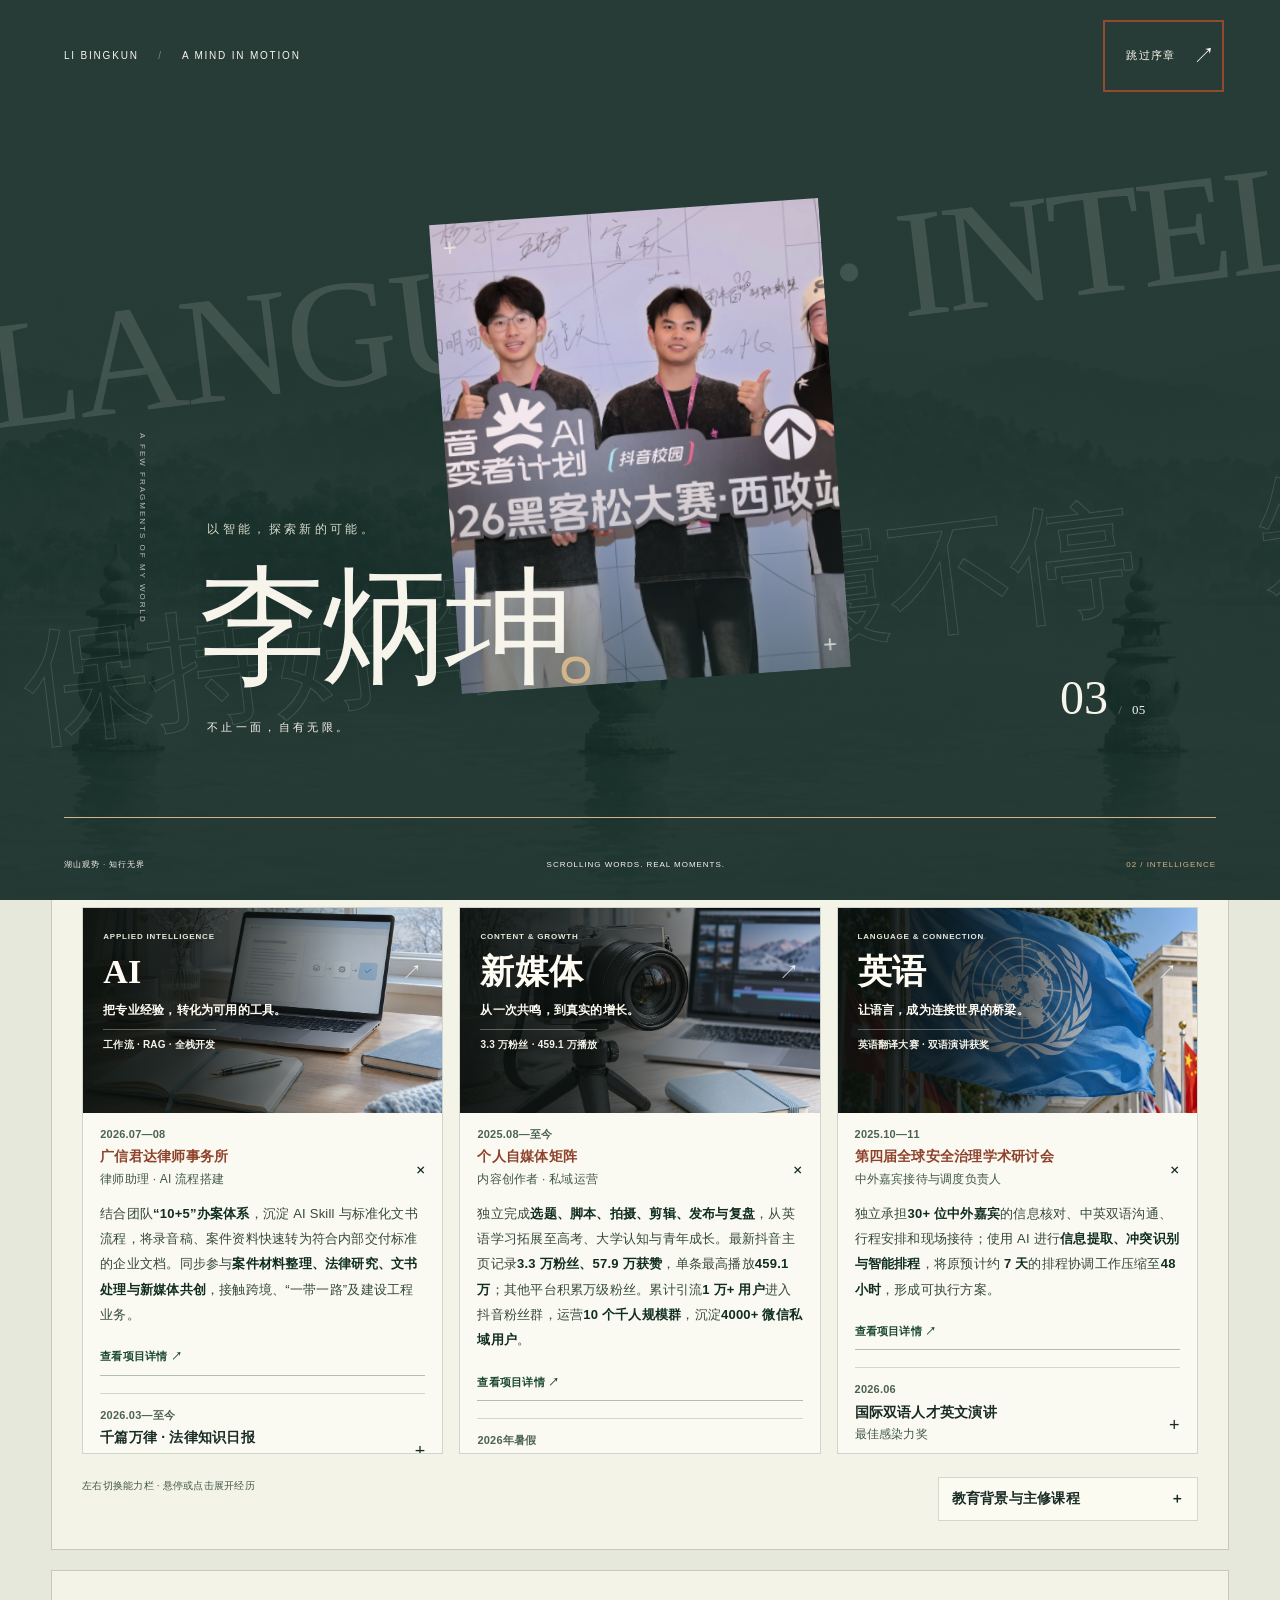
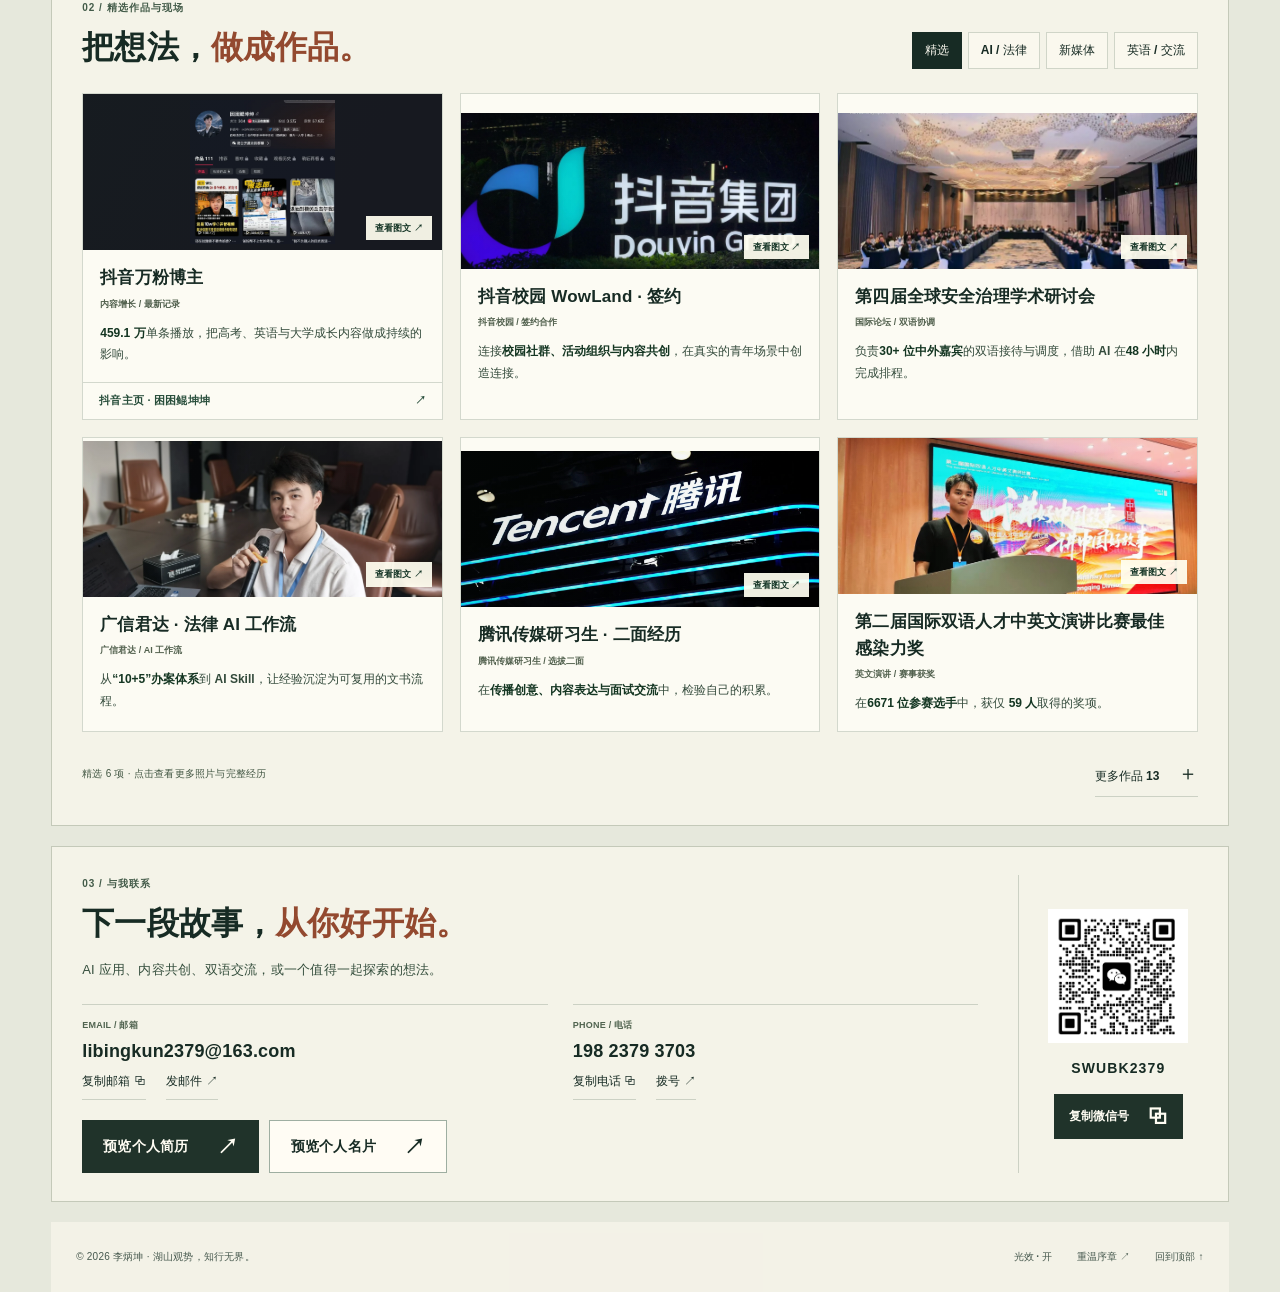
==== index.html @ 603ca11f "Publish Frost portfolio with curated work order and linked resume navigation" ====
<!DOCTYPE html><html lang="zh-CN"><head><meta charset="UTF-8"><meta name="viewport" content="width=device-width,initial-scale=1"><meta name="theme-color" content="#19221f"><meta name="description" content="李炳坤：西南政法大学海外利益安全专业，AI 应用、新媒体增长与英语国际交流。3.3万粉丝、459.1万单条播放，查看真实项目与完整履历。"><title>Frost 李炳坤 · 走自己的路</title><link rel="icon" href="assets/favicon.svg"><link rel="preload" as="image" href="assets/lake.png"><link rel="stylesheet" href="styles.css"><link rel="stylesheet" href="compact.css"><link rel="stylesheet" href="lane-covers.css"><link rel="stylesheet" href="natural-lake.css"><script src="content.js" defer></script><script src="script.js" defer></script></head><body class="compact"><div class="site-backdrop" aria-hidden="true"></div><canvas id="particle-trail" aria-hidden="true"></canvas><a class="skip-link" href="#main">跳转到正文</a><div class="intro cinematic-intro" id="intro" hidden aria-label="李炳坤的影像序章"><div class="film-lake" aria-hidden="true"></div><div class="intro-top"><span>LI BINGKUN <i>/</i> A MIND IN MOTION</span><button id="skip-intro">跳过序章 <span>↗</span></button></div><div class="film-marquees" aria-hidden="true"><div class="film-marquee"><span>LANGUAGE · INTELLIGENCE · INFLUENCE · </span><span>LANGUAGE · INTELLIGENCE · INFLUENCE · </span></div><div class="film-marquee reverse"><span>保持好奇　步履不停　知行无界　</span><span>保持好奇　步履不停　知行无界　</span></div></div><div class="film-stage"><span class="film-side">A FEW FRAGMENTS OF MY WORLD</span><div class="film-image-stack" aria-hidden="true"><img class="intro-frame is-current" src="assets/lake.png" alt=""><img class="intro-frame" src="assets/photos/bilingual-stage.webp" alt=""><img class="intro-frame" src="assets/photos/hackathon-team.webp" alt=""><img class="intro-frame" src="assets/photos/law-internship.webp" alt=""><img class="intro-frame" src="assets/portrait.jpg" alt=""><span class="film-cross film-cross-tl">+</span><span class="film-cross film-cross-br">+</span></div><div class="film-title"><span class="film-pretitle" id="film-chapter">湖山之间，保持好奇。</span><div class="film-name"><span>李</span><span>炳</span><span>坤</span><i>。</i></div><span class="film-subtitle">不止一面，自有无限。</span></div><span class="film-count"><span id="film-count">01</span><i>/</i>05</span></div><div class="film-progress" aria-hidden="true"><span></span></div><div class="intro-bottom"><span>湖山观势 · 知行无界</span><span>SCROLLING WORDS. REAL MOMENTS.</span><span id="film-category">PROLOGUE / 序章</span></div></div>
<div class="reading-progress" aria-hidden="true"></div><header class="site-header"><a class="brand" href="#home"><span class="frost-mark" aria-hidden="true">F<i>.</i><svg viewBox="0 0 44 9"><path d="M2 6Q12 0 22 5T42 3"/></svg></span><span class="brand-word">Frost<small>李炳坤 · 个人作品集</small></span></a><nav aria-label="主导航"><a href="#expertise">能力履历</a><a href="#works">精选作品</a><a href="#contact">联系我</a></nav><a data-preview="resume" class="header-download" href="assets/li-bingkun-resume.pdf" target="_blank" rel="noopener">预览简历 ↗</a></header><main id="main" class="compact-main"><section class="compact-hero page-width" id="home" aria-labelledby="hero-title"><div class="hero-panel"><span id="about" class="anchor-alias" aria-hidden="true"></span><span class="eyebrow">FROST · KEEP EXPLORING, KEEP GROWING</span><h1 id="hero-title" class="art-motto">走自己的路，<br>也能走出一条<br><span>繁花似锦的路。</span></h1><p class="identity"><strong>李炳坤</strong><span>西南政法大学 · 海外利益安全</span></p><p class="compact-bio">以<strong>法律与国家安全</strong>为专业底色，<br>连接 <strong>AI 应用、新媒体增长与英语交流</strong>。<br>把知识带进真实场景，让每一次探索都有回响。</p><div class="primary-actions"><a class="button button-dark" href="#works">浏览我的作品 <span>↗</span></a><a target="_blank" rel="noopener" data-preview="resume" class="button button-paper" href="assets/li-bingkun-resume.pdf">预览个人简历 <span>↗</span></a><a target="_blank" rel="noopener" data-preview="card" class="hero-card-download button button-paper" href="assets/business-card.png">预览个人名片 ↗</a></div><div class="quick-contact"><button data-copy="libingkun2379@163.com" data-label="邮箱">复制邮箱 ⧉</button><button data-copy="19823793703" data-label="电话">复制电话 ⧉</button><button class="replay-opening">重播序章 ↗</button></div></div><figure class="compact-portrait"><img src="assets/portrait.jpg" width="1080" height="1080" alt="李炳坤在雪山湖畔的肖像" fetchpriority="high"><figcaption><strong>保持好奇，步履不停。</strong><span>LI BINGKUN / 2026</span></figcaption></figure><div class="compact-stats"><a href="#works"><strong>3.3<em>万</em></strong><span>抖音粉丝</span></a><a href="#works"><strong>459.1<em>万</em></strong><span>单条最高播放</span></a><a href="#expertise"><strong>4000<em>+</em></strong><span>微信私域用户</span></a><a href="#expertise"><strong>100<em>万</em></strong><span>教育服务累计 GMV</span></a></div></section><section class="page-width compact-section section-shell" id="expertise" aria-labelledby="expertise-title"><div class="compact-section-head"><div><span class="section-index">01 / 能力与精选履历</span><h2 id="expertise-title">三条路径，<span>并行生长。</span></h2></div><div class="rail-controls"><button class="lane-jump active" data-lane="ai" aria-pressed="true">AI</button><button class="lane-jump" data-lane="media" aria-pressed="false">新媒体</button><button class="lane-jump" data-lane="english" aria-pressed="false">英语</button><button id="rail-prev" aria-label="向左浏览能力">←</button><button id="rail-next" aria-label="向右浏览能力">→</button></div></div><div class="resume-rail" id="resume-rail" tabindex="0" aria-label="AI、新媒体与英语履历横向轨道"><article class="resume-lane" id="lane-ai" aria-labelledby="lane-title-ai"><div class="lane-heading"><img class="lane-visual" src="assets/lane-ai-editorial.webp" alt="" aria-hidden="true" width="1100" height="1100" loading="lazy" decoding="async"><span>APPLIED INTELLIGENCE</span><h3 id="lane-title-ai">AI<i>↗</i></h3><p>把专业经验，转化为可用的工具。</p><strong>工作流 · RAG · 全栈开发</strong></div><div class="lane-entries" tabindex="0" aria-label="AI经历列表"><details class="resume-entry" open><summary><span class="entry-date">2026.07—08</span><strong>广信君达律师事务所</strong><span class="entry-role">律师助理 · AI 流程搭建</span><i>+</i></summary><div class="entry-description">结合团队<strong>“10+5”办案体系</strong>，沉淀 AI Skill 与标准化文书流程，将录音稿、案件资料快速转为符合内部交付标准的企业文档。同步参与<strong>案件材料整理、法律研究、文书处理与新媒体共创</strong>，接触跨境、“一带一路”及建设工程业务。<a class="entry-image-link" href="#work-legal" data-work="legal">查看项目详情 ↗</a></div></details><details class="resume-entry" ><summary><span class="entry-date">2026.03—至今</span><strong>千篇万律 · 法律知识日报</strong><span class="entry-role">AI 自动化 · 社群运营</span><i>+</i></summary><div class="entry-description">为广信君达“千篇万律”社群设计信息源、关键词和内容结构，完成<strong>定时检索 → 筛选 → 摘要 → 人工确认分发</strong>；使用 AI 编程与腾讯云函数，将分散资讯转化为持续更新的知识服务。<a class="entry-image-link" href="#work-qianpian" data-work="qianpian">查看项目详情 ↗</a></div></details><details class="resume-entry" ><summary><span class="entry-date">2026.02—03</span><strong>公共议题与政策研究</strong><span class="entry-role">智库研究 · 规范写作</span><i>+</i></summary><div class="entry-description">经多轮选拔参与政府部门智库写作团队，围绕社会舆情、国家安全和公共政策开展<strong>资料搜集、信息筛选、事实核验、框架设计与规范写作</strong>；结合 AI 辅助整理和概括信息。<a class="entry-image-link" href="#work-research" data-work="research">查看项目详情 ↗</a></div></details><details class="resume-entry" ><summary><span class="entry-date">2026.03—至今</span><strong>法润沃土与创新创业项目</strong><span class="entry-role">核心成员 · 网站及 AI 技术负责人</span><i>+</i></summary><div class="entry-description">参与<strong>“挑战杯”“国创赛”</strong>等创新创业项目，负责网站开发、部署与维护；整理专业资料并搭建<strong>RAG 知识库与土地权益智能体</strong>，实现资料检索、专业问答和成果展示。团队共同沉淀<strong>3 项 AI 专利成果</strong>：融合地籍数据的土地权益 AI 多模态分析方法、土地权益侵权识别 AI 专用模型构建方法、土地权益智能保障 AI 领域模型训练方法。<a class="entry-image-link" href="#work-farun" data-work="farun">查看完整项目 ↗</a></div></details><details class="resume-entry" ><summary><span class="entry-date">2026.06</span><strong>抖音 AI 创变者计划</strong><span class="entry-role">AI 创新项目参赛者</span><i>+</i></summary><div class="entry-description">围绕具体用户需求参与<strong>应用场景分析、产品方案设计、AI 工具使用、作品制作与项目展示</strong>，在快速协作中探索可落地的 AI 方案。<a class="entry-image-link" href="#work-hackathon" data-work="hackathon">查看项目详情 ↗</a></div></details><details class="resume-entry" ><summary><span class="entry-date">持续学习</span><strong>AI 工程与应用认证</strong><span class="entry-role">智能体 · Prompt · 百炼</span><i>+</i></summary><div class="entry-description">取得<strong>智能体工程师、微调工程师、Prompt 工程师</strong>认证，以及阿里云<strong>百炼智能体应用、内容生产、RAG 应用构建及优化</strong>专项认证；完成<strong>AI 时代运营新势力实训</strong>。<a class="entry-image-link" href="#work-credentials" data-work="credentials">查看项目详情 ↗</a></div></details></div></article><article class="resume-lane" id="lane-media" aria-labelledby="lane-title-media"><div class="lane-heading"><img class="lane-visual" src="assets/lane-media-editorial.webp" alt="" aria-hidden="true" width="1100" height="1100" loading="lazy" decoding="async"><span>CONTENT & GROWTH</span><h3 id="lane-title-media">新媒体<i>↗</i></h3><p>从一次共鸣，到真实的增长。</p><strong>3.3 万粉丝 · 459.1 万播放</strong></div><div class="lane-entries" tabindex="0" aria-label="新媒体经历列表"><details class="resume-entry" open><summary><span class="entry-date">2025.08—至今</span><strong>个人自媒体矩阵</strong><span class="entry-role">内容创作者 · 私域运营</span><i>+</i></summary><div class="entry-description">独立完成<strong>选题、脚本、拍摄、剪辑、发布与复盘</strong>，从英语学习拓展至高考、大学认知与青年成长。最新抖音主页记录<strong>3.3 万粉丝、57.9 万获赞</strong>，单条最高播放<strong>459.1 万</strong>；其他平台积累万级粉丝。累计引流<strong>1 万+ 用户</strong>进入抖音粉丝群，运营<strong>10 个千人规模群</strong>，沉淀<strong>4000+ 微信私域用户</strong>。<a class="entry-image-link" href="#work-creator" data-work="creator">查看项目详情 ↗</a></div></details><details class="resume-entry" ><summary><span class="entry-date">2026年暑假</span><strong>26炳坤 · 西政新生成长营</strong><span class="entry-role">发起人 · 知识产品与社群</span><i>+</i></summary><div class="entry-description">从 0 到 1 组织西政本地知识库与新生成长社群，累计整理<strong>上百万字</strong>资料，完成分类检索、网站、阅读路径、登录权限及免费与进阶双层机制。建立<strong>100+ 人</strong>本地成长社群、<strong>500+ 人</strong>抖音新生群，连接内容触达、知识交付与持续成长服务。<a class="entry-image-link" href="#work-knowledge" data-work="knowledge">查看项目详情 ↗</a></div></details><details class="resume-entry" ><summary><span class="entry-date">2026.05—至今</span><strong>杭州浪尖菁英教育</strong><span class="entry-role">签约博主 · 高考与新生服务</span><i>+</i></summary><div class="entry-description">围绕高考志愿、院校专业、大学认知及新生适应创作内容，将服务延伸至<strong>志愿咨询、新生陪跑和长期用户运营</strong>。<strong>200 名用户转化、5000 元客单价、累计 GMV 100 万元</strong>。<a class="entry-image-link" href="#work-creator" data-work="creator">查看项目详情 ↗</a></div></details><details class="resume-entry" ><summary><span class="entry-date">2026.02—至今</span><strong>新东方 · 校园市场</strong><span class="entry-role">校园内容运营支持</span><i>+</i></summary><div class="entry-description">可以协助完成<strong>校区小红书账号定位、选题策划、内容制作与校园活动推广</strong>，对雅思、托福及留学用户需求进行分类和跟进，将内容传播与用户服务连接起来。<a class="entry-image-link" href="#work-neworiental" data-work="neworiental">查看项目详情 ↗</a></div></details><details class="resume-entry" ><summary><span class="entry-date">2026年</span><strong>腾讯传媒研习生</strong><span class="entry-role">选拔二面 · 内容传播</span><i>+</i></summary><div class="entry-description">参与<strong>腾讯传媒研习生「鹅创营」项目选拔，进入二面</strong>，积累内容表达、传播创意及面试交流经验。<a class="entry-image-link" href="#work-tencent" data-work="tencent">查看项目详情 ↗</a></div></details><details class="resume-entry" ><summary><span class="entry-date">2026.02—07</span><strong>广东闻望律师事务所</strong><span class="entry-role">法律内容与 AI 流程支持</span><i>+</i></summary><div class="entry-description">参与<strong>法律内容策划、拍摄剪辑与线上运营协作</strong>，积累<strong>10 万+播放</strong>内容实践；结合资料整理与 AI 流程，支持专业内容制作及用户沟通。<a class="entry-image-link" href="#work-wenwang" data-work="wenwang">查看内容数据与现场记录 ↗</a></div></details><details class="resume-entry" ><summary><span class="entry-date">校园实践</span><strong>抖音校园 WowLand</strong><span class="entry-role">签约合作 · 校园社群</span><i>+</i></summary><div class="entry-description">参与<strong>抖音校园 WowLand 签约合作</strong>，围绕校园场景开展<strong>社群运营、活动组织与内容共创</strong>，连接真实的青年需求与校园交流。<a class="entry-image-link" href="#work-wowland" data-work="wowland">查看项目详情 ↗</a></div></details><details class="resume-entry" ><summary><span class="entry-date">2026.02—至今</span><strong>至善者联盟</strong><span class="entry-role">青年社区共建者</span><i>+</i></summary><div class="entry-description">围绕竞赛、升学就业、AI 实践与大学成长开展分享，参与答疑、资源链接与项目伙伴协同，参与<strong>300+ 人青年社群</strong>的内容运营与氛围共建，部分分享获评精华帖；相关经验分享累计<strong>触达近千名大学生</strong>。<a class="entry-image-link" href="#work-altruism" data-work="altruism">查看项目详情 ↗</a></div></details><details class="resume-entry" ><summary><span class="entry-date">2026.02</span><strong>国家安全教育宣传</strong><span class="entry-role">宣传片角色出演 · 公共传播</span><i>+</i></summary><div class="entry-description">参与国家安全教育宣传片拍摄，完成<strong>角色理解、台词表达、镜头演绎与团队协作</strong>；参与作品覆盖约<strong>30 万师生</strong>。<a class="entry-image-link" href="#work-security-film" data-work="security-film">查看宣传片出镜记录 ↗</a></div></details></div></article><article class="resume-lane" id="lane-english" aria-labelledby="lane-title-english"><div class="lane-heading"><img class="lane-visual" src="assets/lane-english-international.webp" alt="" aria-hidden="true" width="1100" height="1100" loading="lazy" decoding="async"><span>LANGUAGE & CONNECTION</span><h3 id="lane-title-english">英语<i>↗</i></h3><p>让语言，成为连接世界的桥梁。</p><strong>英语翻译大赛 · 双语演讲获奖</strong></div><div class="lane-entries" tabindex="0" aria-label="英语经历列表"><details class="resume-entry" open><summary><span class="entry-date">2025.10—11</span><strong>第四届全球安全治理学术研讨会</strong><span class="entry-role">中外嘉宾接待与调度负责人</span><i>+</i></summary><div class="entry-description">独立承担<strong>30+ 位中外嘉宾</strong>的信息核对、中英双语沟通、行程安排和现场接待；使用 AI 进行<strong>信息提取、冲突识别与智能排程</strong>，将原预计约 <strong>7 天</strong>的排程协调工作压缩至<strong>48 小时</strong>，形成可执行方案。<a class="entry-image-link" href="#work-forum" data-work="forum">查看项目详情 ↗</a></div></details><details class="resume-entry" ><summary><span class="entry-date">2026.06</span><strong>国际双语人才英文演讲</strong><span class="entry-role">最佳感染力奖</span><i>+</i></summary><div class="entry-description">独立完成英文演讲稿设计、语言打磨、语音训练与舞台表达，在<strong>6671 名选手</strong>中获仅 <strong>59 人</strong>取得的<strong>“最佳感染力奖”</strong>，训练英文公众演讲与跨文化传播。<a class="entry-image-link" href="#work-speech" data-work="speech">查看项目详情 ↗</a></div></details><details class="resume-entry" ><summary><span class="entry-date">2025年</span><strong>全国大学生英语翻译大赛</strong><span class="entry-role">国家三等奖</span><i>+</i></summary><div class="entry-description">完成英文材料理解、术语处理、语义转换与译文校对，获得<strong>国家三等奖</strong>；大一阶段通过<strong>大学英语四、六级</strong>，将语言学习用于翻译、主持与国际交流。<a class="entry-image-link" href="#work-translation" data-work="translation">查看项目详情 ↗</a></div></details><details class="resume-entry" ><summary><span class="entry-date">2026.05</span><strong>中俄青年友好交流</strong><span class="entry-role">中英双语主持</span><i>+</i></summary><div class="entry-description">仅用<strong>两天</strong>完成双语主持准备，负责青年交流活动的<strong>流程衔接、中英切换、现场协同与临场调整</strong>；持续参与跨文化交流及英语主持实践。<a class="entry-image-link" href="#work-hosting" data-work="hosting">查看双语主持现场 ↗</a></div></details><details class="resume-entry" ><summary><span class="entry-date">2026.09</span><strong>青年领导力项目</strong><span class="entry-role">青年交流 · 领导力学习</span><i>+</i></summary><div class="entry-description">参与<strong>青年领导力项目</strong>相关学习与交流，持续探索青年成长、跨文化沟通与社区共创；<a class="entry-image-link" href="#work-leadership" data-work="leadership">查看项目详情 ↗</a></div></details></div></article></div><div class="resume-footnote"><span>左右切换能力栏 · 悬停或点击展开经历</span><details class="education-detail"><summary><span>教育背景与主修课程</span><span class="education-toggle" aria-hidden="true"></span></summary><p><strong>西南政法大学 · 海外利益安全</strong><br>国际法、涉外法律实务、国家安全学、第二外语、国际商事仲裁法、海外利益安全风险评估与监测预警。</p></details></div></section><section class="page-width compact-section section-shell" id="works" aria-labelledby="works-title"><div class="compact-section-head"><div><span class="section-index">02 / 精选作品与现场</span><h2 id="works-title">把想法，<span>做成作品。</span></h2></div><div class="work-filters" aria-label="筛选作品"><button data-filter="all" class="active" aria-pressed="true">精选</button><button data-filter="ai" aria-pressed="false">AI / 法律</button><button data-filter="media" aria-pressed="false">新媒体</button><button data-filter="english" aria-pressed="false">英语 / 交流</button></div></div><span id="moments" class="anchor-alias" aria-hidden="true"></span><span id="practice" class="anchor-alias" aria-hidden="true"></span><div class="compact-work-grid"><article class="portfolio-card has-card-link" data-category="media" id="work-creator" data-order="0"><button class="portfolio-open" data-project="creator" aria-label="查看抖音万粉博主详情"><span class="portfolio-cover contain"><img src="assets/photos/creator-latest.webp" alt="抖音万粉博主" loading="lazy"><span class="cover-open">查看图文 ↗</span></span><span class="portfolio-copy"><strong>抖音万粉博主</strong><span class="portfolio-tag">内容增长 / 最新记录</span><span class="portfolio-summary"><strong>459.1 万</strong>单条播放，把高考、英语与大学成长内容做成持续的影响。</span></span></button><a class="card-external-link" href="https://www.douyin.com/user/MS4wLjABAAAA9_BrvI7P0rSsESkHjRzPnPtVAPOXw4ht7WaaNR8EHko" target="_blank" rel="noopener noreferrer">抖音主页 · 困困鲲坤坤 <span aria-hidden="true">↗</span></a></article>
<article class="portfolio-card" data-category="media" id="work-wowland" data-order="1"><button class="portfolio-open" data-project="wowland" aria-label="查看抖音校园 WowLand · 签约详情"><span class="portfolio-cover "><img src="assets/photos/douyin-group.webp" alt="抖音校园 WowLand · 签约" loading="lazy"><span class="cover-open">查看图文 ↗</span></span><span class="portfolio-copy"><strong>抖音校园 WowLand · 签约</strong><span class="portfolio-tag">抖音校园 / 签约合作</span><span class="portfolio-summary">连接<strong>校园社群、活动组织与内容共创</strong>，在真实的青年场景中创造连接。</span></span></button></article>
<article class="portfolio-card" data-category="english" id="work-forum" data-order="2"><button class="portfolio-open" data-project="forum" aria-label="查看第四届全球安全治理学术研讨会详情"><span class="portfolio-cover"><img src="assets/photos/forum-fourth-group.webp" alt="第四届全球安全治理学术研讨会相关画面" loading="lazy"><span class="cover-open">查看图文 ↗</span></span><span class="portfolio-copy"><strong>第四届全球安全治理学术研讨会</strong><span class="portfolio-tag">国际论坛 / 双语协调</span><span class="portfolio-summary">负责<strong>30+ 位中外嘉宾</strong>的双语接待与调度，借助 AI 在<strong>48 小时</strong>内完成排程。</span></span></button></article>
<article class="portfolio-card" data-category="ai" id="work-legal" data-order="3"><button class="portfolio-open" data-project="legal" aria-label="查看广信君达 · 法律 AI 工作流详情"><span class="portfolio-cover"><img src="assets/photos/law-internship.webp" alt="广信君达 · 法律 AI 工作流相关画面" loading="lazy"><span class="cover-open">查看图文 ↗</span></span><span class="portfolio-copy"><strong>广信君达 · 法律 AI 工作流</strong><span class="portfolio-tag">广信君达 / AI 工作流</span><span class="portfolio-summary">从<strong>“10+5”办案体系</strong>到 AI Skill，让经验沉淀为可复用的文书流程。</span></span></button></article>
<article class="portfolio-card" data-category="media" id="work-tencent" data-order="4"><button class="portfolio-open" data-project="tencent" aria-label="查看腾讯传媒研习生 · 二面经历详情"><span class="portfolio-cover "><img src="assets/photos/tencent-selected-sign.webp" alt="腾讯传媒研习生 · 二面经历" loading="lazy"><span class="cover-open">查看图文 ↗</span></span><span class="portfolio-copy"><strong>腾讯传媒研习生 · 二面经历</strong><span class="portfolio-tag">腾讯传媒研习生 / 选拔二面</span><span class="portfolio-summary">在<strong>传播创意、内容表达与面试交流</strong>中，检验自己的积累。</span></span></button></article>
<article class="portfolio-card" data-category="english" id="work-speech" data-order="5"><button class="portfolio-open" data-project="speech" aria-label="查看第二届国际双语人才中英文演讲比赛最佳感染力奖详情"><span class="portfolio-cover speech-frame"><img src="assets/photos/bilingual-stage.webp" alt="第二届国际双语人才中英文演讲比赛最佳感染力奖相关画面" loading="lazy"><span class="cover-open">查看图文 ↗</span></span><span class="portfolio-copy"><strong>第二届国际双语人才中英文演讲比赛最佳感染力奖</strong><span class="portfolio-tag">英文演讲 / 赛事获奖</span><span class="portfolio-summary">在<strong>6671 位参赛选手</strong>中，获仅 <strong>59 人</strong>取得的奖项。</span></span></button></article>
<article class="portfolio-card" data-category="ai" id="work-hackathon" data-order="6" hidden><button class="portfolio-open" data-project="hackathon" aria-label="查看西南政法大学黑客松大赛详情"><span class="portfolio-cover hackathon-frame"><img src="assets/photos/hackathon-team.webp" alt="西南政法大学黑客松大赛相关画面" loading="lazy"><span class="cover-open">查看图文 ↗</span></span><span class="portfolio-copy"><strong>西南政法大学黑客松大赛</strong><span class="portfolio-tag">抖音 AI 创变者计划 · 西政站</span><span class="portfolio-summary">与团队完成<strong>需求分析、产品方案与现场展示</strong>。</span></span></button></article>
<article class="portfolio-card" data-category="ai" id="work-farun" data-order="7" hidden><a class="portfolio-open" href="project-farun.html" target="_blank" rel="noopener noreferrer" aria-label="查看法润沃土完整项目"><span class="portfolio-cover "><img src="assets/evidence/farun-01.png" alt="法润沃土 · 云小律" loading="lazy"><span class="cover-open">浏览项目 ↗</span></span><span class="portfolio-copy"><strong>法润沃土 · 云小律</strong><span class="portfolio-tag">专业智能体 / 产品开发</span><span class="portfolio-summary">围绕土地权益，连接<strong>专业知识库、智能体与完整产品流程</strong>。</span></span></a></article>
<article class="portfolio-card" data-category="ai" id="work-qianpian" data-order="8" hidden><button class="portfolio-open" data-project="qianpian" aria-label="查看千篇万律 · 社群法律知识日报详情"><span class="portfolio-cover "><img src="assets/photos/qianpian-live-interface.webp" alt="千篇万律 · 社群法律知识日报" loading="lazy"><span class="cover-open">查看图文 ↗</span></span><span class="portfolio-copy"><strong>千篇万律 · 社群法律知识日报</strong><span class="portfolio-tag">法律资讯 / 自动化信息服务</span><span class="portfolio-summary">将<strong>定时检索、去重与摘要</strong>串成工作流，为法律社群持续提供知识内容。</span></span></button></article>
<article class="portfolio-card" data-category="ai" id="work-research" data-order="9" hidden><button class="portfolio-open" data-project="research" aria-label="查看国家安全观察 · 法律与知识日报详情"><span class="portfolio-cover "><img src="assets/photos/security-observation-site.webp" alt="国家安全观察 · 法律与知识日报" loading="lazy"><span class="cover-open">查看图文 ↗</span></span><span class="portfolio-copy"><strong>国家安全观察 · 法律与知识日报</strong><span class="portfolio-tag">国家安全 / 信息产品</span><span class="portfolio-summary">从<strong>公开信源到精选日报</strong>，让国家安全与法律知识形成可追溯的信息脉络。</span></span></button></article>
<article class="portfolio-card" data-category="english" id="work-translation" data-order="10" hidden><button class="portfolio-open" data-project="translation" aria-label="查看全国大学生英语翻译大赛 · 国家级三等奖详情"><span class="portfolio-cover award-frame"><img src="assets/photos/translation-award.webp" alt="全国大学生英语翻译大赛 · 国家级三等奖相关画面" loading="lazy"><span class="cover-award">国家级三等奖</span><span class="cover-open">查看图文 ↗</span></span><span class="portfolio-copy"><strong>全国大学生英语翻译大赛 · 国家级三等奖</strong><span class="portfolio-tag">英语笔译 / 大学英语组</span><span class="portfolio-summary">2025 年大学英语组获奖，涵盖<strong>术语处理、语义转换与译文校对</strong>。</span></span></button></article>
<article class="portfolio-card" data-category="english" id="work-hosting" data-order="11" hidden><button class="portfolio-open" data-project="hosting" aria-label="查看双语主持详情"><span class="portfolio-cover"><img src="assets/photos/hosting-stage.webp" alt="中俄青年交流双语主持现场" loading="lazy"><span class="cover-open">查看图文 ↗</span></span><span class="portfolio-copy"><strong>中俄青年交流 · 双语主持</strong><span class="portfolio-tag">中俄青年交流 / 双语主持</span><span class="portfolio-summary">用<strong>中英双语主持与现场互动</strong>，让语言成为连接世界的桥梁。</span></span></button></article>
<article class="portfolio-card" data-category="media" id="work-knowledge" data-order="12" hidden><button class="portfolio-open" data-project="knowledge" aria-label="查看西政新生成长营 · 100+ 人连接详情"><span class="portfolio-cover document"><img src="assets/photos/growth-camp-105.webp" alt="西政新生成长营 · 100+ 人连接" loading="lazy"><span class="cover-open">查看图文 ↗</span></span><span class="portfolio-copy"><strong>西政新生成长营 · 100+ 人连接</strong><span class="portfolio-tag">内容产品 / 校园服务</span><span class="portfolio-summary">从<strong>百万字知识库</strong>到 100+ 人成长社群，把经验整理成共同成长的路径。</span></span></button></article>
<article class="portfolio-card" data-category="ai" id="work-credentials" data-order="13" hidden><button class="portfolio-open" data-project="credentials" aria-label="查看AI 工程与应用认证详情"><span class="portfolio-cover document"><img src="assets/photos/ai-agent-certificate.webp" alt="AI 工程与应用认证" loading="lazy"><span class="cover-open">查看图文 ↗</span></span><span class="portfolio-copy"><strong>AI 工程与应用认证</strong><span class="portfolio-tag">AI 认证 / 持续学习</span><span class="portfolio-summary"><strong>智能体、微调、Prompt、RAG</strong>与内容生产，把学习带进具体实践。</span></span></button></article>
<article class="portfolio-card" data-category="english" id="work-leadership" data-order="14" hidden><button class="portfolio-open" data-project="leadership" aria-label="查看青年领导力项目详情"><span class="portfolio-cover document"><img src="assets/photos/youth-certificate.webp" alt="青年领导力项目" loading="lazy"><span class="cover-open">查看图文 ↗</span></span><span class="portfolio-copy"><strong>青年领导力项目</strong><span class="portfolio-tag">青年领导力 / 学习与交流</span><span class="portfolio-summary">从<strong>青年交流与领导力学习</strong>中，继续拓展对自己和世界的理解。</span></span></button></article>
<article class="portfolio-card" data-category="media" id="work-altruism" data-order="15" hidden><button class="portfolio-open" data-project="altruism" aria-label="查看做一个利他的人详情"><span class="portfolio-cover document"><img src="assets/photos/altruism-poster.webp" alt="做一个利他的人" loading="lazy"><span class="cover-open">查看图文 ↗</span></span><span class="portfolio-copy"><strong>做一个利他的人</strong><span class="portfolio-tag">至善者联盟 / 内容分享</span><span class="portfolio-summary">以<strong>主讲分享、内容共创与青年连接</strong>，把个人经验变成可以给予他人的价值。</span></span></button></article>
<article class="portfolio-card" data-category="media" id="work-neworiental" data-order="16" hidden><button class="portfolio-open" data-project="neworiental" aria-label="查看新东方 · 校园内容运营详情"><span class="portfolio-cover"><img src="assets/photos/neworiental-office.webp" alt="新东方 · 校园内容运营相关画面" loading="lazy"><span class="cover-open">查看图文 ↗</span></span><span class="portfolio-copy"><strong>新东方 · 校园内容运营</strong><span class="portfolio-tag">新东方 / 校园内容运营</span><span class="portfolio-summary">结合<strong>校园实习、内容策划与需求沟通</strong>，支持教育场景中的内容运营。</span></span></button></article>
<article class="portfolio-card" data-category="media" id="work-wenwang" data-order="17" hidden><button class="portfolio-open" data-project="wenwang" aria-label="查看闻望律所 · 10 万+内容实践详情"><span class="portfolio-cover document"><img src="assets/photos/wenwang-event.webp" alt="闻望律所 · 10 万+内容实践相关画面" loading="lazy"><span class="cover-open">查看图文 ↗</span></span><span class="portfolio-copy"><strong>闻望律所 · 10 万+内容实践</strong><span class="portfolio-tag">闻望律所 / 法律新媒体</span><span class="portfolio-summary">把<strong>法律主题、视频制作与运营复盘</strong>连接起来，让专业内容被更多人看见。</span></span></button></article>
<article class="portfolio-card" data-category="media" id="work-security-film" data-order="18" hidden><button class="portfolio-open" data-project="security-film" aria-label="查看国家安全宣传片 · 角色出演详情"><span class="portfolio-cover "><img src="assets/photos/security-film-role.webp" alt="国家安全宣传片 · 角色出演" loading="lazy"><span class="cover-open">查看图文 ↗</span></span><span class="portfolio-copy"><strong>国家安全宣传片 · 角色出演</strong><span class="portfolio-tag">国家安全教育 / 公共传播</span><span class="portfolio-summary">参与<strong>国家安全教育内容拍摄</strong>，以镜头表达连接专业学习与公共传播。</span></span></button></article></div><div class="works-bottom"><span id="work-status" role="status">精选 6 项 · 点击作品查看更多照片与完整经历</span><button id="more-works">更多作品 <span>＋</span></button></div></section><section class="page-width compact-section section-shell compact-contact" id="contact" aria-labelledby="contact-title"><div class="contact-main"><span class="section-index">03 / 与我联系</span><h2 id="contact-title">下一段故事，<span>从你好开始。</span></h2><p>AI 应用、内容共创、双语交流，或一个值得一起探索的想法。</p><div class="contact-copy-grid"><div><span>EMAIL / 邮箱</span><strong>libingkun2379@163.com</strong><button data-copy="libingkun2379@163.com" data-label="邮箱">复制邮箱 ⧉</button><a href="mailto:libingkun2379@163.com">发邮件 ↗</a></div><div><span>PHONE / 电话</span><strong>198 2379 3703</strong><button data-copy="19823793703" data-label="电话">复制电话 ⧉</button><a href="tel:+8619823793703">拨号 ↗</a></div></div><div class="document-actions"><a class="button button-dark" href="assets/li-bingkun-resume.pdf" data-preview="resume" target="_blank" rel="noopener">预览个人简历 <span>↗</span></a><a class="button button-paper" href="assets/business-card.png" data-preview="card" target="_blank" rel="noopener">预览个人名片 <span>↗</span></a></div></div><aside class="compact-wechat"><img src="assets/wechat-qr.png" alt="微信二维码：SWUBK2379" width="578" height="552" loading="lazy"><strong>SWUBK2379</strong><button class="button button-dark" data-copy="SWUBK2379" data-label="微信号">复制微信号 <span>⧉</span></button></aside></section></main><footer class="site-footer page-width"><span>© <span id="year">2026</span> 李炳坤 · 湖山观势，知行无界。</span><button id="trail-toggle" aria-pressed="true">光效 · 开</button><button id="replay-intro">重温序章 ↗</button><a href="#home">回到顶部 ↑</a></footer><dialog class="project-sheet" id="project-dialog" aria-labelledby="dialog-title"><button class="dialog-close" aria-label="关闭作品">×</button><span class="eyebrow" id="dialog-category"></span><h2 id="dialog-title"></h2><div id="dialog-content"></div><div class="project-gallery" id="project-gallery"></div><div class="project-links" id="project-links"></div><a class="button button-dark" href="#contact" id="dialog-contact">就这个方向聊聊 <span>↗</span></a></dialog><dialog class="zoom-dialog" id="photo-dialog" aria-labelledby="photo-title"><div class="viewer-toolbar"><span id="photo-title"></span><div class="viewer-toolbar-actions"><a id="photo-download" hidden>下载原件 ↓</a><button class="photo-close" aria-label="关闭图片">×</button></div></div><div class="zoom-stage" id="zoom-stage"><img id="photo-full" alt="" draggable="false"></div><div class="viewer-controls"><span id="photo-navigation"><button id="photo-prev" aria-label="上一张">←</button><span id="photo-position"></span><button id="photo-next" aria-label="下一张">→</button><span class="viewer-divider"></span></span><button id="zoom-out" aria-label="缩小图片">−</button><output id="zoom-value">100%</output><button id="zoom-in" aria-label="放大图片">＋</button><button id="zoom-reset">重置</button></div><p class="viewer-hint">点击 ＋ / − 缩放 · 放大后可拖动 · 双击切换大小<span class="photo-paging-hint"> · ← → 翻阅</span></p></dialog><div class="toast" id="toast" role="status" aria-live="polite"></div></body></html>
---- styles.css ----
@charset "UTF-8";
:root{--paper:#f4f1e9;--ink:#203d35;--muted:#6c746a;--line:#203d3529;--accent:#aa694a;--serif:"Noto Serif SC","Source Han Serif SC","Songti SC","SimSun",serif;--sans:"Segoe UI","Microsoft YaHei",sans-serif;--ease:cubic-bezier(.22,1,.36,1)}
*{box-sizing:border-box}html{scroll-behavior:smooth;scroll-padding-top:110px}body{margin:0;background:var(--paper);color:var(--ink);font-family:var(--sans);font-size:14px;line-height:1.8;-webkit-font-smoothing:antialiased}body::after{content:"";position:fixed;inset:0;opacity:.025;pointer-events:none;z-index:90;background-image:url("data:image/svg+xml,%3Csvg viewBox='0 0 180 180' xmlns='http://www.w3.org/2000/svg'%3E%3Cfilter id='n'%3E%3CfeTurbulence type='fractalNoise' baseFrequency='.78' numOctaves='3' stitchTiles='stitch'/%3E%3C/filter%3E%3Cpath fill='%23000' filter='url(%23n)' d='M0 0h180v180H0z'/%3E%3C/svg%3E")}::selection{background:#c9d4b7;color:var(--ink)}a{color:inherit;text-decoration:none}button{color:inherit;font:inherit;cursor:pointer;border:0;background:none}a,button,summary{-webkit-tap-highlight-color:transparent}button,a,summary{touch-action:manipulation}:focus-visible{outline:2px solid var(--accent);outline-offset:6px}img{display:block;max-width:100%}h1,h2,h3,p{margin:0}h1,h2,h3{font-weight:400}h2{font-family:var(--serif);font-size:clamp(32px,3.5vw,52px);line-height:1.55;letter-spacing:-.04em}h3{font-family:var(--serif);font-size:23px;line-height:1.5}i,em{font-weight:400}button span,a span{transition:transform .35s var(--ease)}.wrap{width:min(1280px,88%);margin-inline:auto}.section-pad{padding-block:112px}.eyebrow,.mini-label{font-size:11px;letter-spacing:.14em}.mini-label{color:var(--muted)}.serif-italic{color:var(--accent)}.skip-link{position:fixed;top:-70px;left:20px;background:var(--ink);color:var(--paper);padding:12px 20px;z-index:300}.skip-link:focus{top:15px}.reading-progress{position:fixed;left:0;top:0;height:3px;width:100%;background:var(--accent);transform:scaleX(0);transform-origin:left;z-index:150}
.site-header{height:108px;width:88%;max-width:1280px;margin:auto;border-bottom:1px solid var(--line);display:flex;align-items:center;justify-content:space-between;gap:20px}.brand{display:flex;align-items:center;gap:13px;font-family:var(--serif);font-size:22px;letter-spacing:.1em}.brand small{display:block;font:9px var(--sans);letter-spacing:.18em;margin-top:2px}.brand-seal{display:grid;place-items:center;border:1px solid var(--ink);width:38px;height:42px;font-size:27px;line-height:1}.site-header nav{display:flex;gap:42px}.site-header nav a{font-size:12px;position:relative;padding:12px 0}.site-header nav a::after{content:"";height:1px;background:var(--ink);position:absolute;bottom:6px;left:0;width:100%;transform:scaleX(0);transform-origin:left;transition:transform .3s}.site-header nav a:hover::after,.site-header nav a.active::after{transform:scaleX(1)}.site-header nav a span{font-size:8px;vertical-align:super;margin-left:7px;color:var(--muted)}.nav-contact{font-size:12px;display:flex;align-items:center;gap:9px}.nav-contact>span:last-child{font-size:22px;margin-left:16px}.status-dot{display:inline-block;width:6px;height:6px;border-radius:100%;background:#83966a;box-shadow:0 0 0 4px #83966a14}
.hero{position:relative;padding-top:60px;padding-bottom:80px;display:grid;grid-template-columns:1.3fr 1fr;gap:5.5%;align-items:center}.hero .eyebrow{display:flex;align-items:center;gap:12px;font-size:10px;letter-spacing:.1em;margin-bottom:26px}.tiny-star{font-size:24px;color:var(--accent)}h1{font-family:var(--serif);font-size:clamp(54px,6.4vw,94px);line-height:1.35;letter-spacing:-.07em;margin-left:-5px}.hero-line{display:block;overflow:hidden;padding-bottom:.07em}.hero-line>span{display:block}.outline-word{color:transparent;-webkit-text-stroke:1px var(--ink)}h1 i{color:var(--accent);font-style:normal;margin-left:-.2em}.hero-description{display:flex;gap:20px;margin-top:24px;align-items:stretch}.vertical-rule{width:1px;background:var(--accent);margin-block:5px}.hero-description p{font-family:var(--serif);font-size:17px;line-height:1.9}.hero-description p>span{display:inline-block;font-family:var(--sans);font-size:12px;color:var(--muted);margin-top:10px}.hero-actions{display:flex;align-items:center;gap:30px;margin-top:31px}.button{padding:15px 25px;display:inline-flex;justify-content:space-between;align-items:center;gap:36px;font-size:12px;min-height:50px;transition:background .3s,transform .3s}.button-dark{color:var(--paper);background:var(--ink)}.button-dark:hover{background:#35564a}.button:hover>span,.text-link:hover>span{transform:translate(3px,-3px)}.button>span{font-size:21px;line-height:1}.text-link{font-size:12px;border-bottom:1px solid var(--line);padding-bottom:7px;display:inline-flex;gap:24px;align-items:center}.hero-foot{font-size:10px;margin-top:43px;display:flex;flex-wrap:wrap;gap:14px 22px;color:var(--muted)}.coordinate{font-size:9px;letter-spacing:.04em}.portrait-composition{position:relative;align-self:center}.portrait-topline,.portrait-bottom{font-size:9px;display:flex;justify-content:space-between;letter-spacing:.08em;color:var(--muted)}.portrait-topline{margin-bottom:13px}.portrait-bottom{margin-top:14px}.portrait-frame{aspect-ratio:4/4.85;position:relative;overflow:hidden;background:#31454e}.portrait-frame>img{width:100%;height:100%;object-fit:cover;object-position:53% 50%;transition:transform 1.5s var(--ease);filter:saturate(.66)}.portrait-frame:hover>img{transform:scale(1.045)}.portrait-shade{position:absolute;inset:0;background:linear-gradient(180deg,transparent 60%,#11292390)}.portrait-caption{position:absolute;bottom:27px;left:27px;right:27px;display:flex;justify-content:space-between;align-items:end;color:#fff}.portrait-caption>span:first-child{font:20px/1.6 var(--serif);letter-spacing:.15em}.portrait-caption>span:last-child{font-size:10px;letter-spacing:.2em;line-height:1.4}.portrait-corner{position:absolute;top:15px;left:20px;color:#ffffffa0;font-size:25px;font-weight:200}.orbit-stamp{position:absolute;width:113px;height:113px;left:-56px;bottom:65px;background:var(--paper);border-radius:50%;box-shadow:0 0 0 7px #f4f1e925}.orbit-stamp svg{width:100%;height:100%;animation:orbit 35s linear infinite}.orbit-stamp text{fill:var(--ink);font:10.8px var(--sans);letter-spacing:1.4px}.orbit-stamp>span{position:absolute;inset:0;display:grid;place-items:center;font:46px Georgia,serif}.scroll-note{grid-column:1/-1;display:flex;align-items:center;gap:20px;font-size:10px;letter-spacing:.1em;margin-top:20px}.scroll-note span:last-child{color:var(--muted);font-size:8px;letter-spacing:.2em}.scroll-arrow{border:1px solid var(--line);width:29px;height:39px;display:grid;place-items:center;animation:bob 2s ease-in-out infinite}.ticker{overflow:hidden;background:var(--ink);color:var(--paper);padding:25px 0}.ticker-track{display:flex;width:max-content;align-items:center;animation:ticker 45s linear infinite}.ticker:hover .ticker-track{animation-play-state:paused}.ticker span{font:23px Georgia,serif;letter-spacing:.04em;white-space:nowrap}.ticker i{font-style:normal;color:#c9c2a5;font-size:29px;margin:0 48px}
.section-kicker{display:flex;justify-content:space-between;align-items:center;border-top:1px solid var(--line);padding-top:19px;margin-bottom:54px;font-size:10px;letter-spacing:.12em}.section-kicker>span:last-child{font-size:9px;color:var(--muted)}.about-grid{display:grid;grid-template-columns:1fr 1fr;gap:12%}.about h2{margin-top:20px}.signature{font:italic 37px "Palatino Linotype",Georgia,serif;color:var(--accent);margin-top:30px;transform:rotate(-6deg);display:inline-block}.signature span{font:10px var(--sans);display:inline-block;transform:rotate(6deg);margin-left:22px;color:var(--muted)}.about-body p{font-size:13px;line-height:2.1;color:var(--muted);margin-bottom:18px}.about-body .lead{font-family:var(--serif);font-size:22px;color:var(--ink);line-height:1.8;margin-bottom:22px}.tags{display:flex;gap:8px;flex-wrap:wrap;margin-top:24px}.tags>span{font-size:10px;border:1px solid var(--line);padding:4px 11px}.metrics{display:grid;grid-template-columns:repeat(4,1fr);margin-top:65px;padding-block:36px;border-top:1px solid var(--line);border-bottom:1px solid var(--line)}.metrics>div{padding-left:30px;border-left:1px solid var(--line)}.metrics>div:first-child{padding-left:0;border:0}.metrics strong{font:58px/1.2 Georgia,serif;display:block;letter-spacing:-.04em}.metrics em{font:17px var(--serif);margin-left:7px;letter-spacing:0}.metrics>div>span{display:block;margin-top:12px;font-size:11px;color:var(--muted)}.expertise{background:#e9eade}.section-heading{display:flex;align-items:center;justify-content:space-between;gap:40px;margin-bottom:45px}.section-heading>p{font-size:12px;color:var(--muted);line-height:2}.capability{border-top:1px solid var(--line)}.capability:last-child{border-bottom:1px solid var(--line)}.capability summary{list-style:none;cursor:pointer;display:flex;align-items:center;gap:28px;padding:31px 0;transition:color .25s}.capability summary::-webkit-details-marker{display:none}.capability summary:hover{color:var(--accent)}.cap-number{font:12px Georgia,serif;align-self:flex-start;margin-top:7px;color:var(--muted)}.cap-title{font-family:var(--serif);font-size:34px;display:flex;align-items:center;gap:26px;flex:1}.cap-title>span{font:10px var(--sans);letter-spacing:.12em;color:var(--muted)}.cap-short{font-size:11px;color:var(--muted)}.cap-toggle{border:1px solid var(--line);width:44px;height:44px;display:grid;place-items:center;font-size:22px;transition:transform .4s,background .4s}.capability[open] .cap-toggle{transform:rotate(90deg);background:var(--ink);color:var(--paper)}.cap-content{display:grid;grid-template-columns:.85fr 1.4fr;gap:7%;padding:4px 0 45px 42px;animation:cap-in .5s var(--ease)}.cap-art{min-height:315px;position:relative;padding:35px;display:flex;flex-direction:column;justify-content:center;overflow:hidden}.language-art{background:#d9dfd0}.language-art>span{font:70px/.95 Georgia,serif;position:relative;z-index:1}.language-art>div{font-size:10px;margin-top:22px;letter-spacing:.2em}.language-art svg{position:absolute;width:220px;right:-42px;bottom:-34px;fill:none;stroke:var(--ink);stroke-width:.7;opacity:.18;animation:orbit 70s linear infinite}.cap-description>p{font:17px/1.7 var(--serif);margin-bottom:18px}.cap-description ul{padding:0;list-style:none;margin:0}.cap-description li{margin-bottom:14px;display:grid;grid-template-columns:145px 1fr;gap:15px}.cap-description strong{font-size:12px;font-weight:500}.cap-description li span{font-size:12px;color:var(--muted);line-height:1.9}.cap-description .tags{margin-top:20px}.ai-art{background:var(--ink);color:var(--paper);align-items:center}.ai-art>span{font:90px Georgia,serif;z-index:1}.ai-spark{color:#b9c59d;font-size:45px;margin-left:12px;display:inline-block;animation:orbit 15s linear infinite}.ai-orbit{position:absolute;width:250px;height:130px;border:1px solid #f4f1e935;border-radius:50%;transform:rotate(40deg)}.ai-orbit.second{transform:rotate(-40deg)}.art-caption{position:absolute;bottom:24px;left:28px;font-size:9px;letter-spacing:.18em}.media-art{background:#dfc8b3}.media-art>span{font:56px/1 Georgia,serif;position:relative;z-index:1}.media-bars{position:absolute;right:20px;bottom:0;display:flex;gap:10px;align-items:end;height:80%;opacity:.18}.media-bars i{display:block;width:22px;background:var(--ink);height:35%}.media-bars i:nth-child(2n){height:50%}.media-bars i:nth-child(3n){height:65%}.media-bars i:last-child{height:90%}
.practice-grid{display:grid;grid-template-columns:repeat(3,minmax(0,1fr));gap:28px}.project{display:flex;flex-direction:column;min-width:0}.project-visual{height:330px;position:relative;overflow:hidden;transition:transform .6s var(--ease);padding:48px 25px;display:flex;flex-direction:column;justify-content:center;align-items:center}.project:hover .project-visual{transform:translateY(-6px)}.visual-index,.visual-foot{position:absolute;left:24px;font-size:8px;letter-spacing:.17em}.visual-index{top:20px}.visual-foot{bottom:20px;opacity:.7}.workflow-visual{background:#e2e5d9;background-image:linear-gradient(#203d3507 1px,transparent 1px),linear-gradient(90deg,#203d3507 1px,transparent 1px);background-size:24px 24px}.flow-node{border:1px solid #203d3538;background:#eef0e7;text-align:center;padding:9px 20px;font-size:12px;width:80%}.flow-node span{display:block;font-size:6px;letter-spacing:.15em;margin-top:3px}.flow-core{background:var(--ink);color:var(--paper);box-shadow:0 7px 18px #203d351a}.flow-connector{font-size:16px;line-height:1.5;color:#7c8c79}.growth-visual{background:#c5a285;color:#203d35;align-items:flex-start}.big-stat{font:100px/1 Georgia,serif;letter-spacing:-.06em}.big-stat span{font:24px var(--serif);letter-spacing:0;margin-left:6px}.growth-sub{font:14px var(--serif);letter-spacing:.16em;margin-top:10px}.growth-visual svg{width:100%;height:70px;margin-top:25px;overflow:visible}.growth-visual path{fill:none;stroke:var(--ink);stroke-width:1.5}.growth-visual .graph-grid{stroke-width:.5;opacity:.2}.voice-visual{background:#263f37;color:var(--paper);align-items:flex-start}.quote-mark{position:absolute;right:25px;top:30px;font:120px Georgia,serif;color:#f4f1e925}.voice-type{font:48px/1.05 Georgia,serif;position:relative}.voice-type i{color:#c8ccaf}.sound-wave{display:flex;align-items:center;gap:7px;height:46px;margin-top:24px}.sound-wave i{display:block;width:2px;background:#bbc4a5;height:18px}.sound-wave i:nth-child(3n){height:36px}.sound-wave i:nth-child(4n){height:28px}.sound-wave i:nth-child(5n){height:44px}.project:hover .sound-wave i{animation:wave .8s ease-in-out infinite alternate}.sound-wave i:nth-child(2n){animation-delay:.25s}.project-meta{display:flex;justify-content:space-between;font-size:9px;color:var(--muted);margin-top:25px;gap:10px}.project h3{font-size:21px;margin-top:12px}.project>p{font-size:12px;line-height:1.95;color:var(--muted);margin-top:14px;margin-bottom:22px}.project-link{display:flex;justify-content:space-between;padding:13px 0;border-bottom:1px solid var(--line);font-size:11px;margin-top:auto;text-align:left}.project-link span{font-size:20px;line-height:1}.project-link:hover span{transform:translate(3px,-3px)}.source-note{font-size:9px;letter-spacing:.04em;color:var(--muted);margin-top:28px}
.landscape{height:520px;position:relative;overflow:hidden;color:#f4f1e9;background:#31473b}.landscape>img{position:absolute;width:100%;height:120%;top:-10%;object-fit:cover;filter:saturate(.45);will-change:transform}.landscape-overlay{position:absolute;inset:0;background:linear-gradient(90deg,#142e2ad9,#142e2a50)}.landscape-inner{position:relative;z-index:1;padding-top:75px}.landscape-inner>.eyebrow{font-size:9px;letter-spacing:.2em;color:#d1d5bf}.landscape-inner>p{font:clamp(36px,4.5vw,64px)/1.6 var(--serif);letter-spacing:.03em;margin-top:28px}.landscape-inner>p span{color:#d9c59e}.landscape-inner>div{display:flex;justify-content:space-between;font-size:11px;letter-spacing:.12em;margin-top:45px;border-top:1px solid #f4f1e94d;padding-top:20px}.contact-grid{display:grid;grid-template-columns:1fr 300px;gap:12%;align-items:center}.availability{display:flex;align-items:center;gap:12px;font-size:11px;margin-bottom:25px}.contact h2{font-size:clamp(32px,3.8vw,54px);position:relative;display:inline-block}.contact-star{position:absolute;right:-65px;top:0;color:var(--accent);font-size:50px;animation:orbit 35s linear infinite}.contact-grid p{font-size:12px;color:var(--muted);line-height:2;margin-top:22px}.email-link{font:clamp(17px,2.1vw,30px)/1.4 Georgia,serif;display:flex;gap:25px;justify-content:space-between;border-bottom:1px solid var(--ink);padding-block:17px;margin-top:25px;max-width:520px;overflow-wrap:anywhere}.email-link span{flex-shrink:0}.email-link:hover span{transform:translate(4px,-4px)}.contact-links{display:flex;flex-wrap:wrap;gap:12px 26px;font-size:10px;margin-top:23px}.contact-links a:hover{color:var(--accent)}.wechat-card{border:1px solid var(--line);padding:24px;background:#eeeee3;display:flex;flex-direction:column;align-items:center}.wechat-card-top{display:flex;justify-content:space-between;width:100%;font-size:10px;margin-bottom:22px}.wechat-card-top>span:last-child{font-size:19px}.wechat-card>img{width:190px;height:auto;border:12px solid white;background:white}.wechat-card>strong{font-weight:500;letter-spacing:.13em;font-size:16px;margin-top:20px}.qr-hint{font-size:9px;color:var(--muted);margin-top:5px}.wechat-card>.button{margin-top:22px;width:100%;padding:10px 20px;min-height:44px;font-size:11px}.site-footer{border-top:1px solid var(--line);padding-block:30px;display:flex;justify-content:space-between;align-items:center;gap:22px;font-size:9px;color:var(--muted)}.footer-name{font:19px var(--serif);color:var(--ink)}.footer-name>span{font:9px var(--sans);display:block;margin-top:8px;color:var(--muted)}.site-footer button{font-size:10px;padding:10px 0}.site-footer>a:last-child{font-size:10px}
dialog{background:var(--paper);color:var(--ink);border:1px solid var(--line);padding:60px;width:min(680px,90vw);max-height:85vh;overscroll-behavior:contain}dialog::backdrop{background:#112922b8;backdrop-filter:blur(6px)}dialog[open]{animation:cap-in .35s var(--ease)}.dialog-close{position:absolute;right:15px;top:10px;font-size:29px;padding:5px 12px}dialog h2{font-size:32px;margin:20px 0 28px}dialog h3{font-size:17px;margin:22px 0 9px}dialog p{font-size:13px;color:var(--muted);line-height:2}dialog .eyebrow{color:var(--accent);font-size:9px}dialog .text-link{margin-top:30px}.toast{position:fixed;bottom:30px;left:50%;transform:translate(-50%,20px);background:var(--ink);color:var(--paper);padding:12px 25px;font-size:12px;box-shadow:0 6px 30px #0002;opacity:0;visibility:hidden;transition:.3s;z-index:300;max-width:90vw;text-align:center}.toast.visible{opacity:1;visibility:visible;transform:translate(-50%,0)}
.intro[hidden]{display:none}.intro{position:fixed;inset:0;background:var(--ink);color:var(--paper);z-index:200;display:flex;flex-direction:column;justify-content:space-between;padding:35px 6%;clip-path:inset(0);transition:clip-path 1s var(--ease)}.intro.leaving{clip-path:inset(0 0 100% 0);pointer-events:none}.intro-top,.intro-bottom{display:flex;justify-content:space-between;align-items:center;font-size:9px;letter-spacing:.16em}.intro-top>button{font-size:11px;letter-spacing:.1em;padding:12px 0}.intro-center{text-align:center}.intro-eyebrow{font-size:11px;letter-spacing:.3em;color:#c4ccb8;display:block;animation:cap-in 1s .1s both}.intro-name{font:clamp(65px,12vw,180px)/1.7 var(--serif);letter-spacing:.08em;overflow:hidden;white-space:nowrap}.intro-name>span{display:inline-block;animation:intro-letter 1.2s var(--ease) both}.intro-name>span:nth-child(2){animation-delay:.12s}.intro-name>span:nth-child(3){animation-delay:.24s}.intro-name>span:nth-child(4){animation-delay:.36s}.intro-name>i{font-style:normal;color:#c7a477;display:inline-block;animation:intro-letter 1.2s .48s var(--ease) both;margin-left:-.35em}.intro-line{width:min(420px,65%);height:1px;background:#c7cdb94d;margin:10px auto 25px;position:relative;overflow:hidden}.intro-line::after{content:"";position:absolute;inset:0;background:#c7a477;transform-origin:left;animation:line-draw 1.8s .1s both}.intro-caption{font-size:8px;letter-spacing:.25em;animation:cap-in 1s .5s both}.is-intro{overflow:hidden}.motion .reveal{opacity:0;transform:translateY(26px);transition:opacity .85s var(--ease),transform .85s var(--ease)}.motion .reveal.visible{opacity:1;transform:none}.motion:not(.ready) .hero-enter{opacity:0;transform:translateY(22px)}.motion .hero-enter{transition:opacity 1.2s var(--ease),transform 1.2s var(--ease)}.motion .hero-actions{transition-delay:.15s}.motion .hero-foot{transition-delay:.25s}.motion .portrait-composition{transition-delay:.2s}.motion:not(.ready) .hero-line>span{transform:translateY(115%) rotate(3deg)}.motion .hero-line>span{transition:transform 1.4s var(--ease)}.motion .hero-line:nth-child(2)>span{transition-delay:.15s}
@keyframes orbit{to{transform:rotate(360deg)}}@keyframes bob{50%{transform:translateY(5px)}}@keyframes ticker{to{transform:translateX(-50%)}}@keyframes intro-letter{from{transform:translateY(110%) rotate(8deg)}to{transform:none}}@keyframes line-draw{from{transform:scaleX(0)}to{transform:scaleX(1)}}@keyframes cap-in{from{opacity:0;transform:translateY(15px)}to{opacity:1;transform:none}}@keyframes wave{to{transform:scaleY(.4)}}
@media(min-width:1600px){.hero{padding-top:80px;padding-bottom:90px}.portrait-frame{max-height:600px}.hero h1{font-size:100px}}
@media(max-width:1100px){.wrap,.site-header{width:90%}.hero{gap:5%;grid-template-columns:1.2fr 1fr}.hero .eyebrow{font-size:8px}.hero h1{font-size:6.2vw}.hero-description p{font-size:15px}.hero-foot{margin-top:25px}.hero-actions{margin-top:25px}.portrait-topline span:first-child{font-size:8px}.cap-content{gap:5%;padding-left:0}.cap-description li{grid-template-columns:1fr;gap:4px}.cap-art{min-height:340px}.project-visual{height:290px;padding-inline:20px}.project h3{font-size:18px}.voice-type{font-size:40px}.big-stat{font-size:80px}.contact-grid{gap:7%}.contact-star{right:-45px;font-size:36px}.section-pad{padding-block:85px}.cap-title{gap:18px}.cap-title>span{font-size:9px}}
@media(max-width:760px){html{scroll-padding-top:25px}.site-header{height:85px}.brand{font-size:19px;gap:10px}.brand-seal{width:32px;height:36px;font-size:24px}.site-header nav{gap:20px}.site-header nav a{font-size:11px}.site-header nav a span{display:none}.nav-contact{font-size:10px;gap:7px}.nav-contact>span:last-child{margin-left:2px;font-size:18px}.hero{grid-template-columns:1fr;padding-top:40px;padding-bottom:35px;gap:35px}.hero .eyebrow{font-size:8px;margin-bottom:19px}.hero h1{font-size:clamp(53px,10.5vw,78px);line-height:1.3}.hero-description{margin-top:20px}.hero-description p{font-size:16px}.hero-description p>span{font-size:11px}.hero-foot{margin-top:28px;gap:10px 20px}.hero-actions{gap:26px}.portrait-composition{width:88%;margin-left:auto}.portrait-frame{aspect-ratio:1/1.06}.portrait-frame>img{object-position:center 45%}.portrait-topline{font-size:8px}.portrait-bottom{font-size:8px}.orbit-stamp{width:90px;height:90px;left:-40px;bottom:50px}.orbit-stamp>span{font-size:35px}.portrait-caption{bottom:22px;left:22px;right:22px}.portrait-caption>span:first-child{font-size:18px}.scroll-note{margin-top:0;justify-content:center;gap:15px}.ticker{padding-block:20px}.ticker span{font-size:19px}.ticker i{margin-inline:30px;font-size:22px}.section-pad{padding-block:65px}.section-kicker{margin-bottom:35px;font-size:9px;gap:15px}.section-kicker>span:last-child{font-size:7px;text-align:right;letter-spacing:.08em}.about-grid{grid-template-columns:1fr;gap:40px}.about h2{font-size:37px}.signature{margin-top:20px;font-size:31px}.about-body .lead{font-size:21px}.about-body p{font-size:12px}.metrics{grid-template-columns:repeat(2,1fr);gap:28px 0;margin-top:35px;padding-block:28px}.metrics>div{padding-left:24px}.metrics>div:nth-child(3){border:0;padding:0}.metrics strong{font-size:49px}.metrics em{font-size:15px}.metrics>div>span{font-size:10px;margin-top:8px}.section-heading{display:block;margin-bottom:30px}.section-heading h2{font-size:32px}.section-heading>p,.section-heading>.mini-label{display:block;margin-top:15px}.capability summary{gap:15px;padding-block:25px}.cap-title{font-size:29px;display:block;line-height:1.3}.cap-title>span{display:block;font-size:8px;letter-spacing:.08em;margin-top:8px}.cap-short{display:none}.cap-number{font-size:10px;margin-top:3px}.cap-toggle{width:37px;height:37px;font-size:19px}.cap-content{grid-template-columns:1fr;gap:26px;padding-bottom:32px}.cap-art{min-height:230px}.language-art>span{font-size:63px}.language-art svg{width:260px;right:-20px;bottom:-40px}.cap-description>p{font-size:16px}.cap-description li{margin-bottom:18px}.cap-description li span{font-size:12px}.practice-grid{grid-template-columns:1fr;gap:38px}.project-visual{height:320px}.project h3{font-size:24px}.project-meta{font-size:10px;margin-top:20px}.project>p{font-size:12px}.big-stat{font-size:110px}.growth-visual svg{width:100%;height:90px}.voice-type{font-size:64px}.source-note{font-size:8px}.landscape{height:430px}.landscape-inner{padding-top:55px}.landscape-inner>p{font-size:35px;line-height:1.8;margin-top:30px}.landscape-inner>div{display:block;margin-top:30px;padding-top:17px;font-size:10px;line-height:2.2}.landscape-inner>div>span{display:block}.contact-grid{grid-template-columns:1fr;gap:40px}.contact h2{font-size:34px}.contact-star{right:-35px;font-size:28px}.email-link{font-size:23px}.contact-links{font-size:10px;gap:15px 22px}.wechat-card{width:100%;max-width:340px;margin:auto;padding:25px}.wechat-card>img{width:205px}.wechat-card>.button{max-width:250px}.site-footer{display:grid;grid-template-columns:1fr auto;gap:22px 10px;padding-block:25px}.site-footer>span{font-size:8px;grid-column:1/-1;grid-row:2}.site-footer>button{grid-column:2;grid-row:1}.site-footer>a:last-child{grid-column:2;grid-row:2;text-align:right;background:var(--paper);padding-left:10px}.intro{padding:22px 5%}.intro-top,.intro-bottom{font-size:7px;letter-spacing:.08em}.intro-top>span{max-width:180px}.intro-name{font-size:17vw;letter-spacing:.02em}.intro-eyebrow{font-size:10px;letter-spacing:.14em}.intro-caption{font-size:6px;letter-spacing:.14em}dialog{padding:45px 25px}dialog h2{font-size:27px}}
@media(max-width:370px){.site-header nav{gap:12px}.nav-contact{font-size:9px}.hero h1{font-size:14vw}.hero .eyebrow{letter-spacing:0;font-size:7px}.contact h2{font-size:30px}.contact-star{display:none}.email-link{font-size:20px}.portrait-topline span:first-child{font-size:7px}.cap-title>span{font-size:7px}}
@media(prefers-reduced-motion:reduce){html{scroll-behavior:auto}*,*::before,*::after{animation:none!important;transition:none!important}.intro{display:none!important}.motion .reveal,.motion .hero-enter{opacity:1!important;transform:none!important}.motion .hero-line>span{transform:none!important}.landscape>img{transform:none!important}}
/* Proof-led portfolio additions */
.hero-proof{display:flex;gap:0;margin-top:28px;border-top:1px solid var(--line);padding-top:19px;max-width:510px}.hero-proof>a{display:flex;flex-direction:column;padding-inline:24px;border-left:1px solid var(--line)}.hero-proof>a:first-child{padding-left:0;border:0}.hero-proof>a:last-child{padding-right:0}.hero-proof strong{font:22px Georgia,var(--serif);white-space:nowrap}.hero-proof>a:last-child strong{font:12px var(--sans);line-height:26px}.hero-proof span{font-size:9px;color:var(--muted);margin-top:6px}.hero-foot{margin-top:23px}.portrait-caption>span:first-child{padding-left:40px}.works{scroll-margin-top:35px;margin-bottom:55px}.works-heading{display:flex;justify-content:space-between;align-items:end;gap:20px;margin-bottom:25px}.works-heading .eyebrow{font-size:8px;color:var(--accent)}.works-heading h3{font-size:26px;margin-top:9px}.works-heading>span{font-size:10px;color:var(--muted)}.works-grid{display:grid;grid-template-columns:repeat(3,minmax(0,1fr));gap:24px}.work-card{border:1px solid var(--line);display:flex;flex-direction:column;transition:box-shadow .4s,transform .4s}.work-card:hover{transform:translateY(-5px);box-shadow:0 15px 35px #203d3510}.work-cover{height:240px;overflow:hidden;position:relative;background:#e2e5d9}.work-cover>img{width:100%;height:100%;object-fit:cover;object-position:left top;transition:transform .7s var(--ease)}.work-card:hover .work-cover>img{transform:scale(1.04)}.work-badge{position:absolute;left:15px;bottom:15px;padding:5px 9px;background:var(--paper);color:var(--ink);font-size:8px;border:1px solid #203d351a}.work-card-body{padding:24px;display:flex;flex-direction:column;flex:1}.work-category{font-size:9px;color:var(--muted)}.work-card h3{font-size:21px;display:flex;justify-content:space-between;gap:15px;margin-top:8px}.work-card h3>span{font:22px var(--sans)}.work-card p{font-size:11px;color:var(--muted);line-height:2;margin-top:15px;margin-bottom:25px}.work-cta{display:flex;justify-content:space-between;font-size:10px;border-top:1px solid var(--line);padding-top:13px;margin-top:auto}.works-note{font-size:9px;color:var(--muted);margin-top:18px}.land-cover{background:#dfe5d6;display:flex;align-items:center;justify-content:center}.cover-label{position:absolute;left:23px;top:20px;font-size:8px;letter-spacing:.1em;z-index:1}.land-cover-title{font:38px var(--serif);position:relative;z-index:1;letter-spacing:.15em}.land-cover-title small{font:11px var(--sans);display:block;letter-spacing:.15em;margin-top:15px}.land-lines{position:absolute;inset:0;overflow:hidden}.land-lines i{position:absolute;width:500px;height:260px;left:-50px;top:85px;border:1px solid #203d351a;border-radius:50%;transform:rotate(-20deg)}.land-lines i:nth-child(2){top:105px}.land-lines i:nth-child(3){top:125px}.land-lines i:nth-child(4){top:145px}.knowledge-cover{background:#d7bd9f;padding:45px 27px}.knowledge-spines{display:flex;align-items:end;justify-content:center;height:125px;gap:10px}.knowledge-spines i{font:16px var(--serif);font-style:normal;writing-mode:vertical-rl;letter-spacing:12px;padding:16px 13px 5px;background:var(--ink);color:var(--paper);height:120px;border-right:3px solid #f4f1e930}.knowledge-spines i:nth-child(2){height:105px;background:#6f7967}.knowledge-spines i:nth-child(3){background:#9d6f52}.knowledge-spines i:last-child{height:112px;background:#b59d77}.knowledge-cover-title{display:block;text-align:center;font:16px var(--serif);letter-spacing:.1em;margin-top:8px}.knowledge-cover .work-badge{bottom:10px;padding:2px 7px;font-size:7px}.notes-heading{border-top:1px solid var(--line);padding-top:20px;margin-bottom:28px;display:flex;justify-content:space-between;font-size:11px;gap:20px}.notes-heading>span:last-child{font-size:8px;color:var(--muted);letter-spacing:.1em}.case-main{padding-top:65px}.case-main>.section-kicker{margin-bottom:45px}.case-title{font-size:clamp(40px,6vw,80px);margin-top:20px;line-height:1.5}.case-title>span{color:var(--accent)}.case-lead{font:18px/2 var(--serif);max-width:750px;margin-top:20px}.case-facts{display:grid;grid-template-columns:repeat(3,1fr);gap:35px;border-block:1px solid var(--line);padding-block:25px;margin-top:45px}.case-facts span{display:block;color:var(--muted);font-size:10px;margin-bottom:8px}.case-facts strong{font-weight:400;font-size:13px}.case-intro{display:grid;grid-template-columns:1fr 1.3fr;gap:10%;margin-block:65px}.case-intro h2{font-size:35px}.case-intro p{font-size:13px;line-height:2.1;color:var(--muted);margin-bottom:15px}.case-gallery{display:grid;grid-template-columns:1fr 1fr;gap:35px}.case-gallery figure{margin:0;min-width:0}.case-gallery figure:first-child{grid-column:1/-1}.case-gallery img{width:100%;height:auto;border:1px solid var(--line);background:#e7e9df;transition:box-shadow .4s}.case-gallery a:hover img{box-shadow:0 10px 30px #203d3520}.case-gallery figcaption{display:flex;justify-content:space-between;font-size:11px;margin-top:13px;gap:15px}.case-gallery figcaption>span:last-child{color:var(--muted);font-size:9px}.case-end{margin-block:80px;padding-top:35px;border-top:1px solid var(--line)}.case-end p{font-size:12px;margin-top:15px;color:var(--muted)}.case-end .button{margin-top:25px;margin-right:25px}
@media(max-width:1100px){.work-cover{height:210px}.work-card-body{padding:18px}.work-card h3{font-size:18px}.work-card p{font-size:11px}.land-cover-title{font-size:30px}.hero-proof>a{padding-inline:17px}.hero-proof strong{font-size:20px}.hero-proof>a:last-child strong{font-size:11px}}
@media(max-width:760px){.hero-proof{margin-top:26px;gap:0}.hero-proof>a{padding-inline:18px}.hero-proof strong{font-size:22px}.hero-proof>a:last-child strong{font-size:11px}.hero-proof span{font-size:8px}.hero-foot{margin-top:22px}.portrait-caption>span:first-child{padding-left:15px}.works-grid{grid-template-columns:1fr;gap:25px}.work-cover{height:240px}.work-card-body{padding:22px}.work-card h3{font-size:23px}.work-card p{font-size:12px}.works-heading{display:block}.works-heading h3{font-size:22px}.works-heading>span{display:block;margin-top:10px;font-size:9px}.works-note{font-size:8px}.notes-heading{font-size:10px}.notes-heading>span:last-child{font-size:7px}.case-main{padding-top:40px}.case-facts{grid-template-columns:1fr;gap:20px;margin-top:28px}.case-title{font-size:37px}.case-title>span{display:block}.case-lead{font-size:16px}.case-intro{grid-template-columns:1fr;gap:25px;margin-block:40px}.case-intro h2{font-size:30px}.case-gallery{grid-template-columns:1fr;gap:30px}.case-gallery figure:first-child{grid-column:auto}.case-gallery figcaption{font-size:10px}.case-gallery figcaption>span:last-child{font-size:8px}.case-end{margin-block:55px}.case-end h2{font-size:29px}.site-footer>span{grid-row:3}.site-footer>a:last-child{grid-row:2;padding:0}.site-footer>button{grid-row:2;grid-column:1;text-align:left}.site-footer .footer-name{grid-column:1/-1}}
@media(max-width:370px){.hero-proof>a{padding-inline:12px}.hero-proof strong{font-size:20px}.hero-proof>a:last-child strong{font-size:10px}}
/* Keep all reading content visible even when a browser delays observers. */
.motion .reveal{opacity:1;transform:none;transition:none}.motion .reveal.visible{animation:reading-reveal .75s var(--ease) both}
@keyframes reading-reveal{from{opacity:.45;transform:translateY(16px)}to{opacity:1;transform:none}}
@media(prefers-reduced-motion:reduce){.motion .reveal.visible{animation:none!important}}
/* West Lake remains the visual thread from the first screen to the landscape. */
.hero{isolation:isolate}.hero::before{content:"";position:absolute;z-index:-1;top:0;bottom:0;left:calc(50% - 50vw);width:100vw;background:linear-gradient(180deg,#f4f1e9f0 0%,#f4f1e9d9 38%,#f4f1e9b0 76%,#f4f1e9e8 100%),url('assets/lake.png') center 63%/cover no-repeat;pointer-events:none}.landscape{height:600px;color:var(--ink);background:#dce4d8}.landscape>img{filter:none;object-position:center 70%}.landscape-overlay{background:linear-gradient(180deg,#f4f1e9b8 0%,#f4f1e960 35%,#f4f1e900 65%,#f4f1e96b 100%)}.landscape-inner{padding-top:55px}.landscape-inner>.eyebrow{color:var(--ink);letter-spacing:.19em}.landscape-inner>p{font-size:clamp(32px,3.9vw,56px);margin-top:22px;line-height:1.7;text-shadow:0 2px 30px #f4f1e9}.landscape-inner>p span{color:var(--accent)}.landscape-inner>div{position:relative;border-color:#203d3535;margin-top:220px;text-shadow:0 1px 15px #fff}
.moments{padding-bottom:30px}.moments-grid{display:grid;grid-template-columns:repeat(3,minmax(0,1fr));gap:36px 26px}.moment{display:block;padding:0;text-align:left;min-width:0}.moment-image{display:block;aspect-ratio:4/3;position:relative;overflow:hidden;background:#e2e3d8}.moment-image>img{width:100%;height:100%;object-fit:cover;transition:transform .8s var(--ease),filter .8s;filter:saturate(.8)}.moment:hover .moment-image>img{transform:scale(1.045);filter:saturate(1)}.moment-bilingual-finals .moment-image>img{object-position:center 40%}.moment-creator-profile .moment-image{background:#dce1d5}.moment-creator-profile .moment-image>img{object-fit:contain;padding:12px}.moment-campus .moment-image>img{object-position:center 40%}.moment-expand{position:absolute;right:15px;bottom:15px;background:var(--paper);width:33px;height:33px;display:grid;place-items:center;font-size:20px;border-radius:50%;transition:transform .3s}.moment:hover .moment-expand{transform:rotate(45deg)}.moment-meta{display:flex;justify-content:space-between;font-size:8px;letter-spacing:.08em;color:var(--muted);margin-top:16px}.moment>strong{display:block;font:20px/1.5 var(--serif);margin-top:8px}.moment-location{display:block;font-size:10px;margin-top:7px;color:var(--muted)}.certificates{display:grid;grid-template-columns:1fr 1.15fr;gap:7%;align-items:center;border-block:1px solid var(--line);padding-block:30px;margin-top:45px}.certificates .eyebrow{font-size:8px;color:var(--accent)}.certificates h3{font-size:25px;margin-top:10px}.certificate-links button{border-bottom:1px solid var(--line);padding:12px 0;font-size:11px;width:100%;display:flex;justify-content:space-between;text-align:left;gap:20px}.certificate-links button:last-child{border:0}.certificate-links button>span{font-size:18px}.certificate-links button:hover{color:var(--accent)}
.photo-dialog{width:min(1120px,94vw);padding:0;max-height:94dvh;border:0;background:var(--paper);overflow:auto}.photo-close{position:absolute;right:15px;top:15px;width:40px;height:40px;border-radius:50%;background:var(--paper);z-index:2;font-size:28px;line-height:1}.photo-view{background:#182b26;display:grid;place-items:center;min-height:200px}.photo-view>img{max-height:70dvh;max-width:100%;width:auto;height:auto;object-fit:contain}.photo-info{padding:25px 32px;display:flex;justify-content:space-between;gap:30px;align-items:center}.photo-info .eyebrow{font-size:8px;color:var(--accent)}.photo-info h2{font-size:25px;margin:8px 0}.photo-info p{font-size:11px;max-width:740px;line-height:1.9}.photo-controls{display:flex;gap:17px;align-items:center;flex-shrink:0}.photo-controls button{font-size:21px;width:37px;height:37px;border:1px solid var(--line)}.photo-controls>span{font-size:10px;color:var(--muted)}
/* A four-second opening film: rolling type, five photo cuts, then a curtain reveal. */
.cinematic-intro{padding:28px 5%;overflow:hidden;background:#172e29;transition:clip-path 1.1s var(--ease)}.film-lake{position:absolute;inset:0;background:linear-gradient(#132a25e8,#132a25e8),url('assets/lake.png') center/cover;pointer-events:none}.cinematic-intro .intro-top,.cinematic-intro .intro-bottom{position:relative;z-index:5}.cinematic-intro .intro-top>span{font-size:10px;letter-spacing:.18em}.cinematic-intro .intro-top i{font-style:normal;opacity:.4;padding-inline:15px}.cinematic-intro #skip-intro{display:flex;align-items:center;gap:18px;padding:8px 0 8px 15px;font-size:11px}.cinematic-intro #skip-intro>span{font-size:22px}.film-marquees{position:absolute;inset:15% 0;display:flex;flex-direction:column;justify-content:space-around;transform:rotate(-7deg);opacity:.13;pointer-events:none}.film-marquee{display:flex;width:max-content;animation:film-scroll 18s linear infinite;font:clamp(80px,12vw,180px)/1 Georgia,serif;letter-spacing:-.03em;white-space:nowrap}.film-marquee>span{padding-right:40px}.film-marquee.reverse{animation-direction:reverse;color:transparent;-webkit-text-stroke:1px var(--paper);font-family:var(--serif);font-size:clamp(75px,10vw,150px)}.film-stage{position:absolute;inset:15% 8% 16%;display:flex;align-items:center;justify-content:center}.film-image-stack{position:absolute;width:min(32vw,390px);height:100%;max-height:470px;left:50%;top:50%;transform:translate(-50%,-50%) rotate(-4deg);background:#10231f;box-shadow:0 20px 100px #0004;overflow:hidden;animation:film-image-arrive 1s var(--ease) both}.intro-frame{position:absolute;width:100%;height:100%;object-fit:cover;opacity:0;transform:scale(1.12);transition:opacity .18s linear,transform .9s var(--ease);filter:saturate(.85)}.intro-frame.is-current{opacity:1;transform:scale(1)}.intro-frame:nth-child(2){object-position:48% center}.intro-frame:nth-child(3){object-position:60% center}.intro-frame:nth-child(4){object-position:60% center}.film-image-stack::after{content:"";position:absolute;inset:0;background:linear-gradient(180deg,transparent 50%,#122e2570);pointer-events:none}.film-cross{position:absolute;color:#f4f1e9c7;z-index:2;font-size:24px;font-weight:200;line-height:1}.film-cross-tl{left:12px;top:12px}.film-cross-br{right:12px;bottom:12px}.film-side{position:absolute;left:3%;top:48%;writing-mode:vertical-rl;font-size:8px;letter-spacing:.25em;opacity:.7}.film-title{position:absolute;bottom:3%;left:9%;z-index:2;text-shadow:0 2px 30px #10251f70}.film-pretitle{font:12px var(--serif);letter-spacing:.28em;display:block;margin-left:8px;color:#d7dbca}.film-name{font:clamp(80px,10vw,150px)/1.4 var(--serif);letter-spacing:-.04em;white-space:nowrap;overflow:hidden}.film-name>span{display:inline-block;animation:intro-letter 1.1s var(--ease) both}.film-name>span:nth-child(2){animation-delay:.12s}.film-name>span:nth-child(3){animation-delay:.24s}.film-name>i{font-style:normal;color:#d2b58b;display:inline-block;margin-left:-.15em;animation:intro-letter 1.1s .36s var(--ease) both}.film-subtitle{font-size:11px;letter-spacing:.3em;display:block;margin-top:0;margin-left:8px}.film-count{position:absolute;right:3%;bottom:5%;font:13px Georgia,serif;display:flex;gap:10px;align-items:baseline}.film-count>span{font-size:48px}.film-count>i{font-style:normal;opacity:.4}.film-progress{position:absolute;bottom:82px;left:5%;right:5%;height:1px;background:#f4f1e933}.film-progress>span{display:block;width:100%;height:100%;background:#d2b58b;transform-origin:left;animation:film-progress 4.4s linear both}.cinematic-intro .intro-bottom{font-size:8px;letter-spacing:.12em;gap:20px}.cinematic-intro .intro-bottom>span:last-child{color:#d2b58b}.cinematic-intro.leaving .film-image-stack{transition:transform 1s var(--ease);transform:translate(-50%,-50%) rotate(0) scale(1.12)}
@keyframes film-scroll{to{transform:translateX(-50%)}}@keyframes film-image-arrive{from{clip-path:inset(50% 0 50% 0);transform:translate(-50%,-50%) rotate(4deg) scale(.85)}to{clip-path:inset(0);transform:translate(-50%,-50%) rotate(-4deg) scale(1)}}@keyframes film-progress{from{transform:scaleX(0)}to{transform:scaleX(1)}}
@media(max-width:1100px){.moment>strong{font-size:17px}.film-title{left:6%}.film-image-stack{width:38vw}.landscape-inner>div{margin-top:230px}}
@media(max-width:760px){.hero::before{background-position:center bottom;background-image:linear-gradient(#f4f1e9f0,#f4f1e9bd 55%,#f4f1e9e0),url('assets/lake.png')}.landscape{height:520px}.landscape>img{width:145%;max-width:none;left:-22.5%;object-position:center bottom}.landscape-inner{padding-top:40px}.landscape-inner>p{font-size:27px;line-height:1.8;margin-top:22px}.landscape-inner>div{margin-top:230px;font-size:10px;padding-top:15px}.moments{padding-bottom:15px}.moments-grid{grid-template-columns:1fr 1fr;gap:28px 16px}.moment-image{aspect-ratio:3/4}.moment-law-internship{grid-column:1/-1}.moment-law-internship .moment-image{aspect-ratio:4/3}.moment-hackathon-team{grid-column:1/-1}.moment-hackathon-team .moment-image{aspect-ratio:3/2}.moment>strong{font-size:16px;line-height:1.7}.moment-meta{font-size:7px;margin-top:13px;letter-spacing:0}.moment-location{font-size:9px}.moment-expand{width:29px;height:29px;font-size:17px;right:10px;bottom:10px}.certificates{grid-template-columns:1fr;gap:20px;margin-top:30px;padding-block:25px}.certificates h3{font-size:23px}.photo-info{padding:22px;display:block}.photo-info h2{font-size:22px}.photo-controls{justify-content:flex-end;margin-top:18px}.photo-view>img{max-height:62dvh}.photo-view{min-height:180px}.cinematic-intro{padding:20px 6%}.cinematic-intro .intro-top>span{font-size:7px;letter-spacing:.1em;max-width:170px}.cinematic-intro .intro-top i{padding-inline:5px}.cinematic-intro #skip-intro{gap:12px;font-size:10px}.film-stage{inset:20% 4% 20%}.film-image-stack{width:65vw;height:90%;max-height:410px;left:54%}.film-title{left:5%;bottom:-3%}.film-name{font-size:24vw;line-height:1.4}.film-pretitle{font-size:10px;letter-spacing:.12em;margin-left:5px}.film-subtitle{font-size:10px;letter-spacing:.2em;margin-left:5px}.film-side{font-size:6px;left:3%;top:24%}.film-count{right:5%;bottom:-18%;font-size:11px}.film-count>span{font-size:34px}.film-marquees{inset:14% 0 28%;opacity:.12}.film-progress{bottom:72px;left:6%;right:6%}.cinematic-intro .intro-bottom{font-size:7px;gap:10px;letter-spacing:.03em}.cinematic-intro .intro-bottom>span:nth-child(2){display:none}}
@media(prefers-reduced-motion:reduce){.intro-frame,.moment-image>img{transition:none}.film-marquee{animation:none}}

/* Clip decorative full-bleed layers without introducing a horizontal scrollbar. */
html{overflow-x:clip}
.hero::before{left:-6.8%;right:-6.8%;width:auto}
@media(max-width:1100px){.hero::before{left:-5.55%;right:-5.55%}}
---- compact.css ----
/* Compact portfolio: persistent West Lake, readable text and parallel resume lanes. */
.compact{--ink:#152e25;--muted:#42564b;--accent:#8e422b;--paper:#f7f6ed;--line:#21433430;background:#d8e1d2;color:var(--ink);font-size:15px;line-height:1.8;letter-spacing:.015em;position:relative;isolation:isolate}.compact::after{opacity:.015}.site-backdrop{position:fixed;inset:0;z-index:-2;background:url('assets/lake.png') center 62%/cover no-repeat;pointer-events:none}.site-backdrop::after{content:"";position:absolute;inset:0;background:#d3dece20}.compact strong{font-weight:750}.compact h2,.compact h3{font-weight:650;letter-spacing:.005em}.compact h2{font-size:32px;line-height:1.4}.compact h2>span{color:var(--accent)}.compact button{font-weight:550}.compact .button{font-size:14px;min-height:52px;padding:13px 21px;gap:28px;font-weight:650}.compact .button-paper{border:1px solid #244c3a70;background:#fffdf4e8;color:var(--ink)}.compact .button-paper:hover{background:#dce7d6}.page-width{width:min(1320px,92%);margin-inline:auto}.compact .site-header{position:sticky;top:0;z-index:100;background:#f7f6edf5;backdrop-filter:blur(12px);height:76px;width:100%;max-width:none;padding-inline:max(4%,calc((100% - 1320px)/2));border-bottom:1px solid var(--line)}.compact .brand{font-size:21px;font-weight:650;gap:12px}.compact .brand small{font-size:9px}.compact .site-header nav{gap:34px}.compact .site-header nav a{font-size:14px;font-weight:650}.header-download{border:1px solid #244c3a70;padding:8px 15px;font-size:12px;font-weight:650}.compact-main{padding-top:22px}.compact-hero{display:grid;grid-template-columns:1.5fr .85fr;gap:0;background:#f7f6edeb;border:1px solid #4e674640;box-shadow:0 15px 50px #243b2410}.hero-panel{padding:36px 44px 27px}.hero-panel>.eyebrow{font-size:10px;font-weight:650;letter-spacing:.13em;color:#394f43}.hero-panel h1{font-size:clamp(38px,4.2vw,60px);font-weight:700;line-height:1.42;letter-spacing:.02em;margin:18px 0 14px;font-family:var(--serif)}.hero-panel h1>span{color:var(--accent)}.identity{display:flex;align-items:center;gap:18px;margin-block:12px}.identity>strong{font-size:20px}.identity>span{font-size:12px;font-weight:600;border-left:1px solid var(--line);padding-left:18px}.compact-bio{font-size:15px;line-height:1.9;color:#2b4436;margin-top:13px}.compact-bio strong{color:#102b20}.primary-actions{display:flex;gap:12px;flex-wrap:wrap;margin-top:23px}.quick-contact{display:flex;gap:24px;flex-wrap:wrap;margin-top:18px}.quick-contact>button{font-size:11px;padding:5px 0;border-bottom:1px solid var(--line)}.compact-portrait{margin:0;position:relative;overflow:hidden;min-height:430px;background:#243d42}.compact-portrait>img{position:absolute;width:100%;height:100%;object-fit:cover;object-position:center 40%}.compact-portrait::after{content:"";position:absolute;inset:0;background:linear-gradient(transparent 60%,#102c2499)}.compact-portrait>figcaption{position:absolute;z-index:1;bottom:24px;left:25px;right:25px;color:#fff;display:flex;justify-content:space-between;align-items:end;gap:20px}.compact-portrait strong{font:650 20px var(--serif);letter-spacing:.05em}.compact-portrait figcaption>span{font-size:8px;letter-spacing:.1em}.compact-stats{grid-column:1/-1;display:grid;grid-template-columns:repeat(4,1fr);padding-block:18px;background:#16382df5;color:#f8f7ee}.compact-stats>a{display:flex;align-items:center;justify-content:center;gap:15px;border-left:1px solid #fff3}.compact-stats>a:first-child{border:0}.compact-stats strong{font:38px/1.1 Georgia,serif;letter-spacing:-.04em}.compact-stats em{font:14px var(--sans);font-style:normal;margin-left:3px}.compact-stats a>span{font-size:11px;color:#e2e9d9}.compact-section{margin-top:20px}.section-shell{background:#f7f6edf0;border:1px solid #4e674640;padding:28px 30px;scroll-margin-top:94px}.compact-section-head{display:flex;justify-content:space-between;align-items:end;gap:20px;margin-bottom:24px}.section-index{font-size:10px;letter-spacing:.1em;font-weight:700;color:#435b49;display:block;margin-bottom:8px}.rail-controls,.work-filters{display:flex;gap:6px;align-items:center;flex-wrap:wrap}.rail-controls>button,.work-filters>button{font-size:12px;padding:7px 12px;border:1px solid var(--line);background:#fffdf480;min-height:37px}.rail-controls>button.active,.work-filters>button.active{background:var(--ink);color:var(--paper);border-color:var(--ink)}.rail-controls>button:hover,.work-filters>button:hover{border-color:var(--ink)}.rail-controls #rail-prev,.rail-controls #rail-next{font-size:17px;padding:3px 11px}.resume-rail{display:flex;gap:16px;overflow-x:auto;scroll-snap-type:x mandatory;scroll-behavior:smooth;scrollbar-color:#54745b #dfe5d5;scrollbar-width:thin;padding-bottom:10px;overscroll-behavior-x:contain}.resume-lane{flex:0 0 calc((100% - 32px)/3);min-width:0;scroll-snap-align:start;border:1px solid #21433433;background:#fffdf2f2;overflow:hidden}.lane-heading{padding:18px 20px 15px;position:relative;min-height:156px;background:#e6ecde}.lane-heading>span{font-size:8px;letter-spacing:.13em;font-weight:700;color:#405843}.lane-heading h3{font-family:var(--serif);font-size:33px;line-height:1.2;margin-block:7px;display:flex;align-items:center;justify-content:space-between}.lane-heading h3>i{font:22px var(--sans)}.lane-heading p{font-size:12px;font-weight:550}.lane-heading>strong{display:inline-block;font-size:10px;color:var(--ink);margin-top:10px;padding-top:8px;border-top:1px solid #244c3a30}.lane-entries{height:340px;overflow-y:auto;scrollbar-width:thin;scrollbar-color:#8a9d7f #eff1e7;overscroll-behavior-y:contain;padding:0 17px}.resume-entry{border-bottom:1px solid var(--line)}.resume-entry:last-child{border:0}.resume-entry>summary{padding:13px 20px 13px 0;list-style:none;cursor:pointer;position:relative;line-height:1.5}.resume-entry>summary::-webkit-details-marker{display:none}.entry-date{display:block;font-size:10px;color:#4c6252;font-weight:600}.resume-entry summary>strong{font-size:14px;display:block;line-height:1.6;margin-top:3px}.entry-role{display:block;font-size:11px;color:#405747;margin-top:2px}.resume-entry summary>i{position:absolute;right:0;top:50%;font-size:18px;font-style:normal;font-weight:400;transition:transform .25s}.resume-entry[open] summary>i{transform:rotate(45deg)}.entry-description{font-size:12px;line-height:1.95;padding:0 0 17px;color:#35483a}.entry-description strong{color:#102e20;font-weight:800}.resume-entry[open] summary>strong{color:#8e422b}.resume-footnote{display:flex;justify-content:space-between;gap:20px;align-items:start;padding-top:13px;font-size:10px;color:#405747}.education-detail{max-width:60%;text-align:right}.education-detail summary{cursor:pointer;font-weight:650}.education-detail p{text-align:left;font-size:12px;line-height:1.9;max-width:600px;margin-top:10px}.compact-work-grid{display:grid;grid-template-columns:repeat(3,minmax(0,1fr));gap:17px}.portfolio-card[hidden]{display:none}.portfolio-card{border:1px solid var(--line);background:#fffdf4f2;min-width:0;transition:transform .3s,box-shadow .3s}.portfolio-card:hover{transform:translateY(-3px);box-shadow:0 8px 26px #203d3518}.portfolio-open{display:block;width:100%;padding:0;text-align:left;height:100%}.portfolio-cover{display:block;height:156px;background:#d8e2d0;position:relative;overflow:hidden}.portfolio-cover>img{width:100%;height:100%;object-fit:cover;object-position:center 38%;transition:transform .65s var(--ease)}.portfolio-card:hover .portfolio-cover>img{transform:scale(1.035)}.portfolio-cover.contain{background:#171920}.portfolio-cover.contain>img{object-fit:contain;padding:6px}.portfolio-cover.document>img{object-position:center top}.cover-open{position:absolute;right:10px;bottom:10px;background:#fffef1ee;padding:4px 9px;font-size:9px;font-weight:700;color:#153526}.portfolio-copy{display:block;padding:14px 17px 16px}.portfolio-tag{display:block;font-size:9px;font-weight:600;color:#52614e}.portfolio-copy>strong{display:block;font-size:17px;line-height:1.6;margin-top:5px;letter-spacing:.01em}.portfolio-summary{display:block;font-size:12px;line-height:1.8;color:#334a3b;margin-top:7px}.portfolio-summary strong{color:#143622;font-weight:800}.works-bottom{display:flex;align-items:center;justify-content:space-between;margin-top:18px;gap:20px}.works-bottom>span{font-size:10px;color:#415542}.works-bottom>button{font-size:12px;border-bottom:1px solid var(--line);padding:5px 0;white-space:nowrap}.works-bottom>button>span{font-size:20px;margin-left:15px}.compact-contact{display:grid;grid-template-columns:1fr 180px;gap:40px;padding-block:28px}.compact-contact h2{font-size:32px}.compact-contact h2>span{display:inline}.contact-main>p{font-size:13px;color:#354e3d;margin-top:12px}.contact-copy-grid{display:grid;grid-template-columns:1.15fr 1fr;gap:25px;margin-top:23px}.contact-copy-grid>div{border-top:1px solid var(--line);padding-top:12px}.contact-copy-grid>div>span{display:block;font-size:9px;font-weight:650;color:#50634f}.contact-copy-grid strong{display:block;font-size:18px;letter-spacing:.01em;line-height:1.5;margin-top:5px;overflow-wrap:anywhere}.contact-copy-grid button,.contact-copy-grid a{font-size:12px;padding:6px 0;display:inline-block;border-bottom:1px solid var(--line);margin-right:20px}.document-actions{display:flex;gap:10px;flex-wrap:wrap;margin-top:20px}.compact-wechat{display:flex;flex-direction:column;justify-content:center;align-items:center;border-left:1px solid var(--line);padding-left:20px;gap:13px}.compact-wechat>img{width:140px;height:auto;border:8px solid white;background:white}.compact-wechat>strong{font-size:14px;letter-spacing:.08em}.compact .compact-wechat>.button{font-size:12px;gap:18px;min-height:45px;padding:10px 15px;white-space:nowrap}.compact .site-footer{border:0;background:#f7f6eddd;margin-top:20px;padding:16px 25px;font-size:10px;display:flex;gap:25px}.compact .site-footer button,.compact .site-footer>a{font-size:10px}.compact .site-footer>span{margin-right:auto}.project-sheet{padding:32px;width:min(880px,93vw);max-height:90dvh;overflow:auto;scrollbar-width:thin}.compact .project-sheet>h2{font-size:30px;font-weight:750;margin:15px 0 20px}.project-sheet .eyebrow{font-size:10px;font-weight:700;color:var(--accent)}.project-sheet h3{font-size:16px;font-weight:750;margin:17px 0 5px}.project-sheet p{font-size:13px;line-height:1.95;color:#344c3d}.project-sheet p strong{color:#0d3020;font-weight:800}.project-gallery{display:grid;grid-template-columns:repeat(3,minmax(0,1fr));gap:10px;margin-top:25px}.project-gallery>button{padding:0;text-align:left;background:#e8ecdf;position:relative;border:1px solid var(--line)}.project-gallery img{width:100%;height:145px;object-fit:cover;object-position:center 35%}.project-gallery button>span{font-size:10px;line-height:1.5;padding:9px;display:block;background:#faf9ef;font-weight:600}.project-gallery button::after{content:"↗";position:absolute;right:7px;top:7px;background:#fffdece6;width:25px;height:25px;display:grid;place-items:center;font-size:15px}.project-links{display:flex;gap:15px;flex-wrap:wrap;margin-block:20px}.project-links>a{font-size:12px;text-decoration:underline;text-underline-offset:5px}.project-sheet>#dialog-contact{margin-top:5px}.zoom-dialog{width:min(1160px,95vw);max-height:95dvh;padding:0;border:0;overflow:hidden;background:#f8f8ee}.viewer-toolbar{display:flex;justify-content:space-between;align-items:center;padding:10px 20px;border-bottom:1px solid var(--line);min-height:55px;gap:20px}.viewer-toolbar>span{font-size:13px;font-weight:700}.photo-close{font-size:26px;min-width:36px;min-height:36px;line-height:1}.zoom-stage{height:65dvh;background:#152a23;display:flex;align-items:center;justify-content:center;overflow:hidden;touch-action:none;user-select:none;position:relative}.zoom-stage>img{max-width:100%;max-height:100%;width:auto;height:auto;object-fit:contain;display:block;transform-origin:center center;cursor:zoom-in;user-select:none;-webkit-user-drag:none;will-change:transform}.zoom-stage.is-zoomed>img{cursor:grab}.zoom-stage.is-panning>img{cursor:grabbing}.viewer-controls{display:flex;align-items:center;justify-content:center;gap:12px;padding:12px 18px;flex-wrap:wrap}.viewer-controls>button{font-size:19px;min-width:36px;min-height:36px;border:1px solid var(--line);line-height:1}.viewer-controls #zoom-reset{font-size:11px;padding-inline:10px}.viewer-controls>span,.viewer-controls>output{font-size:11px;min-width:36px;text-align:center}.viewer-divider{width:1px;min-width:1px!important;height:20px;background:var(--line);margin-inline:10px}.viewer-hint{text-align:center;font-size:10px;padding:0 10px 13px;color:#425d49;line-height:1.8}#particle-trail{position:fixed;inset:0;z-index:105;pointer-events:none;width:100%;height:100%;opacity:.8}.compact .toast{background:#173c2c;font-weight:600;font-size:13px}.compact .intro{letter-spacing:.01em}.compact .film-name{font-weight:500}.compact .intro-top>button{font-weight:500}.compact .reading-progress{background:#8e422b}.rail-controls>button:disabled{opacity:.35;cursor:default}
@media(min-width:1500px){.hero-panel{padding-block:40px}.compact-portrait{min-height:470px}.portfolio-cover{height:170px}}
@media(max-width:1100px){.hero-panel{padding:28px}.hero-panel h1{font-size:45px}.identity{display:block}.identity>span{display:block;border:0;padding:0;margin-top:4px}.compact-portrait{min-height:430px}.compact-portrait strong{font-size:17px}.compact-portrait figcaption>span{display:none}.compact-stats>a{display:block;text-align:center}.compact-stats a>span{display:block;margin-top:7px}.compact-stats strong{font-size:31px}.resume-lane{flex-basis:calc((100% - 16px)/2);min-width:320px}.portfolio-copy>strong{font-size:16px}.compact-contact{gap:25px}.document-actions .button{font-size:12px;gap:18px}.contact-copy-grid strong{font-size:16px}.compact-section-head{align-items:start;flex-wrap:wrap}}
@media(max-width:760px){.compact{font-size:14px}.compact .site-header{height:67px;padding-inline:4%;gap:10px}.compact .brand{font-size:17px;gap:8px}.compact .brand small{font-size:7px}.compact .brand-seal{width:29px;height:32px;font-size:22px}.compact .site-header nav{gap:14px}.compact .site-header nav a{font-size:11px;padding:12px 0}.header-download{display:none}.compact-main{padding-top:13px}.page-width{width:94%}.compact-hero{grid-template-columns:1fr .55fr}.hero-panel{padding:22px 20px;grid-column:1/-1;position:relative}.hero-panel>.eyebrow{font-size:8px;letter-spacing:.08em}.hero-panel h1{font-size:37px;line-height:1.45;margin-top:17px}.identity{margin-top:10px}.identity>strong{font-size:20px}.identity>span{font-size:11px}.compact-bio{font-size:13px;line-height:1.9;margin-top:16px;max-width:78%}.compact-portrait{grid-column:1/-1;min-height:0;height:0;overflow:visible;position:relative;border:0;margin:0}.compact-portrait>img{position:absolute;width:92px;height:113px;right:18px;bottom:95px;object-fit:cover;border:4px solid #fffdf3;box-shadow:0 3px 15px #1235261f;object-position:center 38%}.compact-portrait::after,.compact-portrait figcaption{display:none}.primary-actions{gap:9px;margin-top:20px}.compact .primary-actions>.button{font-size:12px;padding:12px 15px;gap:18px;min-height:46px}.quick-contact{gap:18px;margin-top:12px}.quick-contact>button{font-size:10px}.compact-stats{grid-template-columns:repeat(4,1fr);padding-block:15px}.compact-stats>a{padding:0 4px}.compact-stats strong{font-size:25px}.compact-stats em{font-size:10px}.compact-stats a>span{font-size:8px;line-height:1.5;margin-top:6px}.section-shell{padding:23px 18px;scroll-margin-top:80px}.compact-section{margin-top:14px}.compact h2{font-size:27px}.compact-section-head{display:block;margin-bottom:18px}.section-index{font-size:9px;margin-bottom:7px}.rail-controls,.work-filters{margin-top:16px;gap:5px}.rail-controls>button,.work-filters>button{font-size:11px;min-height:34px;padding:6px 11px}.rail-controls #rail-prev,.rail-controls #rail-next{margin-left:auto}.rail-controls #rail-next{margin-left:0}.resume-rail{gap:12px}.resume-lane{flex-basis:100%;min-width:0}.lane-heading{min-height:135px;padding:15px 18px}.lane-heading h3{font-size:30px}.lane-heading p{font-size:12px}.lane-entries{height:310px;padding-inline:15px}.entry-description{font-size:12px}.resume-entry summary>strong{font-size:14px}.resume-footnote{display:block;font-size:9px;padding-top:12px}.education-detail{max-width:none;text-align:left;margin-top:8px}.education-detail p{font-size:11px}.compact-work-grid{grid-template-columns:repeat(2,minmax(0,1fr));gap:12px}.portfolio-cover{height:125px}.portfolio-copy{padding:11px}.portfolio-tag{font-size:8px;line-height:1.5}.portfolio-copy>strong{font-size:15px;line-height:1.5;margin-top:6px}.portfolio-summary{font-size:11px;line-height:1.75;margin-top:7px}.cover-open{font-size:8px;padding:3px 6px;right:6px;bottom:6px}.works-bottom{gap:12px;align-items:start;margin-top:15px}.works-bottom>span{font-size:9px;line-height:1.8}.works-bottom>button{font-size:10px}.works-bottom>button>span{margin-left:6px}.compact-contact{grid-template-columns:1fr;gap:24px}.compact-contact h2{font-size:26px}.compact-contact h2>span{display:block;margin-top:4px}.contact-main>p{font-size:12px;line-height:1.9}.contact-copy-grid{grid-template-columns:1fr;gap:15px;margin-top:20px}.contact-copy-grid strong{font-size:20px}.contact-copy-grid button,.contact-copy-grid a{font-size:12px;padding-block:8px}.document-actions{gap:8px}.compact .document-actions>.button{font-size:12px;min-height:50px;padding:12px 15px;gap:13px}.document-actions>.button:first-child{width:100%;justify-content:space-between}.document-actions>.button:not(:first-child){flex:1;justify-content:space-between}.compact-wechat{border-left:0;border-top:1px solid var(--line);padding:20px 0 0;display:grid;grid-template-columns:110px 1fr;grid-template-rows:auto auto;column-gap:24px;justify-items:start;align-items:end;gap:10px 24px}.compact-wechat>img{grid-row:1/3;width:110px}.compact-wechat>strong{align-self:end;font-size:16px}.compact .compact-wechat>.button{align-self:start;min-height:44px;font-size:12px;gap:20px}.compact .site-footer{padding:17px;display:flex;gap:15px;flex-wrap:wrap;margin-top:14px;font-size:9px}.compact .site-footer>span{width:100%;font-size:9px}.compact .site-footer>button,.compact .site-footer>a{font-size:10px}.compact .site-footer>a{margin-left:auto}.project-sheet{padding:30px 20px}.compact .project-sheet>h2{font-size:25px;padding-right:10px}.project-sheet .eyebrow{font-size:9px}.project-sheet p{font-size:12px}.project-gallery{grid-template-columns:1fr 1fr;gap:9px}.project-gallery img{height:125px}.project-gallery button>span{font-size:9px;padding:7px}.zoom-dialog{width:96vw}.zoom-stage{height:58dvh}.viewer-toolbar{padding:9px 14px;gap:10px}.viewer-toolbar>span{font-size:12px}.viewer-controls{gap:7px;padding:12px 8px}.viewer-controls>button{min-width:31px;min-height:34px;font-size:18px}.viewer-controls>span,.viewer-controls>output{font-size:10px;min-width:27px}.viewer-divider{margin-inline:2px}.viewer-hint{font-size:8px;padding-bottom:12px}.compact .intro-bottom{font-weight:400}}
@media(max-width:370px){.compact .site-header nav{gap:10px}.compact .site-header nav a{font-size:10px}.hero-panel{padding:20px 16px}.hero-panel h1{font-size:32px}.hero-panel>.eyebrow{font-size:7px;letter-spacing:.04em}.compact-bio{max-width:100%;font-size:12px}.compact-portrait>img{display:none}.compact .primary-actions>.button{font-size:11px;padding-inline:12px;gap:10px}.section-shell{padding-inline:13px}.portfolio-copy{padding:9px}.portfolio-copy>strong{font-size:14px}.portfolio-summary{font-size:10px}.compact h2{font-size:25px}.compact-stats strong{font-size:22px}.work-filters>button{font-size:10px;padding-inline:8px}.viewer-controls{gap:5px}.viewer-controls>button{min-width:29px}.viewer-divider{display:none}}
@media(prefers-reduced-motion:reduce){.resume-rail{scroll-behavior:auto}#particle-trail{display:none}}
/* Decorative editorial imagery: factual project photographs remain in the portfolio. */
#lane-ai .lane-heading{background:linear-gradient(90deg,#132c25e8,#132c2590),url('assets/creative-workspace.webp') 68% 55%/cover;color:#fffdf0}
#lane-media .lane-heading{background:linear-gradient(90deg,#253825e8,#25382580),url('assets/creative-workspace.webp') 82% 80%/cover;color:#fffdf0}
#lane-english .lane-heading{background:linear-gradient(90deg,#193b32e8,#193b3299),url('assets/photos/bilingual-hosting.webp') 45% 35%/cover;color:#fffdf0}
#lane-ai .lane-heading>span,#lane-media .lane-heading>span,#lane-english .lane-heading>span{color:#e0e8d8}
#lane-ai .lane-heading>strong,#lane-media .lane-heading>strong,#lane-english .lane-heading>strong{color:#fff8dc;border-color:#f9f6dd60}
@media(max-width:760px){.compact-hero{position:relative}.compact-portrait{position:absolute;right:20px;top:172px;width:66px;height:80px;min-height:0;overflow:hidden;grid-column:auto}.compact-portrait>img{position:static;width:100%;height:100%;border:3px solid #fffdf3;box-shadow:none;object-position:center 38%}.compact-bio{max-width:none}.identity{padding-right:70px}}
@media(max-width:370px){.compact-portrait{display:none}.identity{padding-right:0}}
/* Frost: an initial and a lake ripple instead of a single-character seal. */
.compact .frost-mark{width:43px;height:47px;position:relative;display:block;font:italic 39px/1 Georgia,serif;letter-spacing:-.17em;border-left:1px solid #24463570;padding-left:5px;flex-shrink:0}.frost-mark>i{font-style:normal;color:#9b6840}.frost-mark>svg{position:absolute;bottom:0;left:2px;width:38px;height:9px;fill:none;stroke:#9b6840;stroke-width:1}.compact .brand-word{font:italic 26px/1.1 Georgia,serif;letter-spacing:.02em}.compact .brand-word>small{font:600 9px/1.5 var(--sans);letter-spacing:.08em;margin-top:5px}.compact .hero-panel>.eyebrow{font-size:10px;letter-spacing:.13em}.compact .hero-panel .art-motto{font-family:'STXingkai','华文行楷','KaiTi','楷体',var(--serif);font-size:clamp(43px,4.2vw,62px);font-weight:400;line-height:1.25;letter-spacing:.035em;margin-block:17px 15px}.hero-card-download{font-size:13px;display:inline-flex;align-items:center;padding:10px 0;border-bottom:1px solid var(--line);min-height:48px;font-weight:650}.entry-image-link{display:block;font-size:11px;margin-top:12px;padding:7px 0;border-bottom:1px solid #21433455;font-weight:750;color:#1b492f}.entry-image-link:hover{color:#8e422b}.compact .entry-description{font-size:13px}.compact .entry-date{font-size:11px}.compact .entry-role{font-size:12px}.anchor-alias{display:block;scroll-margin-top:95px}
@media(max-width:760px){.compact .frost-mark{width:32px;height:36px;font-size:30px;padding-left:3px}.frost-mark>svg{width:28px;bottom:0}.compact .brand-word{font-size:22px}.compact .brand-word>small{font-size:7px;letter-spacing:.02em;margin-top:3px}.compact .hero-panel .art-motto{font-size:38px;line-height:1.27;letter-spacing:.01em}.compact .hero-panel>.eyebrow{font-size:8px;letter-spacing:.05em}.hero-card-download{font-size:11px;min-height:38px;padding-block:5px}.compact-portrait{top:203px}.compact .entry-description{font-size:12px}.compact .entry-date{font-size:10px}.compact .entry-role{font-size:11px}}
@media(max-width:370px){.compact .hero-panel .art-motto{font-size:34px}.compact .site-header nav{gap:9px}.compact .brand-word{font-size:20px}}
@font-face{font-family:'FrostWenKai';src:url('assets/fonts/frost-motto-wenkai.woff2') format('woff2');font-display:swap;font-weight:400}
.compact .hero-panel .art-motto{font-family:'STXingkai','华文行楷','FrostWenKai','KaiTi',var(--serif)}
.compact .primary-actions>.hero-card-download{font-size:14px;padding:13px 20px;min-height:52px;border:1px solid #244c3a70}
@media(max-width:760px){.compact .primary-actions>.hero-card-download{font-size:12px;padding:11px 15px;min-height:46px}}
---- lane-covers.css ----
/* Black-to-clear photographic headers; the West Lake page palette stays natural. */
#lane-ai .lane-heading,#lane-media .lane-heading,#lane-english .lane-heading{min-height:205px;padding:22px 20px 19px;position:relative;overflow:hidden;isolation:isolate;background:#111713;color:#fffaf0}
.lane-heading>.lane-visual{position:absolute;inset:0;width:100%;height:100%;object-fit:cover;object-position:center 52%;opacity:1;filter:none;pointer-events:none;z-index:0;transition:transform .6s ease}
.lane-heading::after{content:"";position:absolute;inset:0;z-index:1;pointer-events:none;background:linear-gradient(90deg,#0a100ef2 0%,#0a100ed9 30%,#0a100e91 53%,#0a100e30 73%,#0a100e00 100%)}
.lane-heading:hover>.lane-visual{transform:scale(1.035)}
.lane-heading>:not(.lane-visual){position:relative;z-index:2;max-width:100%}
#lane-ai .lane-heading>span,#lane-media .lane-heading>span,#lane-english .lane-heading>span{display:block;color:#e4e9dc;font-size:8px;line-height:1.65;letter-spacing:.1em}
.lane-heading h3{color:#fffdf3;font-size:34px;margin-block:9px 7px;text-shadow:0 1px 12px #0003}
.lane-heading h3>i{font-size:20px;color:#f0f1e8}
.lane-heading p{max-width:94%;color:#fffdf3;font-weight:650;line-height:1.7;text-shadow:0 1px 6px #0006}
#lane-ai .lane-heading>strong,#lane-media .lane-heading>strong,#lane-english .lane-heading>strong{color:#f4f3e9;border-color:#e9eee855;line-height:1.6;margin-top:9px;padding-top:7px;text-shadow:0 1px 6px #0006}
#lane-media .lane-visual{object-position:center 46%}
#lane-english .lane-visual{object-position:center 44%}
@media(max-width:760px){#lane-ai .lane-heading,#lane-media .lane-heading,#lane-english .lane-heading{min-height:209px;padding:20px 18px 17px}.lane-heading h3{font-size:32px}}
@media(prefers-reduced-motion:reduce){.lane-heading>.lane-visual{transition:none}.lane-heading:hover>.lane-visual{transform:none}}
---- natural-lake.css ----
/* Natural West Lake: warm paper, ink, restrained terracotta and visible scenery. */
.compact{--ink:#172b24;--muted:#46594e;--accent:#93492f;--paper:#f7f5eb;--line:#314d3933;background:#e6e8dc;color:var(--ink)}
.site-backdrop{filter:none;background-position:center 62%}
.site-backdrop::after{background:#fbf8ec08}
.compact .site-header{background:#f7f6edf2}
.compact-hero{background:#f8f6eab3;border-color:#62715b55}
.section-shell{background:#f8f6ebc9;border-color:#64735c55}
.compact .compact-stats{background:#19221f;border-block:1px solid #101814;color:#faf8ef}
.compact-stats>a{border-color:#e8eee432}
.compact-stats strong,.compact-stats a>span{color:#faf8ef}
.compact .button-dark{background:#20332a;color:#fffdf3}
.compact .button-dark:hover{background:#15271f}
.resume-lane{background:#fbfaf3f2}
.portfolio-card{background:#fcfbf4ed}
.project-sheet::backdrop,.zoom-dialog::backdrop{background:#14241dcc;backdrop-filter:blur(6px)}
.project-links>a[href*="wikimedia"],.project-links>a[href*="creativecommons"],.project-links>a[href*="tencent.com"]{font-size:10px;color:#657264}
.compact .site-footer{background:#f7f5ebc4}
.compact .reading-progress{background:#718570}
.portfolio-cover>img[src$="tencent-brand-building.webp"],.project-gallery img[src$="tencent-brand-building.webp"]{object-position:center 87%}
.portfolio-cover>img[src$="qianpian-live-interface.webp"],.project-gallery img[src$="qianpian-live-interface.webp"]{object-position:center 12%}
.portfolio-cover>img[src$="tencent-selected-sign.webp"],.project-gallery img[src$="tencent-selected-sign.webp"]{object-position:center 30%}
.case-page .case-main{background:#f8f6ebd4;border:1px solid #64735c55;padding:32px;margin-block:30px 20px}
.case-actions{display:flex;gap:12px;flex-wrap:wrap;margin-bottom:32px}
@media(max-width:760px){.case-page .case-main{padding:23px 18px}.case-actions .button{min-height:48px}}
@media(max-width:760px){.compact-hero{background:#f8f6eac7}.section-shell{background:#f8f6ebd4}.compact .site-header{background:#f7f6edf5}}

.lane-entries {
  overflow-anchor: none;
}

.resume-entry[open] .entry-description {
  animation: resume-arrive .45s var(--ease) both;
}

@keyframes resume-arrive {
  from { opacity: .35; transform: translateY(7px); }
  to { opacity: 1; transform: translateY(0); }
}

.education-detail {
  min-width: min(100%, 260px);
}

.education-detail summary {
  display: flex;
  align-items: center;
  justify-content: space-between;
  gap: 18px;
  min-height: 44px;
  padding: 8px 13px;
  border: 1px solid var(--line);
  background: #fcfbf2;
  color: var(--ink);
  font-size: 14px;
  text-align: left;
}

.education-detail summary::-webkit-details-marker { display: none; }
.education-detail summary:hover { background: #eeeee1; }
.education-detail p { font-size: 13px; }
.education-toggle::before { content: "＋"; }
.education-detail[open] .education-toggle::before { content: "−"; }

.portfolio-copy {
  display: flex;
  flex-direction: column;
  gap: 4px;
}

.portfolio-copy > strong { margin-top: 0; }

.portfolio-cover.award-frame > img { object-position: center 53%; }
.portfolio-cover.hackathon-frame > img { object-position: center 27%; }
.portfolio-cover.speech-frame > img { object-position: center 35%; }
.portfolio-cover > img[src$="wenwang-event.webp"] { object-position: center 55%; }

.portfolio-card.has-card-link:not([hidden]) {
  display: flex;
  flex-direction: column;
}

.has-card-link > .portfolio-open {
  height: auto;
  flex: 1;
}

.card-external-link {
  display: flex;
  justify-content: space-between;
  gap: 8px;
  padding: 8px 16px;
  border-top: 1px solid var(--line);
  color: #284e3b;
  font-size: 11px;
  font-weight: 700;
}

.card-external-link:hover { background: #eeeee1; }

.cover-award {
  position: absolute;
  top: 9px;
  left: 9px;
  z-index: 2;
  padding: 3px 8px;
  background: #fff7de;
  color: #62451e;
  font-size: 11px;
  font-weight: 750;
}

.cover-open { z-index: 2; }

.portfolio-cover::before,
.portfolio-cover::after {
  content: "";
  position: absolute;
  inset: 0;
  z-index: 1;
  pointer-events: none;
}

.portfolio-cover::before {
  background: linear-gradient(115deg, #132b2122, #132b2100 74%);
  clip-path: polygon(0 0, 100% 0, 100% 100%, 0 100%);
  transition: clip-path .58s var(--ease);
}

.portfolio-cover::after {
  background: linear-gradient(112deg, transparent 39%, #fff9dc66 48%, #fffcefad 50%, #fff9dc44 52%, transparent 62%);
  transform: translateX(-115%);
  transition: transform .66s var(--ease);
}

@media (hover: hover) and (prefers-reduced-motion: no-preference) {
  .portfolio-card:hover .portfolio-cover::before,
  .portfolio-open:focus-visible .portfolio-cover::before {
    clip-path: polygon(100% 0, 100% 0, 100% 100%, 79% 100%);
  }

  .portfolio-card:hover .portfolio-cover::after,
  .portfolio-open:focus-visible .portfolio-cover::after {
    transform: translateX(115%);
  }
}

.viewer-toolbar-actions,
#photo-navigation {
  display: flex;
  align-items: center;
  gap: 8px;
}

.viewer-toolbar-actions .photo-close {
  position: static;
  flex: 0 0 40px;
}

#photo-navigation > button {
  min-width: 36px;
  min-height: 36px;
  border: 1px solid var(--line);
  font-size: 19px;
  line-height: 1;
}

#photo-download {
  display: inline-flex;
  align-items: center;
  min-height: 40px;
  padding-inline: 12px;
  border: 1px solid var(--line);
  color: var(--ink);
  font-size: 12px;
  font-weight: 700;
  white-space: nowrap;
}

#photo-download:hover { background: #eeeee1; }
#photo-download[hidden], #photo-navigation[hidden], .single-photo .photo-paging-hint { display: none; }

@media (prefers-reduced-motion: reduce) {
  .resume-entry[open] .entry-description { animation: none; }
  .portfolio-card, .portfolio-cover > img { transition: none; }
  .portfolio-card:hover, .portfolio-card:hover .portfolio-cover > img { transform: none; }
  .portfolio-cover::after { display: none; }
}

/* Resume links lead to the existing portfolio card. */
.portfolio-card { scroll-margin-top: 105px; }
.portfolio-card.is-linked { outline: 2px solid var(--accent); outline-offset: 5px; }
.portfolio-card.is-linked .portfolio-cover::after { transform: translateX(115%); }
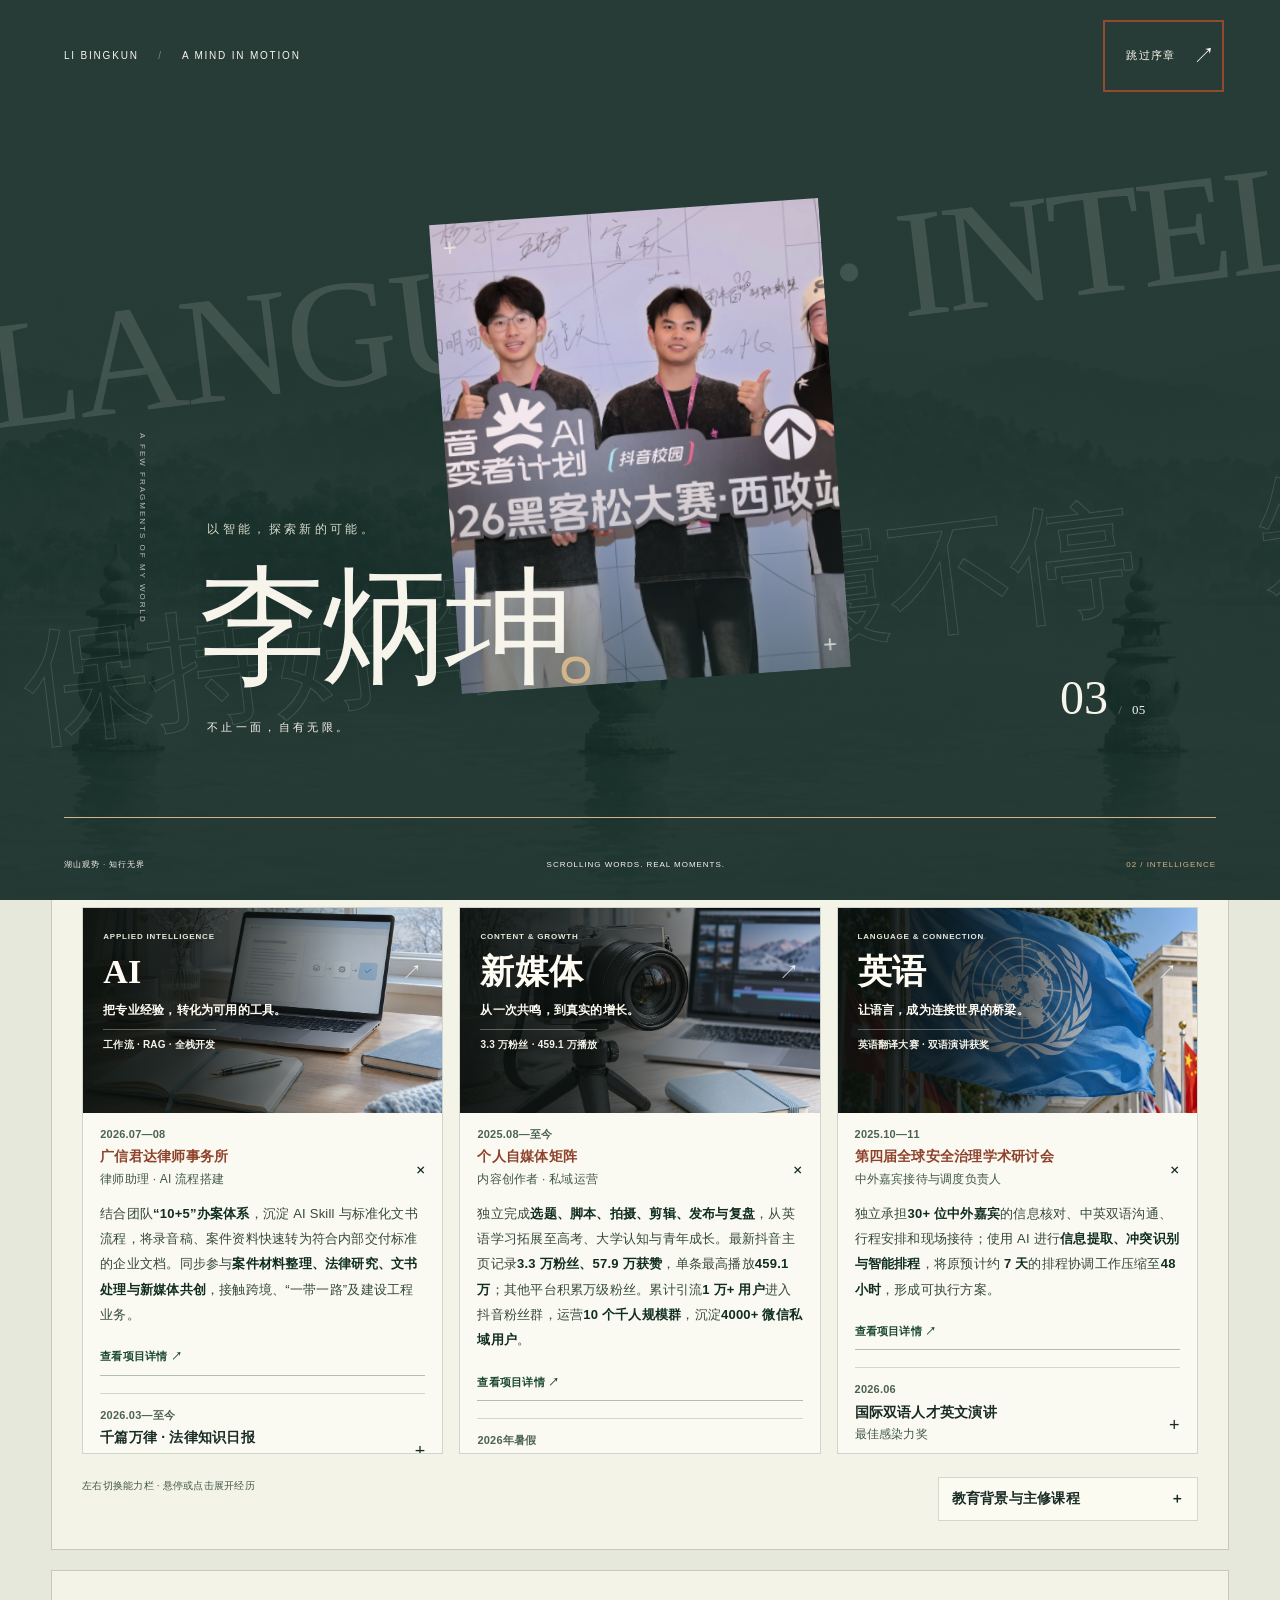
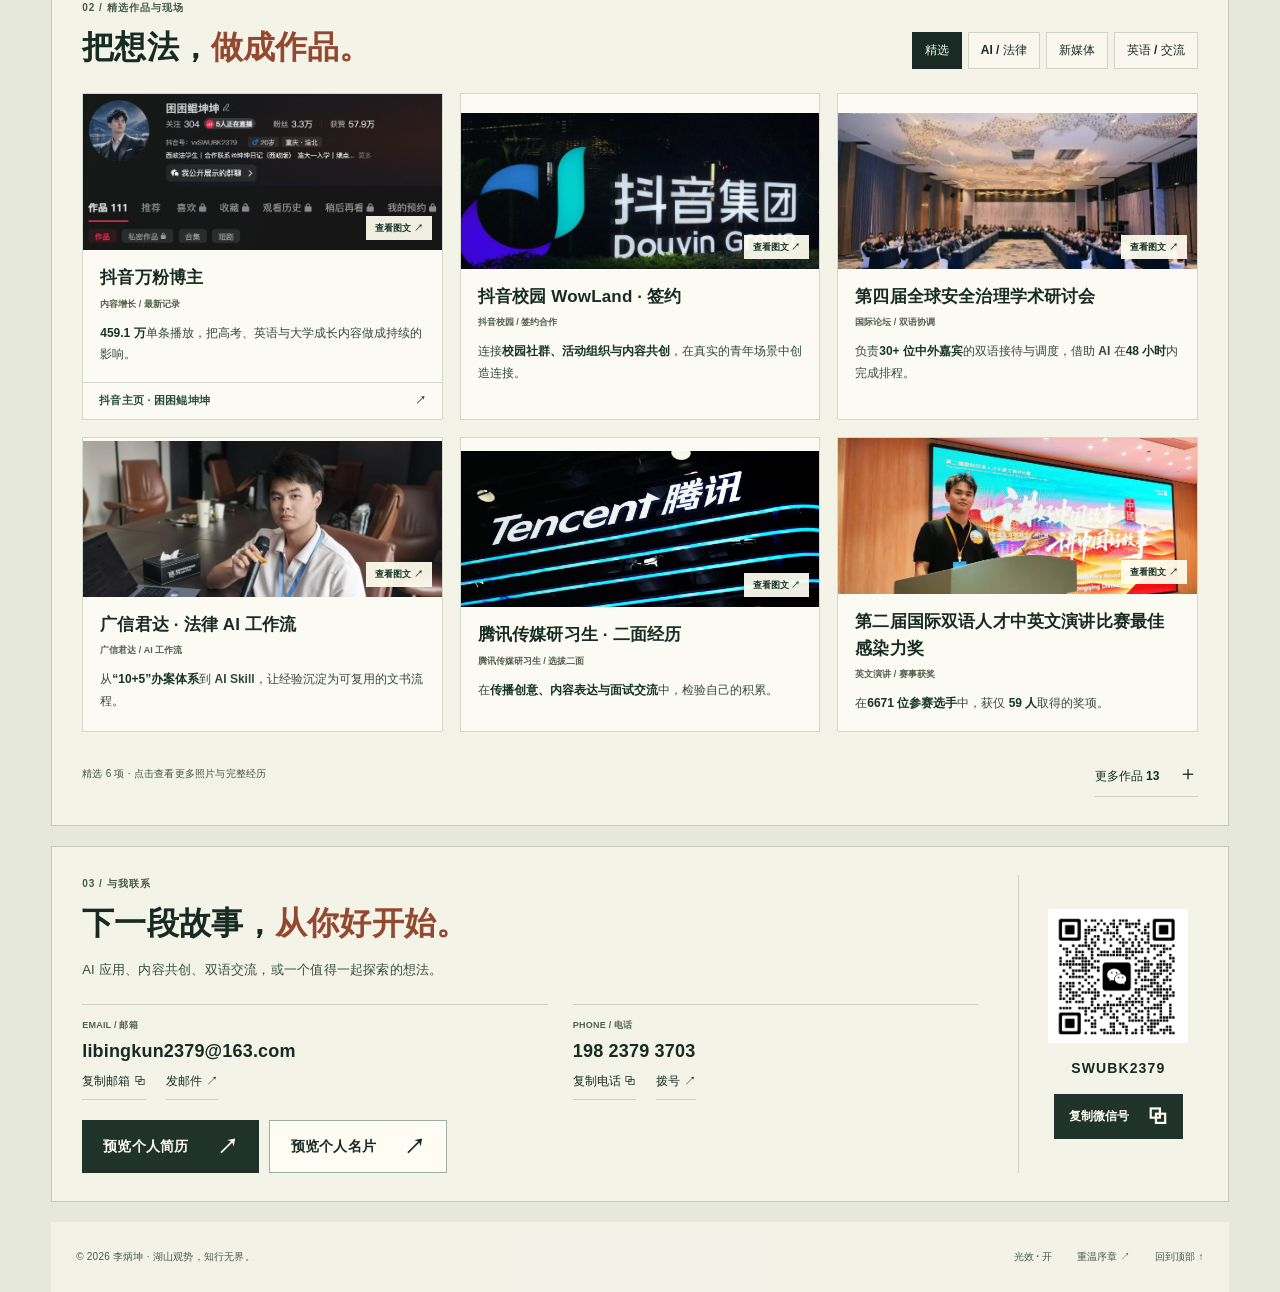
==== commit f23d3d91: "Restore animated work previews and refresh Douyin profile cover" ====
--- a/index.html
+++ b/index.html
@@ -1,5 +1,5 @@
 <!DOCTYPE html><html lang="zh-CN"><head><meta charset="UTF-8"><meta name="viewport" content="width=device-width,initial-scale=1"><meta name="theme-color" content="#19221f"><meta name="description" content="李炳坤：西南政法大学海外利益安全专业，AI 应用、新媒体增长与英语国际交流。3.3万粉丝、459.1万单条播放，查看真实项目与完整履历。"><title>Frost 李炳坤 · 走自己的路</title><link rel="icon" href="assets/favicon.svg"><link rel="preload" as="image" href="assets/lake.png"><link rel="stylesheet" href="styles.css"><link rel="stylesheet" href="compact.css"><link rel="stylesheet" href="lane-covers.css"><link rel="stylesheet" href="natural-lake.css"><script src="content.js" defer></script><script src="script.js" defer></script></head><body class="compact"><div class="site-backdrop" aria-hidden="true"></div><canvas id="particle-trail" aria-hidden="true"></canvas><a class="skip-link" href="#main">跳转到正文</a><div class="intro cinematic-intro" id="intro" hidden aria-label="李炳坤的影像序章"><div class="film-lake" aria-hidden="true"></div><div class="intro-top"><span>LI BINGKUN <i>/</i> A MIND IN MOTION</span><button id="skip-intro">跳过序章 <span>↗</span></button></div><div class="film-marquees" aria-hidden="true"><div class="film-marquee"><span>LANGUAGE · INTELLIGENCE · INFLUENCE · </span><span>LANGUAGE · INTELLIGENCE · INFLUENCE · </span></div><div class="film-marquee reverse"><span>保持好奇　步履不停　知行无界　</span><span>保持好奇　步履不停　知行无界　</span></div></div><div class="film-stage"><span class="film-side">A FEW FRAGMENTS OF MY WORLD</span><div class="film-image-stack" aria-hidden="true"><img class="intro-frame is-current" src="assets/lake.png" alt=""><img class="intro-frame" src="assets/photos/bilingual-stage.webp" alt=""><img class="intro-frame" src="assets/photos/hackathon-team.webp" alt=""><img class="intro-frame" src="assets/photos/law-internship.webp" alt=""><img class="intro-frame" src="assets/portrait.jpg" alt=""><span class="film-cross film-cross-tl">+</span><span class="film-cross film-cross-br">+</span></div><div class="film-title"><span class="film-pretitle" id="film-chapter">湖山之间，保持好奇。</span><div class="film-name"><span>李</span><span>炳</span><span>坤</span><i>。</i></div><span class="film-subtitle">不止一面，自有无限。</span></div><span class="film-count"><span id="film-count">01</span><i>/</i>05</span></div><div class="film-progress" aria-hidden="true"><span></span></div><div class="intro-bottom"><span>湖山观势 · 知行无界</span><span>SCROLLING WORDS. REAL MOMENTS.</span><span id="film-category">PROLOGUE / 序章</span></div></div>
-<div class="reading-progress" aria-hidden="true"></div><header class="site-header"><a class="brand" href="#home"><span class="frost-mark" aria-hidden="true">F<i>.</i><svg viewBox="0 0 44 9"><path d="M2 6Q12 0 22 5T42 3"/></svg></span><span class="brand-word">Frost<small>李炳坤 · 个人作品集</small></span></a><nav aria-label="主导航"><a href="#expertise">能力履历</a><a href="#works">精选作品</a><a href="#contact">联系我</a></nav><a data-preview="resume" class="header-download" href="assets/li-bingkun-resume.pdf" target="_blank" rel="noopener">预览简历 ↗</a></header><main id="main" class="compact-main"><section class="compact-hero page-width" id="home" aria-labelledby="hero-title"><div class="hero-panel"><span id="about" class="anchor-alias" aria-hidden="true"></span><span class="eyebrow">FROST · KEEP EXPLORING, KEEP GROWING</span><h1 id="hero-title" class="art-motto">走自己的路，<br>也能走出一条<br><span>繁花似锦的路。</span></h1><p class="identity"><strong>李炳坤</strong><span>西南政法大学 · 海外利益安全</span></p><p class="compact-bio">以<strong>法律与国家安全</strong>为专业底色，<br>连接 <strong>AI 应用、新媒体增长与英语交流</strong>。<br>把知识带进真实场景，让每一次探索都有回响。</p><div class="primary-actions"><a class="button button-dark" href="#works">浏览我的作品 <span>↗</span></a><a target="_blank" rel="noopener" data-preview="resume" class="button button-paper" href="assets/li-bingkun-resume.pdf">预览个人简历 <span>↗</span></a><a target="_blank" rel="noopener" data-preview="card" class="hero-card-download button button-paper" href="assets/business-card.png">预览个人名片 ↗</a></div><div class="quick-contact"><button data-copy="libingkun2379@163.com" data-label="邮箱">复制邮箱 ⧉</button><button data-copy="19823793703" data-label="电话">复制电话 ⧉</button><button class="replay-opening">重播序章 ↗</button></div></div><figure class="compact-portrait"><img src="assets/portrait.jpg" width="1080" height="1080" alt="李炳坤在雪山湖畔的肖像" fetchpriority="high"><figcaption><strong>保持好奇，步履不停。</strong><span>LI BINGKUN / 2026</span></figcaption></figure><div class="compact-stats"><a href="#works"><strong>3.3<em>万</em></strong><span>抖音粉丝</span></a><a href="#works"><strong>459.1<em>万</em></strong><span>单条最高播放</span></a><a href="#expertise"><strong>4000<em>+</em></strong><span>微信私域用户</span></a><a href="#expertise"><strong>100<em>万</em></strong><span>教育服务累计 GMV</span></a></div></section><section class="page-width compact-section section-shell" id="expertise" aria-labelledby="expertise-title"><div class="compact-section-head"><div><span class="section-index">01 / 能力与精选履历</span><h2 id="expertise-title">三条路径，<span>并行生长。</span></h2></div><div class="rail-controls"><button class="lane-jump active" data-lane="ai" aria-pressed="true">AI</button><button class="lane-jump" data-lane="media" aria-pressed="false">新媒体</button><button class="lane-jump" data-lane="english" aria-pressed="false">英语</button><button id="rail-prev" aria-label="向左浏览能力">←</button><button id="rail-next" aria-label="向右浏览能力">→</button></div></div><div class="resume-rail" id="resume-rail" tabindex="0" aria-label="AI、新媒体与英语履历横向轨道"><article class="resume-lane" id="lane-ai" aria-labelledby="lane-title-ai"><div class="lane-heading"><img class="lane-visual" src="assets/lane-ai-editorial.webp" alt="" aria-hidden="true" width="1100" height="1100" loading="lazy" decoding="async"><span>APPLIED INTELLIGENCE</span><h3 id="lane-title-ai">AI<i>↗</i></h3><p>把专业经验，转化为可用的工具。</p><strong>工作流 · RAG · 全栈开发</strong></div><div class="lane-entries" tabindex="0" aria-label="AI经历列表"><details class="resume-entry" open><summary><span class="entry-date">2026.07—08</span><strong>广信君达律师事务所</strong><span class="entry-role">律师助理 · AI 流程搭建</span><i>+</i></summary><div class="entry-description">结合团队<strong>“10+5”办案体系</strong>，沉淀 AI Skill 与标准化文书流程，将录音稿、案件资料快速转为符合内部交付标准的企业文档。同步参与<strong>案件材料整理、法律研究、文书处理与新媒体共创</strong>，接触跨境、“一带一路”及建设工程业务。<a class="entry-image-link" href="#work-legal" data-work="legal">查看项目详情 ↗</a></div></details><details class="resume-entry" ><summary><span class="entry-date">2026.03—至今</span><strong>千篇万律 · 法律知识日报</strong><span class="entry-role">AI 自动化 · 社群运营</span><i>+</i></summary><div class="entry-description">为广信君达“千篇万律”社群设计信息源、关键词和内容结构，完成<strong>定时检索 → 筛选 → 摘要 → 人工确认分发</strong>；使用 AI 编程与腾讯云函数，将分散资讯转化为持续更新的知识服务。<a class="entry-image-link" href="#work-qianpian" data-work="qianpian">查看项目详情 ↗</a></div></details><details class="resume-entry" ><summary><span class="entry-date">2026.02—03</span><strong>公共议题与政策研究</strong><span class="entry-role">智库研究 · 规范写作</span><i>+</i></summary><div class="entry-description">经多轮选拔参与政府部门智库写作团队，围绕社会舆情、国家安全和公共政策开展<strong>资料搜集、信息筛选、事实核验、框架设计与规范写作</strong>；结合 AI 辅助整理和概括信息。<a class="entry-image-link" href="#work-research" data-work="research">查看项目详情 ↗</a></div></details><details class="resume-entry" ><summary><span class="entry-date">2026.03—至今</span><strong>法润沃土与创新创业项目</strong><span class="entry-role">核心成员 · 网站及 AI 技术负责人</span><i>+</i></summary><div class="entry-description">参与<strong>“挑战杯”“国创赛”</strong>等创新创业项目，负责网站开发、部署与维护；整理专业资料并搭建<strong>RAG 知识库与土地权益智能体</strong>，实现资料检索、专业问答和成果展示。团队共同沉淀<strong>3 项 AI 专利成果</strong>：融合地籍数据的土地权益 AI 多模态分析方法、土地权益侵权识别 AI 专用模型构建方法、土地权益智能保障 AI 领域模型训练方法。<a class="entry-image-link" href="#work-farun" data-work="farun">查看完整项目 ↗</a></div></details><details class="resume-entry" ><summary><span class="entry-date">2026.06</span><strong>抖音 AI 创变者计划</strong><span class="entry-role">AI 创新项目参赛者</span><i>+</i></summary><div class="entry-description">围绕具体用户需求参与<strong>应用场景分析、产品方案设计、AI 工具使用、作品制作与项目展示</strong>，在快速协作中探索可落地的 AI 方案。<a class="entry-image-link" href="#work-hackathon" data-work="hackathon">查看项目详情 ↗</a></div></details><details class="resume-entry" ><summary><span class="entry-date">持续学习</span><strong>AI 工程与应用认证</strong><span class="entry-role">智能体 · Prompt · 百炼</span><i>+</i></summary><div class="entry-description">取得<strong>智能体工程师、微调工程师、Prompt 工程师</strong>认证，以及阿里云<strong>百炼智能体应用、内容生产、RAG 应用构建及优化</strong>专项认证；完成<strong>AI 时代运营新势力实训</strong>。<a class="entry-image-link" href="#work-credentials" data-work="credentials">查看项目详情 ↗</a></div></details></div></article><article class="resume-lane" id="lane-media" aria-labelledby="lane-title-media"><div class="lane-heading"><img class="lane-visual" src="assets/lane-media-editorial.webp" alt="" aria-hidden="true" width="1100" height="1100" loading="lazy" decoding="async"><span>CONTENT & GROWTH</span><h3 id="lane-title-media">新媒体<i>↗</i></h3><p>从一次共鸣，到真实的增长。</p><strong>3.3 万粉丝 · 459.1 万播放</strong></div><div class="lane-entries" tabindex="0" aria-label="新媒体经历列表"><details class="resume-entry" open><summary><span class="entry-date">2025.08—至今</span><strong>个人自媒体矩阵</strong><span class="entry-role">内容创作者 · 私域运营</span><i>+</i></summary><div class="entry-description">独立完成<strong>选题、脚本、拍摄、剪辑、发布与复盘</strong>，从英语学习拓展至高考、大学认知与青年成长。最新抖音主页记录<strong>3.3 万粉丝、57.9 万获赞</strong>，单条最高播放<strong>459.1 万</strong>；其他平台积累万级粉丝。累计引流<strong>1 万+ 用户</strong>进入抖音粉丝群，运营<strong>10 个千人规模群</strong>，沉淀<strong>4000+ 微信私域用户</strong>。<a class="entry-image-link" href="#work-creator" data-work="creator">查看项目详情 ↗</a></div></details><details class="resume-entry" ><summary><span class="entry-date">2026年暑假</span><strong>26炳坤 · 西政新生成长营</strong><span class="entry-role">发起人 · 知识产品与社群</span><i>+</i></summary><div class="entry-description">从 0 到 1 组织西政本地知识库与新生成长社群，累计整理<strong>上百万字</strong>资料，完成分类检索、网站、阅读路径、登录权限及免费与进阶双层机制。建立<strong>100+ 人</strong>本地成长社群、<strong>500+ 人</strong>抖音新生群，连接内容触达、知识交付与持续成长服务。<a class="entry-image-link" href="#work-knowledge" data-work="knowledge">查看项目详情 ↗</a></div></details><details class="resume-entry" ><summary><span class="entry-date">2026.05—至今</span><strong>杭州浪尖菁英教育</strong><span class="entry-role">签约博主 · 高考与新生服务</span><i>+</i></summary><div class="entry-description">围绕高考志愿、院校专业、大学认知及新生适应创作内容，将服务延伸至<strong>志愿咨询、新生陪跑和长期用户运营</strong>。<strong>200 名用户转化、5000 元客单价、累计 GMV 100 万元</strong>。<a class="entry-image-link" href="#work-creator" data-work="creator">查看项目详情 ↗</a></div></details><details class="resume-entry" ><summary><span class="entry-date">2026.02—至今</span><strong>新东方 · 校园市场</strong><span class="entry-role">校园内容运营支持</span><i>+</i></summary><div class="entry-description">可以协助完成<strong>校区小红书账号定位、选题策划、内容制作与校园活动推广</strong>，对雅思、托福及留学用户需求进行分类和跟进，将内容传播与用户服务连接起来。<a class="entry-image-link" href="#work-neworiental" data-work="neworiental">查看项目详情 ↗</a></div></details><details class="resume-entry" ><summary><span class="entry-date">2026年</span><strong>腾讯传媒研习生</strong><span class="entry-role">选拔二面 · 内容传播</span><i>+</i></summary><div class="entry-description">参与<strong>腾讯传媒研习生「鹅创营」项目选拔，进入二面</strong>，积累内容表达、传播创意及面试交流经验。<a class="entry-image-link" href="#work-tencent" data-work="tencent">查看项目详情 ↗</a></div></details><details class="resume-entry" ><summary><span class="entry-date">2026.02—07</span><strong>广东闻望律师事务所</strong><span class="entry-role">法律内容与 AI 流程支持</span><i>+</i></summary><div class="entry-description">参与<strong>法律内容策划、拍摄剪辑与线上运营协作</strong>，积累<strong>10 万+播放</strong>内容实践；结合资料整理与 AI 流程，支持专业内容制作及用户沟通。<a class="entry-image-link" href="#work-wenwang" data-work="wenwang">查看内容数据与现场记录 ↗</a></div></details><details class="resume-entry" ><summary><span class="entry-date">校园实践</span><strong>抖音校园 WowLand</strong><span class="entry-role">签约合作 · 校园社群</span><i>+</i></summary><div class="entry-description">参与<strong>抖音校园 WowLand 签约合作</strong>，围绕校园场景开展<strong>社群运营、活动组织与内容共创</strong>，连接真实的青年需求与校园交流。<a class="entry-image-link" href="#work-wowland" data-work="wowland">查看项目详情 ↗</a></div></details><details class="resume-entry" ><summary><span class="entry-date">2026.02—至今</span><strong>至善者联盟</strong><span class="entry-role">青年社区共建者</span><i>+</i></summary><div class="entry-description">围绕竞赛、升学就业、AI 实践与大学成长开展分享，参与答疑、资源链接与项目伙伴协同，参与<strong>300+ 人青年社群</strong>的内容运营与氛围共建，部分分享获评精华帖；相关经验分享累计<strong>触达近千名大学生</strong>。<a class="entry-image-link" href="#work-altruism" data-work="altruism">查看项目详情 ↗</a></div></details><details class="resume-entry" ><summary><span class="entry-date">2026.02</span><strong>国家安全教育宣传</strong><span class="entry-role">宣传片角色出演 · 公共传播</span><i>+</i></summary><div class="entry-description">参与国家安全教育宣传片拍摄，完成<strong>角色理解、台词表达、镜头演绎与团队协作</strong>；参与作品覆盖约<strong>30 万师生</strong>。<a class="entry-image-link" href="#work-security-film" data-work="security-film">查看宣传片出镜记录 ↗</a></div></details></div></article><article class="resume-lane" id="lane-english" aria-labelledby="lane-title-english"><div class="lane-heading"><img class="lane-visual" src="assets/lane-english-international.webp" alt="" aria-hidden="true" width="1100" height="1100" loading="lazy" decoding="async"><span>LANGUAGE & CONNECTION</span><h3 id="lane-title-english">英语<i>↗</i></h3><p>让语言，成为连接世界的桥梁。</p><strong>英语翻译大赛 · 双语演讲获奖</strong></div><div class="lane-entries" tabindex="0" aria-label="英语经历列表"><details class="resume-entry" open><summary><span class="entry-date">2025.10—11</span><strong>第四届全球安全治理学术研讨会</strong><span class="entry-role">中外嘉宾接待与调度负责人</span><i>+</i></summary><div class="entry-description">独立承担<strong>30+ 位中外嘉宾</strong>的信息核对、中英双语沟通、行程安排和现场接待；使用 AI 进行<strong>信息提取、冲突识别与智能排程</strong>，将原预计约 <strong>7 天</strong>的排程协调工作压缩至<strong>48 小时</strong>，形成可执行方案。<a class="entry-image-link" href="#work-forum" data-work="forum">查看项目详情 ↗</a></div></details><details class="resume-entry" ><summary><span class="entry-date">2026.06</span><strong>国际双语人才英文演讲</strong><span class="entry-role">最佳感染力奖</span><i>+</i></summary><div class="entry-description">独立完成英文演讲稿设计、语言打磨、语音训练与舞台表达，在<strong>6671 名选手</strong>中获仅 <strong>59 人</strong>取得的<strong>“最佳感染力奖”</strong>，训练英文公众演讲与跨文化传播。<a class="entry-image-link" href="#work-speech" data-work="speech">查看项目详情 ↗</a></div></details><details class="resume-entry" ><summary><span class="entry-date">2025年</span><strong>全国大学生英语翻译大赛</strong><span class="entry-role">国家三等奖</span><i>+</i></summary><div class="entry-description">完成英文材料理解、术语处理、语义转换与译文校对，获得<strong>国家三等奖</strong>；大一阶段通过<strong>大学英语四、六级</strong>，将语言学习用于翻译、主持与国际交流。<a class="entry-image-link" href="#work-translation" data-work="translation">查看项目详情 ↗</a></div></details><details class="resume-entry" ><summary><span class="entry-date">2026.05</span><strong>中俄青年友好交流</strong><span class="entry-role">中英双语主持</span><i>+</i></summary><div class="entry-description">仅用<strong>两天</strong>完成双语主持准备，负责青年交流活动的<strong>流程衔接、中英切换、现场协同与临场调整</strong>；持续参与跨文化交流及英语主持实践。<a class="entry-image-link" href="#work-hosting" data-work="hosting">查看双语主持现场 ↗</a></div></details><details class="resume-entry" ><summary><span class="entry-date">2026.09</span><strong>青年领导力项目</strong><span class="entry-role">青年交流 · 领导力学习</span><i>+</i></summary><div class="entry-description">参与<strong>青年领导力项目</strong>相关学习与交流，持续探索青年成长、跨文化沟通与社区共创；<a class="entry-image-link" href="#work-leadership" data-work="leadership">查看项目详情 ↗</a></div></details></div></article></div><div class="resume-footnote"><span>左右切换能力栏 · 悬停或点击展开经历</span><details class="education-detail"><summary><span>教育背景与主修课程</span><span class="education-toggle" aria-hidden="true"></span></summary><p><strong>西南政法大学 · 海外利益安全</strong><br>国际法、涉外法律实务、国家安全学、第二外语、国际商事仲裁法、海外利益安全风险评估与监测预警。</p></details></div></section><section class="page-width compact-section section-shell" id="works" aria-labelledby="works-title"><div class="compact-section-head"><div><span class="section-index">02 / 精选作品与现场</span><h2 id="works-title">把想法，<span>做成作品。</span></h2></div><div class="work-filters" aria-label="筛选作品"><button data-filter="all" class="active" aria-pressed="true">精选</button><button data-filter="ai" aria-pressed="false">AI / 法律</button><button data-filter="media" aria-pressed="false">新媒体</button><button data-filter="english" aria-pressed="false">英语 / 交流</button></div></div><span id="moments" class="anchor-alias" aria-hidden="true"></span><span id="practice" class="anchor-alias" aria-hidden="true"></span><div class="compact-work-grid"><article class="portfolio-card has-card-link" data-category="media" id="work-creator" data-order="0"><button class="portfolio-open" data-project="creator" aria-label="查看抖音万粉博主详情"><span class="portfolio-cover contain"><img src="assets/photos/creator-latest.webp" alt="抖音万粉博主" loading="lazy"><span class="cover-open">查看图文 ↗</span></span><span class="portfolio-copy"><strong>抖音万粉博主</strong><span class="portfolio-tag">内容增长 / 最新记录</span><span class="portfolio-summary"><strong>459.1 万</strong>单条播放，把高考、英语与大学成长内容做成持续的影响。</span></span></button><a class="card-external-link" href="https://www.douyin.com/user/MS4wLjABAAAA9_BrvI7P0rSsESkHjRzPnPtVAPOXw4ht7WaaNR8EHko" target="_blank" rel="noopener noreferrer">抖音主页 · 困困鲲坤坤 <span aria-hidden="true">↗</span></a></article>
+<div class="reading-progress" aria-hidden="true"></div><header class="site-header"><a class="brand" href="#home"><span class="frost-mark" aria-hidden="true">F<i>.</i><svg viewBox="0 0 44 9"><path d="M2 6Q12 0 22 5T42 3"/></svg></span><span class="brand-word">Frost<small>李炳坤 · 个人作品集</small></span></a><nav aria-label="主导航"><a href="#expertise">能力履历</a><a href="#works">精选作品</a><a href="#contact">联系我</a></nav><a data-preview="resume" class="header-download" href="assets/li-bingkun-resume.pdf" target="_blank" rel="noopener">预览简历 ↗</a></header><main id="main" class="compact-main"><section class="compact-hero page-width" id="home" aria-labelledby="hero-title"><div class="hero-panel"><span id="about" class="anchor-alias" aria-hidden="true"></span><span class="eyebrow">FROST · KEEP EXPLORING, KEEP GROWING</span><h1 id="hero-title" class="art-motto">走自己的路，<br>也能一路<br><span>繁花似锦</span></h1><p class="identity"><strong>李炳坤</strong><span>西南政法大学 · 海外利益安全</span></p><p class="compact-bio">以<strong>法律与国家安全</strong>为专业底色，<br>连接 <strong>AI 应用、新媒体增长与英语交流</strong>。<br>把知识带进真实场景，让每一次探索都有回响。</p><div class="primary-actions"><a class="button button-dark" href="#works">浏览我的作品 <span>↗</span></a><a target="_blank" rel="noopener" data-preview="resume" class="button button-paper" href="assets/li-bingkun-resume.pdf">预览个人简历 <span>↗</span></a><a target="_blank" rel="noopener" data-preview="card" class="hero-card-download button button-paper" href="assets/business-card.png">预览个人名片 ↗</a></div><div class="quick-contact"><button data-copy="libingkun2379@163.com" data-label="邮箱">复制邮箱 ⧉</button><button data-copy="19823793703" data-label="电话">复制电话 ⧉</button><button class="replay-opening">重播序章 ↗</button></div></div><figure class="compact-portrait"><img src="assets/portrait.jpg" width="1080" height="1080" alt="李炳坤在雪山湖畔的肖像" fetchpriority="high"><figcaption><strong>保持好奇，步履不停。</strong><span>LI BINGKUN / 2026</span></figcaption></figure><div class="compact-stats"><a href="#works"><strong>3.3<em>万</em></strong><span>抖音粉丝</span></a><a href="#works"><strong>459.1<em>万</em></strong><span>单条最高播放</span></a><a href="#expertise"><strong>4000<em>+</em></strong><span>微信私域用户</span></a><a href="#expertise"><strong>100<em>万</em></strong><span>教育服务累计 GMV</span></a></div></section><section class="page-width compact-section section-shell" id="expertise" aria-labelledby="expertise-title"><div class="compact-section-head"><div><span class="section-index">01 / 能力与精选履历</span><h2 id="expertise-title">三条路径，<span>并行生长。</span></h2></div><div class="rail-controls"><button class="lane-jump active" data-lane="ai" aria-pressed="true">AI</button><button class="lane-jump" data-lane="media" aria-pressed="false">新媒体</button><button class="lane-jump" data-lane="english" aria-pressed="false">英语</button><button id="rail-prev" aria-label="向左浏览能力">←</button><button id="rail-next" aria-label="向右浏览能力">→</button></div></div><div class="resume-rail" id="resume-rail" tabindex="0" aria-label="AI、新媒体与英语履历横向轨道"><article class="resume-lane" id="lane-ai" aria-labelledby="lane-title-ai"><div class="lane-heading"><img class="lane-visual" src="assets/lane-ai-editorial.webp" alt="" aria-hidden="true" width="1100" height="1100" loading="lazy" decoding="async"><span>APPLIED INTELLIGENCE</span><h3 id="lane-title-ai">AI<i>↗</i></h3><p>把专业经验，转化为可用的工具。</p><strong>工作流 · RAG · 全栈开发</strong></div><div class="lane-entries" tabindex="0" aria-label="AI经历列表"><details class="resume-entry" open><summary><span class="entry-date">2026.07—08</span><strong>广信君达律师事务所</strong><span class="entry-role">律师助理 · AI 流程搭建</span><i>+</i></summary><div class="entry-description">结合团队<strong>“10+5”办案体系</strong>，沉淀 AI Skill 与标准化文书流程，将录音稿、案件资料快速转为符合内部交付标准的企业文档。同步参与<strong>案件材料整理、法律研究、文书处理与新媒体共创</strong>，接触跨境、“一带一路”及建设工程业务。<a class="entry-image-link" href="#work-legal" data-work="legal">查看项目详情 ↗</a></div></details><details class="resume-entry" ><summary><span class="entry-date">2026.03—至今</span><strong>千篇万律 · 法律知识日报</strong><span class="entry-role">AI 自动化 · 社群运营</span><i>+</i></summary><div class="entry-description">为广信君达“千篇万律”社群设计信息源、关键词和内容结构，完成<strong>定时检索 → 筛选 → 摘要 → 人工确认分发</strong>；使用 AI 编程与腾讯云函数，将分散资讯转化为持续更新的知识服务。<a class="entry-image-link" href="#work-qianpian" data-work="qianpian">查看项目详情 ↗</a></div></details><details class="resume-entry" ><summary><span class="entry-date">2026.02—03</span><strong>公共议题与政策研究</strong><span class="entry-role">智库研究 · 规范写作</span><i>+</i></summary><div class="entry-description">经多轮选拔参与政府部门智库写作团队，围绕社会舆情、国家安全和公共政策开展<strong>资料搜集、信息筛选、事实核验、框架设计与规范写作</strong>；结合 AI 辅助整理和概括信息。<a class="entry-image-link" href="#work-research" data-work="research">查看项目详情 ↗</a></div></details><details class="resume-entry" ><summary><span class="entry-date">2026.03—至今</span><strong>法润沃土与创新创业项目</strong><span class="entry-role">核心成员 · 网站及 AI 技术负责人</span><i>+</i></summary><div class="entry-description">参与<strong>“挑战杯”“国创赛”</strong>等创新创业项目，负责网站开发、部署与维护；整理专业资料并搭建<strong>RAG 知识库与土地权益智能体</strong>，实现资料检索、专业问答和成果展示。团队共同沉淀<strong>3 项 AI 专利成果</strong>：融合地籍数据的土地权益 AI 多模态分析方法、土地权益侵权识别 AI 专用模型构建方法、土地权益智能保障 AI 领域模型训练方法。<a class="entry-image-link" href="#work-farun" data-work="farun">查看完整项目 ↗</a></div></details><details class="resume-entry" ><summary><span class="entry-date">2026.06</span><strong>抖音 AI 创变者计划</strong><span class="entry-role">AI 创新项目参赛者</span><i>+</i></summary><div class="entry-description">围绕具体用户需求参与<strong>应用场景分析、产品方案设计、AI 工具使用、作品制作与项目展示</strong>，在快速协作中探索可落地的 AI 方案。<a class="entry-image-link" href="#work-hackathon" data-work="hackathon">查看项目详情 ↗</a></div></details><details class="resume-entry" ><summary><span class="entry-date">持续学习</span><strong>AI 工程与应用认证</strong><span class="entry-role">智能体 · Prompt · 百炼</span><i>+</i></summary><div class="entry-description">取得<strong>智能体工程师、微调工程师、Prompt 工程师</strong>认证，以及阿里云<strong>百炼智能体应用、内容生产、RAG 应用构建及优化</strong>专项认证；完成<strong>AI 时代运营新势力实训</strong>。<a class="entry-image-link" href="#work-credentials" data-work="credentials">查看项目详情 ↗</a></div></details></div></article><article class="resume-lane" id="lane-media" aria-labelledby="lane-title-media"><div class="lane-heading"><img class="lane-visual" src="assets/lane-media-editorial.webp" alt="" aria-hidden="true" width="1100" height="1100" loading="lazy" decoding="async"><span>CONTENT & GROWTH</span><h3 id="lane-title-media">新媒体<i>↗</i></h3><p>从一次共鸣，到真实的增长。</p><strong>3.3 万粉丝 · 459.1 万播放</strong></div><div class="lane-entries" tabindex="0" aria-label="新媒体经历列表"><details class="resume-entry" open><summary><span class="entry-date">2025.08—至今</span><strong>个人自媒体矩阵</strong><span class="entry-role">内容创作者 · 私域运营</span><i>+</i></summary><div class="entry-description">独立完成<strong>选题、脚本、拍摄、剪辑、发布与复盘</strong>，从英语学习拓展至高考、大学认知与青年成长。最新抖音主页记录<strong>3.3 万粉丝、57.9 万获赞</strong>，单条最高播放<strong>459.1 万</strong>；其他平台积累万级粉丝。累计引流<strong>1 万+ 用户</strong>进入抖音粉丝群，运营<strong>10 个千人规模群</strong>，沉淀<strong>4000+ 微信私域用户</strong>。<a class="entry-image-link" href="#work-creator" data-work="creator">查看项目详情 ↗</a></div></details><details class="resume-entry" ><summary><span class="entry-date">2026年暑假</span><strong>26炳坤 · 西政新生成长营</strong><span class="entry-role">发起人 · 知识产品与社群</span><i>+</i></summary><div class="entry-description">从 0 到 1 组织西政本地知识库与新生成长社群，累计整理<strong>上百万字</strong>资料，完成分类检索、网站、阅读路径、登录权限及免费与进阶双层机制。建立<strong>100+ 人</strong>本地成长社群、<strong>500+ 人</strong>抖音新生群，连接内容触达、知识交付与持续成长服务。<a class="entry-image-link" href="#work-knowledge" data-work="knowledge">查看项目详情 ↗</a></div></details><details class="resume-entry" ><summary><span class="entry-date">2026.05—至今</span><strong>杭州浪尖菁英教育</strong><span class="entry-role">签约博主 · 高考与新生服务</span><i>+</i></summary><div class="entry-description">围绕高考志愿、院校专业、大学认知及新生适应创作内容，将服务延伸至<strong>志愿咨询、新生陪跑和长期用户运营</strong>。<strong>200 名用户转化、5000 元客单价、累计 GMV 100 万元</strong>。<a class="entry-image-link" href="#work-creator" data-work="creator">查看项目详情 ↗</a></div></details><details class="resume-entry" ><summary><span class="entry-date">2026.02—至今</span><strong>新东方 · 校园市场</strong><span class="entry-role">校园内容运营支持</span><i>+</i></summary><div class="entry-description">可以协助完成<strong>校区小红书账号定位、选题策划、内容制作与校园活动推广</strong>，对雅思、托福及留学用户需求进行分类和跟进，将内容传播与用户服务连接起来。<a class="entry-image-link" href="#work-neworiental" data-work="neworiental">查看项目详情 ↗</a></div></details><details class="resume-entry" ><summary><span class="entry-date">2026年</span><strong>腾讯传媒研习生</strong><span class="entry-role">选拔二面 · 内容传播</span><i>+</i></summary><div class="entry-description">参与<strong>腾讯传媒研习生「鹅创营」项目选拔，进入二面</strong>，积累内容表达、传播创意及面试交流经验。<a class="entry-image-link" href="#work-tencent" data-work="tencent">查看项目详情 ↗</a></div></details><details class="resume-entry" ><summary><span class="entry-date">2026.02—07</span><strong>广东闻望律师事务所</strong><span class="entry-role">法律内容与 AI 流程支持</span><i>+</i></summary><div class="entry-description">参与<strong>法律内容策划、拍摄剪辑与线上运营协作</strong>，积累<strong>10 万+播放</strong>内容实践；结合资料整理与 AI 流程，支持专业内容制作及用户沟通。<a class="entry-image-link" href="#work-wenwang" data-work="wenwang">查看内容数据与现场记录 ↗</a></div></details><details class="resume-entry" ><summary><span class="entry-date">校园实践</span><strong>抖音校园 WowLand</strong><span class="entry-role">签约合作 · 校园社群</span><i>+</i></summary><div class="entry-description">参与<strong>抖音校园 WowLand 签约合作</strong>，围绕校园场景开展<strong>社群运营、活动组织与内容共创</strong>，连接真实的青年需求与校园交流。<a class="entry-image-link" href="#work-wowland" data-work="wowland">查看项目详情 ↗</a></div></details><details class="resume-entry" ><summary><span class="entry-date">2026.02—至今</span><strong>至善者联盟</strong><span class="entry-role">青年社区共建者</span><i>+</i></summary><div class="entry-description">围绕竞赛、升学就业、AI 实践与大学成长开展分享，参与答疑、资源链接与项目伙伴协同，参与<strong>300+ 人青年社群</strong>的内容运营与氛围共建，部分分享获评精华帖；相关经验分享累计<strong>触达近千名大学生</strong>。<a class="entry-image-link" href="#work-altruism" data-work="altruism">查看项目详情 ↗</a></div></details><details class="resume-entry" ><summary><span class="entry-date">2026.02</span><strong>国家安全教育宣传</strong><span class="entry-role">宣传片角色出演 · 公共传播</span><i>+</i></summary><div class="entry-description">参与国家安全教育宣传片拍摄，完成<strong>角色理解、台词表达、镜头演绎与团队协作</strong>；参与作品覆盖约<strong>30 万师生</strong>。<a class="entry-image-link" href="#work-security-film" data-work="security-film">查看宣传片出镜记录 ↗</a></div></details></div></article><article class="resume-lane" id="lane-english" aria-labelledby="lane-title-english"><div class="lane-heading"><img class="lane-visual" src="assets/lane-english-international.webp" alt="" aria-hidden="true" width="1100" height="1100" loading="lazy" decoding="async"><span>LANGUAGE & CONNECTION</span><h3 id="lane-title-english">英语<i>↗</i></h3><p>让语言，成为连接世界的桥梁。</p><strong>英语翻译大赛 · 双语演讲获奖</strong></div><div class="lane-entries" tabindex="0" aria-label="英语经历列表"><details class="resume-entry" open><summary><span class="entry-date">2025.10—11</span><strong>第四届全球安全治理学术研讨会</strong><span class="entry-role">中外嘉宾接待与调度负责人</span><i>+</i></summary><div class="entry-description">独立承担<strong>30+ 位中外嘉宾</strong>的信息核对、中英双语沟通、行程安排和现场接待；使用 AI 进行<strong>信息提取、冲突识别与智能排程</strong>，将原预计约 <strong>7 天</strong>的排程协调工作压缩至<strong>48 小时</strong>，形成可执行方案。<a class="entry-image-link" href="#work-forum" data-work="forum">查看项目详情 ↗</a></div></details><details class="resume-entry" ><summary><span class="entry-date">2026.06</span><strong>国际双语人才英文演讲</strong><span class="entry-role">最佳感染力奖</span><i>+</i></summary><div class="entry-description">独立完成英文演讲稿设计、语言打磨、语音训练与舞台表达，在<strong>6671 名选手</strong>中获仅 <strong>59 人</strong>取得的<strong>“最佳感染力奖”</strong>，训练英文公众演讲与跨文化传播。<a class="entry-image-link" href="#work-speech" data-work="speech">查看项目详情 ↗</a></div></details><details class="resume-entry" ><summary><span class="entry-date">2025年</span><strong>全国大学生英语翻译大赛</strong><span class="entry-role">国家三等奖</span><i>+</i></summary><div class="entry-description">完成英文材料理解、术语处理、语义转换与译文校对，获得<strong>国家三等奖</strong>；大一阶段通过<strong>大学英语四、六级</strong>，将语言学习用于翻译、主持与国际交流。<a class="entry-image-link" href="#work-translation" data-work="translation">查看项目详情 ↗</a></div></details><details class="resume-entry" ><summary><span class="entry-date">2026.05</span><strong>中俄青年友好交流</strong><span class="entry-role">中英双语主持</span><i>+</i></summary><div class="entry-description">仅用<strong>两天</strong>完成双语主持准备，负责青年交流活动的<strong>流程衔接、中英切换、现场协同与临场调整</strong>；持续参与跨文化交流及英语主持实践。<a class="entry-image-link" href="#work-hosting" data-work="hosting">查看双语主持现场 ↗</a></div></details><details class="resume-entry" ><summary><span class="entry-date">2026.09</span><strong>青年领导力项目</strong><span class="entry-role">青年交流 · 领导力学习</span><i>+</i></summary><div class="entry-description">参与<strong>青年领导力项目</strong>相关学习与交流，持续探索青年成长、跨文化沟通与社区共创；<a class="entry-image-link" href="#work-leadership" data-work="leadership">查看项目详情 ↗</a></div></details></div></article></div><div class="resume-footnote"><span>左右切换能力栏 · 悬停或点击展开经历</span><details class="education-detail"><summary><span>教育背景与主修课程</span><span class="education-toggle" aria-hidden="true"></span></summary><p><strong>西南政法大学 · 海外利益安全</strong><br>国际法、涉外法律实务、国家安全学、第二外语、国际商事仲裁法、海外利益安全风险评估与监测预警。</p></details></div></section><section class="page-width compact-section section-shell" id="works" aria-labelledby="works-title"><div class="compact-section-head"><div><span class="section-index">02 / 精选作品与现场</span><h2 id="works-title">把想法，<span>做成作品。</span></h2></div><div class="work-filters" aria-label="筛选作品"><button data-filter="all" class="active" aria-pressed="true">精选</button><button data-filter="ai" aria-pressed="false">AI / 法律</button><button data-filter="media" aria-pressed="false">新媒体</button><button data-filter="english" aria-pressed="false">英语 / 交流</button></div></div><span id="moments" class="anchor-alias" aria-hidden="true"></span><span id="practice" class="anchor-alias" aria-hidden="true"></span><div class="compact-work-grid"><article class="portfolio-card has-card-link" data-category="media" id="work-creator" data-order="0"><button class="portfolio-open" data-project="creator" aria-label="查看抖音万粉博主详情"><span class="portfolio-cover creator-frame"><img src="assets/photos/creator-douyin-profile.jpg" alt="困困鲲坤坤的抖音主页与置顶作品" loading="lazy"><span class="cover-open">查看图文 ↗</span></span><span class="portfolio-copy"><strong>抖音万粉博主</strong><span class="portfolio-tag">内容增长 / 最新记录</span><span class="portfolio-summary"><strong>459.1 万</strong>单条播放，把高考、英语与大学成长内容做成持续的影响。</span></span></button><a class="card-external-link" href="https://www.douyin.com/user/MS4wLjABAAAA9_BrvI7P0rSsESkHjRzPnPtVAPOXw4ht7WaaNR8EHko" target="_blank" rel="noopener noreferrer">抖音主页 · 困困鲲坤坤 <span aria-hidden="true">↗</span></a></article>
 <article class="portfolio-card" data-category="media" id="work-wowland" data-order="1"><button class="portfolio-open" data-project="wowland" aria-label="查看抖音校园 WowLand · 签约详情"><span class="portfolio-cover "><img src="assets/photos/douyin-group.webp" alt="抖音校园 WowLand · 签约" loading="lazy"><span class="cover-open">查看图文 ↗</span></span><span class="portfolio-copy"><strong>抖音校园 WowLand · 签约</strong><span class="portfolio-tag">抖音校园 / 签约合作</span><span class="portfolio-summary">连接<strong>校园社群、活动组织与内容共创</strong>，在真实的青年场景中创造连接。</span></span></button></article>
 <article class="portfolio-card" data-category="english" id="work-forum" data-order="2"><button class="portfolio-open" data-project="forum" aria-label="查看第四届全球安全治理学术研讨会详情"><span class="portfolio-cover"><img src="assets/photos/forum-fourth-group.webp" alt="第四届全球安全治理学术研讨会相关画面" loading="lazy"><span class="cover-open">查看图文 ↗</span></span><span class="portfolio-copy"><strong>第四届全球安全治理学术研讨会</strong><span class="portfolio-tag">国际论坛 / 双语协调</span><span class="portfolio-summary">负责<strong>30+ 位中外嘉宾</strong>的双语接待与调度，借助 AI 在<strong>48 小时</strong>内完成排程。</span></span></button></article>
 <article class="portfolio-card" data-category="ai" id="work-legal" data-order="3"><button class="portfolio-open" data-project="legal" aria-label="查看广信君达 · 法律 AI 工作流详情"><span class="portfolio-cover"><img src="assets/photos/law-internship.webp" alt="广信君达 · 法律 AI 工作流相关画面" loading="lazy"><span class="cover-open">查看图文 ↗</span></span><span class="portfolio-copy"><strong>广信君达 · 法律 AI 工作流</strong><span class="portfolio-tag">广信君达 / AI 工作流</span><span class="portfolio-summary">从<strong>“10+5”办案体系</strong>到 AI Skill，让经验沉淀为可复用的文书流程。</span></span></button></article>
@@ -17,4 +17,4 @@
 <article class="portfolio-card" data-category="media" id="work-altruism" data-order="15" hidden><button class="portfolio-open" data-project="altruism" aria-label="查看做一个利他的人详情"><span class="portfolio-cover document"><img src="assets/photos/altruism-poster.webp" alt="做一个利他的人" loading="lazy"><span class="cover-open">查看图文 ↗</span></span><span class="portfolio-copy"><strong>做一个利他的人</strong><span class="portfolio-tag">至善者联盟 / 内容分享</span><span class="portfolio-summary">以<strong>主讲分享、内容共创与青年连接</strong>，把个人经验变成可以给予他人的价值。</span></span></button></article>
 <article class="portfolio-card" data-category="media" id="work-neworiental" data-order="16" hidden><button class="portfolio-open" data-project="neworiental" aria-label="查看新东方 · 校园内容运营详情"><span class="portfolio-cover"><img src="assets/photos/neworiental-office.webp" alt="新东方 · 校园内容运营相关画面" loading="lazy"><span class="cover-open">查看图文 ↗</span></span><span class="portfolio-copy"><strong>新东方 · 校园内容运营</strong><span class="portfolio-tag">新东方 / 校园内容运营</span><span class="portfolio-summary">结合<strong>校园实习、内容策划与需求沟通</strong>，支持教育场景中的内容运营。</span></span></button></article>
 <article class="portfolio-card" data-category="media" id="work-wenwang" data-order="17" hidden><button class="portfolio-open" data-project="wenwang" aria-label="查看闻望律所 · 10 万+内容实践详情"><span class="portfolio-cover document"><img src="assets/photos/wenwang-event.webp" alt="闻望律所 · 10 万+内容实践相关画面" loading="lazy"><span class="cover-open">查看图文 ↗</span></span><span class="portfolio-copy"><strong>闻望律所 · 10 万+内容实践</strong><span class="portfolio-tag">闻望律所 / 法律新媒体</span><span class="portfolio-summary">把<strong>法律主题、视频制作与运营复盘</strong>连接起来，让专业内容被更多人看见。</span></span></button></article>
-<article class="portfolio-card" data-category="media" id="work-security-film" data-order="18" hidden><button class="portfolio-open" data-project="security-film" aria-label="查看国家安全宣传片 · 角色出演详情"><span class="portfolio-cover "><img src="assets/photos/security-film-role.webp" alt="国家安全宣传片 · 角色出演" loading="lazy"><span class="cover-open">查看图文 ↗</span></span><span class="portfolio-copy"><strong>国家安全宣传片 · 角色出演</strong><span class="portfolio-tag">国家安全教育 / 公共传播</span><span class="portfolio-summary">参与<strong>国家安全教育内容拍摄</strong>，以镜头表达连接专业学习与公共传播。</span></span></button></article></div><div class="works-bottom"><span id="work-status" role="status">精选 6 项 · 点击作品查看更多照片与完整经历</span><button id="more-works">更多作品 <span>＋</span></button></div></section><section class="page-width compact-section section-shell compact-contact" id="contact" aria-labelledby="contact-title"><div class="contact-main"><span class="section-index">03 / 与我联系</span><h2 id="contact-title">下一段故事，<span>从你好开始。</span></h2><p>AI 应用、内容共创、双语交流，或一个值得一起探索的想法。</p><div class="contact-copy-grid"><div><span>EMAIL / 邮箱</span><strong>libingkun2379@163.com</strong><button data-copy="libingkun2379@163.com" data-label="邮箱">复制邮箱 ⧉</button><a href="mailto:libingkun2379@163.com">发邮件 ↗</a></div><div><span>PHONE / 电话</span><strong>198 2379 3703</strong><button data-copy="19823793703" data-label="电话">复制电话 ⧉</button><a href="tel:+8619823793703">拨号 ↗</a></div></div><div class="document-actions"><a class="button button-dark" href="assets/li-bingkun-resume.pdf" data-preview="resume" target="_blank" rel="noopener">预览个人简历 <span>↗</span></a><a class="button button-paper" href="assets/business-card.png" data-preview="card" target="_blank" rel="noopener">预览个人名片 <span>↗</span></a></div></div><aside class="compact-wechat"><img src="assets/wechat-qr.png" alt="微信二维码：SWUBK2379" width="578" height="552" loading="lazy"><strong>SWUBK2379</strong><button class="button button-dark" data-copy="SWUBK2379" data-label="微信号">复制微信号 <span>⧉</span></button></aside></section></main><footer class="site-footer page-width"><span>© <span id="year">2026</span> 李炳坤 · 湖山观势，知行无界。</span><button id="trail-toggle" aria-pressed="true">光效 · 开</button><button id="replay-intro">重温序章 ↗</button><a href="#home">回到顶部 ↑</a></footer><dialog class="project-sheet" id="project-dialog" aria-labelledby="dialog-title"><button class="dialog-close" aria-label="关闭作品">×</button><span class="eyebrow" id="dialog-category"></span><h2 id="dialog-title"></h2><div id="dialog-content"></div><div class="project-gallery" id="project-gallery"></div><div class="project-links" id="project-links"></div><a class="button button-dark" href="#contact" id="dialog-contact">就这个方向聊聊 <span>↗</span></a></dialog><dialog class="zoom-dialog" id="photo-dialog" aria-labelledby="photo-title"><div class="viewer-toolbar"><span id="photo-title"></span><div class="viewer-toolbar-actions"><a id="photo-download" hidden>下载原件 ↓</a><button class="photo-close" aria-label="关闭图片">×</button></div></div><div class="zoom-stage" id="zoom-stage"><img id="photo-full" alt="" draggable="false"></div><div class="viewer-controls"><span id="photo-navigation"><button id="photo-prev" aria-label="上一张">←</button><span id="photo-position"></span><button id="photo-next" aria-label="下一张">→</button><span class="viewer-divider"></span></span><button id="zoom-out" aria-label="缩小图片">−</button><output id="zoom-value">100%</output><button id="zoom-in" aria-label="放大图片">＋</button><button id="zoom-reset">重置</button></div><p class="viewer-hint">点击 ＋ / − 缩放 · 放大后可拖动 · 双击切换大小<span class="photo-paging-hint"> · ← → 翻阅</span></p></dialog><div class="toast" id="toast" role="status" aria-live="polite"></div></body></html>+<article class="portfolio-card" data-category="media" id="work-security-film" data-order="18" hidden><button class="portfolio-open" data-project="security-film" aria-label="查看国家安全宣传片 · 角色出演详情"><span class="portfolio-cover "><img src="assets/photos/security-film-role.webp" alt="国家安全宣传片 · 角色出演" loading="lazy"><span class="cover-open">查看图文 ↗</span></span><span class="portfolio-copy"><strong>国家安全宣传片 · 角色出演</strong><span class="portfolio-tag">国家安全教育 / 公共传播</span><span class="portfolio-summary">参与<strong>国家安全教育内容拍摄</strong>，以镜头表达连接专业学习与公共传播。</span></span></button></article></div><div class="works-bottom"><span id="work-status" role="status">精选 6 项 · 点击作品查看更多照片与完整经历</span><button id="more-works">更多作品 <span>＋</span></button></div></section><section class="page-width compact-section section-shell compact-contact" id="contact" aria-labelledby="contact-title"><div class="contact-main"><span class="section-index">03 / 与我联系</span><h2 id="contact-title">下一段故事，<span>从你好开始。</span></h2><p>AI 应用、内容共创、双语交流，或一个值得一起探索的想法。</p><div class="contact-copy-grid"><div><span>EMAIL / 邮箱</span><strong>libingkun2379@163.com</strong><button data-copy="libingkun2379@163.com" data-label="邮箱">复制邮箱 ⧉</button><a href="mailto:libingkun2379@163.com">发邮件 ↗</a></div><div><span>PHONE / 电话</span><strong>198 2379 3703</strong><button data-copy="19823793703" data-label="电话">复制电话 ⧉</button><a href="tel:+8619823793703">拨号 ↗</a></div></div><div class="document-actions"><a class="button button-dark" href="assets/li-bingkun-resume.pdf" data-preview="resume" target="_blank" rel="noopener">预览个人简历 <span>↗</span></a><a class="button button-paper" href="assets/business-card.png" data-preview="card" target="_blank" rel="noopener">预览个人名片 <span>↗</span></a></div></div><aside class="compact-wechat"><img src="assets/wechat-qr.png" alt="微信二维码：SWUBK2379" width="578" height="552" loading="lazy"><strong>SWUBK2379</strong><button class="button button-dark" data-copy="SWUBK2379" data-label="微信号">复制微信号 <span>⧉</span></button></aside></section></main><footer class="site-footer page-width"><span>© <span id="year">2026</span> 李炳坤 · 湖山观势，知行无界。</span><button id="trail-toggle" aria-pressed="true">光效 · 开</button><button id="replay-intro">重温序章 ↗</button><a href="#home">回到顶部 ↑</a></footer><div class="work-link-preview" id="work-link-preview" aria-hidden="true"><img alt=""></div><dialog class="project-sheet" id="project-dialog" aria-labelledby="dialog-title"><button class="dialog-close" aria-label="关闭作品">×</button><span class="eyebrow" id="dialog-category"></span><h2 id="dialog-title"></h2><div id="dialog-content"></div><div class="project-gallery" id="project-gallery"></div><div class="project-links" id="project-links"></div><a class="button button-dark" href="#contact" id="dialog-contact">就这个方向聊聊 <span>↗</span></a></dialog><dialog class="zoom-dialog" id="photo-dialog" aria-labelledby="photo-title"><div class="viewer-toolbar"><span id="photo-title"></span><div class="viewer-toolbar-actions"><a id="photo-download" hidden>下载原件 ↓</a><button class="photo-close" aria-label="关闭图片">×</button></div></div><div class="zoom-stage" id="zoom-stage"><img id="photo-full" alt="" draggable="false"></div><div class="viewer-controls"><span id="photo-navigation"><button id="photo-prev" aria-label="上一张">←</button><span id="photo-position"></span><button id="photo-next" aria-label="下一张">→</button><span class="viewer-divider"></span></span><button id="zoom-out" aria-label="缩小图片">−</button><output id="zoom-value">100%</output><button id="zoom-in" aria-label="放大图片">＋</button><button id="zoom-reset">重置</button></div><p class="viewer-hint">点击 ＋ / − 缩放 · 放大后可拖动 · 双击切换大小<span class="photo-paging-hint"> · ← → 翻阅</span></p></dialog><div class="toast" id="toast" role="status" aria-live="polite"></div></body></html>
--- a/natural-lake.css
+++ b/natural-lake.css
@@ -189,4 +189,55 @@
 /* Resume links lead to the existing portfolio card. */
 .portfolio-card { scroll-margin-top: 105px; }
 .portfolio-card.is-linked { outline: 2px solid var(--accent); outline-offset: 5px; }
-.portfolio-card.is-linked .portfolio-cover::after { transform: translateX(115%); }
+.portfolio-cover.creator-frame > img { object-fit: cover; object-position: center top; }
+
+.work-link-preview {
+  position: fixed;
+  z-index: 110;
+  width: min(288px, calc(100vw - 24px));
+  padding: 5px;
+  background: #fffdf4;
+  border: 1px solid #c9cbb8;
+  box-shadow: 0 16px 40px #16271d50;
+  opacity: 0;
+  visibility: hidden;
+  pointer-events: none;
+  transform: translateY(10px) rotate(-3deg) scale(.95);
+  transition: opacity .2s, transform .3s var(--ease), visibility .2s;
+}
+
+.work-link-preview.is-visible {
+  opacity: 1;
+  visibility: visible;
+  transform: translateY(0) rotate(1.5deg) scale(1);
+}
+
+.work-link-preview img {
+  width: 100%;
+  aspect-ratio: 16 / 10;
+  object-fit: cover;
+  background: var(--paper);
+}
+
+@media (prefers-reduced-motion: no-preference) {
+  .portfolio-card.is-arriving .portfolio-cover > img {
+    animation: work-cover-reveal .8s var(--ease) both;
+  }
+  .portfolio-card.is-arriving .portfolio-cover::after {
+    animation: work-cover-light .85s var(--ease) both;
+  }
+}
+
+@keyframes work-cover-reveal {
+  from { clip-path: polygon(0 0, 63% 0, 41% 100%, 0 100%); transform: scale(1.075); }
+  to { clip-path: polygon(0 0, 120% 0, 100% 100%, 0 100%); transform: scale(1); }
+}
+
+@keyframes work-cover-light {
+  from { transform: translateX(-115%); }
+  to { transform: translateX(115%); }
+}
+
+@media (prefers-reduced-motion: reduce) {
+  .work-link-preview, .work-link-preview.is-visible { transform: none; transition: none; }
+}
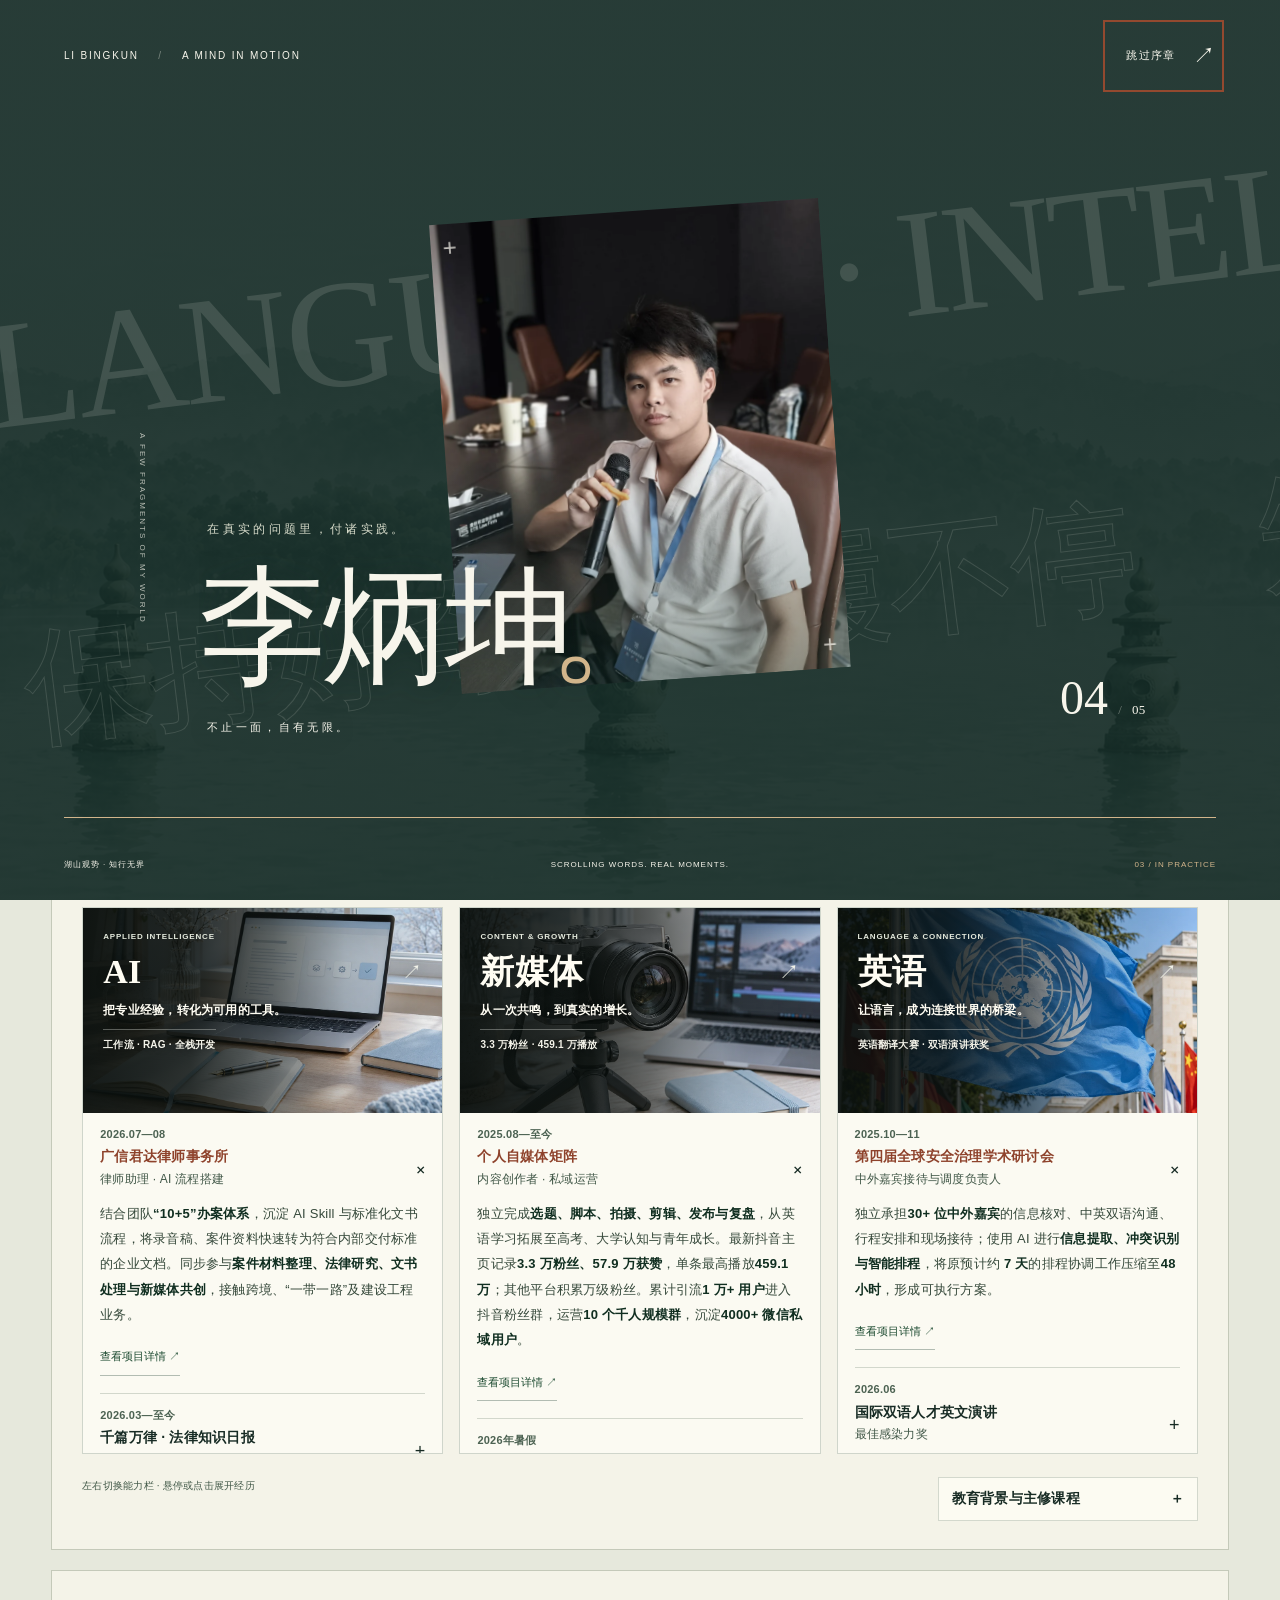
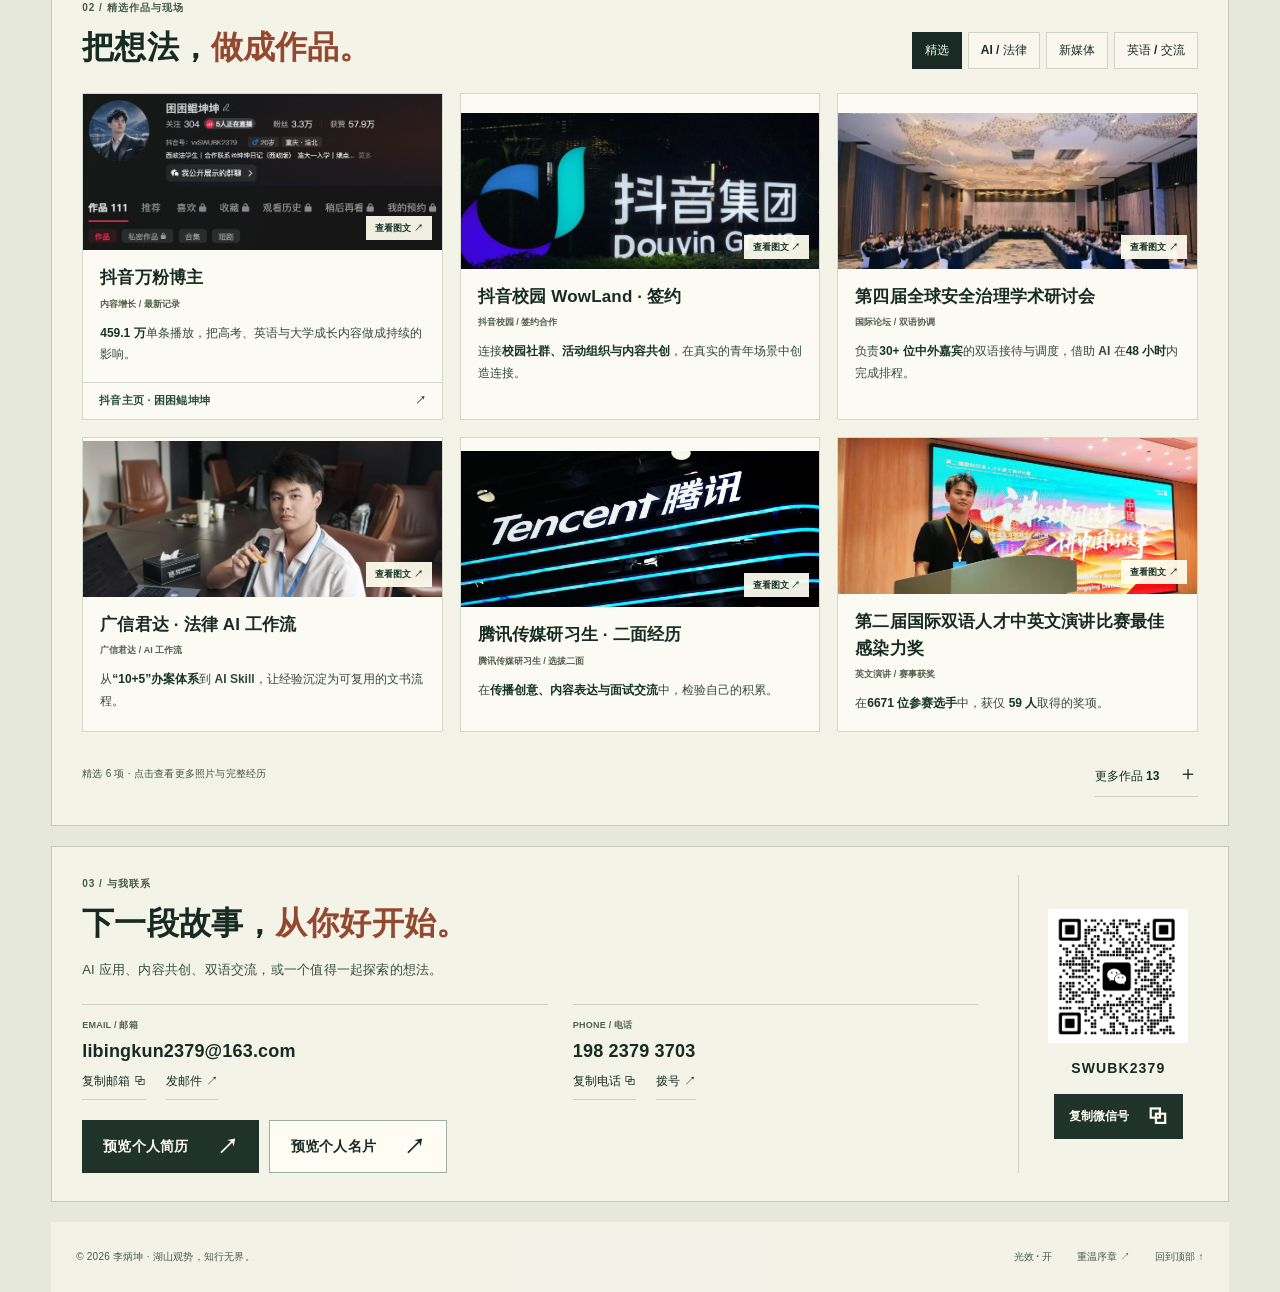
==== commit 7595b377: "Open resume project details in place" ====
--- a/index.html
+++ b/index.html
@@ -1,5 +1,5 @@
 <!DOCTYPE html><html lang="zh-CN"><head><meta charset="UTF-8"><meta name="viewport" content="width=device-width,initial-scale=1"><meta name="theme-color" content="#19221f"><meta name="description" content="李炳坤：西南政法大学海外利益安全专业，AI 应用、新媒体增长与英语国际交流。3.3万粉丝、459.1万单条播放，查看真实项目与完整履历。"><title>Frost 李炳坤 · 走自己的路</title><link rel="icon" href="assets/favicon.svg"><link rel="preload" as="image" href="assets/lake.png"><link rel="stylesheet" href="styles.css"><link rel="stylesheet" href="compact.css"><link rel="stylesheet" href="lane-covers.css"><link rel="stylesheet" href="natural-lake.css"><script src="content.js" defer></script><script src="script.js" defer></script></head><body class="compact"><div class="site-backdrop" aria-hidden="true"></div><canvas id="particle-trail" aria-hidden="true"></canvas><a class="skip-link" href="#main">跳转到正文</a><div class="intro cinematic-intro" id="intro" hidden aria-label="李炳坤的影像序章"><div class="film-lake" aria-hidden="true"></div><div class="intro-top"><span>LI BINGKUN <i>/</i> A MIND IN MOTION</span><button id="skip-intro">跳过序章 <span>↗</span></button></div><div class="film-marquees" aria-hidden="true"><div class="film-marquee"><span>LANGUAGE · INTELLIGENCE · INFLUENCE · </span><span>LANGUAGE · INTELLIGENCE · INFLUENCE · </span></div><div class="film-marquee reverse"><span>保持好奇　步履不停　知行无界　</span><span>保持好奇　步履不停　知行无界　</span></div></div><div class="film-stage"><span class="film-side">A FEW FRAGMENTS OF MY WORLD</span><div class="film-image-stack" aria-hidden="true"><img class="intro-frame is-current" src="assets/lake.png" alt=""><img class="intro-frame" src="assets/photos/bilingual-stage.webp" alt=""><img class="intro-frame" src="assets/photos/hackathon-team.webp" alt=""><img class="intro-frame" src="assets/photos/law-internship.webp" alt=""><img class="intro-frame" src="assets/portrait.jpg" alt=""><span class="film-cross film-cross-tl">+</span><span class="film-cross film-cross-br">+</span></div><div class="film-title"><span class="film-pretitle" id="film-chapter">湖山之间，保持好奇。</span><div class="film-name"><span>李</span><span>炳</span><span>坤</span><i>。</i></div><span class="film-subtitle">不止一面，自有无限。</span></div><span class="film-count"><span id="film-count">01</span><i>/</i>05</span></div><div class="film-progress" aria-hidden="true"><span></span></div><div class="intro-bottom"><span>湖山观势 · 知行无界</span><span>SCROLLING WORDS. REAL MOMENTS.</span><span id="film-category">PROLOGUE / 序章</span></div></div>
-<div class="reading-progress" aria-hidden="true"></div><header class="site-header"><a class="brand" href="#home"><span class="frost-mark" aria-hidden="true">F<i>.</i><svg viewBox="0 0 44 9"><path d="M2 6Q12 0 22 5T42 3"/></svg></span><span class="brand-word">Frost<small>李炳坤 · 个人作品集</small></span></a><nav aria-label="主导航"><a href="#expertise">能力履历</a><a href="#works">精选作品</a><a href="#contact">联系我</a></nav><a data-preview="resume" class="header-download" href="assets/li-bingkun-resume.pdf" target="_blank" rel="noopener">预览简历 ↗</a></header><main id="main" class="compact-main"><section class="compact-hero page-width" id="home" aria-labelledby="hero-title"><div class="hero-panel"><span id="about" class="anchor-alias" aria-hidden="true"></span><span class="eyebrow">FROST · KEEP EXPLORING, KEEP GROWING</span><h1 id="hero-title" class="art-motto">走自己的路，<br>也能一路<br><span>繁花似锦</span></h1><p class="identity"><strong>李炳坤</strong><span>西南政法大学 · 海外利益安全</span></p><p class="compact-bio">以<strong>法律与国家安全</strong>为专业底色，<br>连接 <strong>AI 应用、新媒体增长与英语交流</strong>。<br>把知识带进真实场景，让每一次探索都有回响。</p><div class="primary-actions"><a class="button button-dark" href="#works">浏览我的作品 <span>↗</span></a><a target="_blank" rel="noopener" data-preview="resume" class="button button-paper" href="assets/li-bingkun-resume.pdf">预览个人简历 <span>↗</span></a><a target="_blank" rel="noopener" data-preview="card" class="hero-card-download button button-paper" href="assets/business-card.png">预览个人名片 ↗</a></div><div class="quick-contact"><button data-copy="libingkun2379@163.com" data-label="邮箱">复制邮箱 ⧉</button><button data-copy="19823793703" data-label="电话">复制电话 ⧉</button><button class="replay-opening">重播序章 ↗</button></div></div><figure class="compact-portrait"><img src="assets/portrait.jpg" width="1080" height="1080" alt="李炳坤在雪山湖畔的肖像" fetchpriority="high"><figcaption><strong>保持好奇，步履不停。</strong><span>LI BINGKUN / 2026</span></figcaption></figure><div class="compact-stats"><a href="#works"><strong>3.3<em>万</em></strong><span>抖音粉丝</span></a><a href="#works"><strong>459.1<em>万</em></strong><span>单条最高播放</span></a><a href="#expertise"><strong>4000<em>+</em></strong><span>微信私域用户</span></a><a href="#expertise"><strong>100<em>万</em></strong><span>教育服务累计 GMV</span></a></div></section><section class="page-width compact-section section-shell" id="expertise" aria-labelledby="expertise-title"><div class="compact-section-head"><div><span class="section-index">01 / 能力与精选履历</span><h2 id="expertise-title">三条路径，<span>并行生长。</span></h2></div><div class="rail-controls"><button class="lane-jump active" data-lane="ai" aria-pressed="true">AI</button><button class="lane-jump" data-lane="media" aria-pressed="false">新媒体</button><button class="lane-jump" data-lane="english" aria-pressed="false">英语</button><button id="rail-prev" aria-label="向左浏览能力">←</button><button id="rail-next" aria-label="向右浏览能力">→</button></div></div><div class="resume-rail" id="resume-rail" tabindex="0" aria-label="AI、新媒体与英语履历横向轨道"><article class="resume-lane" id="lane-ai" aria-labelledby="lane-title-ai"><div class="lane-heading"><img class="lane-visual" src="assets/lane-ai-editorial.webp" alt="" aria-hidden="true" width="1100" height="1100" loading="lazy" decoding="async"><span>APPLIED INTELLIGENCE</span><h3 id="lane-title-ai">AI<i>↗</i></h3><p>把专业经验，转化为可用的工具。</p><strong>工作流 · RAG · 全栈开发</strong></div><div class="lane-entries" tabindex="0" aria-label="AI经历列表"><details class="resume-entry" open><summary><span class="entry-date">2026.07—08</span><strong>广信君达律师事务所</strong><span class="entry-role">律师助理 · AI 流程搭建</span><i>+</i></summary><div class="entry-description">结合团队<strong>“10+5”办案体系</strong>，沉淀 AI Skill 与标准化文书流程，将录音稿、案件资料快速转为符合内部交付标准的企业文档。同步参与<strong>案件材料整理、法律研究、文书处理与新媒体共创</strong>，接触跨境、“一带一路”及建设工程业务。<a class="entry-image-link" href="#work-legal" data-work="legal">查看项目详情 ↗</a></div></details><details class="resume-entry" ><summary><span class="entry-date">2026.03—至今</span><strong>千篇万律 · 法律知识日报</strong><span class="entry-role">AI 自动化 · 社群运营</span><i>+</i></summary><div class="entry-description">为广信君达“千篇万律”社群设计信息源、关键词和内容结构，完成<strong>定时检索 → 筛选 → 摘要 → 人工确认分发</strong>；使用 AI 编程与腾讯云函数，将分散资讯转化为持续更新的知识服务。<a class="entry-image-link" href="#work-qianpian" data-work="qianpian">查看项目详情 ↗</a></div></details><details class="resume-entry" ><summary><span class="entry-date">2026.02—03</span><strong>公共议题与政策研究</strong><span class="entry-role">智库研究 · 规范写作</span><i>+</i></summary><div class="entry-description">经多轮选拔参与政府部门智库写作团队，围绕社会舆情、国家安全和公共政策开展<strong>资料搜集、信息筛选、事实核验、框架设计与规范写作</strong>；结合 AI 辅助整理和概括信息。<a class="entry-image-link" href="#work-research" data-work="research">查看项目详情 ↗</a></div></details><details class="resume-entry" ><summary><span class="entry-date">2026.03—至今</span><strong>法润沃土与创新创业项目</strong><span class="entry-role">核心成员 · 网站及 AI 技术负责人</span><i>+</i></summary><div class="entry-description">参与<strong>“挑战杯”“国创赛”</strong>等创新创业项目，负责网站开发、部署与维护；整理专业资料并搭建<strong>RAG 知识库与土地权益智能体</strong>，实现资料检索、专业问答和成果展示。团队共同沉淀<strong>3 项 AI 专利成果</strong>：融合地籍数据的土地权益 AI 多模态分析方法、土地权益侵权识别 AI 专用模型构建方法、土地权益智能保障 AI 领域模型训练方法。<a class="entry-image-link" href="#work-farun" data-work="farun">查看完整项目 ↗</a></div></details><details class="resume-entry" ><summary><span class="entry-date">2026.06</span><strong>抖音 AI 创变者计划</strong><span class="entry-role">AI 创新项目参赛者</span><i>+</i></summary><div class="entry-description">围绕具体用户需求参与<strong>应用场景分析、产品方案设计、AI 工具使用、作品制作与项目展示</strong>，在快速协作中探索可落地的 AI 方案。<a class="entry-image-link" href="#work-hackathon" data-work="hackathon">查看项目详情 ↗</a></div></details><details class="resume-entry" ><summary><span class="entry-date">持续学习</span><strong>AI 工程与应用认证</strong><span class="entry-role">智能体 · Prompt · 百炼</span><i>+</i></summary><div class="entry-description">取得<strong>智能体工程师、微调工程师、Prompt 工程师</strong>认证，以及阿里云<strong>百炼智能体应用、内容生产、RAG 应用构建及优化</strong>专项认证；完成<strong>AI 时代运营新势力实训</strong>。<a class="entry-image-link" href="#work-credentials" data-work="credentials">查看项目详情 ↗</a></div></details></div></article><article class="resume-lane" id="lane-media" aria-labelledby="lane-title-media"><div class="lane-heading"><img class="lane-visual" src="assets/lane-media-editorial.webp" alt="" aria-hidden="true" width="1100" height="1100" loading="lazy" decoding="async"><span>CONTENT & GROWTH</span><h3 id="lane-title-media">新媒体<i>↗</i></h3><p>从一次共鸣，到真实的增长。</p><strong>3.3 万粉丝 · 459.1 万播放</strong></div><div class="lane-entries" tabindex="0" aria-label="新媒体经历列表"><details class="resume-entry" open><summary><span class="entry-date">2025.08—至今</span><strong>个人自媒体矩阵</strong><span class="entry-role">内容创作者 · 私域运营</span><i>+</i></summary><div class="entry-description">独立完成<strong>选题、脚本、拍摄、剪辑、发布与复盘</strong>，从英语学习拓展至高考、大学认知与青年成长。最新抖音主页记录<strong>3.3 万粉丝、57.9 万获赞</strong>，单条最高播放<strong>459.1 万</strong>；其他平台积累万级粉丝。累计引流<strong>1 万+ 用户</strong>进入抖音粉丝群，运营<strong>10 个千人规模群</strong>，沉淀<strong>4000+ 微信私域用户</strong>。<a class="entry-image-link" href="#work-creator" data-work="creator">查看项目详情 ↗</a></div></details><details class="resume-entry" ><summary><span class="entry-date">2026年暑假</span><strong>26炳坤 · 西政新生成长营</strong><span class="entry-role">发起人 · 知识产品与社群</span><i>+</i></summary><div class="entry-description">从 0 到 1 组织西政本地知识库与新生成长社群，累计整理<strong>上百万字</strong>资料，完成分类检索、网站、阅读路径、登录权限及免费与进阶双层机制。建立<strong>100+ 人</strong>本地成长社群、<strong>500+ 人</strong>抖音新生群，连接内容触达、知识交付与持续成长服务。<a class="entry-image-link" href="#work-knowledge" data-work="knowledge">查看项目详情 ↗</a></div></details><details class="resume-entry" ><summary><span class="entry-date">2026.05—至今</span><strong>杭州浪尖菁英教育</strong><span class="entry-role">签约博主 · 高考与新生服务</span><i>+</i></summary><div class="entry-description">围绕高考志愿、院校专业、大学认知及新生适应创作内容，将服务延伸至<strong>志愿咨询、新生陪跑和长期用户运营</strong>。<strong>200 名用户转化、5000 元客单价、累计 GMV 100 万元</strong>。<a class="entry-image-link" href="#work-creator" data-work="creator">查看项目详情 ↗</a></div></details><details class="resume-entry" ><summary><span class="entry-date">2026.02—至今</span><strong>新东方 · 校园市场</strong><span class="entry-role">校园内容运营支持</span><i>+</i></summary><div class="entry-description">可以协助完成<strong>校区小红书账号定位、选题策划、内容制作与校园活动推广</strong>，对雅思、托福及留学用户需求进行分类和跟进，将内容传播与用户服务连接起来。<a class="entry-image-link" href="#work-neworiental" data-work="neworiental">查看项目详情 ↗</a></div></details><details class="resume-entry" ><summary><span class="entry-date">2026年</span><strong>腾讯传媒研习生</strong><span class="entry-role">选拔二面 · 内容传播</span><i>+</i></summary><div class="entry-description">参与<strong>腾讯传媒研习生「鹅创营」项目选拔，进入二面</strong>，积累内容表达、传播创意及面试交流经验。<a class="entry-image-link" href="#work-tencent" data-work="tencent">查看项目详情 ↗</a></div></details><details class="resume-entry" ><summary><span class="entry-date">2026.02—07</span><strong>广东闻望律师事务所</strong><span class="entry-role">法律内容与 AI 流程支持</span><i>+</i></summary><div class="entry-description">参与<strong>法律内容策划、拍摄剪辑与线上运营协作</strong>，积累<strong>10 万+播放</strong>内容实践；结合资料整理与 AI 流程，支持专业内容制作及用户沟通。<a class="entry-image-link" href="#work-wenwang" data-work="wenwang">查看内容数据与现场记录 ↗</a></div></details><details class="resume-entry" ><summary><span class="entry-date">校园实践</span><strong>抖音校园 WowLand</strong><span class="entry-role">签约合作 · 校园社群</span><i>+</i></summary><div class="entry-description">参与<strong>抖音校园 WowLand 签约合作</strong>，围绕校园场景开展<strong>社群运营、活动组织与内容共创</strong>，连接真实的青年需求与校园交流。<a class="entry-image-link" href="#work-wowland" data-work="wowland">查看项目详情 ↗</a></div></details><details class="resume-entry" ><summary><span class="entry-date">2026.02—至今</span><strong>至善者联盟</strong><span class="entry-role">青年社区共建者</span><i>+</i></summary><div class="entry-description">围绕竞赛、升学就业、AI 实践与大学成长开展分享，参与答疑、资源链接与项目伙伴协同，参与<strong>300+ 人青年社群</strong>的内容运营与氛围共建，部分分享获评精华帖；相关经验分享累计<strong>触达近千名大学生</strong>。<a class="entry-image-link" href="#work-altruism" data-work="altruism">查看项目详情 ↗</a></div></details><details class="resume-entry" ><summary><span class="entry-date">2026.02</span><strong>国家安全教育宣传</strong><span class="entry-role">宣传片角色出演 · 公共传播</span><i>+</i></summary><div class="entry-description">参与国家安全教育宣传片拍摄，完成<strong>角色理解、台词表达、镜头演绎与团队协作</strong>；参与作品覆盖约<strong>30 万师生</strong>。<a class="entry-image-link" href="#work-security-film" data-work="security-film">查看宣传片出镜记录 ↗</a></div></details></div></article><article class="resume-lane" id="lane-english" aria-labelledby="lane-title-english"><div class="lane-heading"><img class="lane-visual" src="assets/lane-english-international.webp" alt="" aria-hidden="true" width="1100" height="1100" loading="lazy" decoding="async"><span>LANGUAGE & CONNECTION</span><h3 id="lane-title-english">英语<i>↗</i></h3><p>让语言，成为连接世界的桥梁。</p><strong>英语翻译大赛 · 双语演讲获奖</strong></div><div class="lane-entries" tabindex="0" aria-label="英语经历列表"><details class="resume-entry" open><summary><span class="entry-date">2025.10—11</span><strong>第四届全球安全治理学术研讨会</strong><span class="entry-role">中外嘉宾接待与调度负责人</span><i>+</i></summary><div class="entry-description">独立承担<strong>30+ 位中外嘉宾</strong>的信息核对、中英双语沟通、行程安排和现场接待；使用 AI 进行<strong>信息提取、冲突识别与智能排程</strong>，将原预计约 <strong>7 天</strong>的排程协调工作压缩至<strong>48 小时</strong>，形成可执行方案。<a class="entry-image-link" href="#work-forum" data-work="forum">查看项目详情 ↗</a></div></details><details class="resume-entry" ><summary><span class="entry-date">2026.06</span><strong>国际双语人才英文演讲</strong><span class="entry-role">最佳感染力奖</span><i>+</i></summary><div class="entry-description">独立完成英文演讲稿设计、语言打磨、语音训练与舞台表达，在<strong>6671 名选手</strong>中获仅 <strong>59 人</strong>取得的<strong>“最佳感染力奖”</strong>，训练英文公众演讲与跨文化传播。<a class="entry-image-link" href="#work-speech" data-work="speech">查看项目详情 ↗</a></div></details><details class="resume-entry" ><summary><span class="entry-date">2025年</span><strong>全国大学生英语翻译大赛</strong><span class="entry-role">国家三等奖</span><i>+</i></summary><div class="entry-description">完成英文材料理解、术语处理、语义转换与译文校对，获得<strong>国家三等奖</strong>；大一阶段通过<strong>大学英语四、六级</strong>，将语言学习用于翻译、主持与国际交流。<a class="entry-image-link" href="#work-translation" data-work="translation">查看项目详情 ↗</a></div></details><details class="resume-entry" ><summary><span class="entry-date">2026.05</span><strong>中俄青年友好交流</strong><span class="entry-role">中英双语主持</span><i>+</i></summary><div class="entry-description">仅用<strong>两天</strong>完成双语主持准备，负责青年交流活动的<strong>流程衔接、中英切换、现场协同与临场调整</strong>；持续参与跨文化交流及英语主持实践。<a class="entry-image-link" href="#work-hosting" data-work="hosting">查看双语主持现场 ↗</a></div></details><details class="resume-entry" ><summary><span class="entry-date">2026.09</span><strong>青年领导力项目</strong><span class="entry-role">青年交流 · 领导力学习</span><i>+</i></summary><div class="entry-description">参与<strong>青年领导力项目</strong>相关学习与交流，持续探索青年成长、跨文化沟通与社区共创；<a class="entry-image-link" href="#work-leadership" data-work="leadership">查看项目详情 ↗</a></div></details></div></article></div><div class="resume-footnote"><span>左右切换能力栏 · 悬停或点击展开经历</span><details class="education-detail"><summary><span>教育背景与主修课程</span><span class="education-toggle" aria-hidden="true"></span></summary><p><strong>西南政法大学 · 海外利益安全</strong><br>国际法、涉外法律实务、国家安全学、第二外语、国际商事仲裁法、海外利益安全风险评估与监测预警。</p></details></div></section><section class="page-width compact-section section-shell" id="works" aria-labelledby="works-title"><div class="compact-section-head"><div><span class="section-index">02 / 精选作品与现场</span><h2 id="works-title">把想法，<span>做成作品。</span></h2></div><div class="work-filters" aria-label="筛选作品"><button data-filter="all" class="active" aria-pressed="true">精选</button><button data-filter="ai" aria-pressed="false">AI / 法律</button><button data-filter="media" aria-pressed="false">新媒体</button><button data-filter="english" aria-pressed="false">英语 / 交流</button></div></div><span id="moments" class="anchor-alias" aria-hidden="true"></span><span id="practice" class="anchor-alias" aria-hidden="true"></span><div class="compact-work-grid"><article class="portfolio-card has-card-link" data-category="media" id="work-creator" data-order="0"><button class="portfolio-open" data-project="creator" aria-label="查看抖音万粉博主详情"><span class="portfolio-cover creator-frame"><img src="assets/photos/creator-douyin-profile.jpg" alt="困困鲲坤坤的抖音主页与置顶作品" loading="lazy"><span class="cover-open">查看图文 ↗</span></span><span class="portfolio-copy"><strong>抖音万粉博主</strong><span class="portfolio-tag">内容增长 / 最新记录</span><span class="portfolio-summary"><strong>459.1 万</strong>单条播放，把高考、英语与大学成长内容做成持续的影响。</span></span></button><a class="card-external-link" href="https://www.douyin.com/user/MS4wLjABAAAA9_BrvI7P0rSsESkHjRzPnPtVAPOXw4ht7WaaNR8EHko" target="_blank" rel="noopener noreferrer">抖音主页 · 困困鲲坤坤 <span aria-hidden="true">↗</span></a></article>
+<div class="reading-progress" aria-hidden="true"></div><header class="site-header"><a class="brand" href="#home"><span class="frost-mark" aria-hidden="true">F<i>.</i><svg viewBox="0 0 44 9"><path d="M2 6Q12 0 22 5T42 3"/></svg></span><span class="brand-word">Frost<small>李炳坤 · 个人作品集</small></span></a><nav aria-label="主导航"><a href="#expertise">能力履历</a><a href="#works">精选作品</a><a href="#contact">联系我</a></nav><a data-preview="resume" class="header-download" href="assets/li-bingkun-resume.pdf" target="_blank" rel="noopener">预览简历 ↗</a></header><main id="main" class="compact-main"><section class="compact-hero page-width" id="home" aria-labelledby="hero-title"><div class="hero-panel"><span id="about" class="anchor-alias" aria-hidden="true"></span><span class="eyebrow">FROST · KEEP EXPLORING, KEEP GROWING</span><h1 id="hero-title" class="art-motto">走自己的路，<br>也能一路<br><span>繁花似锦</span></h1><p class="identity"><strong>李炳坤</strong><span>西南政法大学 · 海外利益安全</span></p><p class="compact-bio">以<strong>法律与国家安全</strong>为专业底色，<br>连接 <strong>AI 应用、新媒体增长与英语交流</strong>。<br>把知识带进真实场景，让每一次探索都有回响。</p><div class="primary-actions"><a class="button button-dark" href="#works">浏览我的作品 <span>↗</span></a><a target="_blank" rel="noopener" data-preview="resume" class="button button-paper" href="assets/li-bingkun-resume.pdf">预览个人简历 <span>↗</span></a><a target="_blank" rel="noopener" data-preview="card" class="hero-card-download button button-paper" href="assets/business-card.png">预览个人名片 ↗</a></div><div class="quick-contact"><button data-copy="libingkun2379@163.com" data-label="邮箱">复制邮箱 ⧉</button><button data-copy="19823793703" data-label="电话">复制电话 ⧉</button><button class="replay-opening">重播序章 ↗</button></div></div><figure class="compact-portrait"><img src="assets/portrait.jpg" width="1080" height="1080" alt="李炳坤在雪山湖畔的肖像" fetchpriority="high"><figcaption><strong>保持好奇，步履不停。</strong><span>LI BINGKUN / 2026</span></figcaption></figure><div class="compact-stats"><a href="#works"><strong>3.3<em>万</em></strong><span>抖音粉丝</span></a><a href="#works"><strong>459.1<em>万</em></strong><span>单条最高播放</span></a><a href="#expertise"><strong>4000<em>+</em></strong><span>微信私域用户</span></a><a href="#expertise"><strong>100<em>万</em></strong><span>教育服务累计 GMV</span></a></div></section><section class="page-width compact-section section-shell" id="expertise" aria-labelledby="expertise-title"><div class="compact-section-head"><div><span class="section-index">01 / 能力与精选履历</span><h2 id="expertise-title">三条路径，<span>并行生长。</span></h2></div><div class="rail-controls"><button class="lane-jump active" data-lane="ai" aria-pressed="true">AI</button><button class="lane-jump" data-lane="media" aria-pressed="false">新媒体</button><button class="lane-jump" data-lane="english" aria-pressed="false">英语</button><button id="rail-prev" aria-label="向左浏览能力">←</button><button id="rail-next" aria-label="向右浏览能力">→</button></div></div><div class="resume-rail" id="resume-rail" tabindex="0" aria-label="AI、新媒体与英语履历横向轨道"><article class="resume-lane" id="lane-ai" aria-labelledby="lane-title-ai"><div class="lane-heading"><img class="lane-visual" src="assets/lane-ai-editorial.webp" alt="" aria-hidden="true" width="1100" height="1100" loading="lazy" decoding="async"><span>APPLIED INTELLIGENCE</span><h3 id="lane-title-ai">AI<i>↗</i></h3><p>把专业经验，转化为可用的工具。</p><strong>工作流 · RAG · 全栈开发</strong></div><div class="lane-entries" tabindex="0" aria-label="AI经历列表"><details class="resume-entry" open><summary><span class="entry-date">2026.07—08</span><strong>广信君达律师事务所</strong><span class="entry-role">律师助理 · AI 流程搭建</span><i>+</i></summary><div class="entry-description">结合团队<strong>“10+5”办案体系</strong>，沉淀 AI Skill 与标准化文书流程，将录音稿、案件资料快速转为符合内部交付标准的企业文档。同步参与<strong>案件材料整理、法律研究、文书处理与新媒体共创</strong>，接触跨境、“一带一路”及建设工程业务。<button type="button" class="entry-image-link" data-project="legal" aria-haspopup="dialog">查看项目详情 ↗</button></div></details><details class="resume-entry" ><summary><span class="entry-date">2026.03—至今</span><strong>千篇万律 · 法律知识日报</strong><span class="entry-role">AI 自动化 · 社群运营</span><i>+</i></summary><div class="entry-description">为广信君达“千篇万律”社群设计信息源、关键词和内容结构，完成<strong>定时检索 → 筛选 → 摘要 → 人工确认分发</strong>；使用 AI 编程与腾讯云函数，将分散资讯转化为持续更新的知识服务。<button type="button" class="entry-image-link" data-project="qianpian" aria-haspopup="dialog">查看项目详情 ↗</button></div></details><details class="resume-entry" ><summary><span class="entry-date">2026.02—03</span><strong>公共议题与政策研究</strong><span class="entry-role">智库研究 · 规范写作</span><i>+</i></summary><div class="entry-description">经多轮选拔参与政府部门智库写作团队，围绕社会舆情、国家安全和公共政策开展<strong>资料搜集、信息筛选、事实核验、框架设计与规范写作</strong>；结合 AI 辅助整理和概括信息。<button type="button" class="entry-image-link" data-project="research" aria-haspopup="dialog">查看项目详情 ↗</button></div></details><details class="resume-entry" ><summary><span class="entry-date">2026.03—至今</span><strong>法润沃土与创新创业项目</strong><span class="entry-role">核心成员 · 网站及 AI 技术负责人</span><i>+</i></summary><div class="entry-description">参与<strong>“挑战杯”“国创赛”</strong>等创新创业项目，负责网站开发、部署与维护；整理专业资料并搭建<strong>RAG 知识库与土地权益智能体</strong>，实现资料检索、专业问答和成果展示。团队共同沉淀<strong>3 项 AI 专利成果</strong>：融合地籍数据的土地权益 AI 多模态分析方法、土地权益侵权识别 AI 专用模型构建方法、土地权益智能保障 AI 领域模型训练方法。<button type="button" class="entry-image-link" data-project="farun" aria-haspopup="dialog">查看项目详情 ↗</button></div></details><details class="resume-entry" ><summary><span class="entry-date">2026.06</span><strong>抖音 AI 创变者计划</strong><span class="entry-role">AI 创新项目参赛者</span><i>+</i></summary><div class="entry-description">围绕具体用户需求参与<strong>应用场景分析、产品方案设计、AI 工具使用、作品制作与项目展示</strong>，在快速协作中探索可落地的 AI 方案。<button type="button" class="entry-image-link" data-project="hackathon" aria-haspopup="dialog">查看项目详情 ↗</button></div></details><details class="resume-entry" ><summary><span class="entry-date">持续学习</span><strong>AI 工程与应用认证</strong><span class="entry-role">智能体 · Prompt · 百炼</span><i>+</i></summary><div class="entry-description">取得<strong>智能体工程师、微调工程师、Prompt 工程师</strong>认证，以及阿里云<strong>百炼智能体应用、内容生产、RAG 应用构建及优化</strong>专项认证；完成<strong>AI 时代运营新势力实训</strong>。<button type="button" class="entry-image-link" data-project="credentials" aria-haspopup="dialog">查看项目详情 ↗</button></div></details></div></article><article class="resume-lane" id="lane-media" aria-labelledby="lane-title-media"><div class="lane-heading"><img class="lane-visual" src="assets/lane-media-editorial.webp" alt="" aria-hidden="true" width="1100" height="1100" loading="lazy" decoding="async"><span>CONTENT & GROWTH</span><h3 id="lane-title-media">新媒体<i>↗</i></h3><p>从一次共鸣，到真实的增长。</p><strong>3.3 万粉丝 · 459.1 万播放</strong></div><div class="lane-entries" tabindex="0" aria-label="新媒体经历列表"><details class="resume-entry" open><summary><span class="entry-date">2025.08—至今</span><strong>个人自媒体矩阵</strong><span class="entry-role">内容创作者 · 私域运营</span><i>+</i></summary><div class="entry-description">独立完成<strong>选题、脚本、拍摄、剪辑、发布与复盘</strong>，从英语学习拓展至高考、大学认知与青年成长。最新抖音主页记录<strong>3.3 万粉丝、57.9 万获赞</strong>，单条最高播放<strong>459.1 万</strong>；其他平台积累万级粉丝。累计引流<strong>1 万+ 用户</strong>进入抖音粉丝群，运营<strong>10 个千人规模群</strong>，沉淀<strong>4000+ 微信私域用户</strong>。<button type="button" class="entry-image-link" data-project="creator" aria-haspopup="dialog">查看项目详情 ↗</button></div></details><details class="resume-entry" ><summary><span class="entry-date">2026年暑假</span><strong>26炳坤 · 西政新生成长营</strong><span class="entry-role">发起人 · 知识产品与社群</span><i>+</i></summary><div class="entry-description">从 0 到 1 组织西政本地知识库与新生成长社群，累计整理<strong>上百万字</strong>资料，完成分类检索、网站、阅读路径、登录权限及免费与进阶双层机制。建立<strong>100+ 人</strong>本地成长社群、<strong>500+ 人</strong>抖音新生群，连接内容触达、知识交付与持续成长服务。<button type="button" class="entry-image-link" data-project="knowledge" aria-haspopup="dialog">查看项目详情 ↗</button></div></details><details class="resume-entry" ><summary><span class="entry-date">2026.05—至今</span><strong>杭州浪尖菁英教育</strong><span class="entry-role">签约博主 · 高考与新生服务</span><i>+</i></summary><div class="entry-description">围绕高考志愿、院校专业、大学认知及新生适应创作内容，将服务延伸至<strong>志愿咨询、新生陪跑和长期用户运营</strong>。<strong>200 名用户转化、5000 元客单价、累计 GMV 100 万元</strong>。<button type="button" class="entry-image-link" data-project="creator" aria-haspopup="dialog">查看项目详情 ↗</button></div></details><details class="resume-entry" ><summary><span class="entry-date">2026.02—至今</span><strong>新东方 · 校园市场</strong><span class="entry-role">校园内容运营支持</span><i>+</i></summary><div class="entry-description">可以协助完成<strong>校区小红书账号定位、选题策划、内容制作与校园活动推广</strong>，对雅思、托福及留学用户需求进行分类和跟进，将内容传播与用户服务连接起来。<button type="button" class="entry-image-link" data-project="neworiental" aria-haspopup="dialog">查看项目详情 ↗</button></div></details><details class="resume-entry" ><summary><span class="entry-date">2026年</span><strong>腾讯传媒研习生</strong><span class="entry-role">选拔二面 · 内容传播</span><i>+</i></summary><div class="entry-description">参与<strong>腾讯传媒研习生「鹅创营」项目选拔，进入二面</strong>，积累内容表达、传播创意及面试交流经验。<button type="button" class="entry-image-link" data-project="tencent" aria-haspopup="dialog">查看项目详情 ↗</button></div></details><details class="resume-entry" ><summary><span class="entry-date">2026.02—07</span><strong>广东闻望律师事务所</strong><span class="entry-role">法律内容与 AI 流程支持</span><i>+</i></summary><div class="entry-description">参与<strong>法律内容策划、拍摄剪辑与线上运营协作</strong>，积累<strong>10 万+播放</strong>内容实践；结合资料整理与 AI 流程，支持专业内容制作及用户沟通。<button type="button" class="entry-image-link" data-project="wenwang" aria-haspopup="dialog">查看内容数据与现场记录 ↗</button></div></details><details class="resume-entry" ><summary><span class="entry-date">校园实践</span><strong>抖音校园 WowLand</strong><span class="entry-role">签约合作 · 校园社群</span><i>+</i></summary><div class="entry-description">参与<strong>抖音校园 WowLand 签约合作</strong>，围绕校园场景开展<strong>社群运营、活动组织与内容共创</strong>，连接真实的青年需求与校园交流。<button type="button" class="entry-image-link" data-project="wowland" aria-haspopup="dialog">查看项目详情 ↗</button></div></details><details class="resume-entry" ><summary><span class="entry-date">2026.02—至今</span><strong>至善者联盟</strong><span class="entry-role">青年社区共建者</span><i>+</i></summary><div class="entry-description">围绕竞赛、升学就业、AI 实践与大学成长开展分享，参与答疑、资源链接与项目伙伴协同，参与<strong>300+ 人青年社群</strong>的内容运营与氛围共建，部分分享获评精华帖；相关经验分享累计<strong>触达近千名大学生</strong>。<button type="button" class="entry-image-link" data-project="altruism" aria-haspopup="dialog">查看项目详情 ↗</button></div></details><details class="resume-entry" ><summary><span class="entry-date">2026.02</span><strong>国家安全教育宣传</strong><span class="entry-role">宣传片角色出演 · 公共传播</span><i>+</i></summary><div class="entry-description">参与国家安全教育宣传片拍摄，完成<strong>角色理解、台词表达、镜头演绎与团队协作</strong>；参与作品覆盖约<strong>30 万师生</strong>。<button type="button" class="entry-image-link" data-project="security-film" aria-haspopup="dialog">查看宣传片出镜记录 ↗</button></div></details></div></article><article class="resume-lane" id="lane-english" aria-labelledby="lane-title-english"><div class="lane-heading"><img class="lane-visual" src="assets/lane-english-international.webp" alt="" aria-hidden="true" width="1100" height="1100" loading="lazy" decoding="async"><span>LANGUAGE & CONNECTION</span><h3 id="lane-title-english">英语<i>↗</i></h3><p>让语言，成为连接世界的桥梁。</p><strong>英语翻译大赛 · 双语演讲获奖</strong></div><div class="lane-entries" tabindex="0" aria-label="英语经历列表"><details class="resume-entry" open><summary><span class="entry-date">2025.10—11</span><strong>第四届全球安全治理学术研讨会</strong><span class="entry-role">中外嘉宾接待与调度负责人</span><i>+</i></summary><div class="entry-description">独立承担<strong>30+ 位中外嘉宾</strong>的信息核对、中英双语沟通、行程安排和现场接待；使用 AI 进行<strong>信息提取、冲突识别与智能排程</strong>，将原预计约 <strong>7 天</strong>的排程协调工作压缩至<strong>48 小时</strong>，形成可执行方案。<button type="button" class="entry-image-link" data-project="forum" aria-haspopup="dialog">查看项目详情 ↗</button></div></details><details class="resume-entry" ><summary><span class="entry-date">2026.06</span><strong>国际双语人才英文演讲</strong><span class="entry-role">最佳感染力奖</span><i>+</i></summary><div class="entry-description">独立完成英文演讲稿设计、语言打磨、语音训练与舞台表达，在<strong>6671 名选手</strong>中获仅 <strong>59 人</strong>取得的<strong>“最佳感染力奖”</strong>，训练英文公众演讲与跨文化传播。<button type="button" class="entry-image-link" data-project="speech" aria-haspopup="dialog">查看项目详情 ↗</button></div></details><details class="resume-entry" ><summary><span class="entry-date">2025年</span><strong>全国大学生英语翻译大赛</strong><span class="entry-role">国家三等奖</span><i>+</i></summary><div class="entry-description">完成英文材料理解、术语处理、语义转换与译文校对，获得<strong>国家三等奖</strong>；大一阶段通过<strong>大学英语四、六级</strong>，将语言学习用于翻译、主持与国际交流。<button type="button" class="entry-image-link" data-project="translation" aria-haspopup="dialog">查看项目详情 ↗</button></div></details><details class="resume-entry" ><summary><span class="entry-date">2026.05</span><strong>中俄青年友好交流</strong><span class="entry-role">中英双语主持</span><i>+</i></summary><div class="entry-description">仅用<strong>两天</strong>完成双语主持准备，负责青年交流活动的<strong>流程衔接、中英切换、现场协同与临场调整</strong>；持续参与跨文化交流及英语主持实践。<button type="button" class="entry-image-link" data-project="hosting" aria-haspopup="dialog">查看双语主持现场 ↗</button></div></details><details class="resume-entry" ><summary><span class="entry-date">2026.09</span><strong>青年领导力项目</strong><span class="entry-role">青年交流 · 领导力学习</span><i>+</i></summary><div class="entry-description">参与<strong>青年领导力项目</strong>相关学习与交流，持续探索青年成长、跨文化沟通与社区共创；<button type="button" class="entry-image-link" data-project="leadership" aria-haspopup="dialog">查看项目详情 ↗</button></div></details></div></article></div><div class="resume-footnote"><span>左右切换能力栏 · 悬停或点击展开经历</span><details class="education-detail"><summary><span>教育背景与主修课程</span><span class="education-toggle" aria-hidden="true"></span></summary><p><strong>西南政法大学 · 海外利益安全</strong><br>国际法、涉外法律实务、国家安全学、第二外语、国际商事仲裁法、海外利益安全风险评估与监测预警。</p></details></div></section><section class="page-width compact-section section-shell" id="works" aria-labelledby="works-title"><div class="compact-section-head"><div><span class="section-index">02 / 精选作品与现场</span><h2 id="works-title">把想法，<span>做成作品。</span></h2></div><div class="work-filters" aria-label="筛选作品"><button data-filter="all" class="active" aria-pressed="true">精选</button><button data-filter="ai" aria-pressed="false">AI / 法律</button><button data-filter="media" aria-pressed="false">新媒体</button><button data-filter="english" aria-pressed="false">英语 / 交流</button></div></div><span id="moments" class="anchor-alias" aria-hidden="true"></span><span id="practice" class="anchor-alias" aria-hidden="true"></span><div class="compact-work-grid"><article class="portfolio-card has-card-link" data-category="media" id="work-creator" data-order="0"><button class="portfolio-open" data-project="creator" aria-label="查看抖音万粉博主详情"><span class="portfolio-cover creator-frame"><img src="assets/photos/creator-douyin-profile.jpg" alt="困困鲲坤坤的抖音主页与置顶作品" loading="lazy"><span class="cover-open">查看图文 ↗</span></span><span class="portfolio-copy"><strong>抖音万粉博主</strong><span class="portfolio-tag">内容增长 / 最新记录</span><span class="portfolio-summary"><strong>459.1 万</strong>单条播放，把高考、英语与大学成长内容做成持续的影响。</span></span></button><a class="card-external-link" href="https://www.douyin.com/user/MS4wLjABAAAA9_BrvI7P0rSsESkHjRzPnPtVAPOXw4ht7WaaNR8EHko" target="_blank" rel="noopener noreferrer">抖音主页 · 困困鲲坤坤 <span aria-hidden="true">↗</span></a></article>
 <article class="portfolio-card" data-category="media" id="work-wowland" data-order="1"><button class="portfolio-open" data-project="wowland" aria-label="查看抖音校园 WowLand · 签约详情"><span class="portfolio-cover "><img src="assets/photos/douyin-group.webp" alt="抖音校园 WowLand · 签约" loading="lazy"><span class="cover-open">查看图文 ↗</span></span><span class="portfolio-copy"><strong>抖音校园 WowLand · 签约</strong><span class="portfolio-tag">抖音校园 / 签约合作</span><span class="portfolio-summary">连接<strong>校园社群、活动组织与内容共创</strong>，在真实的青年场景中创造连接。</span></span></button></article>
 <article class="portfolio-card" data-category="english" id="work-forum" data-order="2"><button class="portfolio-open" data-project="forum" aria-label="查看第四届全球安全治理学术研讨会详情"><span class="portfolio-cover"><img src="assets/photos/forum-fourth-group.webp" alt="第四届全球安全治理学术研讨会相关画面" loading="lazy"><span class="cover-open">查看图文 ↗</span></span><span class="portfolio-copy"><strong>第四届全球安全治理学术研讨会</strong><span class="portfolio-tag">国际论坛 / 双语协调</span><span class="portfolio-summary">负责<strong>30+ 位中外嘉宾</strong>的双语接待与调度，借助 AI 在<strong>48 小时</strong>内完成排程。</span></span></button></article>
 <article class="portfolio-card" data-category="ai" id="work-legal" data-order="3"><button class="portfolio-open" data-project="legal" aria-label="查看广信君达 · 法律 AI 工作流详情"><span class="portfolio-cover"><img src="assets/photos/law-internship.webp" alt="广信君达 · 法律 AI 工作流相关画面" loading="lazy"><span class="cover-open">查看图文 ↗</span></span><span class="portfolio-copy"><strong>广信君达 · 法律 AI 工作流</strong><span class="portfolio-tag">广信君达 / AI 工作流</span><span class="portfolio-summary">从<strong>“10+5”办案体系</strong>到 AI Skill，让经验沉淀为可复用的文书流程。</span></span></button></article>
--- a/natural-lake.css
+++ b/natural-lake.css
@@ -186,7 +186,7 @@
   .portfolio-cover::after { display: none; }
 }
 
-/* Resume links lead to the existing portfolio card. */
+/* Keep previously shared portfolio anchors usable. */
 .portfolio-card { scroll-margin-top: 105px; }
 .portfolio-card.is-linked { outline: 2px solid var(--accent); outline-offset: 5px; }
 .portfolio-cover.creator-frame > img { object-fit: cover; object-position: center top; }
@@ -219,25 +219,6 @@
   background: var(--paper);
 }
 
-@media (prefers-reduced-motion: no-preference) {
-  .portfolio-card.is-arriving .portfolio-cover > img {
-    animation: work-cover-reveal .8s var(--ease) both;
-  }
-  .portfolio-card.is-arriving .portfolio-cover::after {
-    animation: work-cover-light .85s var(--ease) both;
-  }
-}
-
-@keyframes work-cover-reveal {
-  from { clip-path: polygon(0 0, 63% 0, 41% 100%, 0 100%); transform: scale(1.075); }
-  to { clip-path: polygon(0 0, 120% 0, 100% 100%, 0 100%); transform: scale(1); }
-}
-
-@keyframes work-cover-light {
-  from { transform: translateX(-115%); }
-  to { transform: translateX(115%); }
-}
-
 @media (prefers-reduced-motion: reduce) {
   .work-link-preview, .work-link-preview.is-visible { transform: none; transition: none; }
 }
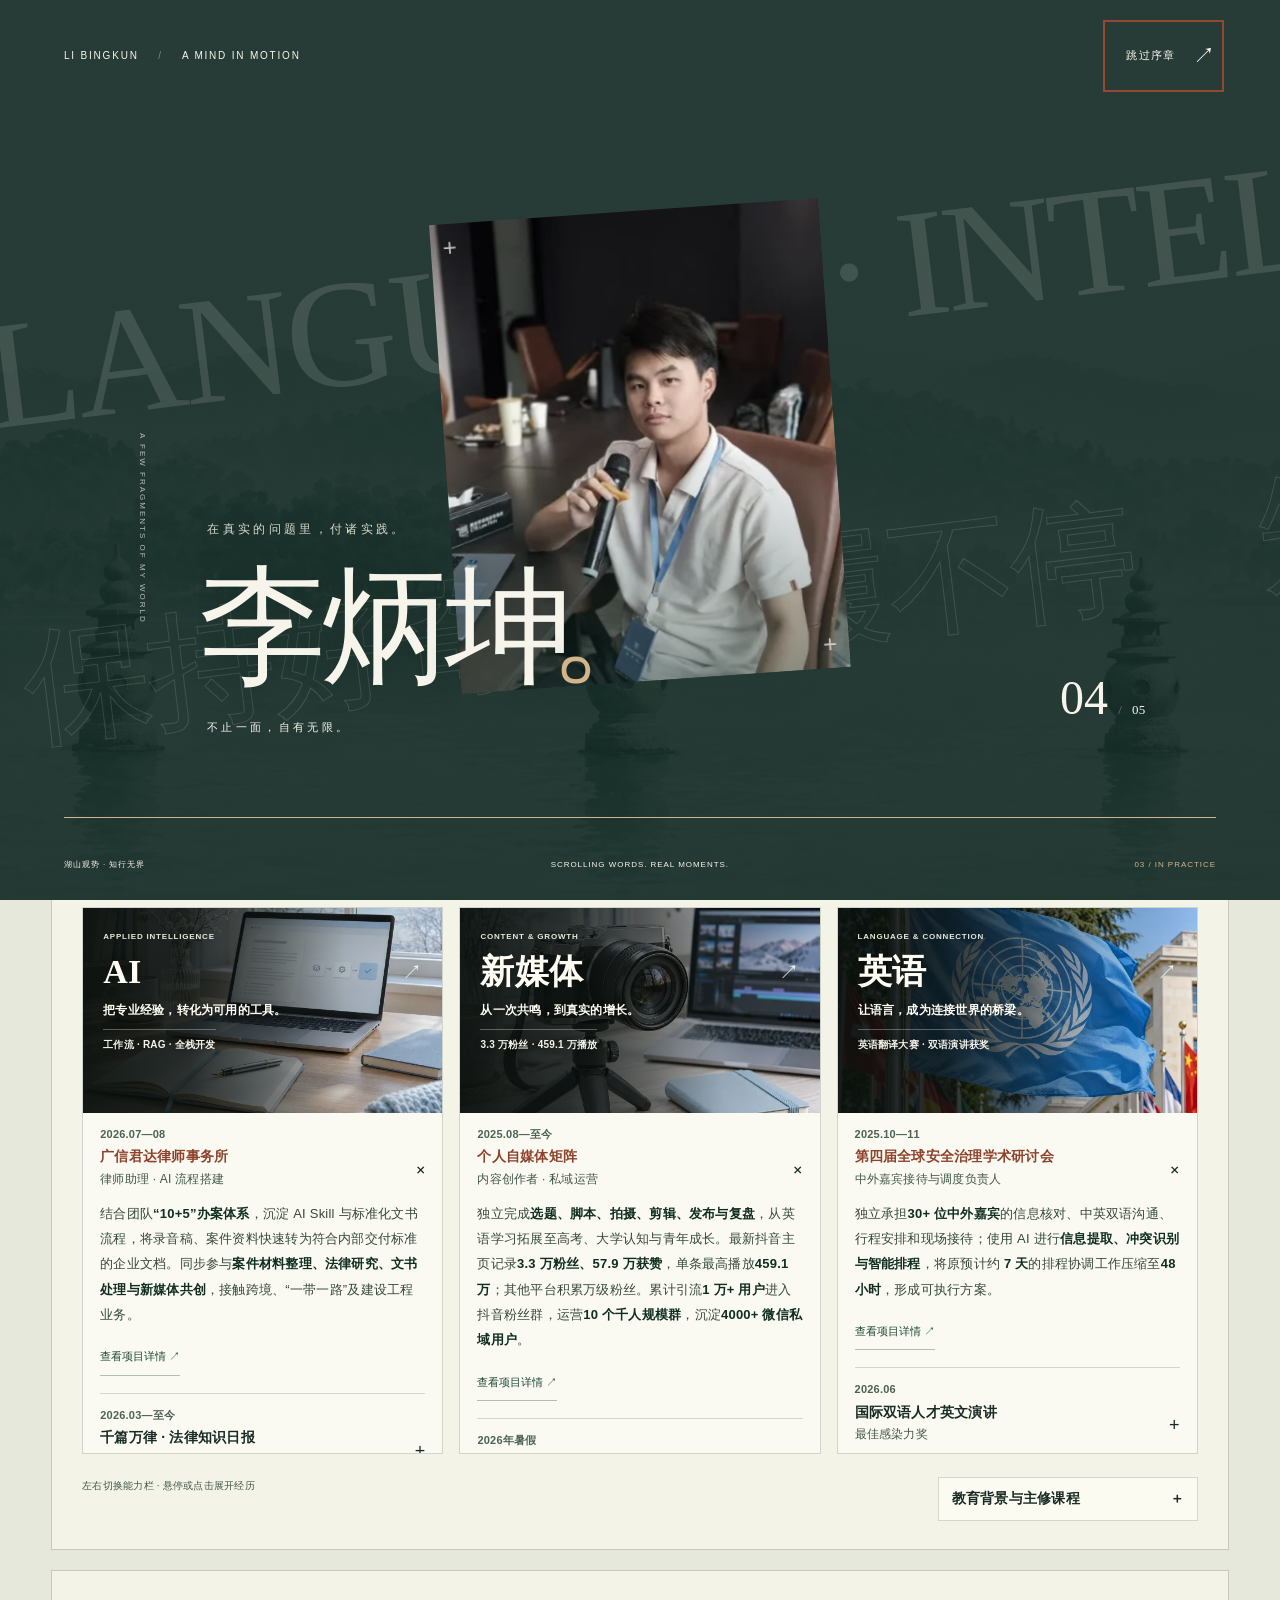
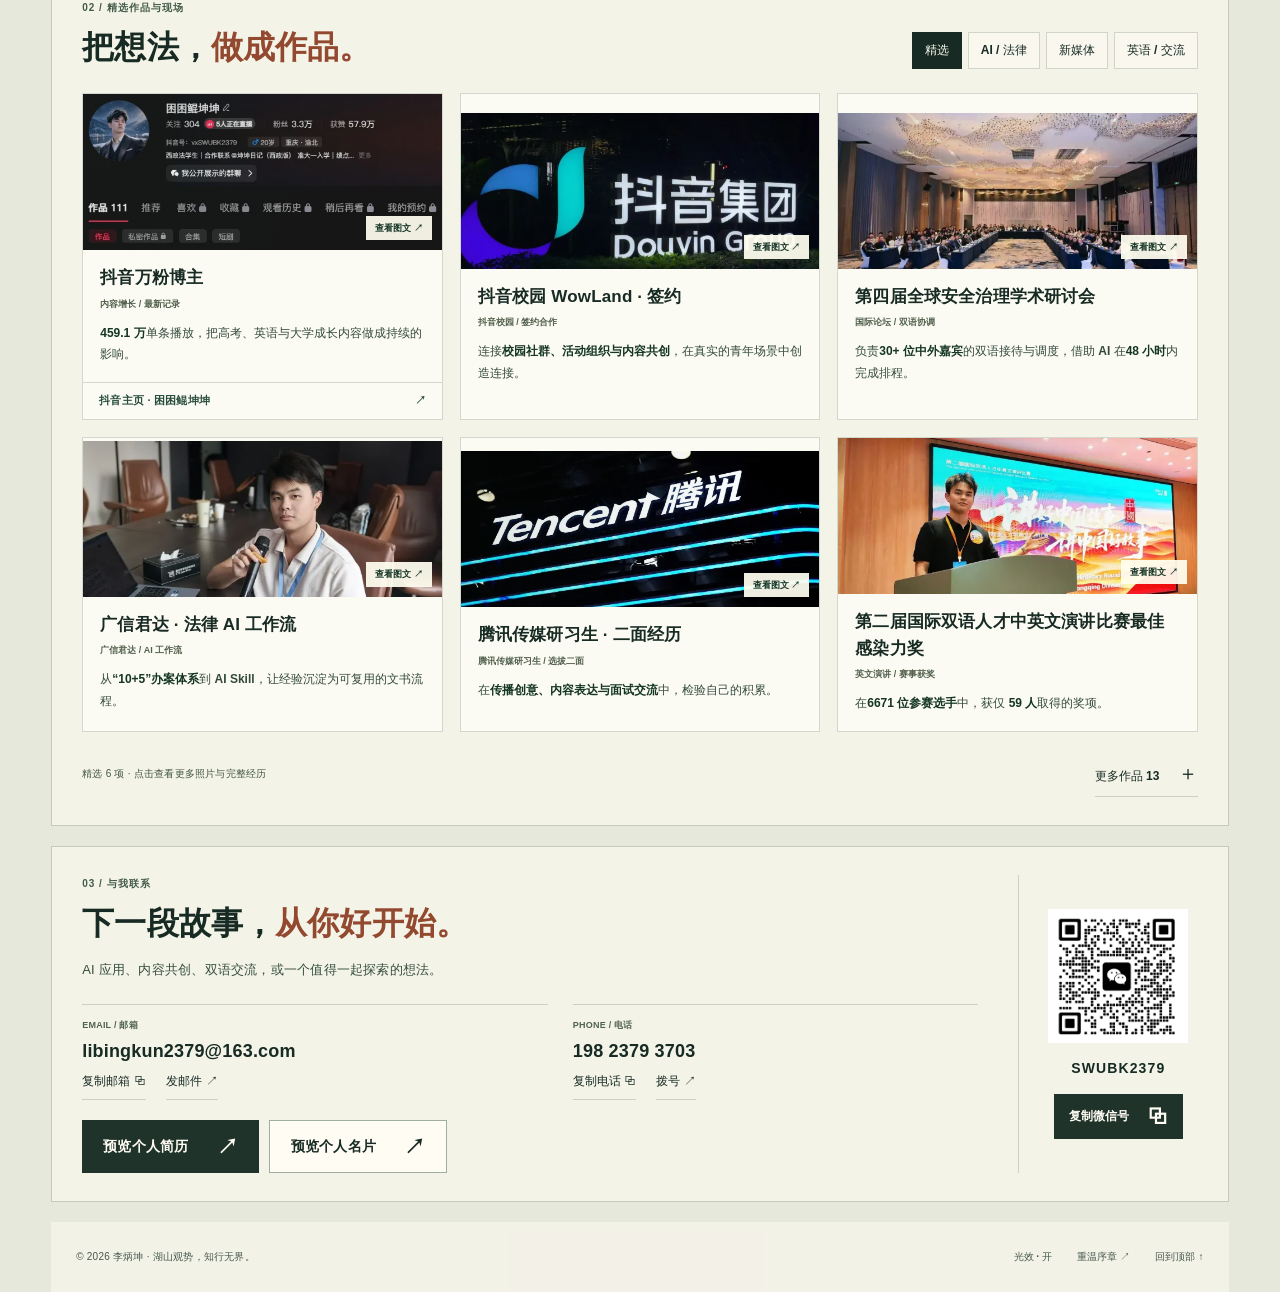
==== commit 06eefb38: "Reduce mobile image transfer with responsive WebP assets" ====
--- a/index.html
+++ b/index.html
@@ -1,20 +1,20 @@
-<!DOCTYPE html><html lang="zh-CN"><head><meta charset="UTF-8"><meta name="viewport" content="width=device-width,initial-scale=1"><meta name="theme-color" content="#19221f"><meta name="description" content="李炳坤：西南政法大学海外利益安全专业，AI 应用、新媒体增长与英语国际交流。3.3万粉丝、459.1万单条播放，查看真实项目与完整履历。"><title>Frost 李炳坤 · 走自己的路</title><link rel="icon" href="assets/favicon.svg"><link rel="preload" as="image" href="assets/lake.png"><link rel="stylesheet" href="styles.css"><link rel="stylesheet" href="compact.css"><link rel="stylesheet" href="lane-covers.css"><link rel="stylesheet" href="natural-lake.css"><script src="content.js" defer></script><script src="script.js" defer></script></head><body class="compact"><div class="site-backdrop" aria-hidden="true"></div><canvas id="particle-trail" aria-hidden="true"></canvas><a class="skip-link" href="#main">跳转到正文</a><div class="intro cinematic-intro" id="intro" hidden aria-label="李炳坤的影像序章"><div class="film-lake" aria-hidden="true"></div><div class="intro-top"><span>LI BINGKUN <i>/</i> A MIND IN MOTION</span><button id="skip-intro">跳过序章 <span>↗</span></button></div><div class="film-marquees" aria-hidden="true"><div class="film-marquee"><span>LANGUAGE · INTELLIGENCE · INFLUENCE · </span><span>LANGUAGE · INTELLIGENCE · INFLUENCE · </span></div><div class="film-marquee reverse"><span>保持好奇　步履不停　知行无界　</span><span>保持好奇　步履不停　知行无界　</span></div></div><div class="film-stage"><span class="film-side">A FEW FRAGMENTS OF MY WORLD</span><div class="film-image-stack" aria-hidden="true"><img class="intro-frame is-current" src="assets/lake.png" alt=""><img class="intro-frame" src="assets/photos/bilingual-stage.webp" alt=""><img class="intro-frame" src="assets/photos/hackathon-team.webp" alt=""><img class="intro-frame" src="assets/photos/law-internship.webp" alt=""><img class="intro-frame" src="assets/portrait.jpg" alt=""><span class="film-cross film-cross-tl">+</span><span class="film-cross film-cross-br">+</span></div><div class="film-title"><span class="film-pretitle" id="film-chapter">湖山之间，保持好奇。</span><div class="film-name"><span>李</span><span>炳</span><span>坤</span><i>。</i></div><span class="film-subtitle">不止一面，自有无限。</span></div><span class="film-count"><span id="film-count">01</span><i>/</i>05</span></div><div class="film-progress" aria-hidden="true"><span></span></div><div class="intro-bottom"><span>湖山观势 · 知行无界</span><span>SCROLLING WORDS. REAL MOMENTS.</span><span id="film-category">PROLOGUE / 序章</span></div></div>
-<div class="reading-progress" aria-hidden="true"></div><header class="site-header"><a class="brand" href="#home"><span class="frost-mark" aria-hidden="true">F<i>.</i><svg viewBox="0 0 44 9"><path d="M2 6Q12 0 22 5T42 3"/></svg></span><span class="brand-word">Frost<small>李炳坤 · 个人作品集</small></span></a><nav aria-label="主导航"><a href="#expertise">能力履历</a><a href="#works">精选作品</a><a href="#contact">联系我</a></nav><a data-preview="resume" class="header-download" href="assets/li-bingkun-resume.pdf" target="_blank" rel="noopener">预览简历 ↗</a></header><main id="main" class="compact-main"><section class="compact-hero page-width" id="home" aria-labelledby="hero-title"><div class="hero-panel"><span id="about" class="anchor-alias" aria-hidden="true"></span><span class="eyebrow">FROST · KEEP EXPLORING, KEEP GROWING</span><h1 id="hero-title" class="art-motto">走自己的路，<br>也能一路<br><span>繁花似锦</span></h1><p class="identity"><strong>李炳坤</strong><span>西南政法大学 · 海外利益安全</span></p><p class="compact-bio">以<strong>法律与国家安全</strong>为专业底色，<br>连接 <strong>AI 应用、新媒体增长与英语交流</strong>。<br>把知识带进真实场景，让每一次探索都有回响。</p><div class="primary-actions"><a class="button button-dark" href="#works">浏览我的作品 <span>↗</span></a><a target="_blank" rel="noopener" data-preview="resume" class="button button-paper" href="assets/li-bingkun-resume.pdf">预览个人简历 <span>↗</span></a><a target="_blank" rel="noopener" data-preview="card" class="hero-card-download button button-paper" href="assets/business-card.png">预览个人名片 ↗</a></div><div class="quick-contact"><button data-copy="libingkun2379@163.com" data-label="邮箱">复制邮箱 ⧉</button><button data-copy="19823793703" data-label="电话">复制电话 ⧉</button><button class="replay-opening">重播序章 ↗</button></div></div><figure class="compact-portrait"><img src="assets/portrait.jpg" width="1080" height="1080" alt="李炳坤在雪山湖畔的肖像" fetchpriority="high"><figcaption><strong>保持好奇，步履不停。</strong><span>LI BINGKUN / 2026</span></figcaption></figure><div class="compact-stats"><a href="#works"><strong>3.3<em>万</em></strong><span>抖音粉丝</span></a><a href="#works"><strong>459.1<em>万</em></strong><span>单条最高播放</span></a><a href="#expertise"><strong>4000<em>+</em></strong><span>微信私域用户</span></a><a href="#expertise"><strong>100<em>万</em></strong><span>教育服务累计 GMV</span></a></div></section><section class="page-width compact-section section-shell" id="expertise" aria-labelledby="expertise-title"><div class="compact-section-head"><div><span class="section-index">01 / 能力与精选履历</span><h2 id="expertise-title">三条路径，<span>并行生长。</span></h2></div><div class="rail-controls"><button class="lane-jump active" data-lane="ai" aria-pressed="true">AI</button><button class="lane-jump" data-lane="media" aria-pressed="false">新媒体</button><button class="lane-jump" data-lane="english" aria-pressed="false">英语</button><button id="rail-prev" aria-label="向左浏览能力">←</button><button id="rail-next" aria-label="向右浏览能力">→</button></div></div><div class="resume-rail" id="resume-rail" tabindex="0" aria-label="AI、新媒体与英语履历横向轨道"><article class="resume-lane" id="lane-ai" aria-labelledby="lane-title-ai"><div class="lane-heading"><img class="lane-visual" src="assets/lane-ai-editorial.webp" alt="" aria-hidden="true" width="1100" height="1100" loading="lazy" decoding="async"><span>APPLIED INTELLIGENCE</span><h3 id="lane-title-ai">AI<i>↗</i></h3><p>把专业经验，转化为可用的工具。</p><strong>工作流 · RAG · 全栈开发</strong></div><div class="lane-entries" tabindex="0" aria-label="AI经历列表"><details class="resume-entry" open><summary><span class="entry-date">2026.07—08</span><strong>广信君达律师事务所</strong><span class="entry-role">律师助理 · AI 流程搭建</span><i>+</i></summary><div class="entry-description">结合团队<strong>“10+5”办案体系</strong>，沉淀 AI Skill 与标准化文书流程，将录音稿、案件资料快速转为符合内部交付标准的企业文档。同步参与<strong>案件材料整理、法律研究、文书处理与新媒体共创</strong>，接触跨境、“一带一路”及建设工程业务。<button type="button" class="entry-image-link" data-project="legal" aria-haspopup="dialog">查看项目详情 ↗</button></div></details><details class="resume-entry" ><summary><span class="entry-date">2026.03—至今</span><strong>千篇万律 · 法律知识日报</strong><span class="entry-role">AI 自动化 · 社群运营</span><i>+</i></summary><div class="entry-description">为广信君达“千篇万律”社群设计信息源、关键词和内容结构，完成<strong>定时检索 → 筛选 → 摘要 → 人工确认分发</strong>；使用 AI 编程与腾讯云函数，将分散资讯转化为持续更新的知识服务。<button type="button" class="entry-image-link" data-project="qianpian" aria-haspopup="dialog">查看项目详情 ↗</button></div></details><details class="resume-entry" ><summary><span class="entry-date">2026.02—03</span><strong>公共议题与政策研究</strong><span class="entry-role">智库研究 · 规范写作</span><i>+</i></summary><div class="entry-description">经多轮选拔参与政府部门智库写作团队，围绕社会舆情、国家安全和公共政策开展<strong>资料搜集、信息筛选、事实核验、框架设计与规范写作</strong>；结合 AI 辅助整理和概括信息。<button type="button" class="entry-image-link" data-project="research" aria-haspopup="dialog">查看项目详情 ↗</button></div></details><details class="resume-entry" ><summary><span class="entry-date">2026.03—至今</span><strong>法润沃土与创新创业项目</strong><span class="entry-role">核心成员 · 网站及 AI 技术负责人</span><i>+</i></summary><div class="entry-description">参与<strong>“挑战杯”“国创赛”</strong>等创新创业项目，负责网站开发、部署与维护；整理专业资料并搭建<strong>RAG 知识库与土地权益智能体</strong>，实现资料检索、专业问答和成果展示。团队共同沉淀<strong>3 项 AI 专利成果</strong>：融合地籍数据的土地权益 AI 多模态分析方法、土地权益侵权识别 AI 专用模型构建方法、土地权益智能保障 AI 领域模型训练方法。<button type="button" class="entry-image-link" data-project="farun" aria-haspopup="dialog">查看项目详情 ↗</button></div></details><details class="resume-entry" ><summary><span class="entry-date">2026.06</span><strong>抖音 AI 创变者计划</strong><span class="entry-role">AI 创新项目参赛者</span><i>+</i></summary><div class="entry-description">围绕具体用户需求参与<strong>应用场景分析、产品方案设计、AI 工具使用、作品制作与项目展示</strong>，在快速协作中探索可落地的 AI 方案。<button type="button" class="entry-image-link" data-project="hackathon" aria-haspopup="dialog">查看项目详情 ↗</button></div></details><details class="resume-entry" ><summary><span class="entry-date">持续学习</span><strong>AI 工程与应用认证</strong><span class="entry-role">智能体 · Prompt · 百炼</span><i>+</i></summary><div class="entry-description">取得<strong>智能体工程师、微调工程师、Prompt 工程师</strong>认证，以及阿里云<strong>百炼智能体应用、内容生产、RAG 应用构建及优化</strong>专项认证；完成<strong>AI 时代运营新势力实训</strong>。<button type="button" class="entry-image-link" data-project="credentials" aria-haspopup="dialog">查看项目详情 ↗</button></div></details></div></article><article class="resume-lane" id="lane-media" aria-labelledby="lane-title-media"><div class="lane-heading"><img class="lane-visual" src="assets/lane-media-editorial.webp" alt="" aria-hidden="true" width="1100" height="1100" loading="lazy" decoding="async"><span>CONTENT & GROWTH</span><h3 id="lane-title-media">新媒体<i>↗</i></h3><p>从一次共鸣，到真实的增长。</p><strong>3.3 万粉丝 · 459.1 万播放</strong></div><div class="lane-entries" tabindex="0" aria-label="新媒体经历列表"><details class="resume-entry" open><summary><span class="entry-date">2025.08—至今</span><strong>个人自媒体矩阵</strong><span class="entry-role">内容创作者 · 私域运营</span><i>+</i></summary><div class="entry-description">独立完成<strong>选题、脚本、拍摄、剪辑、发布与复盘</strong>，从英语学习拓展至高考、大学认知与青年成长。最新抖音主页记录<strong>3.3 万粉丝、57.9 万获赞</strong>，单条最高播放<strong>459.1 万</strong>；其他平台积累万级粉丝。累计引流<strong>1 万+ 用户</strong>进入抖音粉丝群，运营<strong>10 个千人规模群</strong>，沉淀<strong>4000+ 微信私域用户</strong>。<button type="button" class="entry-image-link" data-project="creator" aria-haspopup="dialog">查看项目详情 ↗</button></div></details><details class="resume-entry" ><summary><span class="entry-date">2026年暑假</span><strong>26炳坤 · 西政新生成长营</strong><span class="entry-role">发起人 · 知识产品与社群</span><i>+</i></summary><div class="entry-description">从 0 到 1 组织西政本地知识库与新生成长社群，累计整理<strong>上百万字</strong>资料，完成分类检索、网站、阅读路径、登录权限及免费与进阶双层机制。建立<strong>100+ 人</strong>本地成长社群、<strong>500+ 人</strong>抖音新生群，连接内容触达、知识交付与持续成长服务。<button type="button" class="entry-image-link" data-project="knowledge" aria-haspopup="dialog">查看项目详情 ↗</button></div></details><details class="resume-entry" ><summary><span class="entry-date">2026.05—至今</span><strong>杭州浪尖菁英教育</strong><span class="entry-role">签约博主 · 高考与新生服务</span><i>+</i></summary><div class="entry-description">围绕高考志愿、院校专业、大学认知及新生适应创作内容，将服务延伸至<strong>志愿咨询、新生陪跑和长期用户运营</strong>。<strong>200 名用户转化、5000 元客单价、累计 GMV 100 万元</strong>。<button type="button" class="entry-image-link" data-project="creator" aria-haspopup="dialog">查看项目详情 ↗</button></div></details><details class="resume-entry" ><summary><span class="entry-date">2026.02—至今</span><strong>新东方 · 校园市场</strong><span class="entry-role">校园内容运营支持</span><i>+</i></summary><div class="entry-description">可以协助完成<strong>校区小红书账号定位、选题策划、内容制作与校园活动推广</strong>，对雅思、托福及留学用户需求进行分类和跟进，将内容传播与用户服务连接起来。<button type="button" class="entry-image-link" data-project="neworiental" aria-haspopup="dialog">查看项目详情 ↗</button></div></details><details class="resume-entry" ><summary><span class="entry-date">2026年</span><strong>腾讯传媒研习生</strong><span class="entry-role">选拔二面 · 内容传播</span><i>+</i></summary><div class="entry-description">参与<strong>腾讯传媒研习生「鹅创营」项目选拔，进入二面</strong>，积累内容表达、传播创意及面试交流经验。<button type="button" class="entry-image-link" data-project="tencent" aria-haspopup="dialog">查看项目详情 ↗</button></div></details><details class="resume-entry" ><summary><span class="entry-date">2026.02—07</span><strong>广东闻望律师事务所</strong><span class="entry-role">法律内容与 AI 流程支持</span><i>+</i></summary><div class="entry-description">参与<strong>法律内容策划、拍摄剪辑与线上运营协作</strong>，积累<strong>10 万+播放</strong>内容实践；结合资料整理与 AI 流程，支持专业内容制作及用户沟通。<button type="button" class="entry-image-link" data-project="wenwang" aria-haspopup="dialog">查看内容数据与现场记录 ↗</button></div></details><details class="resume-entry" ><summary><span class="entry-date">校园实践</span><strong>抖音校园 WowLand</strong><span class="entry-role">签约合作 · 校园社群</span><i>+</i></summary><div class="entry-description">参与<strong>抖音校园 WowLand 签约合作</strong>，围绕校园场景开展<strong>社群运营、活动组织与内容共创</strong>，连接真实的青年需求与校园交流。<button type="button" class="entry-image-link" data-project="wowland" aria-haspopup="dialog">查看项目详情 ↗</button></div></details><details class="resume-entry" ><summary><span class="entry-date">2026.02—至今</span><strong>至善者联盟</strong><span class="entry-role">青年社区共建者</span><i>+</i></summary><div class="entry-description">围绕竞赛、升学就业、AI 实践与大学成长开展分享，参与答疑、资源链接与项目伙伴协同，参与<strong>300+ 人青年社群</strong>的内容运营与氛围共建，部分分享获评精华帖；相关经验分享累计<strong>触达近千名大学生</strong>。<button type="button" class="entry-image-link" data-project="altruism" aria-haspopup="dialog">查看项目详情 ↗</button></div></details><details class="resume-entry" ><summary><span class="entry-date">2026.02</span><strong>国家安全教育宣传</strong><span class="entry-role">宣传片角色出演 · 公共传播</span><i>+</i></summary><div class="entry-description">参与国家安全教育宣传片拍摄，完成<strong>角色理解、台词表达、镜头演绎与团队协作</strong>；参与作品覆盖约<strong>30 万师生</strong>。<button type="button" class="entry-image-link" data-project="security-film" aria-haspopup="dialog">查看宣传片出镜记录 ↗</button></div></details></div></article><article class="resume-lane" id="lane-english" aria-labelledby="lane-title-english"><div class="lane-heading"><img class="lane-visual" src="assets/lane-english-international.webp" alt="" aria-hidden="true" width="1100" height="1100" loading="lazy" decoding="async"><span>LANGUAGE & CONNECTION</span><h3 id="lane-title-english">英语<i>↗</i></h3><p>让语言，成为连接世界的桥梁。</p><strong>英语翻译大赛 · 双语演讲获奖</strong></div><div class="lane-entries" tabindex="0" aria-label="英语经历列表"><details class="resume-entry" open><summary><span class="entry-date">2025.10—11</span><strong>第四届全球安全治理学术研讨会</strong><span class="entry-role">中外嘉宾接待与调度负责人</span><i>+</i></summary><div class="entry-description">独立承担<strong>30+ 位中外嘉宾</strong>的信息核对、中英双语沟通、行程安排和现场接待；使用 AI 进行<strong>信息提取、冲突识别与智能排程</strong>，将原预计约 <strong>7 天</strong>的排程协调工作压缩至<strong>48 小时</strong>，形成可执行方案。<button type="button" class="entry-image-link" data-project="forum" aria-haspopup="dialog">查看项目详情 ↗</button></div></details><details class="resume-entry" ><summary><span class="entry-date">2026.06</span><strong>国际双语人才英文演讲</strong><span class="entry-role">最佳感染力奖</span><i>+</i></summary><div class="entry-description">独立完成英文演讲稿设计、语言打磨、语音训练与舞台表达，在<strong>6671 名选手</strong>中获仅 <strong>59 人</strong>取得的<strong>“最佳感染力奖”</strong>，训练英文公众演讲与跨文化传播。<button type="button" class="entry-image-link" data-project="speech" aria-haspopup="dialog">查看项目详情 ↗</button></div></details><details class="resume-entry" ><summary><span class="entry-date">2025年</span><strong>全国大学生英语翻译大赛</strong><span class="entry-role">国家三等奖</span><i>+</i></summary><div class="entry-description">完成英文材料理解、术语处理、语义转换与译文校对，获得<strong>国家三等奖</strong>；大一阶段通过<strong>大学英语四、六级</strong>，将语言学习用于翻译、主持与国际交流。<button type="button" class="entry-image-link" data-project="translation" aria-haspopup="dialog">查看项目详情 ↗</button></div></details><details class="resume-entry" ><summary><span class="entry-date">2026.05</span><strong>中俄青年友好交流</strong><span class="entry-role">中英双语主持</span><i>+</i></summary><div class="entry-description">仅用<strong>两天</strong>完成双语主持准备，负责青年交流活动的<strong>流程衔接、中英切换、现场协同与临场调整</strong>；持续参与跨文化交流及英语主持实践。<button type="button" class="entry-image-link" data-project="hosting" aria-haspopup="dialog">查看双语主持现场 ↗</button></div></details><details class="resume-entry" ><summary><span class="entry-date">2026.09</span><strong>青年领导力项目</strong><span class="entry-role">青年交流 · 领导力学习</span><i>+</i></summary><div class="entry-description">参与<strong>青年领导力项目</strong>相关学习与交流，持续探索青年成长、跨文化沟通与社区共创；<button type="button" class="entry-image-link" data-project="leadership" aria-haspopup="dialog">查看项目详情 ↗</button></div></details></div></article></div><div class="resume-footnote"><span>左右切换能力栏 · 悬停或点击展开经历</span><details class="education-detail"><summary><span>教育背景与主修课程</span><span class="education-toggle" aria-hidden="true"></span></summary><p><strong>西南政法大学 · 海外利益安全</strong><br>国际法、涉外法律实务、国家安全学、第二外语、国际商事仲裁法、海外利益安全风险评估与监测预警。</p></details></div></section><section class="page-width compact-section section-shell" id="works" aria-labelledby="works-title"><div class="compact-section-head"><div><span class="section-index">02 / 精选作品与现场</span><h2 id="works-title">把想法，<span>做成作品。</span></h2></div><div class="work-filters" aria-label="筛选作品"><button data-filter="all" class="active" aria-pressed="true">精选</button><button data-filter="ai" aria-pressed="false">AI / 法律</button><button data-filter="media" aria-pressed="false">新媒体</button><button data-filter="english" aria-pressed="false">英语 / 交流</button></div></div><span id="moments" class="anchor-alias" aria-hidden="true"></span><span id="practice" class="anchor-alias" aria-hidden="true"></span><div class="compact-work-grid"><article class="portfolio-card has-card-link" data-category="media" id="work-creator" data-order="0"><button class="portfolio-open" data-project="creator" aria-label="查看抖音万粉博主详情"><span class="portfolio-cover creator-frame"><img src="assets/photos/creator-douyin-profile.jpg" alt="困困鲲坤坤的抖音主页与置顶作品" loading="lazy"><span class="cover-open">查看图文 ↗</span></span><span class="portfolio-copy"><strong>抖音万粉博主</strong><span class="portfolio-tag">内容增长 / 最新记录</span><span class="portfolio-summary"><strong>459.1 万</strong>单条播放，把高考、英语与大学成长内容做成持续的影响。</span></span></button><a class="card-external-link" href="https://www.douyin.com/user/MS4wLjABAAAA9_BrvI7P0rSsESkHjRzPnPtVAPOXw4ht7WaaNR8EHko" target="_blank" rel="noopener noreferrer">抖音主页 · 困困鲲坤坤 <span aria-hidden="true">↗</span></a></article>
-<article class="portfolio-card" data-category="media" id="work-wowland" data-order="1"><button class="portfolio-open" data-project="wowland" aria-label="查看抖音校园 WowLand · 签约详情"><span class="portfolio-cover "><img src="assets/photos/douyin-group.webp" alt="抖音校园 WowLand · 签约" loading="lazy"><span class="cover-open">查看图文 ↗</span></span><span class="portfolio-copy"><strong>抖音校园 WowLand · 签约</strong><span class="portfolio-tag">抖音校园 / 签约合作</span><span class="portfolio-summary">连接<strong>校园社群、活动组织与内容共创</strong>，在真实的青年场景中创造连接。</span></span></button></article>
-<article class="portfolio-card" data-category="english" id="work-forum" data-order="2"><button class="portfolio-open" data-project="forum" aria-label="查看第四届全球安全治理学术研讨会详情"><span class="portfolio-cover"><img src="assets/photos/forum-fourth-group.webp" alt="第四届全球安全治理学术研讨会相关画面" loading="lazy"><span class="cover-open">查看图文 ↗</span></span><span class="portfolio-copy"><strong>第四届全球安全治理学术研讨会</strong><span class="portfolio-tag">国际论坛 / 双语协调</span><span class="portfolio-summary">负责<strong>30+ 位中外嘉宾</strong>的双语接待与调度，借助 AI 在<strong>48 小时</strong>内完成排程。</span></span></button></article>
-<article class="portfolio-card" data-category="ai" id="work-legal" data-order="3"><button class="portfolio-open" data-project="legal" aria-label="查看广信君达 · 法律 AI 工作流详情"><span class="portfolio-cover"><img src="assets/photos/law-internship.webp" alt="广信君达 · 法律 AI 工作流相关画面" loading="lazy"><span class="cover-open">查看图文 ↗</span></span><span class="portfolio-copy"><strong>广信君达 · 法律 AI 工作流</strong><span class="portfolio-tag">广信君达 / AI 工作流</span><span class="portfolio-summary">从<strong>“10+5”办案体系</strong>到 AI Skill，让经验沉淀为可复用的文书流程。</span></span></button></article>
-<article class="portfolio-card" data-category="media" id="work-tencent" data-order="4"><button class="portfolio-open" data-project="tencent" aria-label="查看腾讯传媒研习生 · 二面经历详情"><span class="portfolio-cover "><img src="assets/photos/tencent-selected-sign.webp" alt="腾讯传媒研习生 · 二面经历" loading="lazy"><span class="cover-open">查看图文 ↗</span></span><span class="portfolio-copy"><strong>腾讯传媒研习生 · 二面经历</strong><span class="portfolio-tag">腾讯传媒研习生 / 选拔二面</span><span class="portfolio-summary">在<strong>传播创意、内容表达与面试交流</strong>中，检验自己的积累。</span></span></button></article>
-<article class="portfolio-card" data-category="english" id="work-speech" data-order="5"><button class="portfolio-open" data-project="speech" aria-label="查看第二届国际双语人才中英文演讲比赛最佳感染力奖详情"><span class="portfolio-cover speech-frame"><img src="assets/photos/bilingual-stage.webp" alt="第二届国际双语人才中英文演讲比赛最佳感染力奖相关画面" loading="lazy"><span class="cover-open">查看图文 ↗</span></span><span class="portfolio-copy"><strong>第二届国际双语人才中英文演讲比赛最佳感染力奖</strong><span class="portfolio-tag">英文演讲 / 赛事获奖</span><span class="portfolio-summary">在<strong>6671 位参赛选手</strong>中，获仅 <strong>59 人</strong>取得的奖项。</span></span></button></article>
-<article class="portfolio-card" data-category="ai" id="work-hackathon" data-order="6" hidden><button class="portfolio-open" data-project="hackathon" aria-label="查看西南政法大学黑客松大赛详情"><span class="portfolio-cover hackathon-frame"><img src="assets/photos/hackathon-team.webp" alt="西南政法大学黑客松大赛相关画面" loading="lazy"><span class="cover-open">查看图文 ↗</span></span><span class="portfolio-copy"><strong>西南政法大学黑客松大赛</strong><span class="portfolio-tag">抖音 AI 创变者计划 · 西政站</span><span class="portfolio-summary">与团队完成<strong>需求分析、产品方案与现场展示</strong>。</span></span></button></article>
-<article class="portfolio-card" data-category="ai" id="work-farun" data-order="7" hidden><a class="portfolio-open" href="project-farun.html" target="_blank" rel="noopener noreferrer" aria-label="查看法润沃土完整项目"><span class="portfolio-cover "><img src="assets/evidence/farun-01.png" alt="法润沃土 · 云小律" loading="lazy"><span class="cover-open">浏览项目 ↗</span></span><span class="portfolio-copy"><strong>法润沃土 · 云小律</strong><span class="portfolio-tag">专业智能体 / 产品开发</span><span class="portfolio-summary">围绕土地权益，连接<strong>专业知识库、智能体与完整产品流程</strong>。</span></span></a></article>
-<article class="portfolio-card" data-category="ai" id="work-qianpian" data-order="8" hidden><button class="portfolio-open" data-project="qianpian" aria-label="查看千篇万律 · 社群法律知识日报详情"><span class="portfolio-cover "><img src="assets/photos/qianpian-live-interface.webp" alt="千篇万律 · 社群法律知识日报" loading="lazy"><span class="cover-open">查看图文 ↗</span></span><span class="portfolio-copy"><strong>千篇万律 · 社群法律知识日报</strong><span class="portfolio-tag">法律资讯 / 自动化信息服务</span><span class="portfolio-summary">将<strong>定时检索、去重与摘要</strong>串成工作流，为法律社群持续提供知识内容。</span></span></button></article>
-<article class="portfolio-card" data-category="ai" id="work-research" data-order="9" hidden><button class="portfolio-open" data-project="research" aria-label="查看国家安全观察 · 法律与知识日报详情"><span class="portfolio-cover "><img src="assets/photos/security-observation-site.webp" alt="国家安全观察 · 法律与知识日报" loading="lazy"><span class="cover-open">查看图文 ↗</span></span><span class="portfolio-copy"><strong>国家安全观察 · 法律与知识日报</strong><span class="portfolio-tag">国家安全 / 信息产品</span><span class="portfolio-summary">从<strong>公开信源到精选日报</strong>，让国家安全与法律知识形成可追溯的信息脉络。</span></span></button></article>
-<article class="portfolio-card" data-category="english" id="work-translation" data-order="10" hidden><button class="portfolio-open" data-project="translation" aria-label="查看全国大学生英语翻译大赛 · 国家级三等奖详情"><span class="portfolio-cover award-frame"><img src="assets/photos/translation-award.webp" alt="全国大学生英语翻译大赛 · 国家级三等奖相关画面" loading="lazy"><span class="cover-award">国家级三等奖</span><span class="cover-open">查看图文 ↗</span></span><span class="portfolio-copy"><strong>全国大学生英语翻译大赛 · 国家级三等奖</strong><span class="portfolio-tag">英语笔译 / 大学英语组</span><span class="portfolio-summary">2025 年大学英语组获奖，涵盖<strong>术语处理、语义转换与译文校对</strong>。</span></span></button></article>
-<article class="portfolio-card" data-category="english" id="work-hosting" data-order="11" hidden><button class="portfolio-open" data-project="hosting" aria-label="查看双语主持详情"><span class="portfolio-cover"><img src="assets/photos/hosting-stage.webp" alt="中俄青年交流双语主持现场" loading="lazy"><span class="cover-open">查看图文 ↗</span></span><span class="portfolio-copy"><strong>中俄青年交流 · 双语主持</strong><span class="portfolio-tag">中俄青年交流 / 双语主持</span><span class="portfolio-summary">用<strong>中英双语主持与现场互动</strong>，让语言成为连接世界的桥梁。</span></span></button></article>
+<!DOCTYPE html><html lang="zh-CN"><head><meta charset="UTF-8"><meta name="viewport" content="width=device-width,initial-scale=1"><meta name="theme-color" content="#19221f"><meta name="description" content="李炳坤：西南政法大学海外利益安全专业，AI 应用、新媒体增长与英语国际交流。3.3万粉丝、459.1万单条播放，查看真实项目与完整履历。"><title>Frost 李炳坤 · 走自己的路</title><link rel="icon" href="assets/favicon.svg"><link rel="preload" as="image" href="assets/lake.webp"><link rel="stylesheet" href="styles.css"><link rel="stylesheet" href="compact.css"><link rel="stylesheet" href="lane-covers.css"><link rel="stylesheet" href="natural-lake.css"><script src="content.js" defer></script><script src="script.js" defer></script></head><body class="compact"><div class="site-backdrop" aria-hidden="true"></div><canvas id="particle-trail" aria-hidden="true"></canvas><a class="skip-link" href="#main">跳转到正文</a><div class="intro cinematic-intro" id="intro" hidden aria-label="李炳坤的影像序章"><div class="film-lake" aria-hidden="true"></div><div class="intro-top"><span>LI BINGKUN <i>/</i> A MIND IN MOTION</span><button id="skip-intro">跳过序章 <span>↗</span></button></div><div class="film-marquees" aria-hidden="true"><div class="film-marquee"><span>LANGUAGE · INTELLIGENCE · INFLUENCE · </span><span>LANGUAGE · INTELLIGENCE · INFLUENCE · </span></div><div class="film-marquee reverse"><span>保持好奇　步履不停　知行无界　</span><span>保持好奇　步履不停　知行无界　</span></div></div><div class="film-stage"><span class="film-side">A FEW FRAGMENTS OF MY WORLD</span><div class="film-image-stack" aria-hidden="true"><img class="intro-frame is-current" src="assets/lake.webp" alt=""><img class="intro-frame" data-src="assets/photos/bilingual-stage.webp" alt="" data-srcset="assets/thumbs/bilingual-stage.webp 640w, assets/photos/bilingual-stage.webp 1600w" sizes="(max-width: 760px) 65vw, 390px" decoding="async"><img class="intro-frame" data-src="assets/photos/hackathon-team.webp" alt="" data-srcset="assets/thumbs/hackathon-team.webp 640w, assets/photos/hackathon-team.webp 1600w" sizes="(max-width: 760px) 65vw, 390px" decoding="async"><img class="intro-frame" data-src="assets/photos/law-internship.webp" alt="" data-srcset="assets/thumbs/law-internship.webp 640w, assets/photos/law-internship.webp 1600w" sizes="(max-width: 760px) 65vw, 390px" decoding="async"><img class="intro-frame" src="assets/portrait.jpg" alt=""><span class="film-cross film-cross-tl">+</span><span class="film-cross film-cross-br">+</span></div><div class="film-title"><span class="film-pretitle" id="film-chapter">湖山之间，保持好奇。</span><div class="film-name"><span>李</span><span>炳</span><span>坤</span><i>。</i></div><span class="film-subtitle">不止一面，自有无限。</span></div><span class="film-count"><span id="film-count">01</span><i>/</i>05</span></div><div class="film-progress" aria-hidden="true"><span></span></div><div class="intro-bottom"><span>湖山观势 · 知行无界</span><span>SCROLLING WORDS. REAL MOMENTS.</span><span id="film-category">PROLOGUE / 序章</span></div></div>
+<div class="reading-progress" aria-hidden="true"></div><header class="site-header"><a class="brand" href="#home"><span class="frost-mark" aria-hidden="true">F<i>.</i><svg viewBox="0 0 44 9"><path d="M2 6Q12 0 22 5T42 3"/></svg></span><span class="brand-word">Frost<small>李炳坤 · 个人作品集</small></span></a><nav aria-label="主导航"><a href="#expertise">能力履历</a><a href="#works">精选作品</a><a href="#contact">联系我</a></nav><a data-preview="resume" class="header-download" href="assets/li-bingkun-resume.pdf" target="_blank" rel="noopener">预览简历 ↗</a></header><main id="main" class="compact-main"><section class="compact-hero page-width" id="home" aria-labelledby="hero-title"><div class="hero-panel"><span id="about" class="anchor-alias" aria-hidden="true"></span><span class="eyebrow">FROST · KEEP EXPLORING, KEEP GROWING</span><h1 id="hero-title" class="art-motto">走自己的路，<br>也能一路<br><span>繁花似锦</span></h1><p class="identity"><strong>李炳坤</strong><span>西南政法大学 · 海外利益安全</span></p><p class="compact-bio">以<strong>法律与国家安全</strong>为专业底色，<br>连接 <strong>AI 应用、新媒体增长与英语交流</strong>。<br>把知识带进真实场景，让每一次探索都有回响。</p><div class="primary-actions"><a class="button button-dark" href="#works">浏览我的作品 <span>↗</span></a><a target="_blank" rel="noopener" data-preview="resume" class="button button-paper" href="assets/li-bingkun-resume.pdf">预览个人简历 <span>↗</span></a><a target="_blank" rel="noopener" data-preview="card" class="hero-card-download button button-paper" href="assets/business-card.png">预览个人名片 ↗</a></div><div class="quick-contact"><button data-copy="libingkun2379@163.com" data-label="邮箱">复制邮箱 ⧉</button><button data-copy="19823793703" data-label="电话">复制电话 ⧉</button><button class="replay-opening">重播序章 ↗</button></div></div><figure class="compact-portrait"><img src="assets/portrait.jpg" width="1080" height="1080" alt="李炳坤在雪山湖畔的肖像" fetchpriority="high"><figcaption><strong>保持好奇，步履不停。</strong><span>LI BINGKUN / 2026</span></figcaption></figure><div class="compact-stats"><a href="#works"><strong>3.3<em>万</em></strong><span>抖音粉丝</span></a><a href="#works"><strong>459.1<em>万</em></strong><span>单条最高播放</span></a><a href="#expertise"><strong>4000<em>+</em></strong><span>微信私域用户</span></a><a href="#expertise"><strong>100<em>万</em></strong><span>教育服务累计 GMV</span></a></div></section><section class="page-width compact-section section-shell" id="expertise" aria-labelledby="expertise-title"><div class="compact-section-head"><div><span class="section-index">01 / 能力与精选履历</span><h2 id="expertise-title">三条路径，<span>并行生长。</span></h2></div><div class="rail-controls"><button class="lane-jump active" data-lane="ai" aria-pressed="true">AI</button><button class="lane-jump" data-lane="media" aria-pressed="false">新媒体</button><button class="lane-jump" data-lane="english" aria-pressed="false">英语</button><button id="rail-prev" aria-label="向左浏览能力">←</button><button id="rail-next" aria-label="向右浏览能力">→</button></div></div><div class="resume-rail" id="resume-rail" tabindex="0" aria-label="AI、新媒体与英语履历横向轨道"><article class="resume-lane" id="lane-ai" aria-labelledby="lane-title-ai"><div class="lane-heading"><img class="lane-visual" src="assets/lane-ai-editorial.webp" alt="" aria-hidden="true" width="1100" height="1100" loading="lazy" decoding="async" srcset="assets/thumbs/lane-ai-editorial.webp 640w, assets/lane-ai-editorial.webp 1100w" sizes="(max-width: 760px) 82vw, 415px"><span>APPLIED INTELLIGENCE</span><h3 id="lane-title-ai">AI<i>↗</i></h3><p>把专业经验，转化为可用的工具。</p><strong>工作流 · RAG · 全栈开发</strong></div><div class="lane-entries" tabindex="0" aria-label="AI经历列表"><details class="resume-entry" open><summary><span class="entry-date">2026.07—08</span><strong>广信君达律师事务所</strong><span class="entry-role">律师助理 · AI 流程搭建</span><i>+</i></summary><div class="entry-description">结合团队<strong>“10+5”办案体系</strong>，沉淀 AI Skill 与标准化文书流程，将录音稿、案件资料快速转为符合内部交付标准的企业文档。同步参与<strong>案件材料整理、法律研究、文书处理与新媒体共创</strong>，接触跨境、“一带一路”及建设工程业务。<button type="button" class="entry-image-link" data-project="legal" aria-haspopup="dialog">查看项目详情 ↗</button></div></details><details class="resume-entry" ><summary><span class="entry-date">2026.03—至今</span><strong>千篇万律 · 法律知识日报</strong><span class="entry-role">AI 自动化 · 社群运营</span><i>+</i></summary><div class="entry-description">为广信君达“千篇万律”社群设计信息源、关键词和内容结构，完成<strong>定时检索 → 筛选 → 摘要 → 人工确认分发</strong>；使用 AI 编程与腾讯云函数，将分散资讯转化为持续更新的知识服务。<button type="button" class="entry-image-link" data-project="qianpian" aria-haspopup="dialog">查看项目详情 ↗</button></div></details><details class="resume-entry" ><summary><span class="entry-date">2026.02—03</span><strong>公共议题与政策研究</strong><span class="entry-role">智库研究 · 规范写作</span><i>+</i></summary><div class="entry-description">经多轮选拔参与政府部门智库写作团队，围绕社会舆情、国家安全和公共政策开展<strong>资料搜集、信息筛选、事实核验、框架设计与规范写作</strong>；结合 AI 辅助整理和概括信息。<button type="button" class="entry-image-link" data-project="research" aria-haspopup="dialog">查看项目详情 ↗</button></div></details><details class="resume-entry" ><summary><span class="entry-date">2026.03—至今</span><strong>法润沃土与创新创业项目</strong><span class="entry-role">核心成员 · 网站及 AI 技术负责人</span><i>+</i></summary><div class="entry-description">参与<strong>“挑战杯”“国创赛”</strong>等创新创业项目，负责网站开发、部署与维护；整理专业资料并搭建<strong>RAG 知识库与土地权益智能体</strong>，实现资料检索、专业问答和成果展示。团队共同沉淀<strong>3 项 AI 专利成果</strong>：融合地籍数据的土地权益 AI 多模态分析方法、土地权益侵权识别 AI 专用模型构建方法、土地权益智能保障 AI 领域模型训练方法。<button type="button" class="entry-image-link" data-project="farun" aria-haspopup="dialog">查看项目详情 ↗</button></div></details><details class="resume-entry" ><summary><span class="entry-date">2026.06</span><strong>抖音 AI 创变者计划</strong><span class="entry-role">AI 创新项目参赛者</span><i>+</i></summary><div class="entry-description">围绕具体用户需求参与<strong>应用场景分析、产品方案设计、AI 工具使用、作品制作与项目展示</strong>，在快速协作中探索可落地的 AI 方案。<button type="button" class="entry-image-link" data-project="hackathon" aria-haspopup="dialog">查看项目详情 ↗</button></div></details><details class="resume-entry" ><summary><span class="entry-date">持续学习</span><strong>AI 工程与应用认证</strong><span class="entry-role">智能体 · Prompt · 百炼</span><i>+</i></summary><div class="entry-description">取得<strong>智能体工程师、微调工程师、Prompt 工程师</strong>认证，以及阿里云<strong>百炼智能体应用、内容生产、RAG 应用构建及优化</strong>专项认证；完成<strong>AI 时代运营新势力实训</strong>。<button type="button" class="entry-image-link" data-project="credentials" aria-haspopup="dialog">查看项目详情 ↗</button></div></details></div></article><article class="resume-lane" id="lane-media" aria-labelledby="lane-title-media"><div class="lane-heading"><img class="lane-visual" src="assets/lane-media-editorial.webp" alt="" aria-hidden="true" width="1100" height="1100" loading="lazy" decoding="async" srcset="assets/thumbs/lane-media-editorial.webp 640w, assets/lane-media-editorial.webp 1100w" sizes="(max-width: 760px) 82vw, 415px"><span>CONTENT & GROWTH</span><h3 id="lane-title-media">新媒体<i>↗</i></h3><p>从一次共鸣，到真实的增长。</p><strong>3.3 万粉丝 · 459.1 万播放</strong></div><div class="lane-entries" tabindex="0" aria-label="新媒体经历列表"><details class="resume-entry" open><summary><span class="entry-date">2025.08—至今</span><strong>个人自媒体矩阵</strong><span class="entry-role">内容创作者 · 私域运营</span><i>+</i></summary><div class="entry-description">独立完成<strong>选题、脚本、拍摄、剪辑、发布与复盘</strong>，从英语学习拓展至高考、大学认知与青年成长。最新抖音主页记录<strong>3.3 万粉丝、57.9 万获赞</strong>，单条最高播放<strong>459.1 万</strong>；其他平台积累万级粉丝。累计引流<strong>1 万+ 用户</strong>进入抖音粉丝群，运营<strong>10 个千人规模群</strong>，沉淀<strong>4000+ 微信私域用户</strong>。<button type="button" class="entry-image-link" data-project="creator" aria-haspopup="dialog">查看项目详情 ↗</button></div></details><details class="resume-entry" ><summary><span class="entry-date">2026年暑假</span><strong>26炳坤 · 西政新生成长营</strong><span class="entry-role">发起人 · 知识产品与社群</span><i>+</i></summary><div class="entry-description">从 0 到 1 组织西政本地知识库与新生成长社群，累计整理<strong>上百万字</strong>资料，完成分类检索、网站、阅读路径、登录权限及免费与进阶双层机制。建立<strong>100+ 人</strong>本地成长社群、<strong>500+ 人</strong>抖音新生群，连接内容触达、知识交付与持续成长服务。<button type="button" class="entry-image-link" data-project="knowledge" aria-haspopup="dialog">查看项目详情 ↗</button></div></details><details class="resume-entry" ><summary><span class="entry-date">2026.05—至今</span><strong>杭州浪尖菁英教育</strong><span class="entry-role">签约博主 · 高考与新生服务</span><i>+</i></summary><div class="entry-description">围绕高考志愿、院校专业、大学认知及新生适应创作内容，将服务延伸至<strong>志愿咨询、新生陪跑和长期用户运营</strong>。<strong>200 名用户转化、5000 元客单价、累计 GMV 100 万元</strong>。<button type="button" class="entry-image-link" data-project="creator" aria-haspopup="dialog">查看项目详情 ↗</button></div></details><details class="resume-entry" ><summary><span class="entry-date">2026.02—至今</span><strong>新东方 · 校园市场</strong><span class="entry-role">校园内容运营支持</span><i>+</i></summary><div class="entry-description">可以协助完成<strong>校区小红书账号定位、选题策划、内容制作与校园活动推广</strong>，对雅思、托福及留学用户需求进行分类和跟进，将内容传播与用户服务连接起来。<button type="button" class="entry-image-link" data-project="neworiental" aria-haspopup="dialog">查看项目详情 ↗</button></div></details><details class="resume-entry" ><summary><span class="entry-date">2026年</span><strong>腾讯传媒研习生</strong><span class="entry-role">选拔二面 · 内容传播</span><i>+</i></summary><div class="entry-description">参与<strong>腾讯传媒研习生「鹅创营」项目选拔，进入二面</strong>，积累内容表达、传播创意及面试交流经验。<button type="button" class="entry-image-link" data-project="tencent" aria-haspopup="dialog">查看项目详情 ↗</button></div></details><details class="resume-entry" ><summary><span class="entry-date">2026.02—07</span><strong>广东闻望律师事务所</strong><span class="entry-role">法律内容与 AI 流程支持</span><i>+</i></summary><div class="entry-description">参与<strong>法律内容策划、拍摄剪辑与线上运营协作</strong>，积累<strong>10 万+播放</strong>内容实践；结合资料整理与 AI 流程，支持专业内容制作及用户沟通。<button type="button" class="entry-image-link" data-project="wenwang" aria-haspopup="dialog">查看内容数据与现场记录 ↗</button></div></details><details class="resume-entry" ><summary><span class="entry-date">校园实践</span><strong>抖音校园 WowLand</strong><span class="entry-role">签约合作 · 校园社群</span><i>+</i></summary><div class="entry-description">参与<strong>抖音校园 WowLand 签约合作</strong>，围绕校园场景开展<strong>社群运营、活动组织与内容共创</strong>，连接真实的青年需求与校园交流。<button type="button" class="entry-image-link" data-project="wowland" aria-haspopup="dialog">查看项目详情 ↗</button></div></details><details class="resume-entry" ><summary><span class="entry-date">2026.02—至今</span><strong>至善者联盟</strong><span class="entry-role">青年社区共建者</span><i>+</i></summary><div class="entry-description">围绕竞赛、升学就业、AI 实践与大学成长开展分享，参与答疑、资源链接与项目伙伴协同，参与<strong>300+ 人青年社群</strong>的内容运营与氛围共建，部分分享获评精华帖；相关经验分享累计<strong>触达近千名大学生</strong>。<button type="button" class="entry-image-link" data-project="altruism" aria-haspopup="dialog">查看项目详情 ↗</button></div></details><details class="resume-entry" ><summary><span class="entry-date">2026.02</span><strong>国家安全教育宣传</strong><span class="entry-role">宣传片角色出演 · 公共传播</span><i>+</i></summary><div class="entry-description">参与国家安全教育宣传片拍摄，完成<strong>角色理解、台词表达、镜头演绎与团队协作</strong>；参与作品覆盖约<strong>30 万师生</strong>。<button type="button" class="entry-image-link" data-project="security-film" aria-haspopup="dialog">查看宣传片出镜记录 ↗</button></div></details></div></article><article class="resume-lane" id="lane-english" aria-labelledby="lane-title-english"><div class="lane-heading"><img class="lane-visual" src="assets/lane-english-international.webp" alt="" aria-hidden="true" width="1100" height="1100" loading="lazy" decoding="async" srcset="assets/thumbs/lane-english-international.webp 640w, assets/lane-english-international.webp 1100w" sizes="(max-width: 760px) 82vw, 415px"><span>LANGUAGE & CONNECTION</span><h3 id="lane-title-english">英语<i>↗</i></h3><p>让语言，成为连接世界的桥梁。</p><strong>英语翻译大赛 · 双语演讲获奖</strong></div><div class="lane-entries" tabindex="0" aria-label="英语经历列表"><details class="resume-entry" open><summary><span class="entry-date">2025.10—11</span><strong>第四届全球安全治理学术研讨会</strong><span class="entry-role">中外嘉宾接待与调度负责人</span><i>+</i></summary><div class="entry-description">独立承担<strong>30+ 位中外嘉宾</strong>的信息核对、中英双语沟通、行程安排和现场接待；使用 AI 进行<strong>信息提取、冲突识别与智能排程</strong>，将原预计约 <strong>7 天</strong>的排程协调工作压缩至<strong>48 小时</strong>，形成可执行方案。<button type="button" class="entry-image-link" data-project="forum" aria-haspopup="dialog">查看项目详情 ↗</button></div></details><details class="resume-entry" ><summary><span class="entry-date">2026.06</span><strong>国际双语人才英文演讲</strong><span class="entry-role">最佳感染力奖</span><i>+</i></summary><div class="entry-description">独立完成英文演讲稿设计、语言打磨、语音训练与舞台表达，在<strong>6671 名选手</strong>中获仅 <strong>59 人</strong>取得的<strong>“最佳感染力奖”</strong>，训练英文公众演讲与跨文化传播。<button type="button" class="entry-image-link" data-project="speech" aria-haspopup="dialog">查看项目详情 ↗</button></div></details><details class="resume-entry" ><summary><span class="entry-date">2025年</span><strong>全国大学生英语翻译大赛</strong><span class="entry-role">国家三等奖</span><i>+</i></summary><div class="entry-description">完成英文材料理解、术语处理、语义转换与译文校对，获得<strong>国家三等奖</strong>；大一阶段通过<strong>大学英语四、六级</strong>，将语言学习用于翻译、主持与国际交流。<button type="button" class="entry-image-link" data-project="translation" aria-haspopup="dialog">查看项目详情 ↗</button></div></details><details class="resume-entry" ><summary><span class="entry-date">2026.05</span><strong>中俄青年友好交流</strong><span class="entry-role">中英双语主持</span><i>+</i></summary><div class="entry-description">仅用<strong>两天</strong>完成双语主持准备，负责青年交流活动的<strong>流程衔接、中英切换、现场协同与临场调整</strong>；持续参与跨文化交流及英语主持实践。<button type="button" class="entry-image-link" data-project="hosting" aria-haspopup="dialog">查看双语主持现场 ↗</button></div></details><details class="resume-entry" ><summary><span class="entry-date">2026.09</span><strong>青年领导力项目</strong><span class="entry-role">青年交流 · 领导力学习</span><i>+</i></summary><div class="entry-description">参与<strong>青年领导力项目</strong>相关学习与交流，持续探索青年成长、跨文化沟通与社区共创；<button type="button" class="entry-image-link" data-project="leadership" aria-haspopup="dialog">查看项目详情 ↗</button></div></details></div></article></div><div class="resume-footnote"><span>左右切换能力栏 · 悬停或点击展开经历</span><details class="education-detail"><summary><span>教育背景与主修课程</span><span class="education-toggle" aria-hidden="true"></span></summary><p><strong>西南政法大学 · 海外利益安全</strong><br>国际法、涉外法律实务、国家安全学、第二外语、国际商事仲裁法、海外利益安全风险评估与监测预警。</p></details></div></section><section class="page-width compact-section section-shell" id="works" aria-labelledby="works-title"><div class="compact-section-head"><div><span class="section-index">02 / 精选作品与现场</span><h2 id="works-title">把想法，<span>做成作品。</span></h2></div><div class="work-filters" aria-label="筛选作品"><button data-filter="all" class="active" aria-pressed="true">精选</button><button data-filter="ai" aria-pressed="false">AI / 法律</button><button data-filter="media" aria-pressed="false">新媒体</button><button data-filter="english" aria-pressed="false">英语 / 交流</button></div></div><span id="moments" class="anchor-alias" aria-hidden="true"></span><span id="practice" class="anchor-alias" aria-hidden="true"></span><div class="compact-work-grid"><article class="portfolio-card has-card-link" data-category="media" id="work-creator" data-order="0"><button class="portfolio-open" data-project="creator" aria-label="查看抖音万粉博主详情"><span class="portfolio-cover creator-frame"><img src="assets/photos/creator-douyin-profile.jpg" alt="困困鲲坤坤的抖音主页与置顶作品" loading="lazy" srcset="assets/thumbs/creator-douyin-profile.webp 640w, assets/photos/creator-douyin-profile.jpg 835w" sizes="(max-width: 760px) 43vw, 415px" decoding="async"><span class="cover-open">查看图文 ↗</span></span><span class="portfolio-copy"><strong>抖音万粉博主</strong><span class="portfolio-tag">内容增长 / 最新记录</span><span class="portfolio-summary"><strong>459.1 万</strong>单条播放，把高考、英语与大学成长内容做成持续的影响。</span></span></button><a class="card-external-link" href="https://www.douyin.com/user/MS4wLjABAAAA9_BrvI7P0rSsESkHjRzPnPtVAPOXw4ht7WaaNR8EHko" target="_blank" rel="noopener noreferrer">抖音主页 · 困困鲲坤坤 <span aria-hidden="true">↗</span></a></article>
+<article class="portfolio-card" data-category="media" id="work-wowland" data-order="1"><button class="portfolio-open" data-project="wowland" aria-label="查看抖音校园 WowLand · 签约详情"><span class="portfolio-cover "><img src="assets/photos/douyin-group.webp" alt="抖音校园 WowLand · 签约" loading="lazy" srcset="assets/thumbs/douyin-group.webp 640w, assets/photos/douyin-group.webp 1600w" sizes="(max-width: 760px) 43vw, 415px" decoding="async"><span class="cover-open">查看图文 ↗</span></span><span class="portfolio-copy"><strong>抖音校园 WowLand · 签约</strong><span class="portfolio-tag">抖音校园 / 签约合作</span><span class="portfolio-summary">连接<strong>校园社群、活动组织与内容共创</strong>，在真实的青年场景中创造连接。</span></span></button></article>
+<article class="portfolio-card" data-category="english" id="work-forum" data-order="2"><button class="portfolio-open" data-project="forum" aria-label="查看第四届全球安全治理学术研讨会详情"><span class="portfolio-cover"><img src="assets/photos/forum-fourth-group.webp" alt="第四届全球安全治理学术研讨会相关画面" loading="lazy" srcset="assets/thumbs/forum-fourth-group.webp 640w, assets/photos/forum-fourth-group.webp 1440w" sizes="(max-width: 760px) 43vw, 415px" decoding="async"><span class="cover-open">查看图文 ↗</span></span><span class="portfolio-copy"><strong>第四届全球安全治理学术研讨会</strong><span class="portfolio-tag">国际论坛 / 双语协调</span><span class="portfolio-summary">负责<strong>30+ 位中外嘉宾</strong>的双语接待与调度，借助 AI 在<strong>48 小时</strong>内完成排程。</span></span></button></article>
+<article class="portfolio-card" data-category="ai" id="work-legal" data-order="3"><button class="portfolio-open" data-project="legal" aria-label="查看广信君达 · 法律 AI 工作流详情"><span class="portfolio-cover"><img src="assets/photos/law-internship.webp" alt="广信君达 · 法律 AI 工作流相关画面" loading="lazy" srcset="assets/thumbs/law-internship.webp 640w, assets/photos/law-internship.webp 1600w" sizes="(max-width: 760px) 43vw, 415px" decoding="async"><span class="cover-open">查看图文 ↗</span></span><span class="portfolio-copy"><strong>广信君达 · 法律 AI 工作流</strong><span class="portfolio-tag">广信君达 / AI 工作流</span><span class="portfolio-summary">从<strong>“10+5”办案体系</strong>到 AI Skill，让经验沉淀为可复用的文书流程。</span></span></button></article>
+<article class="portfolio-card" data-category="media" id="work-tencent" data-order="4"><button class="portfolio-open" data-project="tencent" aria-label="查看腾讯传媒研习生 · 二面经历详情"><span class="portfolio-cover "><img src="assets/photos/tencent-selected-sign.webp" alt="腾讯传媒研习生 · 二面经历" loading="lazy" srcset="assets/thumbs/tencent-selected-sign.webp 640w, assets/photos/tencent-selected-sign.webp 1280w" sizes="(max-width: 760px) 43vw, 415px" decoding="async"><span class="cover-open">查看图文 ↗</span></span><span class="portfolio-copy"><strong>腾讯传媒研习生 · 二面经历</strong><span class="portfolio-tag">腾讯传媒研习生 / 选拔二面</span><span class="portfolio-summary">在<strong>传播创意、内容表达与面试交流</strong>中，检验自己的积累。</span></span></button></article>
+<article class="portfolio-card" data-category="english" id="work-speech" data-order="5"><button class="portfolio-open" data-project="speech" aria-label="查看第二届国际双语人才中英文演讲比赛最佳感染力奖详情"><span class="portfolio-cover speech-frame"><img src="assets/photos/bilingual-stage.webp" alt="第二届国际双语人才中英文演讲比赛最佳感染力奖相关画面" loading="lazy" srcset="assets/thumbs/bilingual-stage.webp 640w, assets/photos/bilingual-stage.webp 1600w" sizes="(max-width: 760px) 43vw, 415px" decoding="async"><span class="cover-open">查看图文 ↗</span></span><span class="portfolio-copy"><strong>第二届国际双语人才中英文演讲比赛最佳感染力奖</strong><span class="portfolio-tag">英文演讲 / 赛事获奖</span><span class="portfolio-summary">在<strong>6671 位参赛选手</strong>中，获仅 <strong>59 人</strong>取得的奖项。</span></span></button></article>
+<article class="portfolio-card" data-category="ai" id="work-hackathon" data-order="6" hidden><button class="portfolio-open" data-project="hackathon" aria-label="查看西南政法大学黑客松大赛详情"><span class="portfolio-cover hackathon-frame"><img src="assets/photos/hackathon-team.webp" alt="西南政法大学黑客松大赛相关画面" loading="lazy" srcset="assets/thumbs/hackathon-team.webp 640w, assets/photos/hackathon-team.webp 1600w" sizes="(max-width: 760px) 43vw, 415px" decoding="async"><span class="cover-open">查看图文 ↗</span></span><span class="portfolio-copy"><strong>西南政法大学黑客松大赛</strong><span class="portfolio-tag">抖音 AI 创变者计划 · 西政站</span><span class="portfolio-summary">与团队完成<strong>需求分析、产品方案与现场展示</strong>。</span></span></button></article>
+<article class="portfolio-card" data-category="ai" id="work-farun" data-order="7" hidden><a class="portfolio-open" href="project-farun.html" target="_blank" rel="noopener noreferrer" aria-label="查看法润沃土完整项目"><span class="portfolio-cover "><img src="assets/evidence/farun-01.png" alt="法润沃土 · 云小律" loading="lazy" srcset="assets/thumbs/farun-01.webp 640w, assets/evidence/farun-01.png 1440w" sizes="(max-width: 760px) 43vw, 415px" decoding="async"><span class="cover-open">浏览项目 ↗</span></span><span class="portfolio-copy"><strong>法润沃土 · 云小律</strong><span class="portfolio-tag">专业智能体 / 产品开发</span><span class="portfolio-summary">围绕土地权益，连接<strong>专业知识库、智能体与完整产品流程</strong>。</span></span></a></article>
+<article class="portfolio-card" data-category="ai" id="work-qianpian" data-order="8" hidden><button class="portfolio-open" data-project="qianpian" aria-label="查看千篇万律 · 社群法律知识日报详情"><span class="portfolio-cover "><img src="assets/photos/qianpian-live-interface.webp" alt="千篇万律 · 社群法律知识日报" loading="lazy" srcset="assets/thumbs/qianpian-live-interface.webp 640w, assets/photos/qianpian-live-interface.webp 1440w" sizes="(max-width: 760px) 43vw, 415px" decoding="async"><span class="cover-open">查看图文 ↗</span></span><span class="portfolio-copy"><strong>千篇万律 · 社群法律知识日报</strong><span class="portfolio-tag">法律资讯 / 自动化信息服务</span><span class="portfolio-summary">将<strong>定时检索、去重与摘要</strong>串成工作流，为法律社群持续提供知识内容。</span></span></button></article>
+<article class="portfolio-card" data-category="ai" id="work-research" data-order="9" hidden><button class="portfolio-open" data-project="research" aria-label="查看国家安全观察 · 法律与知识日报详情"><span class="portfolio-cover "><img src="assets/photos/security-observation-site.webp" alt="国家安全观察 · 法律与知识日报" loading="lazy" srcset="assets/thumbs/security-observation-site.webp 640w, assets/photos/security-observation-site.webp 1440w" sizes="(max-width: 760px) 43vw, 415px" decoding="async"><span class="cover-open">查看图文 ↗</span></span><span class="portfolio-copy"><strong>国家安全观察 · 法律与知识日报</strong><span class="portfolio-tag">国家安全 / 信息产品</span><span class="portfolio-summary">从<strong>公开信源到精选日报</strong>，让国家安全与法律知识形成可追溯的信息脉络。</span></span></button></article>
+<article class="portfolio-card" data-category="english" id="work-translation" data-order="10" hidden><button class="portfolio-open" data-project="translation" aria-label="查看全国大学生英语翻译大赛 · 国家级三等奖详情"><span class="portfolio-cover award-frame"><img src="assets/photos/translation-award.webp" alt="全国大学生英语翻译大赛 · 国家级三等奖相关画面" loading="lazy" srcset="assets/thumbs/translation-award.webp 640w, assets/photos/translation-award.webp 1200w" sizes="(max-width: 760px) 43vw, 415px" decoding="async"><span class="cover-award">国家级三等奖</span><span class="cover-open">查看图文 ↗</span></span><span class="portfolio-copy"><strong>全国大学生英语翻译大赛 · 国家级三等奖</strong><span class="portfolio-tag">英语笔译 / 大学英语组</span><span class="portfolio-summary">2025 年大学英语组获奖，涵盖<strong>术语处理、语义转换与译文校对</strong>。</span></span></button></article>
+<article class="portfolio-card" data-category="english" id="work-hosting" data-order="11" hidden><button class="portfolio-open" data-project="hosting" aria-label="查看双语主持详情"><span class="portfolio-cover"><img src="assets/photos/hosting-stage.webp" alt="中俄青年交流双语主持现场" loading="lazy" srcset="assets/thumbs/hosting-stage.webp 640w, assets/photos/hosting-stage.webp 1440w" sizes="(max-width: 760px) 43vw, 415px" decoding="async"><span class="cover-open">查看图文 ↗</span></span><span class="portfolio-copy"><strong>中俄青年交流 · 双语主持</strong><span class="portfolio-tag">中俄青年交流 / 双语主持</span><span class="portfolio-summary">用<strong>中英双语主持与现场互动</strong>，让语言成为连接世界的桥梁。</span></span></button></article>
 <article class="portfolio-card" data-category="media" id="work-knowledge" data-order="12" hidden><button class="portfolio-open" data-project="knowledge" aria-label="查看西政新生成长营 · 100+ 人连接详情"><span class="portfolio-cover document"><img src="assets/photos/growth-camp-105.webp" alt="西政新生成长营 · 100+ 人连接" loading="lazy"><span class="cover-open">查看图文 ↗</span></span><span class="portfolio-copy"><strong>西政新生成长营 · 100+ 人连接</strong><span class="portfolio-tag">内容产品 / 校园服务</span><span class="portfolio-summary">从<strong>百万字知识库</strong>到 100+ 人成长社群，把经验整理成共同成长的路径。</span></span></button></article>
-<article class="portfolio-card" data-category="ai" id="work-credentials" data-order="13" hidden><button class="portfolio-open" data-project="credentials" aria-label="查看AI 工程与应用认证详情"><span class="portfolio-cover document"><img src="assets/photos/ai-agent-certificate.webp" alt="AI 工程与应用认证" loading="lazy"><span class="cover-open">查看图文 ↗</span></span><span class="portfolio-copy"><strong>AI 工程与应用认证</strong><span class="portfolio-tag">AI 认证 / 持续学习</span><span class="portfolio-summary"><strong>智能体、微调、Prompt、RAG</strong>与内容生产，把学习带进具体实践。</span></span></button></article>
-<article class="portfolio-card" data-category="english" id="work-leadership" data-order="14" hidden><button class="portfolio-open" data-project="leadership" aria-label="查看青年领导力项目详情"><span class="portfolio-cover document"><img src="assets/photos/youth-certificate.webp" alt="青年领导力项目" loading="lazy"><span class="cover-open">查看图文 ↗</span></span><span class="portfolio-copy"><strong>青年领导力项目</strong><span class="portfolio-tag">青年领导力 / 学习与交流</span><span class="portfolio-summary">从<strong>青年交流与领导力学习</strong>中，继续拓展对自己和世界的理解。</span></span></button></article>
-<article class="portfolio-card" data-category="media" id="work-altruism" data-order="15" hidden><button class="portfolio-open" data-project="altruism" aria-label="查看做一个利他的人详情"><span class="portfolio-cover document"><img src="assets/photos/altruism-poster.webp" alt="做一个利他的人" loading="lazy"><span class="cover-open">查看图文 ↗</span></span><span class="portfolio-copy"><strong>做一个利他的人</strong><span class="portfolio-tag">至善者联盟 / 内容分享</span><span class="portfolio-summary">以<strong>主讲分享、内容共创与青年连接</strong>，把个人经验变成可以给予他人的价值。</span></span></button></article>
-<article class="portfolio-card" data-category="media" id="work-neworiental" data-order="16" hidden><button class="portfolio-open" data-project="neworiental" aria-label="查看新东方 · 校园内容运营详情"><span class="portfolio-cover"><img src="assets/photos/neworiental-office.webp" alt="新东方 · 校园内容运营相关画面" loading="lazy"><span class="cover-open">查看图文 ↗</span></span><span class="portfolio-copy"><strong>新东方 · 校园内容运营</strong><span class="portfolio-tag">新东方 / 校园内容运营</span><span class="portfolio-summary">结合<strong>校园实习、内容策划与需求沟通</strong>，支持教育场景中的内容运营。</span></span></button></article>
-<article class="portfolio-card" data-category="media" id="work-wenwang" data-order="17" hidden><button class="portfolio-open" data-project="wenwang" aria-label="查看闻望律所 · 10 万+内容实践详情"><span class="portfolio-cover document"><img src="assets/photos/wenwang-event.webp" alt="闻望律所 · 10 万+内容实践相关画面" loading="lazy"><span class="cover-open">查看图文 ↗</span></span><span class="portfolio-copy"><strong>闻望律所 · 10 万+内容实践</strong><span class="portfolio-tag">闻望律所 / 法律新媒体</span><span class="portfolio-summary">把<strong>法律主题、视频制作与运营复盘</strong>连接起来，让专业内容被更多人看见。</span></span></button></article>
+<article class="portfolio-card" data-category="ai" id="work-credentials" data-order="13" hidden><button class="portfolio-open" data-project="credentials" aria-label="查看AI 工程与应用认证详情"><span class="portfolio-cover document"><img src="assets/photos/ai-agent-certificate.webp" alt="AI 工程与应用认证" loading="lazy" srcset="assets/thumbs/ai-agent-certificate.webp 640w, assets/photos/ai-agent-certificate.webp 1600w" sizes="(max-width: 760px) 43vw, 415px" decoding="async"><span class="cover-open">查看图文 ↗</span></span><span class="portfolio-copy"><strong>AI 工程与应用认证</strong><span class="portfolio-tag">AI 认证 / 持续学习</span><span class="portfolio-summary"><strong>智能体、微调、Prompt、RAG</strong>与内容生产，把学习带进具体实践。</span></span></button></article>
+<article class="portfolio-card" data-category="english" id="work-leadership" data-order="14" hidden><button class="portfolio-open" data-project="leadership" aria-label="查看青年领导力项目详情"><span class="portfolio-cover document"><img src="assets/photos/youth-certificate.webp" alt="青年领导力项目" loading="lazy" srcset="assets/thumbs/youth-certificate.webp 640w, assets/photos/youth-certificate.webp 1440w" sizes="(max-width: 760px) 43vw, 415px" decoding="async"><span class="cover-open">查看图文 ↗</span></span><span class="portfolio-copy"><strong>青年领导力项目</strong><span class="portfolio-tag">青年领导力 / 学习与交流</span><span class="portfolio-summary">从<strong>青年交流与领导力学习</strong>中，继续拓展对自己和世界的理解。</span></span></button></article>
+<article class="portfolio-card" data-category="media" id="work-altruism" data-order="15" hidden><button class="portfolio-open" data-project="altruism" aria-label="查看做一个利他的人详情"><span class="portfolio-cover document"><img src="assets/photos/altruism-poster.webp" alt="做一个利他的人" loading="lazy" srcset="assets/thumbs/altruism-poster.webp 640w, assets/photos/altruism-poster.webp 900w" sizes="(max-width: 760px) 43vw, 415px" decoding="async"><span class="cover-open">查看图文 ↗</span></span><span class="portfolio-copy"><strong>做一个利他的人</strong><span class="portfolio-tag">至善者联盟 / 内容分享</span><span class="portfolio-summary">以<strong>主讲分享、内容共创与青年连接</strong>，把个人经验变成可以给予他人的价值。</span></span></button></article>
+<article class="portfolio-card" data-category="media" id="work-neworiental" data-order="16" hidden><button class="portfolio-open" data-project="neworiental" aria-label="查看新东方 · 校园内容运营详情"><span class="portfolio-cover"><img src="assets/photos/neworiental-office.webp" alt="新东方 · 校园内容运营相关画面" loading="lazy" srcset="assets/thumbs/neworiental-office.webp 640w, assets/photos/neworiental-office.webp 1600w" sizes="(max-width: 760px) 43vw, 415px" decoding="async"><span class="cover-open">查看图文 ↗</span></span><span class="portfolio-copy"><strong>新东方 · 校园内容运营</strong><span class="portfolio-tag">新东方 / 校园内容运营</span><span class="portfolio-summary">结合<strong>校园实习、内容策划与需求沟通</strong>，支持教育场景中的内容运营。</span></span></button></article>
+<article class="portfolio-card" data-category="media" id="work-wenwang" data-order="17" hidden><button class="portfolio-open" data-project="wenwang" aria-label="查看闻望律所 · 10 万+内容实践详情"><span class="portfolio-cover document"><img src="assets/photos/wenwang-event.webp" alt="闻望律所 · 10 万+内容实践相关画面" loading="lazy" srcset="assets/thumbs/wenwang-event.webp 640w, assets/photos/wenwang-event.webp 1472w" sizes="(max-width: 760px) 43vw, 415px" decoding="async"><span class="cover-open">查看图文 ↗</span></span><span class="portfolio-copy"><strong>闻望律所 · 10 万+内容实践</strong><span class="portfolio-tag">闻望律所 / 法律新媒体</span><span class="portfolio-summary">把<strong>法律主题、视频制作与运营复盘</strong>连接起来，让专业内容被更多人看见。</span></span></button></article>
 <article class="portfolio-card" data-category="media" id="work-security-film" data-order="18" hidden><button class="portfolio-open" data-project="security-film" aria-label="查看国家安全宣传片 · 角色出演详情"><span class="portfolio-cover "><img src="assets/photos/security-film-role.webp" alt="国家安全宣传片 · 角色出演" loading="lazy"><span class="cover-open">查看图文 ↗</span></span><span class="portfolio-copy"><strong>国家安全宣传片 · 角色出演</strong><span class="portfolio-tag">国家安全教育 / 公共传播</span><span class="portfolio-summary">参与<strong>国家安全教育内容拍摄</strong>，以镜头表达连接专业学习与公共传播。</span></span></button></article></div><div class="works-bottom"><span id="work-status" role="status">精选 6 项 · 点击作品查看更多照片与完整经历</span><button id="more-works">更多作品 <span>＋</span></button></div></section><section class="page-width compact-section section-shell compact-contact" id="contact" aria-labelledby="contact-title"><div class="contact-main"><span class="section-index">03 / 与我联系</span><h2 id="contact-title">下一段故事，<span>从你好开始。</span></h2><p>AI 应用、内容共创、双语交流，或一个值得一起探索的想法。</p><div class="contact-copy-grid"><div><span>EMAIL / 邮箱</span><strong>libingkun2379@163.com</strong><button data-copy="libingkun2379@163.com" data-label="邮箱">复制邮箱 ⧉</button><a href="mailto:libingkun2379@163.com">发邮件 ↗</a></div><div><span>PHONE / 电话</span><strong>198 2379 3703</strong><button data-copy="19823793703" data-label="电话">复制电话 ⧉</button><a href="tel:+8619823793703">拨号 ↗</a></div></div><div class="document-actions"><a class="button button-dark" href="assets/li-bingkun-resume.pdf" data-preview="resume" target="_blank" rel="noopener">预览个人简历 <span>↗</span></a><a class="button button-paper" href="assets/business-card.png" data-preview="card" target="_blank" rel="noopener">预览个人名片 <span>↗</span></a></div></div><aside class="compact-wechat"><img src="assets/wechat-qr.png" alt="微信二维码：SWUBK2379" width="578" height="552" loading="lazy"><strong>SWUBK2379</strong><button class="button button-dark" data-copy="SWUBK2379" data-label="微信号">复制微信号 <span>⧉</span></button></aside></section></main><footer class="site-footer page-width"><span>© <span id="year">2026</span> 李炳坤 · 湖山观势，知行无界。</span><button id="trail-toggle" aria-pressed="true">光效 · 开</button><button id="replay-intro">重温序章 ↗</button><a href="#home">回到顶部 ↑</a></footer><div class="work-link-preview" id="work-link-preview" aria-hidden="true"><img alt=""></div><dialog class="project-sheet" id="project-dialog" aria-labelledby="dialog-title"><button class="dialog-close" aria-label="关闭作品">×</button><span class="eyebrow" id="dialog-category"></span><h2 id="dialog-title"></h2><div id="dialog-content"></div><div class="project-gallery" id="project-gallery"></div><div class="project-links" id="project-links"></div><a class="button button-dark" href="#contact" id="dialog-contact">就这个方向聊聊 <span>↗</span></a></dialog><dialog class="zoom-dialog" id="photo-dialog" aria-labelledby="photo-title"><div class="viewer-toolbar"><span id="photo-title"></span><div class="viewer-toolbar-actions"><a id="photo-download" hidden>下载原件 ↓</a><button class="photo-close" aria-label="关闭图片">×</button></div></div><div class="zoom-stage" id="zoom-stage"><img id="photo-full" alt="" draggable="false"></div><div class="viewer-controls"><span id="photo-navigation"><button id="photo-prev" aria-label="上一张">←</button><span id="photo-position"></span><button id="photo-next" aria-label="下一张">→</button><span class="viewer-divider"></span></span><button id="zoom-out" aria-label="缩小图片">−</button><output id="zoom-value">100%</output><button id="zoom-in" aria-label="放大图片">＋</button><button id="zoom-reset">重置</button></div><p class="viewer-hint">点击 ＋ / − 缩放 · 放大后可拖动 · 双击切换大小<span class="photo-paging-hint"> · ← → 翻阅</span></p></dialog><div class="toast" id="toast" role="status" aria-live="polite"></div></body></html>
--- a/styles.css
+++ b/styles.css
@@ -24,14 +24,14 @@
 @keyframes reading-reveal{from{opacity:.45;transform:translateY(16px)}to{opacity:1;transform:none}}
 @media(prefers-reduced-motion:reduce){.motion .reveal.visible{animation:none!important}}
 /* West Lake remains the visual thread from the first screen to the landscape. */
-.hero{isolation:isolate}.hero::before{content:"";position:absolute;z-index:-1;top:0;bottom:0;left:calc(50% - 50vw);width:100vw;background:linear-gradient(180deg,#f4f1e9f0 0%,#f4f1e9d9 38%,#f4f1e9b0 76%,#f4f1e9e8 100%),url('assets/lake.png') center 63%/cover no-repeat;pointer-events:none}.landscape{height:600px;color:var(--ink);background:#dce4d8}.landscape>img{filter:none;object-position:center 70%}.landscape-overlay{background:linear-gradient(180deg,#f4f1e9b8 0%,#f4f1e960 35%,#f4f1e900 65%,#f4f1e96b 100%)}.landscape-inner{padding-top:55px}.landscape-inner>.eyebrow{color:var(--ink);letter-spacing:.19em}.landscape-inner>p{font-size:clamp(32px,3.9vw,56px);margin-top:22px;line-height:1.7;text-shadow:0 2px 30px #f4f1e9}.landscape-inner>p span{color:var(--accent)}.landscape-inner>div{position:relative;border-color:#203d3535;margin-top:220px;text-shadow:0 1px 15px #fff}
+.hero{isolation:isolate}.hero::before{content:"";position:absolute;z-index:-1;top:0;bottom:0;left:calc(50% - 50vw);width:100vw;background:linear-gradient(180deg,#f4f1e9f0 0%,#f4f1e9d9 38%,#f4f1e9b0 76%,#f4f1e9e8 100%),url('assets/lake.webp') center 63%/cover no-repeat;pointer-events:none}.landscape{height:600px;color:var(--ink);background:#dce4d8}.landscape>img{filter:none;object-position:center 70%}.landscape-overlay{background:linear-gradient(180deg,#f4f1e9b8 0%,#f4f1e960 35%,#f4f1e900 65%,#f4f1e96b 100%)}.landscape-inner{padding-top:55px}.landscape-inner>.eyebrow{color:var(--ink);letter-spacing:.19em}.landscape-inner>p{font-size:clamp(32px,3.9vw,56px);margin-top:22px;line-height:1.7;text-shadow:0 2px 30px #f4f1e9}.landscape-inner>p span{color:var(--accent)}.landscape-inner>div{position:relative;border-color:#203d3535;margin-top:220px;text-shadow:0 1px 15px #fff}
 .moments{padding-bottom:30px}.moments-grid{display:grid;grid-template-columns:repeat(3,minmax(0,1fr));gap:36px 26px}.moment{display:block;padding:0;text-align:left;min-width:0}.moment-image{display:block;aspect-ratio:4/3;position:relative;overflow:hidden;background:#e2e3d8}.moment-image>img{width:100%;height:100%;object-fit:cover;transition:transform .8s var(--ease),filter .8s;filter:saturate(.8)}.moment:hover .moment-image>img{transform:scale(1.045);filter:saturate(1)}.moment-bilingual-finals .moment-image>img{object-position:center 40%}.moment-creator-profile .moment-image{background:#dce1d5}.moment-creator-profile .moment-image>img{object-fit:contain;padding:12px}.moment-campus .moment-image>img{object-position:center 40%}.moment-expand{position:absolute;right:15px;bottom:15px;background:var(--paper);width:33px;height:33px;display:grid;place-items:center;font-size:20px;border-radius:50%;transition:transform .3s}.moment:hover .moment-expand{transform:rotate(45deg)}.moment-meta{display:flex;justify-content:space-between;font-size:8px;letter-spacing:.08em;color:var(--muted);margin-top:16px}.moment>strong{display:block;font:20px/1.5 var(--serif);margin-top:8px}.moment-location{display:block;font-size:10px;margin-top:7px;color:var(--muted)}.certificates{display:grid;grid-template-columns:1fr 1.15fr;gap:7%;align-items:center;border-block:1px solid var(--line);padding-block:30px;margin-top:45px}.certificates .eyebrow{font-size:8px;color:var(--accent)}.certificates h3{font-size:25px;margin-top:10px}.certificate-links button{border-bottom:1px solid var(--line);padding:12px 0;font-size:11px;width:100%;display:flex;justify-content:space-between;text-align:left;gap:20px}.certificate-links button:last-child{border:0}.certificate-links button>span{font-size:18px}.certificate-links button:hover{color:var(--accent)}
 .photo-dialog{width:min(1120px,94vw);padding:0;max-height:94dvh;border:0;background:var(--paper);overflow:auto}.photo-close{position:absolute;right:15px;top:15px;width:40px;height:40px;border-radius:50%;background:var(--paper);z-index:2;font-size:28px;line-height:1}.photo-view{background:#182b26;display:grid;place-items:center;min-height:200px}.photo-view>img{max-height:70dvh;max-width:100%;width:auto;height:auto;object-fit:contain}.photo-info{padding:25px 32px;display:flex;justify-content:space-between;gap:30px;align-items:center}.photo-info .eyebrow{font-size:8px;color:var(--accent)}.photo-info h2{font-size:25px;margin:8px 0}.photo-info p{font-size:11px;max-width:740px;line-height:1.9}.photo-controls{display:flex;gap:17px;align-items:center;flex-shrink:0}.photo-controls button{font-size:21px;width:37px;height:37px;border:1px solid var(--line)}.photo-controls>span{font-size:10px;color:var(--muted)}
 /* A four-second opening film: rolling type, five photo cuts, then a curtain reveal. */
-.cinematic-intro{padding:28px 5%;overflow:hidden;background:#172e29;transition:clip-path 1.1s var(--ease)}.film-lake{position:absolute;inset:0;background:linear-gradient(#132a25e8,#132a25e8),url('assets/lake.png') center/cover;pointer-events:none}.cinematic-intro .intro-top,.cinematic-intro .intro-bottom{position:relative;z-index:5}.cinematic-intro .intro-top>span{font-size:10px;letter-spacing:.18em}.cinematic-intro .intro-top i{font-style:normal;opacity:.4;padding-inline:15px}.cinematic-intro #skip-intro{display:flex;align-items:center;gap:18px;padding:8px 0 8px 15px;font-size:11px}.cinematic-intro #skip-intro>span{font-size:22px}.film-marquees{position:absolute;inset:15% 0;display:flex;flex-direction:column;justify-content:space-around;transform:rotate(-7deg);opacity:.13;pointer-events:none}.film-marquee{display:flex;width:max-content;animation:film-scroll 18s linear infinite;font:clamp(80px,12vw,180px)/1 Georgia,serif;letter-spacing:-.03em;white-space:nowrap}.film-marquee>span{padding-right:40px}.film-marquee.reverse{animation-direction:reverse;color:transparent;-webkit-text-stroke:1px var(--paper);font-family:var(--serif);font-size:clamp(75px,10vw,150px)}.film-stage{position:absolute;inset:15% 8% 16%;display:flex;align-items:center;justify-content:center}.film-image-stack{position:absolute;width:min(32vw,390px);height:100%;max-height:470px;left:50%;top:50%;transform:translate(-50%,-50%) rotate(-4deg);background:#10231f;box-shadow:0 20px 100px #0004;overflow:hidden;animation:film-image-arrive 1s var(--ease) both}.intro-frame{position:absolute;width:100%;height:100%;object-fit:cover;opacity:0;transform:scale(1.12);transition:opacity .18s linear,transform .9s var(--ease);filter:saturate(.85)}.intro-frame.is-current{opacity:1;transform:scale(1)}.intro-frame:nth-child(2){object-position:48% center}.intro-frame:nth-child(3){object-position:60% center}.intro-frame:nth-child(4){object-position:60% center}.film-image-stack::after{content:"";position:absolute;inset:0;background:linear-gradient(180deg,transparent 50%,#122e2570);pointer-events:none}.film-cross{position:absolute;color:#f4f1e9c7;z-index:2;font-size:24px;font-weight:200;line-height:1}.film-cross-tl{left:12px;top:12px}.film-cross-br{right:12px;bottom:12px}.film-side{position:absolute;left:3%;top:48%;writing-mode:vertical-rl;font-size:8px;letter-spacing:.25em;opacity:.7}.film-title{position:absolute;bottom:3%;left:9%;z-index:2;text-shadow:0 2px 30px #10251f70}.film-pretitle{font:12px var(--serif);letter-spacing:.28em;display:block;margin-left:8px;color:#d7dbca}.film-name{font:clamp(80px,10vw,150px)/1.4 var(--serif);letter-spacing:-.04em;white-space:nowrap;overflow:hidden}.film-name>span{display:inline-block;animation:intro-letter 1.1s var(--ease) both}.film-name>span:nth-child(2){animation-delay:.12s}.film-name>span:nth-child(3){animation-delay:.24s}.film-name>i{font-style:normal;color:#d2b58b;display:inline-block;margin-left:-.15em;animation:intro-letter 1.1s .36s var(--ease) both}.film-subtitle{font-size:11px;letter-spacing:.3em;display:block;margin-top:0;margin-left:8px}.film-count{position:absolute;right:3%;bottom:5%;font:13px Georgia,serif;display:flex;gap:10px;align-items:baseline}.film-count>span{font-size:48px}.film-count>i{font-style:normal;opacity:.4}.film-progress{position:absolute;bottom:82px;left:5%;right:5%;height:1px;background:#f4f1e933}.film-progress>span{display:block;width:100%;height:100%;background:#d2b58b;transform-origin:left;animation:film-progress 4.4s linear both}.cinematic-intro .intro-bottom{font-size:8px;letter-spacing:.12em;gap:20px}.cinematic-intro .intro-bottom>span:last-child{color:#d2b58b}.cinematic-intro.leaving .film-image-stack{transition:transform 1s var(--ease);transform:translate(-50%,-50%) rotate(0) scale(1.12)}
+.cinematic-intro{padding:28px 5%;overflow:hidden;background:#172e29;transition:clip-path 1.1s var(--ease)}.film-lake{position:absolute;inset:0;background:linear-gradient(#132a25e8,#132a25e8),url('assets/lake.webp') center/cover;pointer-events:none}.cinematic-intro .intro-top,.cinematic-intro .intro-bottom{position:relative;z-index:5}.cinematic-intro .intro-top>span{font-size:10px;letter-spacing:.18em}.cinematic-intro .intro-top i{font-style:normal;opacity:.4;padding-inline:15px}.cinematic-intro #skip-intro{display:flex;align-items:center;gap:18px;padding:8px 0 8px 15px;font-size:11px}.cinematic-intro #skip-intro>span{font-size:22px}.film-marquees{position:absolute;inset:15% 0;display:flex;flex-direction:column;justify-content:space-around;transform:rotate(-7deg);opacity:.13;pointer-events:none}.film-marquee{display:flex;width:max-content;animation:film-scroll 18s linear infinite;font:clamp(80px,12vw,180px)/1 Georgia,serif;letter-spacing:-.03em;white-space:nowrap}.film-marquee>span{padding-right:40px}.film-marquee.reverse{animation-direction:reverse;color:transparent;-webkit-text-stroke:1px var(--paper);font-family:var(--serif);font-size:clamp(75px,10vw,150px)}.film-stage{position:absolute;inset:15% 8% 16%;display:flex;align-items:center;justify-content:center}.film-image-stack{position:absolute;width:min(32vw,390px);height:100%;max-height:470px;left:50%;top:50%;transform:translate(-50%,-50%) rotate(-4deg);background:#10231f;box-shadow:0 20px 100px #0004;overflow:hidden;animation:film-image-arrive 1s var(--ease) both}.intro-frame{position:absolute;width:100%;height:100%;object-fit:cover;opacity:0;transform:scale(1.12);transition:opacity .18s linear,transform .9s var(--ease);filter:saturate(.85)}.intro-frame.is-current{opacity:1;transform:scale(1)}.intro-frame:nth-child(2){object-position:48% center}.intro-frame:nth-child(3){object-position:60% center}.intro-frame:nth-child(4){object-position:60% center}.film-image-stack::after{content:"";position:absolute;inset:0;background:linear-gradient(180deg,transparent 50%,#122e2570);pointer-events:none}.film-cross{position:absolute;color:#f4f1e9c7;z-index:2;font-size:24px;font-weight:200;line-height:1}.film-cross-tl{left:12px;top:12px}.film-cross-br{right:12px;bottom:12px}.film-side{position:absolute;left:3%;top:48%;writing-mode:vertical-rl;font-size:8px;letter-spacing:.25em;opacity:.7}.film-title{position:absolute;bottom:3%;left:9%;z-index:2;text-shadow:0 2px 30px #10251f70}.film-pretitle{font:12px var(--serif);letter-spacing:.28em;display:block;margin-left:8px;color:#d7dbca}.film-name{font:clamp(80px,10vw,150px)/1.4 var(--serif);letter-spacing:-.04em;white-space:nowrap;overflow:hidden}.film-name>span{display:inline-block;animation:intro-letter 1.1s var(--ease) both}.film-name>span:nth-child(2){animation-delay:.12s}.film-name>span:nth-child(3){animation-delay:.24s}.film-name>i{font-style:normal;color:#d2b58b;display:inline-block;margin-left:-.15em;animation:intro-letter 1.1s .36s var(--ease) both}.film-subtitle{font-size:11px;letter-spacing:.3em;display:block;margin-top:0;margin-left:8px}.film-count{position:absolute;right:3%;bottom:5%;font:13px Georgia,serif;display:flex;gap:10px;align-items:baseline}.film-count>span{font-size:48px}.film-count>i{font-style:normal;opacity:.4}.film-progress{position:absolute;bottom:82px;left:5%;right:5%;height:1px;background:#f4f1e933}.film-progress>span{display:block;width:100%;height:100%;background:#d2b58b;transform-origin:left;animation:film-progress 4.4s linear both}.cinematic-intro .intro-bottom{font-size:8px;letter-spacing:.12em;gap:20px}.cinematic-intro .intro-bottom>span:last-child{color:#d2b58b}.cinematic-intro.leaving .film-image-stack{transition:transform 1s var(--ease);transform:translate(-50%,-50%) rotate(0) scale(1.12)}
 @keyframes film-scroll{to{transform:translateX(-50%)}}@keyframes film-image-arrive{from{clip-path:inset(50% 0 50% 0);transform:translate(-50%,-50%) rotate(4deg) scale(.85)}to{clip-path:inset(0);transform:translate(-50%,-50%) rotate(-4deg) scale(1)}}@keyframes film-progress{from{transform:scaleX(0)}to{transform:scaleX(1)}}
 @media(max-width:1100px){.moment>strong{font-size:17px}.film-title{left:6%}.film-image-stack{width:38vw}.landscape-inner>div{margin-top:230px}}
-@media(max-width:760px){.hero::before{background-position:center bottom;background-image:linear-gradient(#f4f1e9f0,#f4f1e9bd 55%,#f4f1e9e0),url('assets/lake.png')}.landscape{height:520px}.landscape>img{width:145%;max-width:none;left:-22.5%;object-position:center bottom}.landscape-inner{padding-top:40px}.landscape-inner>p{font-size:27px;line-height:1.8;margin-top:22px}.landscape-inner>div{margin-top:230px;font-size:10px;padding-top:15px}.moments{padding-bottom:15px}.moments-grid{grid-template-columns:1fr 1fr;gap:28px 16px}.moment-image{aspect-ratio:3/4}.moment-law-internship{grid-column:1/-1}.moment-law-internship .moment-image{aspect-ratio:4/3}.moment-hackathon-team{grid-column:1/-1}.moment-hackathon-team .moment-image{aspect-ratio:3/2}.moment>strong{font-size:16px;line-height:1.7}.moment-meta{font-size:7px;margin-top:13px;letter-spacing:0}.moment-location{font-size:9px}.moment-expand{width:29px;height:29px;font-size:17px;right:10px;bottom:10px}.certificates{grid-template-columns:1fr;gap:20px;margin-top:30px;padding-block:25px}.certificates h3{font-size:23px}.photo-info{padding:22px;display:block}.photo-info h2{font-size:22px}.photo-controls{justify-content:flex-end;margin-top:18px}.photo-view>img{max-height:62dvh}.photo-view{min-height:180px}.cinematic-intro{padding:20px 6%}.cinematic-intro .intro-top>span{font-size:7px;letter-spacing:.1em;max-width:170px}.cinematic-intro .intro-top i{padding-inline:5px}.cinematic-intro #skip-intro{gap:12px;font-size:10px}.film-stage{inset:20% 4% 20%}.film-image-stack{width:65vw;height:90%;max-height:410px;left:54%}.film-title{left:5%;bottom:-3%}.film-name{font-size:24vw;line-height:1.4}.film-pretitle{font-size:10px;letter-spacing:.12em;margin-left:5px}.film-subtitle{font-size:10px;letter-spacing:.2em;margin-left:5px}.film-side{font-size:6px;left:3%;top:24%}.film-count{right:5%;bottom:-18%;font-size:11px}.film-count>span{font-size:34px}.film-marquees{inset:14% 0 28%;opacity:.12}.film-progress{bottom:72px;left:6%;right:6%}.cinematic-intro .intro-bottom{font-size:7px;gap:10px;letter-spacing:.03em}.cinematic-intro .intro-bottom>span:nth-child(2){display:none}}
+@media(max-width:760px){.hero::before{background-position:center bottom;background-image:linear-gradient(#f4f1e9f0,#f4f1e9bd 55%,#f4f1e9e0),url('assets/lake.webp')}.landscape{height:520px}.landscape>img{width:145%;max-width:none;left:-22.5%;object-position:center bottom}.landscape-inner{padding-top:40px}.landscape-inner>p{font-size:27px;line-height:1.8;margin-top:22px}.landscape-inner>div{margin-top:230px;font-size:10px;padding-top:15px}.moments{padding-bottom:15px}.moments-grid{grid-template-columns:1fr 1fr;gap:28px 16px}.moment-image{aspect-ratio:3/4}.moment-law-internship{grid-column:1/-1}.moment-law-internship .moment-image{aspect-ratio:4/3}.moment-hackathon-team{grid-column:1/-1}.moment-hackathon-team .moment-image{aspect-ratio:3/2}.moment>strong{font-size:16px;line-height:1.7}.moment-meta{font-size:7px;margin-top:13px;letter-spacing:0}.moment-location{font-size:9px}.moment-expand{width:29px;height:29px;font-size:17px;right:10px;bottom:10px}.certificates{grid-template-columns:1fr;gap:20px;margin-top:30px;padding-block:25px}.certificates h3{font-size:23px}.photo-info{padding:22px;display:block}.photo-info h2{font-size:22px}.photo-controls{justify-content:flex-end;margin-top:18px}.photo-view>img{max-height:62dvh}.photo-view{min-height:180px}.cinematic-intro{padding:20px 6%}.cinematic-intro .intro-top>span{font-size:7px;letter-spacing:.1em;max-width:170px}.cinematic-intro .intro-top i{padding-inline:5px}.cinematic-intro #skip-intro{gap:12px;font-size:10px}.film-stage{inset:20% 4% 20%}.film-image-stack{width:65vw;height:90%;max-height:410px;left:54%}.film-title{left:5%;bottom:-3%}.film-name{font-size:24vw;line-height:1.4}.film-pretitle{font-size:10px;letter-spacing:.12em;margin-left:5px}.film-subtitle{font-size:10px;letter-spacing:.2em;margin-left:5px}.film-side{font-size:6px;left:3%;top:24%}.film-count{right:5%;bottom:-18%;font-size:11px}.film-count>span{font-size:34px}.film-marquees{inset:14% 0 28%;opacity:.12}.film-progress{bottom:72px;left:6%;right:6%}.cinematic-intro .intro-bottom{font-size:7px;gap:10px;letter-spacing:.03em}.cinematic-intro .intro-bottom>span:nth-child(2){display:none}}
 @media(prefers-reduced-motion:reduce){.intro-frame,.moment-image>img{transition:none}.film-marquee{animation:none}}
 
 /* Clip decorative full-bleed layers without introducing a horizontal scrollbar. */
--- a/compact.css
+++ b/compact.css
@@ -1,5 +1,5 @@
 /* Compact portfolio: persistent West Lake, readable text and parallel resume lanes. */
-.compact{--ink:#152e25;--muted:#42564b;--accent:#8e422b;--paper:#f7f6ed;--line:#21433430;background:#d8e1d2;color:var(--ink);font-size:15px;line-height:1.8;letter-spacing:.015em;position:relative;isolation:isolate}.compact::after{opacity:.015}.site-backdrop{position:fixed;inset:0;z-index:-2;background:url('assets/lake.png') center 62%/cover no-repeat;pointer-events:none}.site-backdrop::after{content:"";position:absolute;inset:0;background:#d3dece20}.compact strong{font-weight:750}.compact h2,.compact h3{font-weight:650;letter-spacing:.005em}.compact h2{font-size:32px;line-height:1.4}.compact h2>span{color:var(--accent)}.compact button{font-weight:550}.compact .button{font-size:14px;min-height:52px;padding:13px 21px;gap:28px;font-weight:650}.compact .button-paper{border:1px solid #244c3a70;background:#fffdf4e8;color:var(--ink)}.compact .button-paper:hover{background:#dce7d6}.page-width{width:min(1320px,92%);margin-inline:auto}.compact .site-header{position:sticky;top:0;z-index:100;background:#f7f6edf5;backdrop-filter:blur(12px);height:76px;width:100%;max-width:none;padding-inline:max(4%,calc((100% - 1320px)/2));border-bottom:1px solid var(--line)}.compact .brand{font-size:21px;font-weight:650;gap:12px}.compact .brand small{font-size:9px}.compact .site-header nav{gap:34px}.compact .site-header nav a{font-size:14px;font-weight:650}.header-download{border:1px solid #244c3a70;padding:8px 15px;font-size:12px;font-weight:650}.compact-main{padding-top:22px}.compact-hero{display:grid;grid-template-columns:1.5fr .85fr;gap:0;background:#f7f6edeb;border:1px solid #4e674640;box-shadow:0 15px 50px #243b2410}.hero-panel{padding:36px 44px 27px}.hero-panel>.eyebrow{font-size:10px;font-weight:650;letter-spacing:.13em;color:#394f43}.hero-panel h1{font-size:clamp(38px,4.2vw,60px);font-weight:700;line-height:1.42;letter-spacing:.02em;margin:18px 0 14px;font-family:var(--serif)}.hero-panel h1>span{color:var(--accent)}.identity{display:flex;align-items:center;gap:18px;margin-block:12px}.identity>strong{font-size:20px}.identity>span{font-size:12px;font-weight:600;border-left:1px solid var(--line);padding-left:18px}.compact-bio{font-size:15px;line-height:1.9;color:#2b4436;margin-top:13px}.compact-bio strong{color:#102b20}.primary-actions{display:flex;gap:12px;flex-wrap:wrap;margin-top:23px}.quick-contact{display:flex;gap:24px;flex-wrap:wrap;margin-top:18px}.quick-contact>button{font-size:11px;padding:5px 0;border-bottom:1px solid var(--line)}.compact-portrait{margin:0;position:relative;overflow:hidden;min-height:430px;background:#243d42}.compact-portrait>img{position:absolute;width:100%;height:100%;object-fit:cover;object-position:center 40%}.compact-portrait::after{content:"";position:absolute;inset:0;background:linear-gradient(transparent 60%,#102c2499)}.compact-portrait>figcaption{position:absolute;z-index:1;bottom:24px;left:25px;right:25px;color:#fff;display:flex;justify-content:space-between;align-items:end;gap:20px}.compact-portrait strong{font:650 20px var(--serif);letter-spacing:.05em}.compact-portrait figcaption>span{font-size:8px;letter-spacing:.1em}.compact-stats{grid-column:1/-1;display:grid;grid-template-columns:repeat(4,1fr);padding-block:18px;background:#16382df5;color:#f8f7ee}.compact-stats>a{display:flex;align-items:center;justify-content:center;gap:15px;border-left:1px solid #fff3}.compact-stats>a:first-child{border:0}.compact-stats strong{font:38px/1.1 Georgia,serif;letter-spacing:-.04em}.compact-stats em{font:14px var(--sans);font-style:normal;margin-left:3px}.compact-stats a>span{font-size:11px;color:#e2e9d9}.compact-section{margin-top:20px}.section-shell{background:#f7f6edf0;border:1px solid #4e674640;padding:28px 30px;scroll-margin-top:94px}.compact-section-head{display:flex;justify-content:space-between;align-items:end;gap:20px;margin-bottom:24px}.section-index{font-size:10px;letter-spacing:.1em;font-weight:700;color:#435b49;display:block;margin-bottom:8px}.rail-controls,.work-filters{display:flex;gap:6px;align-items:center;flex-wrap:wrap}.rail-controls>button,.work-filters>button{font-size:12px;padding:7px 12px;border:1px solid var(--line);background:#fffdf480;min-height:37px}.rail-controls>button.active,.work-filters>button.active{background:var(--ink);color:var(--paper);border-color:var(--ink)}.rail-controls>button:hover,.work-filters>button:hover{border-color:var(--ink)}.rail-controls #rail-prev,.rail-controls #rail-next{font-size:17px;padding:3px 11px}.resume-rail{display:flex;gap:16px;overflow-x:auto;scroll-snap-type:x mandatory;scroll-behavior:smooth;scrollbar-color:#54745b #dfe5d5;scrollbar-width:thin;padding-bottom:10px;overscroll-behavior-x:contain}.resume-lane{flex:0 0 calc((100% - 32px)/3);min-width:0;scroll-snap-align:start;border:1px solid #21433433;background:#fffdf2f2;overflow:hidden}.lane-heading{padding:18px 20px 15px;position:relative;min-height:156px;background:#e6ecde}.lane-heading>span{font-size:8px;letter-spacing:.13em;font-weight:700;color:#405843}.lane-heading h3{font-family:var(--serif);font-size:33px;line-height:1.2;margin-block:7px;display:flex;align-items:center;justify-content:space-between}.lane-heading h3>i{font:22px var(--sans)}.lane-heading p{font-size:12px;font-weight:550}.lane-heading>strong{display:inline-block;font-size:10px;color:var(--ink);margin-top:10px;padding-top:8px;border-top:1px solid #244c3a30}.lane-entries{height:340px;overflow-y:auto;scrollbar-width:thin;scrollbar-color:#8a9d7f #eff1e7;overscroll-behavior-y:contain;padding:0 17px}.resume-entry{border-bottom:1px solid var(--line)}.resume-entry:last-child{border:0}.resume-entry>summary{padding:13px 20px 13px 0;list-style:none;cursor:pointer;position:relative;line-height:1.5}.resume-entry>summary::-webkit-details-marker{display:none}.entry-date{display:block;font-size:10px;color:#4c6252;font-weight:600}.resume-entry summary>strong{font-size:14px;display:block;line-height:1.6;margin-top:3px}.entry-role{display:block;font-size:11px;color:#405747;margin-top:2px}.resume-entry summary>i{position:absolute;right:0;top:50%;font-size:18px;font-style:normal;font-weight:400;transition:transform .25s}.resume-entry[open] summary>i{transform:rotate(45deg)}.entry-description{font-size:12px;line-height:1.95;padding:0 0 17px;color:#35483a}.entry-description strong{color:#102e20;font-weight:800}.resume-entry[open] summary>strong{color:#8e422b}.resume-footnote{display:flex;justify-content:space-between;gap:20px;align-items:start;padding-top:13px;font-size:10px;color:#405747}.education-detail{max-width:60%;text-align:right}.education-detail summary{cursor:pointer;font-weight:650}.education-detail p{text-align:left;font-size:12px;line-height:1.9;max-width:600px;margin-top:10px}.compact-work-grid{display:grid;grid-template-columns:repeat(3,minmax(0,1fr));gap:17px}.portfolio-card[hidden]{display:none}.portfolio-card{border:1px solid var(--line);background:#fffdf4f2;min-width:0;transition:transform .3s,box-shadow .3s}.portfolio-card:hover{transform:translateY(-3px);box-shadow:0 8px 26px #203d3518}.portfolio-open{display:block;width:100%;padding:0;text-align:left;height:100%}.portfolio-cover{display:block;height:156px;background:#d8e2d0;position:relative;overflow:hidden}.portfolio-cover>img{width:100%;height:100%;object-fit:cover;object-position:center 38%;transition:transform .65s var(--ease)}.portfolio-card:hover .portfolio-cover>img{transform:scale(1.035)}.portfolio-cover.contain{background:#171920}.portfolio-cover.contain>img{object-fit:contain;padding:6px}.portfolio-cover.document>img{object-position:center top}.cover-open{position:absolute;right:10px;bottom:10px;background:#fffef1ee;padding:4px 9px;font-size:9px;font-weight:700;color:#153526}.portfolio-copy{display:block;padding:14px 17px 16px}.portfolio-tag{display:block;font-size:9px;font-weight:600;color:#52614e}.portfolio-copy>strong{display:block;font-size:17px;line-height:1.6;margin-top:5px;letter-spacing:.01em}.portfolio-summary{display:block;font-size:12px;line-height:1.8;color:#334a3b;margin-top:7px}.portfolio-summary strong{color:#143622;font-weight:800}.works-bottom{display:flex;align-items:center;justify-content:space-between;margin-top:18px;gap:20px}.works-bottom>span{font-size:10px;color:#415542}.works-bottom>button{font-size:12px;border-bottom:1px solid var(--line);padding:5px 0;white-space:nowrap}.works-bottom>button>span{font-size:20px;margin-left:15px}.compact-contact{display:grid;grid-template-columns:1fr 180px;gap:40px;padding-block:28px}.compact-contact h2{font-size:32px}.compact-contact h2>span{display:inline}.contact-main>p{font-size:13px;color:#354e3d;margin-top:12px}.contact-copy-grid{display:grid;grid-template-columns:1.15fr 1fr;gap:25px;margin-top:23px}.contact-copy-grid>div{border-top:1px solid var(--line);padding-top:12px}.contact-copy-grid>div>span{display:block;font-size:9px;font-weight:650;color:#50634f}.contact-copy-grid strong{display:block;font-size:18px;letter-spacing:.01em;line-height:1.5;margin-top:5px;overflow-wrap:anywhere}.contact-copy-grid button,.contact-copy-grid a{font-size:12px;padding:6px 0;display:inline-block;border-bottom:1px solid var(--line);margin-right:20px}.document-actions{display:flex;gap:10px;flex-wrap:wrap;margin-top:20px}.compact-wechat{display:flex;flex-direction:column;justify-content:center;align-items:center;border-left:1px solid var(--line);padding-left:20px;gap:13px}.compact-wechat>img{width:140px;height:auto;border:8px solid white;background:white}.compact-wechat>strong{font-size:14px;letter-spacing:.08em}.compact .compact-wechat>.button{font-size:12px;gap:18px;min-height:45px;padding:10px 15px;white-space:nowrap}.compact .site-footer{border:0;background:#f7f6eddd;margin-top:20px;padding:16px 25px;font-size:10px;display:flex;gap:25px}.compact .site-footer button,.compact .site-footer>a{font-size:10px}.compact .site-footer>span{margin-right:auto}.project-sheet{padding:32px;width:min(880px,93vw);max-height:90dvh;overflow:auto;scrollbar-width:thin}.compact .project-sheet>h2{font-size:30px;font-weight:750;margin:15px 0 20px}.project-sheet .eyebrow{font-size:10px;font-weight:700;color:var(--accent)}.project-sheet h3{font-size:16px;font-weight:750;margin:17px 0 5px}.project-sheet p{font-size:13px;line-height:1.95;color:#344c3d}.project-sheet p strong{color:#0d3020;font-weight:800}.project-gallery{display:grid;grid-template-columns:repeat(3,minmax(0,1fr));gap:10px;margin-top:25px}.project-gallery>button{padding:0;text-align:left;background:#e8ecdf;position:relative;border:1px solid var(--line)}.project-gallery img{width:100%;height:145px;object-fit:cover;object-position:center 35%}.project-gallery button>span{font-size:10px;line-height:1.5;padding:9px;display:block;background:#faf9ef;font-weight:600}.project-gallery button::after{content:"↗";position:absolute;right:7px;top:7px;background:#fffdece6;width:25px;height:25px;display:grid;place-items:center;font-size:15px}.project-links{display:flex;gap:15px;flex-wrap:wrap;margin-block:20px}.project-links>a{font-size:12px;text-decoration:underline;text-underline-offset:5px}.project-sheet>#dialog-contact{margin-top:5px}.zoom-dialog{width:min(1160px,95vw);max-height:95dvh;padding:0;border:0;overflow:hidden;background:#f8f8ee}.viewer-toolbar{display:flex;justify-content:space-between;align-items:center;padding:10px 20px;border-bottom:1px solid var(--line);min-height:55px;gap:20px}.viewer-toolbar>span{font-size:13px;font-weight:700}.photo-close{font-size:26px;min-width:36px;min-height:36px;line-height:1}.zoom-stage{height:65dvh;background:#152a23;display:flex;align-items:center;justify-content:center;overflow:hidden;touch-action:none;user-select:none;position:relative}.zoom-stage>img{max-width:100%;max-height:100%;width:auto;height:auto;object-fit:contain;display:block;transform-origin:center center;cursor:zoom-in;user-select:none;-webkit-user-drag:none;will-change:transform}.zoom-stage.is-zoomed>img{cursor:grab}.zoom-stage.is-panning>img{cursor:grabbing}.viewer-controls{display:flex;align-items:center;justify-content:center;gap:12px;padding:12px 18px;flex-wrap:wrap}.viewer-controls>button{font-size:19px;min-width:36px;min-height:36px;border:1px solid var(--line);line-height:1}.viewer-controls #zoom-reset{font-size:11px;padding-inline:10px}.viewer-controls>span,.viewer-controls>output{font-size:11px;min-width:36px;text-align:center}.viewer-divider{width:1px;min-width:1px!important;height:20px;background:var(--line);margin-inline:10px}.viewer-hint{text-align:center;font-size:10px;padding:0 10px 13px;color:#425d49;line-height:1.8}#particle-trail{position:fixed;inset:0;z-index:105;pointer-events:none;width:100%;height:100%;opacity:.8}.compact .toast{background:#173c2c;font-weight:600;font-size:13px}.compact .intro{letter-spacing:.01em}.compact .film-name{font-weight:500}.compact .intro-top>button{font-weight:500}.compact .reading-progress{background:#8e422b}.rail-controls>button:disabled{opacity:.35;cursor:default}
+.compact{--ink:#152e25;--muted:#42564b;--accent:#8e422b;--paper:#f7f6ed;--line:#21433430;background:#d8e1d2;color:var(--ink);font-size:15px;line-height:1.8;letter-spacing:.015em;position:relative;isolation:isolate}.compact::after{opacity:.015}.site-backdrop{position:fixed;inset:0;z-index:-2;background:url('assets/lake.webp') center 62%/cover no-repeat;pointer-events:none}.site-backdrop::after{content:"";position:absolute;inset:0;background:#d3dece20}.compact strong{font-weight:750}.compact h2,.compact h3{font-weight:650;letter-spacing:.005em}.compact h2{font-size:32px;line-height:1.4}.compact h2>span{color:var(--accent)}.compact button{font-weight:550}.compact .button{font-size:14px;min-height:52px;padding:13px 21px;gap:28px;font-weight:650}.compact .button-paper{border:1px solid #244c3a70;background:#fffdf4e8;color:var(--ink)}.compact .button-paper:hover{background:#dce7d6}.page-width{width:min(1320px,92%);margin-inline:auto}.compact .site-header{position:sticky;top:0;z-index:100;background:#f7f6edf5;backdrop-filter:blur(12px);height:76px;width:100%;max-width:none;padding-inline:max(4%,calc((100% - 1320px)/2));border-bottom:1px solid var(--line)}.compact .brand{font-size:21px;font-weight:650;gap:12px}.compact .brand small{font-size:9px}.compact .site-header nav{gap:34px}.compact .site-header nav a{font-size:14px;font-weight:650}.header-download{border:1px solid #244c3a70;padding:8px 15px;font-size:12px;font-weight:650}.compact-main{padding-top:22px}.compact-hero{display:grid;grid-template-columns:1.5fr .85fr;gap:0;background:#f7f6edeb;border:1px solid #4e674640;box-shadow:0 15px 50px #243b2410}.hero-panel{padding:36px 44px 27px}.hero-panel>.eyebrow{font-size:10px;font-weight:650;letter-spacing:.13em;color:#394f43}.hero-panel h1{font-size:clamp(38px,4.2vw,60px);font-weight:700;line-height:1.42;letter-spacing:.02em;margin:18px 0 14px;font-family:var(--serif)}.hero-panel h1>span{color:var(--accent)}.identity{display:flex;align-items:center;gap:18px;margin-block:12px}.identity>strong{font-size:20px}.identity>span{font-size:12px;font-weight:600;border-left:1px solid var(--line);padding-left:18px}.compact-bio{font-size:15px;line-height:1.9;color:#2b4436;margin-top:13px}.compact-bio strong{color:#102b20}.primary-actions{display:flex;gap:12px;flex-wrap:wrap;margin-top:23px}.quick-contact{display:flex;gap:24px;flex-wrap:wrap;margin-top:18px}.quick-contact>button{font-size:11px;padding:5px 0;border-bottom:1px solid var(--line)}.compact-portrait{margin:0;position:relative;overflow:hidden;min-height:430px;background:#243d42}.compact-portrait>img{position:absolute;width:100%;height:100%;object-fit:cover;object-position:center 40%}.compact-portrait::after{content:"";position:absolute;inset:0;background:linear-gradient(transparent 60%,#102c2499)}.compact-portrait>figcaption{position:absolute;z-index:1;bottom:24px;left:25px;right:25px;color:#fff;display:flex;justify-content:space-between;align-items:end;gap:20px}.compact-portrait strong{font:650 20px var(--serif);letter-spacing:.05em}.compact-portrait figcaption>span{font-size:8px;letter-spacing:.1em}.compact-stats{grid-column:1/-1;display:grid;grid-template-columns:repeat(4,1fr);padding-block:18px;background:#16382df5;color:#f8f7ee}.compact-stats>a{display:flex;align-items:center;justify-content:center;gap:15px;border-left:1px solid #fff3}.compact-stats>a:first-child{border:0}.compact-stats strong{font:38px/1.1 Georgia,serif;letter-spacing:-.04em}.compact-stats em{font:14px var(--sans);font-style:normal;margin-left:3px}.compact-stats a>span{font-size:11px;color:#e2e9d9}.compact-section{margin-top:20px}.section-shell{background:#f7f6edf0;border:1px solid #4e674640;padding:28px 30px;scroll-margin-top:94px}.compact-section-head{display:flex;justify-content:space-between;align-items:end;gap:20px;margin-bottom:24px}.section-index{font-size:10px;letter-spacing:.1em;font-weight:700;color:#435b49;display:block;margin-bottom:8px}.rail-controls,.work-filters{display:flex;gap:6px;align-items:center;flex-wrap:wrap}.rail-controls>button,.work-filters>button{font-size:12px;padding:7px 12px;border:1px solid var(--line);background:#fffdf480;min-height:37px}.rail-controls>button.active,.work-filters>button.active{background:var(--ink);color:var(--paper);border-color:var(--ink)}.rail-controls>button:hover,.work-filters>button:hover{border-color:var(--ink)}.rail-controls #rail-prev,.rail-controls #rail-next{font-size:17px;padding:3px 11px}.resume-rail{display:flex;gap:16px;overflow-x:auto;scroll-snap-type:x mandatory;scroll-behavior:smooth;scrollbar-color:#54745b #dfe5d5;scrollbar-width:thin;padding-bottom:10px;overscroll-behavior-x:contain}.resume-lane{flex:0 0 calc((100% - 32px)/3);min-width:0;scroll-snap-align:start;border:1px solid #21433433;background:#fffdf2f2;overflow:hidden}.lane-heading{padding:18px 20px 15px;position:relative;min-height:156px;background:#e6ecde}.lane-heading>span{font-size:8px;letter-spacing:.13em;font-weight:700;color:#405843}.lane-heading h3{font-family:var(--serif);font-size:33px;line-height:1.2;margin-block:7px;display:flex;align-items:center;justify-content:space-between}.lane-heading h3>i{font:22px var(--sans)}.lane-heading p{font-size:12px;font-weight:550}.lane-heading>strong{display:inline-block;font-size:10px;color:var(--ink);margin-top:10px;padding-top:8px;border-top:1px solid #244c3a30}.lane-entries{height:340px;overflow-y:auto;scrollbar-width:thin;scrollbar-color:#8a9d7f #eff1e7;overscroll-behavior-y:contain;padding:0 17px}.resume-entry{border-bottom:1px solid var(--line)}.resume-entry:last-child{border:0}.resume-entry>summary{padding:13px 20px 13px 0;list-style:none;cursor:pointer;position:relative;line-height:1.5}.resume-entry>summary::-webkit-details-marker{display:none}.entry-date{display:block;font-size:10px;color:#4c6252;font-weight:600}.resume-entry summary>strong{font-size:14px;display:block;line-height:1.6;margin-top:3px}.entry-role{display:block;font-size:11px;color:#405747;margin-top:2px}.resume-entry summary>i{position:absolute;right:0;top:50%;font-size:18px;font-style:normal;font-weight:400;transition:transform .25s}.resume-entry[open] summary>i{transform:rotate(45deg)}.entry-description{font-size:12px;line-height:1.95;padding:0 0 17px;color:#35483a}.entry-description strong{color:#102e20;font-weight:800}.resume-entry[open] summary>strong{color:#8e422b}.resume-footnote{display:flex;justify-content:space-between;gap:20px;align-items:start;padding-top:13px;font-size:10px;color:#405747}.education-detail{max-width:60%;text-align:right}.education-detail summary{cursor:pointer;font-weight:650}.education-detail p{text-align:left;font-size:12px;line-height:1.9;max-width:600px;margin-top:10px}.compact-work-grid{display:grid;grid-template-columns:repeat(3,minmax(0,1fr));gap:17px}.portfolio-card[hidden]{display:none}.portfolio-card{border:1px solid var(--line);background:#fffdf4f2;min-width:0;transition:transform .3s,box-shadow .3s}.portfolio-card:hover{transform:translateY(-3px);box-shadow:0 8px 26px #203d3518}.portfolio-open{display:block;width:100%;padding:0;text-align:left;height:100%}.portfolio-cover{display:block;height:156px;background:#d8e2d0;position:relative;overflow:hidden}.portfolio-cover>img{width:100%;height:100%;object-fit:cover;object-position:center 38%;transition:transform .65s var(--ease)}.portfolio-card:hover .portfolio-cover>img{transform:scale(1.035)}.portfolio-cover.contain{background:#171920}.portfolio-cover.contain>img{object-fit:contain;padding:6px}.portfolio-cover.document>img{object-position:center top}.cover-open{position:absolute;right:10px;bottom:10px;background:#fffef1ee;padding:4px 9px;font-size:9px;font-weight:700;color:#153526}.portfolio-copy{display:block;padding:14px 17px 16px}.portfolio-tag{display:block;font-size:9px;font-weight:600;color:#52614e}.portfolio-copy>strong{display:block;font-size:17px;line-height:1.6;margin-top:5px;letter-spacing:.01em}.portfolio-summary{display:block;font-size:12px;line-height:1.8;color:#334a3b;margin-top:7px}.portfolio-summary strong{color:#143622;font-weight:800}.works-bottom{display:flex;align-items:center;justify-content:space-between;margin-top:18px;gap:20px}.works-bottom>span{font-size:10px;color:#415542}.works-bottom>button{font-size:12px;border-bottom:1px solid var(--line);padding:5px 0;white-space:nowrap}.works-bottom>button>span{font-size:20px;margin-left:15px}.compact-contact{display:grid;grid-template-columns:1fr 180px;gap:40px;padding-block:28px}.compact-contact h2{font-size:32px}.compact-contact h2>span{display:inline}.contact-main>p{font-size:13px;color:#354e3d;margin-top:12px}.contact-copy-grid{display:grid;grid-template-columns:1.15fr 1fr;gap:25px;margin-top:23px}.contact-copy-grid>div{border-top:1px solid var(--line);padding-top:12px}.contact-copy-grid>div>span{display:block;font-size:9px;font-weight:650;color:#50634f}.contact-copy-grid strong{display:block;font-size:18px;letter-spacing:.01em;line-height:1.5;margin-top:5px;overflow-wrap:anywhere}.contact-copy-grid button,.contact-copy-grid a{font-size:12px;padding:6px 0;display:inline-block;border-bottom:1px solid var(--line);margin-right:20px}.document-actions{display:flex;gap:10px;flex-wrap:wrap;margin-top:20px}.compact-wechat{display:flex;flex-direction:column;justify-content:center;align-items:center;border-left:1px solid var(--line);padding-left:20px;gap:13px}.compact-wechat>img{width:140px;height:auto;border:8px solid white;background:white}.compact-wechat>strong{font-size:14px;letter-spacing:.08em}.compact .compact-wechat>.button{font-size:12px;gap:18px;min-height:45px;padding:10px 15px;white-space:nowrap}.compact .site-footer{border:0;background:#f7f6eddd;margin-top:20px;padding:16px 25px;font-size:10px;display:flex;gap:25px}.compact .site-footer button,.compact .site-footer>a{font-size:10px}.compact .site-footer>span{margin-right:auto}.project-sheet{padding:32px;width:min(880px,93vw);max-height:90dvh;overflow:auto;scrollbar-width:thin}.compact .project-sheet>h2{font-size:30px;font-weight:750;margin:15px 0 20px}.project-sheet .eyebrow{font-size:10px;font-weight:700;color:var(--accent)}.project-sheet h3{font-size:16px;font-weight:750;margin:17px 0 5px}.project-sheet p{font-size:13px;line-height:1.95;color:#344c3d}.project-sheet p strong{color:#0d3020;font-weight:800}.project-gallery{display:grid;grid-template-columns:repeat(3,minmax(0,1fr));gap:10px;margin-top:25px}.project-gallery>button{padding:0;text-align:left;background:#e8ecdf;position:relative;border:1px solid var(--line)}.project-gallery img{width:100%;height:145px;object-fit:cover;object-position:center 35%}.project-gallery button>span{font-size:10px;line-height:1.5;padding:9px;display:block;background:#faf9ef;font-weight:600}.project-gallery button::after{content:"↗";position:absolute;right:7px;top:7px;background:#fffdece6;width:25px;height:25px;display:grid;place-items:center;font-size:15px}.project-links{display:flex;gap:15px;flex-wrap:wrap;margin-block:20px}.project-links>a{font-size:12px;text-decoration:underline;text-underline-offset:5px}.project-sheet>#dialog-contact{margin-top:5px}.zoom-dialog{width:min(1160px,95vw);max-height:95dvh;padding:0;border:0;overflow:hidden;background:#f8f8ee}.viewer-toolbar{display:flex;justify-content:space-between;align-items:center;padding:10px 20px;border-bottom:1px solid var(--line);min-height:55px;gap:20px}.viewer-toolbar>span{font-size:13px;font-weight:700}.photo-close{font-size:26px;min-width:36px;min-height:36px;line-height:1}.zoom-stage{height:65dvh;background:#152a23;display:flex;align-items:center;justify-content:center;overflow:hidden;touch-action:none;user-select:none;position:relative}.zoom-stage>img{max-width:100%;max-height:100%;width:auto;height:auto;object-fit:contain;display:block;transform-origin:center center;cursor:zoom-in;user-select:none;-webkit-user-drag:none;will-change:transform}.zoom-stage.is-zoomed>img{cursor:grab}.zoom-stage.is-panning>img{cursor:grabbing}.viewer-controls{display:flex;align-items:center;justify-content:center;gap:12px;padding:12px 18px;flex-wrap:wrap}.viewer-controls>button{font-size:19px;min-width:36px;min-height:36px;border:1px solid var(--line);line-height:1}.viewer-controls #zoom-reset{font-size:11px;padding-inline:10px}.viewer-controls>span,.viewer-controls>output{font-size:11px;min-width:36px;text-align:center}.viewer-divider{width:1px;min-width:1px!important;height:20px;background:var(--line);margin-inline:10px}.viewer-hint{text-align:center;font-size:10px;padding:0 10px 13px;color:#425d49;line-height:1.8}#particle-trail{position:fixed;inset:0;z-index:105;pointer-events:none;width:100%;height:100%;opacity:.8}.compact .toast{background:#173c2c;font-weight:600;font-size:13px}.compact .intro{letter-spacing:.01em}.compact .film-name{font-weight:500}.compact .intro-top>button{font-weight:500}.compact .reading-progress{background:#8e422b}.rail-controls>button:disabled{opacity:.35;cursor:default}
 @media(min-width:1500px){.hero-panel{padding-block:40px}.compact-portrait{min-height:470px}.portfolio-cover{height:170px}}
 @media(max-width:1100px){.hero-panel{padding:28px}.hero-panel h1{font-size:45px}.identity{display:block}.identity>span{display:block;border:0;padding:0;margin-top:4px}.compact-portrait{min-height:430px}.compact-portrait strong{font-size:17px}.compact-portrait figcaption>span{display:none}.compact-stats>a{display:block;text-align:center}.compact-stats a>span{display:block;margin-top:7px}.compact-stats strong{font-size:31px}.resume-lane{flex-basis:calc((100% - 16px)/2);min-width:320px}.portfolio-copy>strong{font-size:16px}.compact-contact{gap:25px}.document-actions .button{font-size:12px;gap:18px}.contact-copy-grid strong{font-size:16px}.compact-section-head{align-items:start;flex-wrap:wrap}}
 @media(max-width:760px){.compact{font-size:14px}.compact .site-header{height:67px;padding-inline:4%;gap:10px}.compact .brand{font-size:17px;gap:8px}.compact .brand small{font-size:7px}.compact .brand-seal{width:29px;height:32px;font-size:22px}.compact .site-header nav{gap:14px}.compact .site-header nav a{font-size:11px;padding:12px 0}.header-download{display:none}.compact-main{padding-top:13px}.page-width{width:94%}.compact-hero{grid-template-columns:1fr .55fr}.hero-panel{padding:22px 20px;grid-column:1/-1;position:relative}.hero-panel>.eyebrow{font-size:8px;letter-spacing:.08em}.hero-panel h1{font-size:37px;line-height:1.45;margin-top:17px}.identity{margin-top:10px}.identity>strong{font-size:20px}.identity>span{font-size:11px}.compact-bio{font-size:13px;line-height:1.9;margin-top:16px;max-width:78%}.compact-portrait{grid-column:1/-1;min-height:0;height:0;overflow:visible;position:relative;border:0;margin:0}.compact-portrait>img{position:absolute;width:92px;height:113px;right:18px;bottom:95px;object-fit:cover;border:4px solid #fffdf3;box-shadow:0 3px 15px #1235261f;object-position:center 38%}.compact-portrait::after,.compact-portrait figcaption{display:none}.primary-actions{gap:9px;margin-top:20px}.compact .primary-actions>.button{font-size:12px;padding:12px 15px;gap:18px;min-height:46px}.quick-contact{gap:18px;margin-top:12px}.quick-contact>button{font-size:10px}.compact-stats{grid-template-columns:repeat(4,1fr);padding-block:15px}.compact-stats>a{padding:0 4px}.compact-stats strong{font-size:25px}.compact-stats em{font-size:10px}.compact-stats a>span{font-size:8px;line-height:1.5;margin-top:6px}.section-shell{padding:23px 18px;scroll-margin-top:80px}.compact-section{margin-top:14px}.compact h2{font-size:27px}.compact-section-head{display:block;margin-bottom:18px}.section-index{font-size:9px;margin-bottom:7px}.rail-controls,.work-filters{margin-top:16px;gap:5px}.rail-controls>button,.work-filters>button{font-size:11px;min-height:34px;padding:6px 11px}.rail-controls #rail-prev,.rail-controls #rail-next{margin-left:auto}.rail-controls #rail-next{margin-left:0}.resume-rail{gap:12px}.resume-lane{flex-basis:100%;min-width:0}.lane-heading{min-height:135px;padding:15px 18px}.lane-heading h3{font-size:30px}.lane-heading p{font-size:12px}.lane-entries{height:310px;padding-inline:15px}.entry-description{font-size:12px}.resume-entry summary>strong{font-size:14px}.resume-footnote{display:block;font-size:9px;padding-top:12px}.education-detail{max-width:none;text-align:left;margin-top:8px}.education-detail p{font-size:11px}.compact-work-grid{grid-template-columns:repeat(2,minmax(0,1fr));gap:12px}.portfolio-cover{height:125px}.portfolio-copy{padding:11px}.portfolio-tag{font-size:8px;line-height:1.5}.portfolio-copy>strong{font-size:15px;line-height:1.5;margin-top:6px}.portfolio-summary{font-size:11px;line-height:1.75;margin-top:7px}.cover-open{font-size:8px;padding:3px 6px;right:6px;bottom:6px}.works-bottom{gap:12px;align-items:start;margin-top:15px}.works-bottom>span{font-size:9px;line-height:1.8}.works-bottom>button{font-size:10px}.works-bottom>button>span{margin-left:6px}.compact-contact{grid-template-columns:1fr;gap:24px}.compact-contact h2{font-size:26px}.compact-contact h2>span{display:block;margin-top:4px}.contact-main>p{font-size:12px;line-height:1.9}.contact-copy-grid{grid-template-columns:1fr;gap:15px;margin-top:20px}.contact-copy-grid strong{font-size:20px}.contact-copy-grid button,.contact-copy-grid a{font-size:12px;padding-block:8px}.document-actions{gap:8px}.compact .document-actions>.button{font-size:12px;min-height:50px;padding:12px 15px;gap:13px}.document-actions>.button:first-child{width:100%;justify-content:space-between}.document-actions>.button:not(:first-child){flex:1;justify-content:space-between}.compact-wechat{border-left:0;border-top:1px solid var(--line);padding:20px 0 0;display:grid;grid-template-columns:110px 1fr;grid-template-rows:auto auto;column-gap:24px;justify-items:start;align-items:end;gap:10px 24px}.compact-wechat>img{grid-row:1/3;width:110px}.compact-wechat>strong{align-self:end;font-size:16px}.compact .compact-wechat>.button{align-self:start;min-height:44px;font-size:12px;gap:20px}.compact .site-footer{padding:17px;display:flex;gap:15px;flex-wrap:wrap;margin-top:14px;font-size:9px}.compact .site-footer>span{width:100%;font-size:9px}.compact .site-footer>button,.compact .site-footer>a{font-size:10px}.compact .site-footer>a{margin-left:auto}.project-sheet{padding:30px 20px}.compact .project-sheet>h2{font-size:25px;padding-right:10px}.project-sheet .eyebrow{font-size:9px}.project-sheet p{font-size:12px}.project-gallery{grid-template-columns:1fr 1fr;gap:9px}.project-gallery img{height:125px}.project-gallery button>span{font-size:9px;padding:7px}.zoom-dialog{width:96vw}.zoom-stage{height:58dvh}.viewer-toolbar{padding:9px 14px;gap:10px}.viewer-toolbar>span{font-size:12px}.viewer-controls{gap:7px;padding:12px 8px}.viewer-controls>button{min-width:31px;min-height:34px;font-size:18px}.viewer-controls>span,.viewer-controls>output{font-size:10px;min-width:27px}.viewer-divider{margin-inline:2px}.viewer-hint{font-size:8px;padding-bottom:12px}.compact .intro-bottom{font-weight:400}}
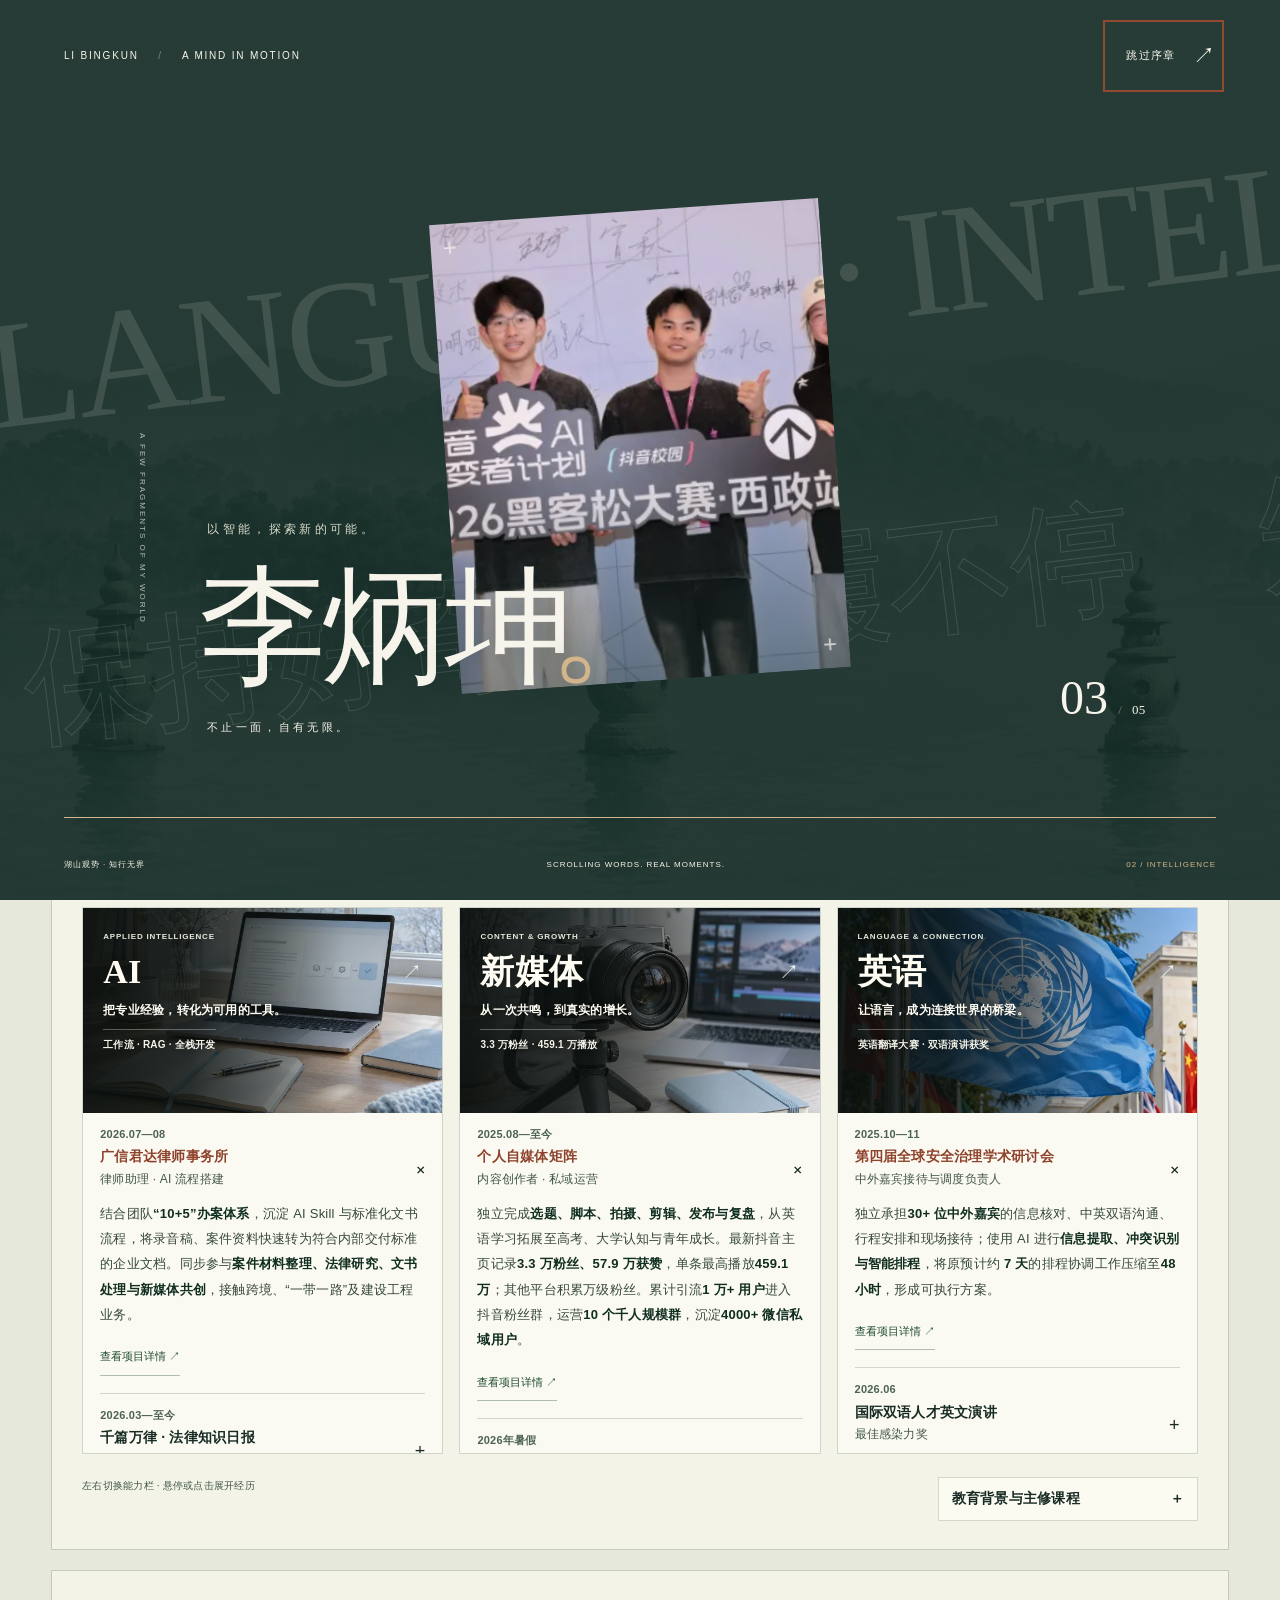
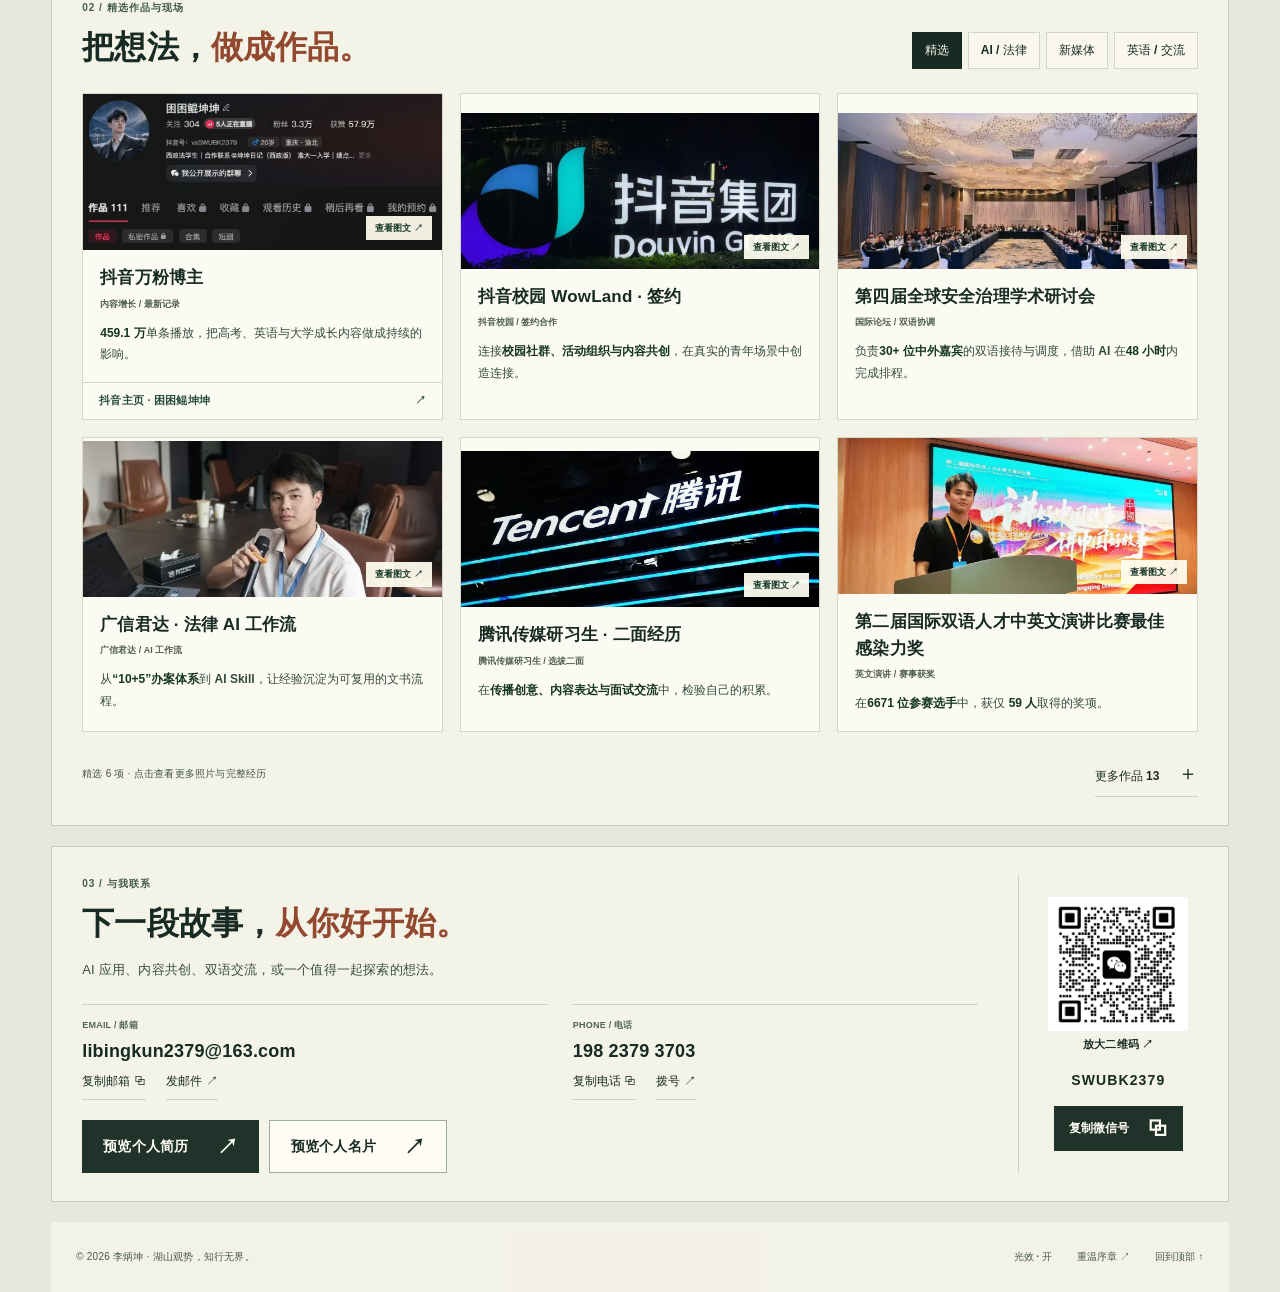
==== commit f666f2a6: "Open WeChat QR code in the image viewer" ====
--- a/index.html
+++ b/index.html
@@ -1,4 +1,4 @@
-<!DOCTYPE html><html lang="zh-CN"><head><meta charset="UTF-8"><meta name="viewport" content="width=device-width,initial-scale=1"><meta name="theme-color" content="#19221f"><meta name="description" content="李炳坤：西南政法大学海外利益安全专业，AI 应用、新媒体增长与英语国际交流。3.3万粉丝、459.1万单条播放，查看真实项目与完整履历。"><title>Frost 李炳坤 · 走自己的路</title><link rel="icon" href="assets/favicon.svg"><link rel="preload" as="image" href="assets/lake.webp"><link rel="stylesheet" href="styles.css"><link rel="stylesheet" href="compact.css"><link rel="stylesheet" href="lane-covers.css"><link rel="stylesheet" href="natural-lake.css"><script src="content.js" defer></script><script src="script.js" defer></script></head><body class="compact"><div class="site-backdrop" aria-hidden="true"></div><canvas id="particle-trail" aria-hidden="true"></canvas><a class="skip-link" href="#main">跳转到正文</a><div class="intro cinematic-intro" id="intro" hidden aria-label="李炳坤的影像序章"><div class="film-lake" aria-hidden="true"></div><div class="intro-top"><span>LI BINGKUN <i>/</i> A MIND IN MOTION</span><button id="skip-intro">跳过序章 <span>↗</span></button></div><div class="film-marquees" aria-hidden="true"><div class="film-marquee"><span>LANGUAGE · INTELLIGENCE · INFLUENCE · </span><span>LANGUAGE · INTELLIGENCE · INFLUENCE · </span></div><div class="film-marquee reverse"><span>保持好奇　步履不停　知行无界　</span><span>保持好奇　步履不停　知行无界　</span></div></div><div class="film-stage"><span class="film-side">A FEW FRAGMENTS OF MY WORLD</span><div class="film-image-stack" aria-hidden="true"><img class="intro-frame is-current" src="assets/lake.webp" alt=""><img class="intro-frame" data-src="assets/photos/bilingual-stage.webp" alt="" data-srcset="assets/thumbs/bilingual-stage.webp 640w, assets/photos/bilingual-stage.webp 1600w" sizes="(max-width: 760px) 65vw, 390px" decoding="async"><img class="intro-frame" data-src="assets/photos/hackathon-team.webp" alt="" data-srcset="assets/thumbs/hackathon-team.webp 640w, assets/photos/hackathon-team.webp 1600w" sizes="(max-width: 760px) 65vw, 390px" decoding="async"><img class="intro-frame" data-src="assets/photos/law-internship.webp" alt="" data-srcset="assets/thumbs/law-internship.webp 640w, assets/photos/law-internship.webp 1600w" sizes="(max-width: 760px) 65vw, 390px" decoding="async"><img class="intro-frame" src="assets/portrait.jpg" alt=""><span class="film-cross film-cross-tl">+</span><span class="film-cross film-cross-br">+</span></div><div class="film-title"><span class="film-pretitle" id="film-chapter">湖山之间，保持好奇。</span><div class="film-name"><span>李</span><span>炳</span><span>坤</span><i>。</i></div><span class="film-subtitle">不止一面，自有无限。</span></div><span class="film-count"><span id="film-count">01</span><i>/</i>05</span></div><div class="film-progress" aria-hidden="true"><span></span></div><div class="intro-bottom"><span>湖山观势 · 知行无界</span><span>SCROLLING WORDS. REAL MOMENTS.</span><span id="film-category">PROLOGUE / 序章</span></div></div>
+<!DOCTYPE html><html lang="zh-CN"><head><meta charset="UTF-8"><meta name="viewport" content="width=device-width,initial-scale=1"><meta name="theme-color" content="#19221f"><meta name="description" content="李炳坤：西南政法大学海外利益安全专业，AI 应用、新媒体增长与英语国际交流。3.3万粉丝、459.1万单条播放，查看真实项目与完整履历。"><title>李炳坤🐳 Frost</title><link rel="icon" type="image/svg+xml" href="assets/favicon.svg?v=whale"><link rel="preload" as="image" href="assets/lake.webp"><link rel="stylesheet" href="styles.css"><link rel="stylesheet" href="compact.css"><link rel="stylesheet" href="lane-covers.css"><link rel="stylesheet" href="natural-lake.css"><script src="content.js" defer></script><script src="script.js" defer></script></head><body class="compact"><div class="site-backdrop" aria-hidden="true"></div><canvas id="particle-trail" aria-hidden="true"></canvas><a class="skip-link" href="#main">跳转到正文</a><div class="intro cinematic-intro" id="intro" hidden aria-label="李炳坤的影像序章"><div class="film-lake" aria-hidden="true"></div><div class="intro-top"><span>LI BINGKUN <i>/</i> A MIND IN MOTION</span><button id="skip-intro">跳过序章 <span>↗</span></button></div><div class="film-marquees" aria-hidden="true"><div class="film-marquee"><span>LANGUAGE · INTELLIGENCE · INFLUENCE · </span><span>LANGUAGE · INTELLIGENCE · INFLUENCE · </span></div><div class="film-marquee reverse"><span>保持好奇　步履不停　知行无界　</span><span>保持好奇　步履不停　知行无界　</span></div></div><div class="film-stage"><span class="film-side">A FEW FRAGMENTS OF MY WORLD</span><div class="film-image-stack" aria-hidden="true"><img class="intro-frame is-current" src="assets/lake.webp" alt=""><img class="intro-frame" data-src="assets/photos/bilingual-stage.webp" alt="" data-srcset="assets/thumbs/bilingual-stage.webp 640w, assets/photos/bilingual-stage.webp 1600w" sizes="(max-width: 760px) 65vw, 390px" decoding="async"><img class="intro-frame" data-src="assets/photos/hackathon-team.webp" alt="" data-srcset="assets/thumbs/hackathon-team.webp 640w, assets/photos/hackathon-team.webp 1600w" sizes="(max-width: 760px) 65vw, 390px" decoding="async"><img class="intro-frame" data-src="assets/photos/law-internship.webp" alt="" data-srcset="assets/thumbs/law-internship.webp 640w, assets/photos/law-internship.webp 1600w" sizes="(max-width: 760px) 65vw, 390px" decoding="async"><img class="intro-frame" src="assets/portrait.jpg" alt=""><span class="film-cross film-cross-tl">+</span><span class="film-cross film-cross-br">+</span></div><div class="film-title"><span class="film-pretitle" id="film-chapter">湖山之间，保持好奇。</span><div class="film-name"><span>李</span><span>炳</span><span>坤</span><i>。</i></div><span class="film-subtitle">不止一面，自有无限。</span></div><span class="film-count"><span id="film-count">01</span><i>/</i>05</span></div><div class="film-progress" aria-hidden="true"><span></span></div><div class="intro-bottom"><span>湖山观势 · 知行无界</span><span>SCROLLING WORDS. REAL MOMENTS.</span><span id="film-category">PROLOGUE / 序章</span></div></div>
 <div class="reading-progress" aria-hidden="true"></div><header class="site-header"><a class="brand" href="#home"><span class="frost-mark" aria-hidden="true">F<i>.</i><svg viewBox="0 0 44 9"><path d="M2 6Q12 0 22 5T42 3"/></svg></span><span class="brand-word">Frost<small>李炳坤 · 个人作品集</small></span></a><nav aria-label="主导航"><a href="#expertise">能力履历</a><a href="#works">精选作品</a><a href="#contact">联系我</a></nav><a data-preview="resume" class="header-download" href="assets/li-bingkun-resume.pdf" target="_blank" rel="noopener">预览简历 ↗</a></header><main id="main" class="compact-main"><section class="compact-hero page-width" id="home" aria-labelledby="hero-title"><div class="hero-panel"><span id="about" class="anchor-alias" aria-hidden="true"></span><span class="eyebrow">FROST · KEEP EXPLORING, KEEP GROWING</span><h1 id="hero-title" class="art-motto">走自己的路，<br>也能一路<br><span>繁花似锦</span></h1><p class="identity"><strong>李炳坤</strong><span>西南政法大学 · 海外利益安全</span></p><p class="compact-bio">以<strong>法律与国家安全</strong>为专业底色，<br>连接 <strong>AI 应用、新媒体增长与英语交流</strong>。<br>把知识带进真实场景，让每一次探索都有回响。</p><div class="primary-actions"><a class="button button-dark" href="#works">浏览我的作品 <span>↗</span></a><a target="_blank" rel="noopener" data-preview="resume" class="button button-paper" href="assets/li-bingkun-resume.pdf">预览个人简历 <span>↗</span></a><a target="_blank" rel="noopener" data-preview="card" class="hero-card-download button button-paper" href="assets/business-card.png">预览个人名片 ↗</a></div><div class="quick-contact"><button data-copy="libingkun2379@163.com" data-label="邮箱">复制邮箱 ⧉</button><button data-copy="19823793703" data-label="电话">复制电话 ⧉</button><button class="replay-opening">重播序章 ↗</button></div></div><figure class="compact-portrait"><img src="assets/portrait.jpg" width="1080" height="1080" alt="李炳坤在雪山湖畔的肖像" fetchpriority="high"><figcaption><strong>保持好奇，步履不停。</strong><span>LI BINGKUN / 2026</span></figcaption></figure><div class="compact-stats"><a href="#works"><strong>3.3<em>万</em></strong><span>抖音粉丝</span></a><a href="#works"><strong>459.1<em>万</em></strong><span>单条最高播放</span></a><a href="#expertise"><strong>4000<em>+</em></strong><span>微信私域用户</span></a><a href="#expertise"><strong>100<em>万</em></strong><span>教育服务累计 GMV</span></a></div></section><section class="page-width compact-section section-shell" id="expertise" aria-labelledby="expertise-title"><div class="compact-section-head"><div><span class="section-index">01 / 能力与精选履历</span><h2 id="expertise-title">三条路径，<span>并行生长。</span></h2></div><div class="rail-controls"><button class="lane-jump active" data-lane="ai" aria-pressed="true">AI</button><button class="lane-jump" data-lane="media" aria-pressed="false">新媒体</button><button class="lane-jump" data-lane="english" aria-pressed="false">英语</button><button id="rail-prev" aria-label="向左浏览能力">←</button><button id="rail-next" aria-label="向右浏览能力">→</button></div></div><div class="resume-rail" id="resume-rail" tabindex="0" aria-label="AI、新媒体与英语履历横向轨道"><article class="resume-lane" id="lane-ai" aria-labelledby="lane-title-ai"><div class="lane-heading"><img class="lane-visual" src="assets/lane-ai-editorial.webp" alt="" aria-hidden="true" width="1100" height="1100" loading="lazy" decoding="async" srcset="assets/thumbs/lane-ai-editorial.webp 640w, assets/lane-ai-editorial.webp 1100w" sizes="(max-width: 760px) 82vw, 415px"><span>APPLIED INTELLIGENCE</span><h3 id="lane-title-ai">AI<i>↗</i></h3><p>把专业经验，转化为可用的工具。</p><strong>工作流 · RAG · 全栈开发</strong></div><div class="lane-entries" tabindex="0" aria-label="AI经历列表"><details class="resume-entry" open><summary><span class="entry-date">2026.07—08</span><strong>广信君达律师事务所</strong><span class="entry-role">律师助理 · AI 流程搭建</span><i>+</i></summary><div class="entry-description">结合团队<strong>“10+5”办案体系</strong>，沉淀 AI Skill 与标准化文书流程，将录音稿、案件资料快速转为符合内部交付标准的企业文档。同步参与<strong>案件材料整理、法律研究、文书处理与新媒体共创</strong>，接触跨境、“一带一路”及建设工程业务。<button type="button" class="entry-image-link" data-project="legal" aria-haspopup="dialog">查看项目详情 ↗</button></div></details><details class="resume-entry" ><summary><span class="entry-date">2026.03—至今</span><strong>千篇万律 · 法律知识日报</strong><span class="entry-role">AI 自动化 · 社群运营</span><i>+</i></summary><div class="entry-description">为广信君达“千篇万律”社群设计信息源、关键词和内容结构，完成<strong>定时检索 → 筛选 → 摘要 → 人工确认分发</strong>；使用 AI 编程与腾讯云函数，将分散资讯转化为持续更新的知识服务。<button type="button" class="entry-image-link" data-project="qianpian" aria-haspopup="dialog">查看项目详情 ↗</button></div></details><details class="resume-entry" ><summary><span class="entry-date">2026.02—03</span><strong>公共议题与政策研究</strong><span class="entry-role">智库研究 · 规范写作</span><i>+</i></summary><div class="entry-description">经多轮选拔参与政府部门智库写作团队，围绕社会舆情、国家安全和公共政策开展<strong>资料搜集、信息筛选、事实核验、框架设计与规范写作</strong>；结合 AI 辅助整理和概括信息。<button type="button" class="entry-image-link" data-project="research" aria-haspopup="dialog">查看项目详情 ↗</button></div></details><details class="resume-entry" ><summary><span class="entry-date">2026.03—至今</span><strong>法润沃土与创新创业项目</strong><span class="entry-role">核心成员 · 网站及 AI 技术负责人</span><i>+</i></summary><div class="entry-description">参与<strong>“挑战杯”“国创赛”</strong>等创新创业项目，负责网站开发、部署与维护；整理专业资料并搭建<strong>RAG 知识库与土地权益智能体</strong>，实现资料检索、专业问答和成果展示。团队共同沉淀<strong>3 项 AI 专利成果</strong>：融合地籍数据的土地权益 AI 多模态分析方法、土地权益侵权识别 AI 专用模型构建方法、土地权益智能保障 AI 领域模型训练方法。<button type="button" class="entry-image-link" data-project="farun" aria-haspopup="dialog">查看项目详情 ↗</button></div></details><details class="resume-entry" ><summary><span class="entry-date">2026.06</span><strong>抖音 AI 创变者计划</strong><span class="entry-role">AI 创新项目参赛者</span><i>+</i></summary><div class="entry-description">围绕具体用户需求参与<strong>应用场景分析、产品方案设计、AI 工具使用、作品制作与项目展示</strong>，在快速协作中探索可落地的 AI 方案。<button type="button" class="entry-image-link" data-project="hackathon" aria-haspopup="dialog">查看项目详情 ↗</button></div></details><details class="resume-entry" ><summary><span class="entry-date">持续学习</span><strong>AI 工程与应用认证</strong><span class="entry-role">智能体 · Prompt · 百炼</span><i>+</i></summary><div class="entry-description">取得<strong>智能体工程师、微调工程师、Prompt 工程师</strong>认证，以及阿里云<strong>百炼智能体应用、内容生产、RAG 应用构建及优化</strong>专项认证；完成<strong>AI 时代运营新势力实训</strong>。<button type="button" class="entry-image-link" data-project="credentials" aria-haspopup="dialog">查看项目详情 ↗</button></div></details></div></article><article class="resume-lane" id="lane-media" aria-labelledby="lane-title-media"><div class="lane-heading"><img class="lane-visual" src="assets/lane-media-editorial.webp" alt="" aria-hidden="true" width="1100" height="1100" loading="lazy" decoding="async" srcset="assets/thumbs/lane-media-editorial.webp 640w, assets/lane-media-editorial.webp 1100w" sizes="(max-width: 760px) 82vw, 415px"><span>CONTENT & GROWTH</span><h3 id="lane-title-media">新媒体<i>↗</i></h3><p>从一次共鸣，到真实的增长。</p><strong>3.3 万粉丝 · 459.1 万播放</strong></div><div class="lane-entries" tabindex="0" aria-label="新媒体经历列表"><details class="resume-entry" open><summary><span class="entry-date">2025.08—至今</span><strong>个人自媒体矩阵</strong><span class="entry-role">内容创作者 · 私域运营</span><i>+</i></summary><div class="entry-description">独立完成<strong>选题、脚本、拍摄、剪辑、发布与复盘</strong>，从英语学习拓展至高考、大学认知与青年成长。最新抖音主页记录<strong>3.3 万粉丝、57.9 万获赞</strong>，单条最高播放<strong>459.1 万</strong>；其他平台积累万级粉丝。累计引流<strong>1 万+ 用户</strong>进入抖音粉丝群，运营<strong>10 个千人规模群</strong>，沉淀<strong>4000+ 微信私域用户</strong>。<button type="button" class="entry-image-link" data-project="creator" aria-haspopup="dialog">查看项目详情 ↗</button></div></details><details class="resume-entry" ><summary><span class="entry-date">2026年暑假</span><strong>26炳坤 · 西政新生成长营</strong><span class="entry-role">发起人 · 知识产品与社群</span><i>+</i></summary><div class="entry-description">从 0 到 1 组织西政本地知识库与新生成长社群，累计整理<strong>上百万字</strong>资料，完成分类检索、网站、阅读路径、登录权限及免费与进阶双层机制。建立<strong>100+ 人</strong>本地成长社群、<strong>500+ 人</strong>抖音新生群，连接内容触达、知识交付与持续成长服务。<button type="button" class="entry-image-link" data-project="knowledge" aria-haspopup="dialog">查看项目详情 ↗</button></div></details><details class="resume-entry" ><summary><span class="entry-date">2026.05—至今</span><strong>杭州浪尖菁英教育</strong><span class="entry-role">签约博主 · 高考与新生服务</span><i>+</i></summary><div class="entry-description">围绕高考志愿、院校专业、大学认知及新生适应创作内容，将服务延伸至<strong>志愿咨询、新生陪跑和长期用户运营</strong>。<strong>200 名用户转化、5000 元客单价、累计 GMV 100 万元</strong>。<button type="button" class="entry-image-link" data-project="creator" aria-haspopup="dialog">查看项目详情 ↗</button></div></details><details class="resume-entry" ><summary><span class="entry-date">2026.02—至今</span><strong>新东方 · 校园市场</strong><span class="entry-role">校园内容运营支持</span><i>+</i></summary><div class="entry-description">可以协助完成<strong>校区小红书账号定位、选题策划、内容制作与校园活动推广</strong>，对雅思、托福及留学用户需求进行分类和跟进，将内容传播与用户服务连接起来。<button type="button" class="entry-image-link" data-project="neworiental" aria-haspopup="dialog">查看项目详情 ↗</button></div></details><details class="resume-entry" ><summary><span class="entry-date">2026年</span><strong>腾讯传媒研习生</strong><span class="entry-role">选拔二面 · 内容传播</span><i>+</i></summary><div class="entry-description">参与<strong>腾讯传媒研习生「鹅创营」项目选拔，进入二面</strong>，积累内容表达、传播创意及面试交流经验。<button type="button" class="entry-image-link" data-project="tencent" aria-haspopup="dialog">查看项目详情 ↗</button></div></details><details class="resume-entry" ><summary><span class="entry-date">2026.02—07</span><strong>广东闻望律师事务所</strong><span class="entry-role">法律内容与 AI 流程支持</span><i>+</i></summary><div class="entry-description">参与<strong>法律内容策划、拍摄剪辑与线上运营协作</strong>，积累<strong>10 万+播放</strong>内容实践；结合资料整理与 AI 流程，支持专业内容制作及用户沟通。<button type="button" class="entry-image-link" data-project="wenwang" aria-haspopup="dialog">查看内容数据与现场记录 ↗</button></div></details><details class="resume-entry" ><summary><span class="entry-date">校园实践</span><strong>抖音校园 WowLand</strong><span class="entry-role">签约合作 · 校园社群</span><i>+</i></summary><div class="entry-description">参与<strong>抖音校园 WowLand 签约合作</strong>，围绕校园场景开展<strong>社群运营、活动组织与内容共创</strong>，连接真实的青年需求与校园交流。<button type="button" class="entry-image-link" data-project="wowland" aria-haspopup="dialog">查看项目详情 ↗</button></div></details><details class="resume-entry" ><summary><span class="entry-date">2026.02—至今</span><strong>至善者联盟</strong><span class="entry-role">青年社区共建者</span><i>+</i></summary><div class="entry-description">围绕竞赛、升学就业、AI 实践与大学成长开展分享，参与答疑、资源链接与项目伙伴协同，参与<strong>300+ 人青年社群</strong>的内容运营与氛围共建，部分分享获评精华帖；相关经验分享累计<strong>触达近千名大学生</strong>。<button type="button" class="entry-image-link" data-project="altruism" aria-haspopup="dialog">查看项目详情 ↗</button></div></details><details class="resume-entry" ><summary><span class="entry-date">2026.02</span><strong>国家安全教育宣传</strong><span class="entry-role">宣传片角色出演 · 公共传播</span><i>+</i></summary><div class="entry-description">参与国家安全教育宣传片拍摄，完成<strong>角色理解、台词表达、镜头演绎与团队协作</strong>；参与作品覆盖约<strong>30 万师生</strong>。<button type="button" class="entry-image-link" data-project="security-film" aria-haspopup="dialog">查看宣传片出镜记录 ↗</button></div></details></div></article><article class="resume-lane" id="lane-english" aria-labelledby="lane-title-english"><div class="lane-heading"><img class="lane-visual" src="assets/lane-english-international.webp" alt="" aria-hidden="true" width="1100" height="1100" loading="lazy" decoding="async" srcset="assets/thumbs/lane-english-international.webp 640w, assets/lane-english-international.webp 1100w" sizes="(max-width: 760px) 82vw, 415px"><span>LANGUAGE & CONNECTION</span><h3 id="lane-title-english">英语<i>↗</i></h3><p>让语言，成为连接世界的桥梁。</p><strong>英语翻译大赛 · 双语演讲获奖</strong></div><div class="lane-entries" tabindex="0" aria-label="英语经历列表"><details class="resume-entry" open><summary><span class="entry-date">2025.10—11</span><strong>第四届全球安全治理学术研讨会</strong><span class="entry-role">中外嘉宾接待与调度负责人</span><i>+</i></summary><div class="entry-description">独立承担<strong>30+ 位中外嘉宾</strong>的信息核对、中英双语沟通、行程安排和现场接待；使用 AI 进行<strong>信息提取、冲突识别与智能排程</strong>，将原预计约 <strong>7 天</strong>的排程协调工作压缩至<strong>48 小时</strong>，形成可执行方案。<button type="button" class="entry-image-link" data-project="forum" aria-haspopup="dialog">查看项目详情 ↗</button></div></details><details class="resume-entry" ><summary><span class="entry-date">2026.06</span><strong>国际双语人才英文演讲</strong><span class="entry-role">最佳感染力奖</span><i>+</i></summary><div class="entry-description">独立完成英文演讲稿设计、语言打磨、语音训练与舞台表达，在<strong>6671 名选手</strong>中获仅 <strong>59 人</strong>取得的<strong>“最佳感染力奖”</strong>，训练英文公众演讲与跨文化传播。<button type="button" class="entry-image-link" data-project="speech" aria-haspopup="dialog">查看项目详情 ↗</button></div></details><details class="resume-entry" ><summary><span class="entry-date">2025年</span><strong>全国大学生英语翻译大赛</strong><span class="entry-role">国家三等奖</span><i>+</i></summary><div class="entry-description">完成英文材料理解、术语处理、语义转换与译文校对，获得<strong>国家三等奖</strong>；大一阶段通过<strong>大学英语四、六级</strong>，将语言学习用于翻译、主持与国际交流。<button type="button" class="entry-image-link" data-project="translation" aria-haspopup="dialog">查看项目详情 ↗</button></div></details><details class="resume-entry" ><summary><span class="entry-date">2026.05</span><strong>中俄青年友好交流</strong><span class="entry-role">中英双语主持</span><i>+</i></summary><div class="entry-description">仅用<strong>两天</strong>完成双语主持准备，负责青年交流活动的<strong>流程衔接、中英切换、现场协同与临场调整</strong>；持续参与跨文化交流及英语主持实践。<button type="button" class="entry-image-link" data-project="hosting" aria-haspopup="dialog">查看双语主持现场 ↗</button></div></details><details class="resume-entry" ><summary><span class="entry-date">2026.09</span><strong>青年领导力项目</strong><span class="entry-role">青年交流 · 领导力学习</span><i>+</i></summary><div class="entry-description">参与<strong>青年领导力项目</strong>相关学习与交流，持续探索青年成长、跨文化沟通与社区共创；<button type="button" class="entry-image-link" data-project="leadership" aria-haspopup="dialog">查看项目详情 ↗</button></div></details></div></article></div><div class="resume-footnote"><span>左右切换能力栏 · 悬停或点击展开经历</span><details class="education-detail"><summary><span>教育背景与主修课程</span><span class="education-toggle" aria-hidden="true"></span></summary><p><strong>西南政法大学 · 海外利益安全</strong><br>国际法、涉外法律实务、国家安全学、第二外语、国际商事仲裁法、海外利益安全风险评估与监测预警。</p></details></div></section><section class="page-width compact-section section-shell" id="works" aria-labelledby="works-title"><div class="compact-section-head"><div><span class="section-index">02 / 精选作品与现场</span><h2 id="works-title">把想法，<span>做成作品。</span></h2></div><div class="work-filters" aria-label="筛选作品"><button data-filter="all" class="active" aria-pressed="true">精选</button><button data-filter="ai" aria-pressed="false">AI / 法律</button><button data-filter="media" aria-pressed="false">新媒体</button><button data-filter="english" aria-pressed="false">英语 / 交流</button></div></div><span id="moments" class="anchor-alias" aria-hidden="true"></span><span id="practice" class="anchor-alias" aria-hidden="true"></span><div class="compact-work-grid"><article class="portfolio-card has-card-link" data-category="media" id="work-creator" data-order="0"><button class="portfolio-open" data-project="creator" aria-label="查看抖音万粉博主详情"><span class="portfolio-cover creator-frame"><img src="assets/photos/creator-douyin-profile.jpg" alt="困困鲲坤坤的抖音主页与置顶作品" loading="lazy" srcset="assets/thumbs/creator-douyin-profile.webp 640w, assets/photos/creator-douyin-profile.jpg 835w" sizes="(max-width: 760px) 43vw, 415px" decoding="async"><span class="cover-open">查看图文 ↗</span></span><span class="portfolio-copy"><strong>抖音万粉博主</strong><span class="portfolio-tag">内容增长 / 最新记录</span><span class="portfolio-summary"><strong>459.1 万</strong>单条播放，把高考、英语与大学成长内容做成持续的影响。</span></span></button><a class="card-external-link" href="https://www.douyin.com/user/MS4wLjABAAAA9_BrvI7P0rSsESkHjRzPnPtVAPOXw4ht7WaaNR8EHko" target="_blank" rel="noopener noreferrer">抖音主页 · 困困鲲坤坤 <span aria-hidden="true">↗</span></a></article>
 <article class="portfolio-card" data-category="media" id="work-wowland" data-order="1"><button class="portfolio-open" data-project="wowland" aria-label="查看抖音校园 WowLand · 签约详情"><span class="portfolio-cover "><img src="assets/photos/douyin-group.webp" alt="抖音校园 WowLand · 签约" loading="lazy" srcset="assets/thumbs/douyin-group.webp 640w, assets/photos/douyin-group.webp 1600w" sizes="(max-width: 760px) 43vw, 415px" decoding="async"><span class="cover-open">查看图文 ↗</span></span><span class="portfolio-copy"><strong>抖音校园 WowLand · 签约</strong><span class="portfolio-tag">抖音校园 / 签约合作</span><span class="portfolio-summary">连接<strong>校园社群、活动组织与内容共创</strong>，在真实的青年场景中创造连接。</span></span></button></article>
 <article class="portfolio-card" data-category="english" id="work-forum" data-order="2"><button class="portfolio-open" data-project="forum" aria-label="查看第四届全球安全治理学术研讨会详情"><span class="portfolio-cover"><img src="assets/photos/forum-fourth-group.webp" alt="第四届全球安全治理学术研讨会相关画面" loading="lazy" srcset="assets/thumbs/forum-fourth-group.webp 640w, assets/photos/forum-fourth-group.webp 1440w" sizes="(max-width: 760px) 43vw, 415px" decoding="async"><span class="cover-open">查看图文 ↗</span></span><span class="portfolio-copy"><strong>第四届全球安全治理学术研讨会</strong><span class="portfolio-tag">国际论坛 / 双语协调</span><span class="portfolio-summary">负责<strong>30+ 位中外嘉宾</strong>的双语接待与调度，借助 AI 在<strong>48 小时</strong>内完成排程。</span></span></button></article>
@@ -17,4 +17,4 @@
 <article class="portfolio-card" data-category="media" id="work-altruism" data-order="15" hidden><button class="portfolio-open" data-project="altruism" aria-label="查看做一个利他的人详情"><span class="portfolio-cover document"><img src="assets/photos/altruism-poster.webp" alt="做一个利他的人" loading="lazy" srcset="assets/thumbs/altruism-poster.webp 640w, assets/photos/altruism-poster.webp 900w" sizes="(max-width: 760px) 43vw, 415px" decoding="async"><span class="cover-open">查看图文 ↗</span></span><span class="portfolio-copy"><strong>做一个利他的人</strong><span class="portfolio-tag">至善者联盟 / 内容分享</span><span class="portfolio-summary">以<strong>主讲分享、内容共创与青年连接</strong>，把个人经验变成可以给予他人的价值。</span></span></button></article>
 <article class="portfolio-card" data-category="media" id="work-neworiental" data-order="16" hidden><button class="portfolio-open" data-project="neworiental" aria-label="查看新东方 · 校园内容运营详情"><span class="portfolio-cover"><img src="assets/photos/neworiental-office.webp" alt="新东方 · 校园内容运营相关画面" loading="lazy" srcset="assets/thumbs/neworiental-office.webp 640w, assets/photos/neworiental-office.webp 1600w" sizes="(max-width: 760px) 43vw, 415px" decoding="async"><span class="cover-open">查看图文 ↗</span></span><span class="portfolio-copy"><strong>新东方 · 校园内容运营</strong><span class="portfolio-tag">新东方 / 校园内容运营</span><span class="portfolio-summary">结合<strong>校园实习、内容策划与需求沟通</strong>，支持教育场景中的内容运营。</span></span></button></article>
 <article class="portfolio-card" data-category="media" id="work-wenwang" data-order="17" hidden><button class="portfolio-open" data-project="wenwang" aria-label="查看闻望律所 · 10 万+内容实践详情"><span class="portfolio-cover document"><img src="assets/photos/wenwang-event.webp" alt="闻望律所 · 10 万+内容实践相关画面" loading="lazy" srcset="assets/thumbs/wenwang-event.webp 640w, assets/photos/wenwang-event.webp 1472w" sizes="(max-width: 760px) 43vw, 415px" decoding="async"><span class="cover-open">查看图文 ↗</span></span><span class="portfolio-copy"><strong>闻望律所 · 10 万+内容实践</strong><span class="portfolio-tag">闻望律所 / 法律新媒体</span><span class="portfolio-summary">把<strong>法律主题、视频制作与运营复盘</strong>连接起来，让专业内容被更多人看见。</span></span></button></article>
-<article class="portfolio-card" data-category="media" id="work-security-film" data-order="18" hidden><button class="portfolio-open" data-project="security-film" aria-label="查看国家安全宣传片 · 角色出演详情"><span class="portfolio-cover "><img src="assets/photos/security-film-role.webp" alt="国家安全宣传片 · 角色出演" loading="lazy"><span class="cover-open">查看图文 ↗</span></span><span class="portfolio-copy"><strong>国家安全宣传片 · 角色出演</strong><span class="portfolio-tag">国家安全教育 / 公共传播</span><span class="portfolio-summary">参与<strong>国家安全教育内容拍摄</strong>，以镜头表达连接专业学习与公共传播。</span></span></button></article></div><div class="works-bottom"><span id="work-status" role="status">精选 6 项 · 点击作品查看更多照片与完整经历</span><button id="more-works">更多作品 <span>＋</span></button></div></section><section class="page-width compact-section section-shell compact-contact" id="contact" aria-labelledby="contact-title"><div class="contact-main"><span class="section-index">03 / 与我联系</span><h2 id="contact-title">下一段故事，<span>从你好开始。</span></h2><p>AI 应用、内容共创、双语交流，或一个值得一起探索的想法。</p><div class="contact-copy-grid"><div><span>EMAIL / 邮箱</span><strong>libingkun2379@163.com</strong><button data-copy="libingkun2379@163.com" data-label="邮箱">复制邮箱 ⧉</button><a href="mailto:libingkun2379@163.com">发邮件 ↗</a></div><div><span>PHONE / 电话</span><strong>198 2379 3703</strong><button data-copy="19823793703" data-label="电话">复制电话 ⧉</button><a href="tel:+8619823793703">拨号 ↗</a></div></div><div class="document-actions"><a class="button button-dark" href="assets/li-bingkun-resume.pdf" data-preview="resume" target="_blank" rel="noopener">预览个人简历 <span>↗</span></a><a class="button button-paper" href="assets/business-card.png" data-preview="card" target="_blank" rel="noopener">预览个人名片 <span>↗</span></a></div></div><aside class="compact-wechat"><img src="assets/wechat-qr.png" alt="微信二维码：SWUBK2379" width="578" height="552" loading="lazy"><strong>SWUBK2379</strong><button class="button button-dark" data-copy="SWUBK2379" data-label="微信号">复制微信号 <span>⧉</span></button></aside></section></main><footer class="site-footer page-width"><span>© <span id="year">2026</span> 李炳坤 · 湖山观势，知行无界。</span><button id="trail-toggle" aria-pressed="true">光效 · 开</button><button id="replay-intro">重温序章 ↗</button><a href="#home">回到顶部 ↑</a></footer><div class="work-link-preview" id="work-link-preview" aria-hidden="true"><img alt=""></div><dialog class="project-sheet" id="project-dialog" aria-labelledby="dialog-title"><button class="dialog-close" aria-label="关闭作品">×</button><span class="eyebrow" id="dialog-category"></span><h2 id="dialog-title"></h2><div id="dialog-content"></div><div class="project-gallery" id="project-gallery"></div><div class="project-links" id="project-links"></div><a class="button button-dark" href="#contact" id="dialog-contact">就这个方向聊聊 <span>↗</span></a></dialog><dialog class="zoom-dialog" id="photo-dialog" aria-labelledby="photo-title"><div class="viewer-toolbar"><span id="photo-title"></span><div class="viewer-toolbar-actions"><a id="photo-download" hidden>下载原件 ↓</a><button class="photo-close" aria-label="关闭图片">×</button></div></div><div class="zoom-stage" id="zoom-stage"><img id="photo-full" alt="" draggable="false"></div><div class="viewer-controls"><span id="photo-navigation"><button id="photo-prev" aria-label="上一张">←</button><span id="photo-position"></span><button id="photo-next" aria-label="下一张">→</button><span class="viewer-divider"></span></span><button id="zoom-out" aria-label="缩小图片">−</button><output id="zoom-value">100%</output><button id="zoom-in" aria-label="放大图片">＋</button><button id="zoom-reset">重置</button></div><p class="viewer-hint">点击 ＋ / − 缩放 · 放大后可拖动 · 双击切换大小<span class="photo-paging-hint"> · ← → 翻阅</span></p></dialog><div class="toast" id="toast" role="status" aria-live="polite"></div></body></html>+<article class="portfolio-card" data-category="media" id="work-security-film" data-order="18" hidden><button class="portfolio-open" data-project="security-film" aria-label="查看国家安全宣传片 · 角色出演详情"><span class="portfolio-cover "><img src="assets/photos/security-film-role.webp" alt="国家安全宣传片 · 角色出演" loading="lazy"><span class="cover-open">查看图文 ↗</span></span><span class="portfolio-copy"><strong>国家安全宣传片 · 角色出演</strong><span class="portfolio-tag">国家安全教育 / 公共传播</span><span class="portfolio-summary">参与<strong>国家安全教育内容拍摄</strong>，以镜头表达连接专业学习与公共传播。</span></span></button></article></div><div class="works-bottom"><span id="work-status" role="status">精选 6 项 · 点击作品查看更多照片与完整经历</span><button id="more-works">更多作品 <span>＋</span></button></div></section><section class="page-width compact-section section-shell compact-contact" id="contact" aria-labelledby="contact-title"><div class="contact-main"><span class="section-index">03 / 与我联系</span><h2 id="contact-title">下一段故事，<span>从你好开始。</span></h2><p>AI 应用、内容共创、双语交流，或一个值得一起探索的想法。</p><div class="contact-copy-grid"><div><span>EMAIL / 邮箱</span><strong>libingkun2379@163.com</strong><button data-copy="libingkun2379@163.com" data-label="邮箱">复制邮箱 ⧉</button><a href="mailto:libingkun2379@163.com">发邮件 ↗</a></div><div><span>PHONE / 电话</span><strong>198 2379 3703</strong><button data-copy="19823793703" data-label="电话">复制电话 ⧉</button><a href="tel:+8619823793703">拨号 ↗</a></div></div><div class="document-actions"><a class="button button-dark" href="assets/li-bingkun-resume.pdf" data-preview="resume" target="_blank" rel="noopener">预览个人简历 <span>↗</span></a><a class="button button-paper" href="assets/business-card.png" data-preview="card" target="_blank" rel="noopener">预览个人名片 <span>↗</span></a></div></div><aside class="compact-wechat"><a class="wechat-qr-preview" data-preview="wechat" href="assets/wechat-qr.png" target="_blank" rel="noopener" aria-haspopup="dialog" aria-label="放大微信二维码"><img src="assets/wechat-qr.png" alt="微信二维码：SWUBK2379" width="578" height="552" loading="lazy"><span>放大二维码 ↗</span></a><strong>SWUBK2379</strong><button class="button button-dark" data-copy="SWUBK2379" data-label="微信号">复制微信号 <span>⧉</span></button></aside></section></main><footer class="site-footer page-width"><span>© <span id="year">2026</span> 李炳坤 · 湖山观势，知行无界。</span><button id="trail-toggle" aria-pressed="true">光效 · 开</button><button id="replay-intro">重温序章 ↗</button><a href="#home">回到顶部 ↑</a></footer><div class="work-link-preview" id="work-link-preview" aria-hidden="true"><img alt=""></div><dialog class="project-sheet" id="project-dialog" aria-labelledby="dialog-title"><button class="dialog-close" aria-label="关闭作品">×</button><span class="eyebrow" id="dialog-category"></span><h2 id="dialog-title"></h2><div id="dialog-content"></div><div class="project-gallery" id="project-gallery"></div><div class="project-links" id="project-links"></div><a class="button button-dark" href="#contact" id="dialog-contact">就这个方向聊聊 <span>↗</span></a></dialog><dialog class="zoom-dialog" id="photo-dialog" aria-labelledby="photo-title"><div class="viewer-toolbar"><span id="photo-title"></span><div class="viewer-toolbar-actions"><a id="photo-download" hidden>下载原件 ↓</a><button class="photo-close" aria-label="关闭图片">×</button></div></div><div class="zoom-stage" id="zoom-stage"><img id="photo-full" alt="" draggable="false"></div><div class="viewer-controls"><span id="photo-navigation"><button id="photo-prev" aria-label="上一张">←</button><span id="photo-position"></span><button id="photo-next" aria-label="下一张">→</button><span class="viewer-divider"></span></span><button id="zoom-out" aria-label="缩小图片">−</button><output id="zoom-value">100%</output><button id="zoom-in" aria-label="放大图片">＋</button><button id="zoom-reset">重置</button></div><p class="viewer-hint">点击 ＋ / − 缩放 · 放大后可拖动 · 双击切换大小<span class="photo-paging-hint"> · ← → 翻阅</span></p></dialog><div class="toast" id="toast" role="status" aria-live="polite"></div></body></html>
--- a/compact.css
+++ b/compact.css
@@ -1,8 +1,8 @@
 /* Compact portfolio: persistent West Lake, readable text and parallel resume lanes. */
-.compact{--ink:#152e25;--muted:#42564b;--accent:#8e422b;--paper:#f7f6ed;--line:#21433430;background:#d8e1d2;color:var(--ink);font-size:15px;line-height:1.8;letter-spacing:.015em;position:relative;isolation:isolate}.compact::after{opacity:.015}.site-backdrop{position:fixed;inset:0;z-index:-2;background:url('assets/lake.webp') center 62%/cover no-repeat;pointer-events:none}.site-backdrop::after{content:"";position:absolute;inset:0;background:#d3dece20}.compact strong{font-weight:750}.compact h2,.compact h3{font-weight:650;letter-spacing:.005em}.compact h2{font-size:32px;line-height:1.4}.compact h2>span{color:var(--accent)}.compact button{font-weight:550}.compact .button{font-size:14px;min-height:52px;padding:13px 21px;gap:28px;font-weight:650}.compact .button-paper{border:1px solid #244c3a70;background:#fffdf4e8;color:var(--ink)}.compact .button-paper:hover{background:#dce7d6}.page-width{width:min(1320px,92%);margin-inline:auto}.compact .site-header{position:sticky;top:0;z-index:100;background:#f7f6edf5;backdrop-filter:blur(12px);height:76px;width:100%;max-width:none;padding-inline:max(4%,calc((100% - 1320px)/2));border-bottom:1px solid var(--line)}.compact .brand{font-size:21px;font-weight:650;gap:12px}.compact .brand small{font-size:9px}.compact .site-header nav{gap:34px}.compact .site-header nav a{font-size:14px;font-weight:650}.header-download{border:1px solid #244c3a70;padding:8px 15px;font-size:12px;font-weight:650}.compact-main{padding-top:22px}.compact-hero{display:grid;grid-template-columns:1.5fr .85fr;gap:0;background:#f7f6edeb;border:1px solid #4e674640;box-shadow:0 15px 50px #243b2410}.hero-panel{padding:36px 44px 27px}.hero-panel>.eyebrow{font-size:10px;font-weight:650;letter-spacing:.13em;color:#394f43}.hero-panel h1{font-size:clamp(38px,4.2vw,60px);font-weight:700;line-height:1.42;letter-spacing:.02em;margin:18px 0 14px;font-family:var(--serif)}.hero-panel h1>span{color:var(--accent)}.identity{display:flex;align-items:center;gap:18px;margin-block:12px}.identity>strong{font-size:20px}.identity>span{font-size:12px;font-weight:600;border-left:1px solid var(--line);padding-left:18px}.compact-bio{font-size:15px;line-height:1.9;color:#2b4436;margin-top:13px}.compact-bio strong{color:#102b20}.primary-actions{display:flex;gap:12px;flex-wrap:wrap;margin-top:23px}.quick-contact{display:flex;gap:24px;flex-wrap:wrap;margin-top:18px}.quick-contact>button{font-size:11px;padding:5px 0;border-bottom:1px solid var(--line)}.compact-portrait{margin:0;position:relative;overflow:hidden;min-height:430px;background:#243d42}.compact-portrait>img{position:absolute;width:100%;height:100%;object-fit:cover;object-position:center 40%}.compact-portrait::after{content:"";position:absolute;inset:0;background:linear-gradient(transparent 60%,#102c2499)}.compact-portrait>figcaption{position:absolute;z-index:1;bottom:24px;left:25px;right:25px;color:#fff;display:flex;justify-content:space-between;align-items:end;gap:20px}.compact-portrait strong{font:650 20px var(--serif);letter-spacing:.05em}.compact-portrait figcaption>span{font-size:8px;letter-spacing:.1em}.compact-stats{grid-column:1/-1;display:grid;grid-template-columns:repeat(4,1fr);padding-block:18px;background:#16382df5;color:#f8f7ee}.compact-stats>a{display:flex;align-items:center;justify-content:center;gap:15px;border-left:1px solid #fff3}.compact-stats>a:first-child{border:0}.compact-stats strong{font:38px/1.1 Georgia,serif;letter-spacing:-.04em}.compact-stats em{font:14px var(--sans);font-style:normal;margin-left:3px}.compact-stats a>span{font-size:11px;color:#e2e9d9}.compact-section{margin-top:20px}.section-shell{background:#f7f6edf0;border:1px solid #4e674640;padding:28px 30px;scroll-margin-top:94px}.compact-section-head{display:flex;justify-content:space-between;align-items:end;gap:20px;margin-bottom:24px}.section-index{font-size:10px;letter-spacing:.1em;font-weight:700;color:#435b49;display:block;margin-bottom:8px}.rail-controls,.work-filters{display:flex;gap:6px;align-items:center;flex-wrap:wrap}.rail-controls>button,.work-filters>button{font-size:12px;padding:7px 12px;border:1px solid var(--line);background:#fffdf480;min-height:37px}.rail-controls>button.active,.work-filters>button.active{background:var(--ink);color:var(--paper);border-color:var(--ink)}.rail-controls>button:hover,.work-filters>button:hover{border-color:var(--ink)}.rail-controls #rail-prev,.rail-controls #rail-next{font-size:17px;padding:3px 11px}.resume-rail{display:flex;gap:16px;overflow-x:auto;scroll-snap-type:x mandatory;scroll-behavior:smooth;scrollbar-color:#54745b #dfe5d5;scrollbar-width:thin;padding-bottom:10px;overscroll-behavior-x:contain}.resume-lane{flex:0 0 calc((100% - 32px)/3);min-width:0;scroll-snap-align:start;border:1px solid #21433433;background:#fffdf2f2;overflow:hidden}.lane-heading{padding:18px 20px 15px;position:relative;min-height:156px;background:#e6ecde}.lane-heading>span{font-size:8px;letter-spacing:.13em;font-weight:700;color:#405843}.lane-heading h3{font-family:var(--serif);font-size:33px;line-height:1.2;margin-block:7px;display:flex;align-items:center;justify-content:space-between}.lane-heading h3>i{font:22px var(--sans)}.lane-heading p{font-size:12px;font-weight:550}.lane-heading>strong{display:inline-block;font-size:10px;color:var(--ink);margin-top:10px;padding-top:8px;border-top:1px solid #244c3a30}.lane-entries{height:340px;overflow-y:auto;scrollbar-width:thin;scrollbar-color:#8a9d7f #eff1e7;overscroll-behavior-y:contain;padding:0 17px}.resume-entry{border-bottom:1px solid var(--line)}.resume-entry:last-child{border:0}.resume-entry>summary{padding:13px 20px 13px 0;list-style:none;cursor:pointer;position:relative;line-height:1.5}.resume-entry>summary::-webkit-details-marker{display:none}.entry-date{display:block;font-size:10px;color:#4c6252;font-weight:600}.resume-entry summary>strong{font-size:14px;display:block;line-height:1.6;margin-top:3px}.entry-role{display:block;font-size:11px;color:#405747;margin-top:2px}.resume-entry summary>i{position:absolute;right:0;top:50%;font-size:18px;font-style:normal;font-weight:400;transition:transform .25s}.resume-entry[open] summary>i{transform:rotate(45deg)}.entry-description{font-size:12px;line-height:1.95;padding:0 0 17px;color:#35483a}.entry-description strong{color:#102e20;font-weight:800}.resume-entry[open] summary>strong{color:#8e422b}.resume-footnote{display:flex;justify-content:space-between;gap:20px;align-items:start;padding-top:13px;font-size:10px;color:#405747}.education-detail{max-width:60%;text-align:right}.education-detail summary{cursor:pointer;font-weight:650}.education-detail p{text-align:left;font-size:12px;line-height:1.9;max-width:600px;margin-top:10px}.compact-work-grid{display:grid;grid-template-columns:repeat(3,minmax(0,1fr));gap:17px}.portfolio-card[hidden]{display:none}.portfolio-card{border:1px solid var(--line);background:#fffdf4f2;min-width:0;transition:transform .3s,box-shadow .3s}.portfolio-card:hover{transform:translateY(-3px);box-shadow:0 8px 26px #203d3518}.portfolio-open{display:block;width:100%;padding:0;text-align:left;height:100%}.portfolio-cover{display:block;height:156px;background:#d8e2d0;position:relative;overflow:hidden}.portfolio-cover>img{width:100%;height:100%;object-fit:cover;object-position:center 38%;transition:transform .65s var(--ease)}.portfolio-card:hover .portfolio-cover>img{transform:scale(1.035)}.portfolio-cover.contain{background:#171920}.portfolio-cover.contain>img{object-fit:contain;padding:6px}.portfolio-cover.document>img{object-position:center top}.cover-open{position:absolute;right:10px;bottom:10px;background:#fffef1ee;padding:4px 9px;font-size:9px;font-weight:700;color:#153526}.portfolio-copy{display:block;padding:14px 17px 16px}.portfolio-tag{display:block;font-size:9px;font-weight:600;color:#52614e}.portfolio-copy>strong{display:block;font-size:17px;line-height:1.6;margin-top:5px;letter-spacing:.01em}.portfolio-summary{display:block;font-size:12px;line-height:1.8;color:#334a3b;margin-top:7px}.portfolio-summary strong{color:#143622;font-weight:800}.works-bottom{display:flex;align-items:center;justify-content:space-between;margin-top:18px;gap:20px}.works-bottom>span{font-size:10px;color:#415542}.works-bottom>button{font-size:12px;border-bottom:1px solid var(--line);padding:5px 0;white-space:nowrap}.works-bottom>button>span{font-size:20px;margin-left:15px}.compact-contact{display:grid;grid-template-columns:1fr 180px;gap:40px;padding-block:28px}.compact-contact h2{font-size:32px}.compact-contact h2>span{display:inline}.contact-main>p{font-size:13px;color:#354e3d;margin-top:12px}.contact-copy-grid{display:grid;grid-template-columns:1.15fr 1fr;gap:25px;margin-top:23px}.contact-copy-grid>div{border-top:1px solid var(--line);padding-top:12px}.contact-copy-grid>div>span{display:block;font-size:9px;font-weight:650;color:#50634f}.contact-copy-grid strong{display:block;font-size:18px;letter-spacing:.01em;line-height:1.5;margin-top:5px;overflow-wrap:anywhere}.contact-copy-grid button,.contact-copy-grid a{font-size:12px;padding:6px 0;display:inline-block;border-bottom:1px solid var(--line);margin-right:20px}.document-actions{display:flex;gap:10px;flex-wrap:wrap;margin-top:20px}.compact-wechat{display:flex;flex-direction:column;justify-content:center;align-items:center;border-left:1px solid var(--line);padding-left:20px;gap:13px}.compact-wechat>img{width:140px;height:auto;border:8px solid white;background:white}.compact-wechat>strong{font-size:14px;letter-spacing:.08em}.compact .compact-wechat>.button{font-size:12px;gap:18px;min-height:45px;padding:10px 15px;white-space:nowrap}.compact .site-footer{border:0;background:#f7f6eddd;margin-top:20px;padding:16px 25px;font-size:10px;display:flex;gap:25px}.compact .site-footer button,.compact .site-footer>a{font-size:10px}.compact .site-footer>span{margin-right:auto}.project-sheet{padding:32px;width:min(880px,93vw);max-height:90dvh;overflow:auto;scrollbar-width:thin}.compact .project-sheet>h2{font-size:30px;font-weight:750;margin:15px 0 20px}.project-sheet .eyebrow{font-size:10px;font-weight:700;color:var(--accent)}.project-sheet h3{font-size:16px;font-weight:750;margin:17px 0 5px}.project-sheet p{font-size:13px;line-height:1.95;color:#344c3d}.project-sheet p strong{color:#0d3020;font-weight:800}.project-gallery{display:grid;grid-template-columns:repeat(3,minmax(0,1fr));gap:10px;margin-top:25px}.project-gallery>button{padding:0;text-align:left;background:#e8ecdf;position:relative;border:1px solid var(--line)}.project-gallery img{width:100%;height:145px;object-fit:cover;object-position:center 35%}.project-gallery button>span{font-size:10px;line-height:1.5;padding:9px;display:block;background:#faf9ef;font-weight:600}.project-gallery button::after{content:"↗";position:absolute;right:7px;top:7px;background:#fffdece6;width:25px;height:25px;display:grid;place-items:center;font-size:15px}.project-links{display:flex;gap:15px;flex-wrap:wrap;margin-block:20px}.project-links>a{font-size:12px;text-decoration:underline;text-underline-offset:5px}.project-sheet>#dialog-contact{margin-top:5px}.zoom-dialog{width:min(1160px,95vw);max-height:95dvh;padding:0;border:0;overflow:hidden;background:#f8f8ee}.viewer-toolbar{display:flex;justify-content:space-between;align-items:center;padding:10px 20px;border-bottom:1px solid var(--line);min-height:55px;gap:20px}.viewer-toolbar>span{font-size:13px;font-weight:700}.photo-close{font-size:26px;min-width:36px;min-height:36px;line-height:1}.zoom-stage{height:65dvh;background:#152a23;display:flex;align-items:center;justify-content:center;overflow:hidden;touch-action:none;user-select:none;position:relative}.zoom-stage>img{max-width:100%;max-height:100%;width:auto;height:auto;object-fit:contain;display:block;transform-origin:center center;cursor:zoom-in;user-select:none;-webkit-user-drag:none;will-change:transform}.zoom-stage.is-zoomed>img{cursor:grab}.zoom-stage.is-panning>img{cursor:grabbing}.viewer-controls{display:flex;align-items:center;justify-content:center;gap:12px;padding:12px 18px;flex-wrap:wrap}.viewer-controls>button{font-size:19px;min-width:36px;min-height:36px;border:1px solid var(--line);line-height:1}.viewer-controls #zoom-reset{font-size:11px;padding-inline:10px}.viewer-controls>span,.viewer-controls>output{font-size:11px;min-width:36px;text-align:center}.viewer-divider{width:1px;min-width:1px!important;height:20px;background:var(--line);margin-inline:10px}.viewer-hint{text-align:center;font-size:10px;padding:0 10px 13px;color:#425d49;line-height:1.8}#particle-trail{position:fixed;inset:0;z-index:105;pointer-events:none;width:100%;height:100%;opacity:.8}.compact .toast{background:#173c2c;font-weight:600;font-size:13px}.compact .intro{letter-spacing:.01em}.compact .film-name{font-weight:500}.compact .intro-top>button{font-weight:500}.compact .reading-progress{background:#8e422b}.rail-controls>button:disabled{opacity:.35;cursor:default}
+.compact{--ink:#152e25;--muted:#42564b;--accent:#8e422b;--paper:#f7f6ed;--line:#21433430;background:#d8e1d2;color:var(--ink);font-size:15px;line-height:1.8;letter-spacing:.015em;position:relative;isolation:isolate}.compact::after{opacity:.015}.site-backdrop{position:fixed;inset:0;z-index:-2;background:url('assets/lake.webp') center 62%/cover no-repeat;pointer-events:none}.site-backdrop::after{content:"";position:absolute;inset:0;background:#d3dece20}.compact strong{font-weight:750}.compact h2,.compact h3{font-weight:650;letter-spacing:.005em}.compact h2{font-size:32px;line-height:1.4}.compact h2>span{color:var(--accent)}.compact button{font-weight:550}.compact .button{font-size:14px;min-height:52px;padding:13px 21px;gap:28px;font-weight:650}.compact .button-paper{border:1px solid #244c3a70;background:#fffdf4e8;color:var(--ink)}.compact .button-paper:hover{background:#dce7d6}.page-width{width:min(1320px,92%);margin-inline:auto}.compact .site-header{position:sticky;top:0;z-index:100;background:#f7f6edf5;backdrop-filter:blur(12px);height:76px;width:100%;max-width:none;padding-inline:max(4%,calc((100% - 1320px)/2));border-bottom:1px solid var(--line)}.compact .brand{font-size:21px;font-weight:650;gap:12px}.compact .brand small{font-size:9px}.compact .site-header nav{gap:34px}.compact .site-header nav a{font-size:14px;font-weight:650}.header-download{border:1px solid #244c3a70;padding:8px 15px;font-size:12px;font-weight:650}.compact-main{padding-top:22px}.compact-hero{display:grid;grid-template-columns:1.5fr .85fr;gap:0;background:#f7f6edeb;border:1px solid #4e674640;box-shadow:0 15px 50px #243b2410}.hero-panel{padding:36px 44px 27px}.hero-panel>.eyebrow{font-size:10px;font-weight:650;letter-spacing:.13em;color:#394f43}.hero-panel h1{font-size:clamp(38px,4.2vw,60px);font-weight:700;line-height:1.42;letter-spacing:.02em;margin:18px 0 14px;font-family:var(--serif)}.hero-panel h1>span{color:var(--accent)}.identity{display:flex;align-items:center;gap:18px;margin-block:12px}.identity>strong{font-size:20px}.identity>span{font-size:12px;font-weight:600;border-left:1px solid var(--line);padding-left:18px}.compact-bio{font-size:15px;line-height:1.9;color:#2b4436;margin-top:13px}.compact-bio strong{color:#102b20}.primary-actions{display:flex;gap:12px;flex-wrap:wrap;margin-top:23px}.quick-contact{display:flex;gap:24px;flex-wrap:wrap;margin-top:18px}.quick-contact>button{font-size:11px;padding:5px 0;border-bottom:1px solid var(--line)}.compact-portrait{margin:0;position:relative;overflow:hidden;min-height:430px;background:#243d42}.compact-portrait>img{position:absolute;width:100%;height:100%;object-fit:cover;object-position:center 40%}.compact-portrait::after{content:"";position:absolute;inset:0;background:linear-gradient(transparent 60%,#102c2499)}.compact-portrait>figcaption{position:absolute;z-index:1;bottom:24px;left:25px;right:25px;color:#fff;display:flex;justify-content:space-between;align-items:end;gap:20px}.compact-portrait strong{font:650 20px var(--serif);letter-spacing:.05em}.compact-portrait figcaption>span{font-size:8px;letter-spacing:.1em}.compact-stats{grid-column:1/-1;display:grid;grid-template-columns:repeat(4,1fr);padding-block:18px;background:#16382df5;color:#f8f7ee}.compact-stats>a{display:flex;align-items:center;justify-content:center;gap:15px;border-left:1px solid #fff3}.compact-stats>a:first-child{border:0}.compact-stats strong{font:38px/1.1 Georgia,serif;letter-spacing:-.04em}.compact-stats em{font:14px var(--sans);font-style:normal;margin-left:3px}.compact-stats a>span{font-size:11px;color:#e2e9d9}.compact-section{margin-top:20px}.section-shell{background:#f7f6edf0;border:1px solid #4e674640;padding:28px 30px;scroll-margin-top:94px}.compact-section-head{display:flex;justify-content:space-between;align-items:end;gap:20px;margin-bottom:24px}.section-index{font-size:10px;letter-spacing:.1em;font-weight:700;color:#435b49;display:block;margin-bottom:8px}.rail-controls,.work-filters{display:flex;gap:6px;align-items:center;flex-wrap:wrap}.rail-controls>button,.work-filters>button{font-size:12px;padding:7px 12px;border:1px solid var(--line);background:#fffdf480;min-height:37px}.rail-controls>button.active,.work-filters>button.active{background:var(--ink);color:var(--paper);border-color:var(--ink)}.rail-controls>button:hover,.work-filters>button:hover{border-color:var(--ink)}.rail-controls #rail-prev,.rail-controls #rail-next{font-size:17px;padding:3px 11px}.resume-rail{display:flex;gap:16px;overflow-x:auto;scroll-snap-type:x mandatory;scroll-behavior:smooth;scrollbar-color:#54745b #dfe5d5;scrollbar-width:thin;padding-bottom:10px;overscroll-behavior-x:contain}.resume-lane{flex:0 0 calc((100% - 32px)/3);min-width:0;scroll-snap-align:start;border:1px solid #21433433;background:#fffdf2f2;overflow:hidden}.lane-heading{padding:18px 20px 15px;position:relative;min-height:156px;background:#e6ecde}.lane-heading>span{font-size:8px;letter-spacing:.13em;font-weight:700;color:#405843}.lane-heading h3{font-family:var(--serif);font-size:33px;line-height:1.2;margin-block:7px;display:flex;align-items:center;justify-content:space-between}.lane-heading h3>i{font:22px var(--sans)}.lane-heading p{font-size:12px;font-weight:550}.lane-heading>strong{display:inline-block;font-size:10px;color:var(--ink);margin-top:10px;padding-top:8px;border-top:1px solid #244c3a30}.lane-entries{height:340px;overflow-y:auto;scrollbar-width:thin;scrollbar-color:#8a9d7f #eff1e7;overscroll-behavior-y:contain;padding:0 17px}.resume-entry{border-bottom:1px solid var(--line)}.resume-entry:last-child{border:0}.resume-entry>summary{padding:13px 20px 13px 0;list-style:none;cursor:pointer;position:relative;line-height:1.5}.resume-entry>summary::-webkit-details-marker{display:none}.entry-date{display:block;font-size:10px;color:#4c6252;font-weight:600}.resume-entry summary>strong{font-size:14px;display:block;line-height:1.6;margin-top:3px}.entry-role{display:block;font-size:11px;color:#405747;margin-top:2px}.resume-entry summary>i{position:absolute;right:0;top:50%;font-size:18px;font-style:normal;font-weight:400;transition:transform .25s}.resume-entry[open] summary>i{transform:rotate(45deg)}.entry-description{font-size:12px;line-height:1.95;padding:0 0 17px;color:#35483a}.entry-description strong{color:#102e20;font-weight:800}.resume-entry[open] summary>strong{color:#8e422b}.resume-footnote{display:flex;justify-content:space-between;gap:20px;align-items:start;padding-top:13px;font-size:10px;color:#405747}.education-detail{max-width:60%;text-align:right}.education-detail summary{cursor:pointer;font-weight:650}.education-detail p{text-align:left;font-size:12px;line-height:1.9;max-width:600px;margin-top:10px}.compact-work-grid{display:grid;grid-template-columns:repeat(3,minmax(0,1fr));gap:17px}.portfolio-card[hidden]{display:none}.portfolio-card{border:1px solid var(--line);background:#fffdf4f2;min-width:0;transition:transform .3s,box-shadow .3s}.portfolio-card:hover{transform:translateY(-3px);box-shadow:0 8px 26px #203d3518}.portfolio-open{display:block;width:100%;padding:0;text-align:left;height:100%}.portfolio-cover{display:block;height:156px;background:#d8e2d0;position:relative;overflow:hidden}.portfolio-cover>img{width:100%;height:100%;object-fit:cover;object-position:center 38%;transition:transform .65s var(--ease)}.portfolio-card:hover .portfolio-cover>img{transform:scale(1.035)}.portfolio-cover.contain{background:#171920}.portfolio-cover.contain>img{object-fit:contain;padding:6px}.portfolio-cover.document>img{object-position:center top}.cover-open{position:absolute;right:10px;bottom:10px;background:#fffef1ee;padding:4px 9px;font-size:9px;font-weight:700;color:#153526}.portfolio-copy{display:block;padding:14px 17px 16px}.portfolio-tag{display:block;font-size:9px;font-weight:600;color:#52614e}.portfolio-copy>strong{display:block;font-size:17px;line-height:1.6;margin-top:5px;letter-spacing:.01em}.portfolio-summary{display:block;font-size:12px;line-height:1.8;color:#334a3b;margin-top:7px}.portfolio-summary strong{color:#143622;font-weight:800}.works-bottom{display:flex;align-items:center;justify-content:space-between;margin-top:18px;gap:20px}.works-bottom>span{font-size:10px;color:#415542}.works-bottom>button{font-size:12px;border-bottom:1px solid var(--line);padding:5px 0;white-space:nowrap}.works-bottom>button>span{font-size:20px;margin-left:15px}.compact-contact{display:grid;grid-template-columns:1fr 180px;gap:40px;padding-block:28px}.compact-contact h2{font-size:32px}.compact-contact h2>span{display:inline}.contact-main>p{font-size:13px;color:#354e3d;margin-top:12px}.contact-copy-grid{display:grid;grid-template-columns:1.15fr 1fr;gap:25px;margin-top:23px}.contact-copy-grid>div{border-top:1px solid var(--line);padding-top:12px}.contact-copy-grid>div>span{display:block;font-size:9px;font-weight:650;color:#50634f}.contact-copy-grid strong{display:block;font-size:18px;letter-spacing:.01em;line-height:1.5;margin-top:5px;overflow-wrap:anywhere}.contact-copy-grid button,.contact-copy-grid a{font-size:12px;padding:6px 0;display:inline-block;border-bottom:1px solid var(--line);margin-right:20px}.document-actions{display:flex;gap:10px;flex-wrap:wrap;margin-top:20px}.compact-wechat{display:flex;flex-direction:column;justify-content:center;align-items:center;border-left:1px solid var(--line);padding-left:20px;gap:13px}.wechat-qr-preview{display:grid;justify-items:center;gap:4px;font-size:11px;font-weight:700}.wechat-qr-preview:hover{color:var(--accent)}.wechat-qr-preview>img{width:140px;height:auto;border:8px solid white;background:white}.compact-wechat>strong{font-size:14px;letter-spacing:.08em}.compact .compact-wechat>.button{font-size:12px;gap:18px;min-height:45px;padding:10px 15px;white-space:nowrap}.compact .site-footer{border:0;background:#f7f6eddd;margin-top:20px;padding:16px 25px;font-size:10px;display:flex;gap:25px}.compact .site-footer button,.compact .site-footer>a{font-size:10px}.compact .site-footer>span{margin-right:auto}.project-sheet{padding:32px;width:min(880px,93vw);max-height:90dvh;overflow:auto;scrollbar-width:thin}.compact .project-sheet>h2{font-size:30px;font-weight:750;margin:15px 0 20px}.project-sheet .eyebrow{font-size:10px;font-weight:700;color:var(--accent)}.project-sheet h3{font-size:16px;font-weight:750;margin:17px 0 5px}.project-sheet p{font-size:13px;line-height:1.95;color:#344c3d}.project-sheet p strong{color:#0d3020;font-weight:800}.project-gallery{display:grid;grid-template-columns:repeat(3,minmax(0,1fr));gap:10px;margin-top:25px}.project-gallery>button{padding:0;text-align:left;background:#e8ecdf;position:relative;border:1px solid var(--line)}.project-gallery img{width:100%;height:145px;object-fit:cover;object-position:center 35%}.project-gallery button>span{font-size:10px;line-height:1.5;padding:9px;display:block;background:#faf9ef;font-weight:600}.project-gallery button::after{content:"↗";position:absolute;right:7px;top:7px;background:#fffdece6;width:25px;height:25px;display:grid;place-items:center;font-size:15px}.project-links{display:flex;gap:15px;flex-wrap:wrap;margin-block:20px}.project-links>a{font-size:12px;text-decoration:underline;text-underline-offset:5px}.project-sheet>#dialog-contact{margin-top:5px}.zoom-dialog{width:min(1160px,95vw);max-height:95dvh;padding:0;border:0;overflow:hidden;background:#f8f8ee}.viewer-toolbar{display:flex;justify-content:space-between;align-items:center;padding:10px 20px;border-bottom:1px solid var(--line);min-height:55px;gap:20px}.viewer-toolbar>span{font-size:13px;font-weight:700}.photo-close{font-size:26px;min-width:36px;min-height:36px;line-height:1}.zoom-stage{height:65dvh;background:#152a23;display:flex;align-items:center;justify-content:center;overflow:hidden;touch-action:none;user-select:none;position:relative}.zoom-stage>img{max-width:100%;max-height:100%;width:auto;height:auto;object-fit:contain;display:block;transform-origin:center center;cursor:zoom-in;user-select:none;-webkit-user-drag:none;will-change:transform}.zoom-stage.is-zoomed>img{cursor:grab}.zoom-stage.is-panning>img{cursor:grabbing}.viewer-controls{display:flex;align-items:center;justify-content:center;gap:12px;padding:12px 18px;flex-wrap:wrap}.viewer-controls>button{font-size:19px;min-width:36px;min-height:36px;border:1px solid var(--line);line-height:1}.viewer-controls #zoom-reset{font-size:11px;padding-inline:10px}.viewer-controls>span,.viewer-controls>output{font-size:11px;min-width:36px;text-align:center}.viewer-divider{width:1px;min-width:1px!important;height:20px;background:var(--line);margin-inline:10px}.viewer-hint{text-align:center;font-size:10px;padding:0 10px 13px;color:#425d49;line-height:1.8}#particle-trail{position:fixed;inset:0;z-index:105;pointer-events:none;width:100%;height:100%;opacity:.8}.compact .toast{background:#173c2c;font-weight:600;font-size:13px}.compact .intro{letter-spacing:.01em}.compact .film-name{font-weight:500}.compact .intro-top>button{font-weight:500}.compact .reading-progress{background:#8e422b}.rail-controls>button:disabled{opacity:.35;cursor:default}
 @media(min-width:1500px){.hero-panel{padding-block:40px}.compact-portrait{min-height:470px}.portfolio-cover{height:170px}}
 @media(max-width:1100px){.hero-panel{padding:28px}.hero-panel h1{font-size:45px}.identity{display:block}.identity>span{display:block;border:0;padding:0;margin-top:4px}.compact-portrait{min-height:430px}.compact-portrait strong{font-size:17px}.compact-portrait figcaption>span{display:none}.compact-stats>a{display:block;text-align:center}.compact-stats a>span{display:block;margin-top:7px}.compact-stats strong{font-size:31px}.resume-lane{flex-basis:calc((100% - 16px)/2);min-width:320px}.portfolio-copy>strong{font-size:16px}.compact-contact{gap:25px}.document-actions .button{font-size:12px;gap:18px}.contact-copy-grid strong{font-size:16px}.compact-section-head{align-items:start;flex-wrap:wrap}}
-@media(max-width:760px){.compact{font-size:14px}.compact .site-header{height:67px;padding-inline:4%;gap:10px}.compact .brand{font-size:17px;gap:8px}.compact .brand small{font-size:7px}.compact .brand-seal{width:29px;height:32px;font-size:22px}.compact .site-header nav{gap:14px}.compact .site-header nav a{font-size:11px;padding:12px 0}.header-download{display:none}.compact-main{padding-top:13px}.page-width{width:94%}.compact-hero{grid-template-columns:1fr .55fr}.hero-panel{padding:22px 20px;grid-column:1/-1;position:relative}.hero-panel>.eyebrow{font-size:8px;letter-spacing:.08em}.hero-panel h1{font-size:37px;line-height:1.45;margin-top:17px}.identity{margin-top:10px}.identity>strong{font-size:20px}.identity>span{font-size:11px}.compact-bio{font-size:13px;line-height:1.9;margin-top:16px;max-width:78%}.compact-portrait{grid-column:1/-1;min-height:0;height:0;overflow:visible;position:relative;border:0;margin:0}.compact-portrait>img{position:absolute;width:92px;height:113px;right:18px;bottom:95px;object-fit:cover;border:4px solid #fffdf3;box-shadow:0 3px 15px #1235261f;object-position:center 38%}.compact-portrait::after,.compact-portrait figcaption{display:none}.primary-actions{gap:9px;margin-top:20px}.compact .primary-actions>.button{font-size:12px;padding:12px 15px;gap:18px;min-height:46px}.quick-contact{gap:18px;margin-top:12px}.quick-contact>button{font-size:10px}.compact-stats{grid-template-columns:repeat(4,1fr);padding-block:15px}.compact-stats>a{padding:0 4px}.compact-stats strong{font-size:25px}.compact-stats em{font-size:10px}.compact-stats a>span{font-size:8px;line-height:1.5;margin-top:6px}.section-shell{padding:23px 18px;scroll-margin-top:80px}.compact-section{margin-top:14px}.compact h2{font-size:27px}.compact-section-head{display:block;margin-bottom:18px}.section-index{font-size:9px;margin-bottom:7px}.rail-controls,.work-filters{margin-top:16px;gap:5px}.rail-controls>button,.work-filters>button{font-size:11px;min-height:34px;padding:6px 11px}.rail-controls #rail-prev,.rail-controls #rail-next{margin-left:auto}.rail-controls #rail-next{margin-left:0}.resume-rail{gap:12px}.resume-lane{flex-basis:100%;min-width:0}.lane-heading{min-height:135px;padding:15px 18px}.lane-heading h3{font-size:30px}.lane-heading p{font-size:12px}.lane-entries{height:310px;padding-inline:15px}.entry-description{font-size:12px}.resume-entry summary>strong{font-size:14px}.resume-footnote{display:block;font-size:9px;padding-top:12px}.education-detail{max-width:none;text-align:left;margin-top:8px}.education-detail p{font-size:11px}.compact-work-grid{grid-template-columns:repeat(2,minmax(0,1fr));gap:12px}.portfolio-cover{height:125px}.portfolio-copy{padding:11px}.portfolio-tag{font-size:8px;line-height:1.5}.portfolio-copy>strong{font-size:15px;line-height:1.5;margin-top:6px}.portfolio-summary{font-size:11px;line-height:1.75;margin-top:7px}.cover-open{font-size:8px;padding:3px 6px;right:6px;bottom:6px}.works-bottom{gap:12px;align-items:start;margin-top:15px}.works-bottom>span{font-size:9px;line-height:1.8}.works-bottom>button{font-size:10px}.works-bottom>button>span{margin-left:6px}.compact-contact{grid-template-columns:1fr;gap:24px}.compact-contact h2{font-size:26px}.compact-contact h2>span{display:block;margin-top:4px}.contact-main>p{font-size:12px;line-height:1.9}.contact-copy-grid{grid-template-columns:1fr;gap:15px;margin-top:20px}.contact-copy-grid strong{font-size:20px}.contact-copy-grid button,.contact-copy-grid a{font-size:12px;padding-block:8px}.document-actions{gap:8px}.compact .document-actions>.button{font-size:12px;min-height:50px;padding:12px 15px;gap:13px}.document-actions>.button:first-child{width:100%;justify-content:space-between}.document-actions>.button:not(:first-child){flex:1;justify-content:space-between}.compact-wechat{border-left:0;border-top:1px solid var(--line);padding:20px 0 0;display:grid;grid-template-columns:110px 1fr;grid-template-rows:auto auto;column-gap:24px;justify-items:start;align-items:end;gap:10px 24px}.compact-wechat>img{grid-row:1/3;width:110px}.compact-wechat>strong{align-self:end;font-size:16px}.compact .compact-wechat>.button{align-self:start;min-height:44px;font-size:12px;gap:20px}.compact .site-footer{padding:17px;display:flex;gap:15px;flex-wrap:wrap;margin-top:14px;font-size:9px}.compact .site-footer>span{width:100%;font-size:9px}.compact .site-footer>button,.compact .site-footer>a{font-size:10px}.compact .site-footer>a{margin-left:auto}.project-sheet{padding:30px 20px}.compact .project-sheet>h2{font-size:25px;padding-right:10px}.project-sheet .eyebrow{font-size:9px}.project-sheet p{font-size:12px}.project-gallery{grid-template-columns:1fr 1fr;gap:9px}.project-gallery img{height:125px}.project-gallery button>span{font-size:9px;padding:7px}.zoom-dialog{width:96vw}.zoom-stage{height:58dvh}.viewer-toolbar{padding:9px 14px;gap:10px}.viewer-toolbar>span{font-size:12px}.viewer-controls{gap:7px;padding:12px 8px}.viewer-controls>button{min-width:31px;min-height:34px;font-size:18px}.viewer-controls>span,.viewer-controls>output{font-size:10px;min-width:27px}.viewer-divider{margin-inline:2px}.viewer-hint{font-size:8px;padding-bottom:12px}.compact .intro-bottom{font-weight:400}}
+@media(max-width:760px){.compact{font-size:14px}.compact .site-header{height:67px;padding-inline:4%;gap:10px}.compact .brand{font-size:17px;gap:8px}.compact .brand small{font-size:7px}.compact .brand-seal{width:29px;height:32px;font-size:22px}.compact .site-header nav{gap:14px}.compact .site-header nav a{font-size:11px;padding:12px 0}.header-download{display:none}.compact-main{padding-top:13px}.page-width{width:94%}.compact-hero{grid-template-columns:1fr .55fr}.hero-panel{padding:22px 20px;grid-column:1/-1;position:relative}.hero-panel>.eyebrow{font-size:8px;letter-spacing:.08em}.hero-panel h1{font-size:37px;line-height:1.45;margin-top:17px}.identity{margin-top:10px}.identity>strong{font-size:20px}.identity>span{font-size:11px}.compact-bio{font-size:13px;line-height:1.9;margin-top:16px;max-width:78%}.compact-portrait{grid-column:1/-1;min-height:0;height:0;overflow:visible;position:relative;border:0;margin:0}.compact-portrait>img{position:absolute;width:92px;height:113px;right:18px;bottom:95px;object-fit:cover;border:4px solid #fffdf3;box-shadow:0 3px 15px #1235261f;object-position:center 38%}.compact-portrait::after,.compact-portrait figcaption{display:none}.primary-actions{gap:9px;margin-top:20px}.compact .primary-actions>.button{font-size:12px;padding:12px 15px;gap:18px;min-height:46px}.quick-contact{gap:18px;margin-top:12px}.quick-contact>button{font-size:10px}.compact-stats{grid-template-columns:repeat(4,1fr);padding-block:15px}.compact-stats>a{padding:0 4px}.compact-stats strong{font-size:25px}.compact-stats em{font-size:10px}.compact-stats a>span{font-size:8px;line-height:1.5;margin-top:6px}.section-shell{padding:23px 18px;scroll-margin-top:80px}.compact-section{margin-top:14px}.compact h2{font-size:27px}.compact-section-head{display:block;margin-bottom:18px}.section-index{font-size:9px;margin-bottom:7px}.rail-controls,.work-filters{margin-top:16px;gap:5px}.rail-controls>button,.work-filters>button{font-size:11px;min-height:34px;padding:6px 11px}.rail-controls #rail-prev,.rail-controls #rail-next{margin-left:auto}.rail-controls #rail-next{margin-left:0}.resume-rail{gap:12px}.resume-lane{flex-basis:100%;min-width:0}.lane-heading{min-height:135px;padding:15px 18px}.lane-heading h3{font-size:30px}.lane-heading p{font-size:12px}.lane-entries{height:310px;padding-inline:15px}.entry-description{font-size:12px}.resume-entry summary>strong{font-size:14px}.resume-footnote{display:block;font-size:9px;padding-top:12px}.education-detail{max-width:none;text-align:left;margin-top:8px}.education-detail p{font-size:11px}.compact-work-grid{grid-template-columns:repeat(2,minmax(0,1fr));gap:12px}.portfolio-cover{height:125px}.portfolio-copy{padding:11px}.portfolio-tag{font-size:8px;line-height:1.5}.portfolio-copy>strong{font-size:15px;line-height:1.5;margin-top:6px}.portfolio-summary{font-size:11px;line-height:1.75;margin-top:7px}.cover-open{font-size:8px;padding:3px 6px;right:6px;bottom:6px}.works-bottom{gap:12px;align-items:start;margin-top:15px}.works-bottom>span{font-size:9px;line-height:1.8}.works-bottom>button{font-size:10px}.works-bottom>button>span{margin-left:6px}.compact-contact{grid-template-columns:1fr;gap:24px}.compact-contact h2{font-size:26px}.compact-contact h2>span{display:block;margin-top:4px}.contact-main>p{font-size:12px;line-height:1.9}.contact-copy-grid{grid-template-columns:1fr;gap:15px;margin-top:20px}.contact-copy-grid strong{font-size:20px}.contact-copy-grid button,.contact-copy-grid a{font-size:12px;padding-block:8px}.document-actions{gap:8px}.compact .document-actions>.button{font-size:12px;min-height:50px;padding:12px 15px;gap:13px}.document-actions>.button:first-child{width:100%;justify-content:space-between}.document-actions>.button:not(:first-child){flex:1;justify-content:space-between}.compact-wechat{border-left:0;border-top:1px solid var(--line);padding:20px 0 0;display:grid;grid-template-columns:110px 1fr;grid-template-rows:auto auto;column-gap:24px;justify-items:start;align-items:end;gap:10px 24px}.compact-wechat>.wechat-qr-preview{grid-row:1/3;width:110px}.compact-wechat>strong{align-self:end;font-size:16px}.compact .compact-wechat>.button{align-self:start;min-height:44px;font-size:12px;gap:20px}.compact .site-footer{padding:17px;display:flex;gap:15px;flex-wrap:wrap;margin-top:14px;font-size:9px}.compact .site-footer>span{width:100%;font-size:9px}.compact .site-footer>button,.compact .site-footer>a{font-size:10px}.compact .site-footer>a{margin-left:auto}.project-sheet{padding:30px 20px}.compact .project-sheet>h2{font-size:25px;padding-right:10px}.project-sheet .eyebrow{font-size:9px}.project-sheet p{font-size:12px}.project-gallery{grid-template-columns:1fr 1fr;gap:9px}.project-gallery img{height:125px}.project-gallery button>span{font-size:9px;padding:7px}.zoom-dialog{width:96vw}.zoom-stage{height:58dvh}.viewer-toolbar{padding:9px 14px;gap:10px}.viewer-toolbar>span{font-size:12px}.viewer-controls{gap:7px;padding:12px 8px}.viewer-controls>button{min-width:31px;min-height:34px;font-size:18px}.viewer-controls>span,.viewer-controls>output{font-size:10px;min-width:27px}.viewer-divider{margin-inline:2px}.viewer-hint{font-size:8px;padding-bottom:12px}.compact .intro-bottom{font-weight:400}}
 @media(max-width:370px){.compact .site-header nav{gap:10px}.compact .site-header nav a{font-size:10px}.hero-panel{padding:20px 16px}.hero-panel h1{font-size:32px}.hero-panel>.eyebrow{font-size:7px;letter-spacing:.04em}.compact-bio{max-width:100%;font-size:12px}.compact-portrait>img{display:none}.compact .primary-actions>.button{font-size:11px;padding-inline:12px;gap:10px}.section-shell{padding-inline:13px}.portfolio-copy{padding:9px}.portfolio-copy>strong{font-size:14px}.portfolio-summary{font-size:10px}.compact h2{font-size:25px}.compact-stats strong{font-size:22px}.work-filters>button{font-size:10px;padding-inline:8px}.viewer-controls{gap:5px}.viewer-controls>button{min-width:29px}.viewer-divider{display:none}}
 @media(prefers-reduced-motion:reduce){.resume-rail{scroll-behavior:auto}#particle-trail{display:none}}
 /* Decorative editorial imagery: factual project photographs remain in the portfolio. */
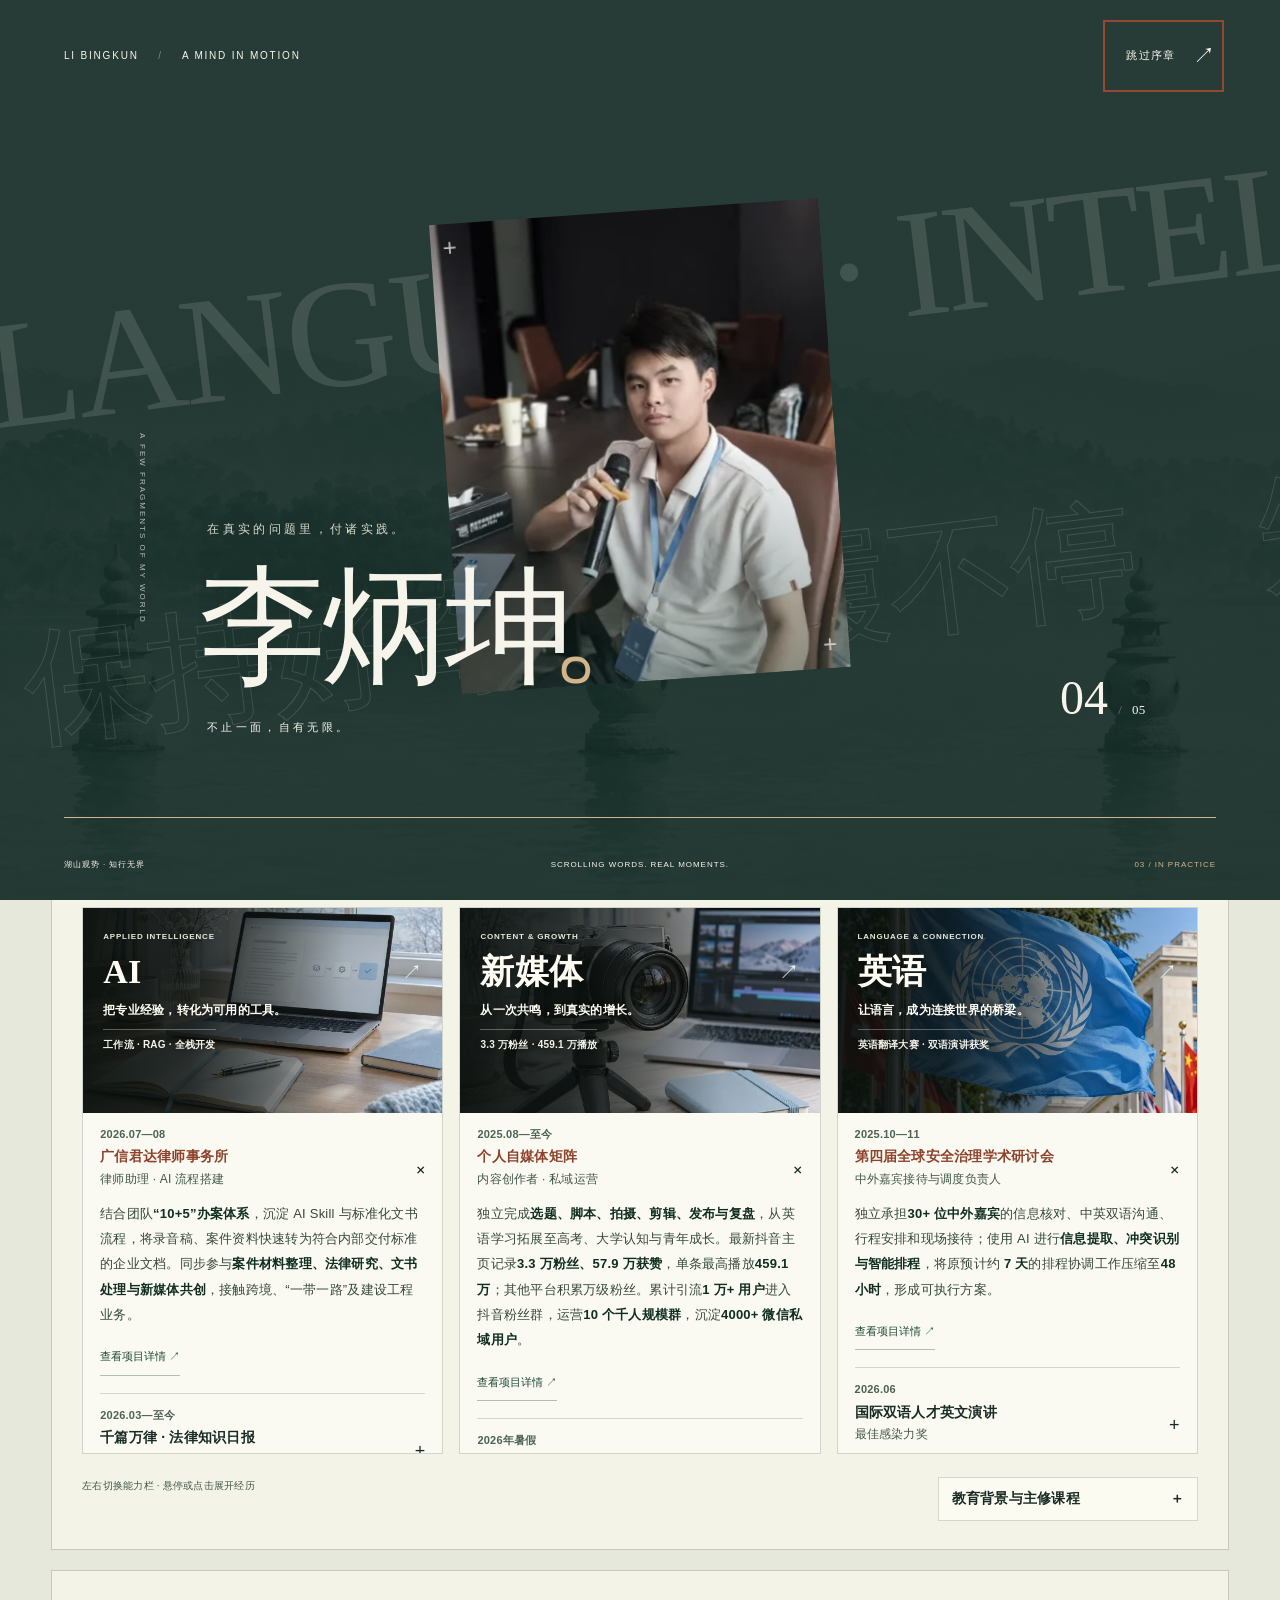
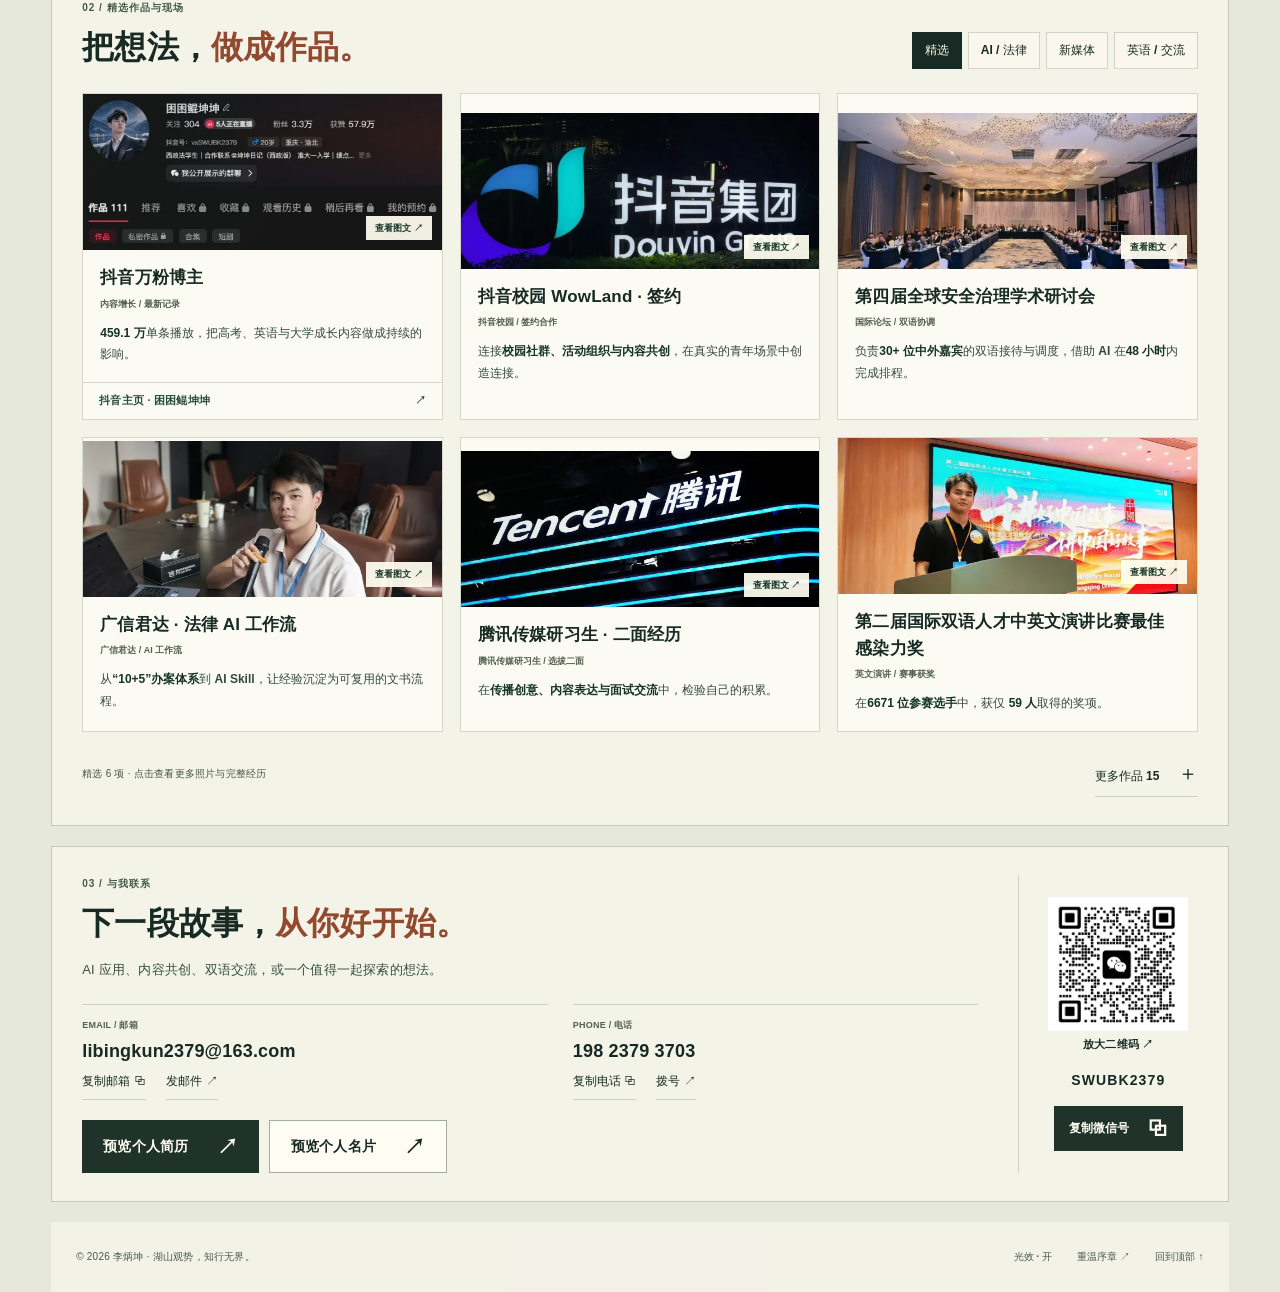
==== commit 430fb8d6: "Add cultural exchange and Peking University course experiences" ====
--- a/index.html
+++ b/index.html
@@ -1,5 +1,5 @@
 <!DOCTYPE html><html lang="zh-CN"><head><meta charset="UTF-8"><meta name="viewport" content="width=device-width,initial-scale=1"><meta name="theme-color" content="#19221f"><meta name="description" content="李炳坤：西南政法大学海外利益安全专业，AI 应用、新媒体增长与英语国际交流。3.3万粉丝、459.1万单条播放，查看真实项目与完整履历。"><title>李炳坤🐳 Frost</title><link rel="icon" type="image/svg+xml" href="assets/favicon.svg?v=whale"><link rel="preload" as="image" href="assets/lake.webp"><link rel="stylesheet" href="styles.css"><link rel="stylesheet" href="compact.css"><link rel="stylesheet" href="lane-covers.css"><link rel="stylesheet" href="natural-lake.css"><script src="content.js" defer></script><script src="script.js" defer></script></head><body class="compact"><div class="site-backdrop" aria-hidden="true"></div><canvas id="particle-trail" aria-hidden="true"></canvas><a class="skip-link" href="#main">跳转到正文</a><div class="intro cinematic-intro" id="intro" hidden aria-label="李炳坤的影像序章"><div class="film-lake" aria-hidden="true"></div><div class="intro-top"><span>LI BINGKUN <i>/</i> A MIND IN MOTION</span><button id="skip-intro">跳过序章 <span>↗</span></button></div><div class="film-marquees" aria-hidden="true"><div class="film-marquee"><span>LANGUAGE · INTELLIGENCE · INFLUENCE · </span><span>LANGUAGE · INTELLIGENCE · INFLUENCE · </span></div><div class="film-marquee reverse"><span>保持好奇　步履不停　知行无界　</span><span>保持好奇　步履不停　知行无界　</span></div></div><div class="film-stage"><span class="film-side">A FEW FRAGMENTS OF MY WORLD</span><div class="film-image-stack" aria-hidden="true"><img class="intro-frame is-current" src="assets/lake.webp" alt=""><img class="intro-frame" data-src="assets/photos/bilingual-stage.webp" alt="" data-srcset="assets/thumbs/bilingual-stage.webp 640w, assets/photos/bilingual-stage.webp 1600w" sizes="(max-width: 760px) 65vw, 390px" decoding="async"><img class="intro-frame" data-src="assets/photos/hackathon-team.webp" alt="" data-srcset="assets/thumbs/hackathon-team.webp 640w, assets/photos/hackathon-team.webp 1600w" sizes="(max-width: 760px) 65vw, 390px" decoding="async"><img class="intro-frame" data-src="assets/photos/law-internship.webp" alt="" data-srcset="assets/thumbs/law-internship.webp 640w, assets/photos/law-internship.webp 1600w" sizes="(max-width: 760px) 65vw, 390px" decoding="async"><img class="intro-frame" src="assets/portrait.jpg" alt=""><span class="film-cross film-cross-tl">+</span><span class="film-cross film-cross-br">+</span></div><div class="film-title"><span class="film-pretitle" id="film-chapter">湖山之间，保持好奇。</span><div class="film-name"><span>李</span><span>炳</span><span>坤</span><i>。</i></div><span class="film-subtitle">不止一面，自有无限。</span></div><span class="film-count"><span id="film-count">01</span><i>/</i>05</span></div><div class="film-progress" aria-hidden="true"><span></span></div><div class="intro-bottom"><span>湖山观势 · 知行无界</span><span>SCROLLING WORDS. REAL MOMENTS.</span><span id="film-category">PROLOGUE / 序章</span></div></div>
-<div class="reading-progress" aria-hidden="true"></div><header class="site-header"><a class="brand" href="#home"><span class="frost-mark" aria-hidden="true">F<i>.</i><svg viewBox="0 0 44 9"><path d="M2 6Q12 0 22 5T42 3"/></svg></span><span class="brand-word">Frost<small>李炳坤 · 个人作品集</small></span></a><nav aria-label="主导航"><a href="#expertise">能力履历</a><a href="#works">精选作品</a><a href="#contact">联系我</a></nav><a data-preview="resume" class="header-download" href="assets/li-bingkun-resume.pdf" target="_blank" rel="noopener">预览简历 ↗</a></header><main id="main" class="compact-main"><section class="compact-hero page-width" id="home" aria-labelledby="hero-title"><div class="hero-panel"><span id="about" class="anchor-alias" aria-hidden="true"></span><span class="eyebrow">FROST · KEEP EXPLORING, KEEP GROWING</span><h1 id="hero-title" class="art-motto">走自己的路，<br>也能一路<br><span>繁花似锦</span></h1><p class="identity"><strong>李炳坤</strong><span>西南政法大学 · 海外利益安全</span></p><p class="compact-bio">以<strong>法律与国家安全</strong>为专业底色，<br>连接 <strong>AI 应用、新媒体增长与英语交流</strong>。<br>把知识带进真实场景，让每一次探索都有回响。</p><div class="primary-actions"><a class="button button-dark" href="#works">浏览我的作品 <span>↗</span></a><a target="_blank" rel="noopener" data-preview="resume" class="button button-paper" href="assets/li-bingkun-resume.pdf">预览个人简历 <span>↗</span></a><a target="_blank" rel="noopener" data-preview="card" class="hero-card-download button button-paper" href="assets/business-card.png">预览个人名片 ↗</a></div><div class="quick-contact"><button data-copy="libingkun2379@163.com" data-label="邮箱">复制邮箱 ⧉</button><button data-copy="19823793703" data-label="电话">复制电话 ⧉</button><button class="replay-opening">重播序章 ↗</button></div></div><figure class="compact-portrait"><img src="assets/portrait.jpg" width="1080" height="1080" alt="李炳坤在雪山湖畔的肖像" fetchpriority="high"><figcaption><strong>保持好奇，步履不停。</strong><span>LI BINGKUN / 2026</span></figcaption></figure><div class="compact-stats"><a href="#works"><strong>3.3<em>万</em></strong><span>抖音粉丝</span></a><a href="#works"><strong>459.1<em>万</em></strong><span>单条最高播放</span></a><a href="#expertise"><strong>4000<em>+</em></strong><span>微信私域用户</span></a><a href="#expertise"><strong>100<em>万</em></strong><span>教育服务累计 GMV</span></a></div></section><section class="page-width compact-section section-shell" id="expertise" aria-labelledby="expertise-title"><div class="compact-section-head"><div><span class="section-index">01 / 能力与精选履历</span><h2 id="expertise-title">三条路径，<span>并行生长。</span></h2></div><div class="rail-controls"><button class="lane-jump active" data-lane="ai" aria-pressed="true">AI</button><button class="lane-jump" data-lane="media" aria-pressed="false">新媒体</button><button class="lane-jump" data-lane="english" aria-pressed="false">英语</button><button id="rail-prev" aria-label="向左浏览能力">←</button><button id="rail-next" aria-label="向右浏览能力">→</button></div></div><div class="resume-rail" id="resume-rail" tabindex="0" aria-label="AI、新媒体与英语履历横向轨道"><article class="resume-lane" id="lane-ai" aria-labelledby="lane-title-ai"><div class="lane-heading"><img class="lane-visual" src="assets/lane-ai-editorial.webp" alt="" aria-hidden="true" width="1100" height="1100" loading="lazy" decoding="async" srcset="assets/thumbs/lane-ai-editorial.webp 640w, assets/lane-ai-editorial.webp 1100w" sizes="(max-width: 760px) 82vw, 415px"><span>APPLIED INTELLIGENCE</span><h3 id="lane-title-ai">AI<i>↗</i></h3><p>把专业经验，转化为可用的工具。</p><strong>工作流 · RAG · 全栈开发</strong></div><div class="lane-entries" tabindex="0" aria-label="AI经历列表"><details class="resume-entry" open><summary><span class="entry-date">2026.07—08</span><strong>广信君达律师事务所</strong><span class="entry-role">律师助理 · AI 流程搭建</span><i>+</i></summary><div class="entry-description">结合团队<strong>“10+5”办案体系</strong>，沉淀 AI Skill 与标准化文书流程，将录音稿、案件资料快速转为符合内部交付标准的企业文档。同步参与<strong>案件材料整理、法律研究、文书处理与新媒体共创</strong>，接触跨境、“一带一路”及建设工程业务。<button type="button" class="entry-image-link" data-project="legal" aria-haspopup="dialog">查看项目详情 ↗</button></div></details><details class="resume-entry" ><summary><span class="entry-date">2026.03—至今</span><strong>千篇万律 · 法律知识日报</strong><span class="entry-role">AI 自动化 · 社群运营</span><i>+</i></summary><div class="entry-description">为广信君达“千篇万律”社群设计信息源、关键词和内容结构，完成<strong>定时检索 → 筛选 → 摘要 → 人工确认分发</strong>；使用 AI 编程与腾讯云函数，将分散资讯转化为持续更新的知识服务。<button type="button" class="entry-image-link" data-project="qianpian" aria-haspopup="dialog">查看项目详情 ↗</button></div></details><details class="resume-entry" ><summary><span class="entry-date">2026.02—03</span><strong>公共议题与政策研究</strong><span class="entry-role">智库研究 · 规范写作</span><i>+</i></summary><div class="entry-description">经多轮选拔参与政府部门智库写作团队，围绕社会舆情、国家安全和公共政策开展<strong>资料搜集、信息筛选、事实核验、框架设计与规范写作</strong>；结合 AI 辅助整理和概括信息。<button type="button" class="entry-image-link" data-project="research" aria-haspopup="dialog">查看项目详情 ↗</button></div></details><details class="resume-entry" ><summary><span class="entry-date">2026.03—至今</span><strong>法润沃土与创新创业项目</strong><span class="entry-role">核心成员 · 网站及 AI 技术负责人</span><i>+</i></summary><div class="entry-description">参与<strong>“挑战杯”“国创赛”</strong>等创新创业项目，负责网站开发、部署与维护；整理专业资料并搭建<strong>RAG 知识库与土地权益智能体</strong>，实现资料检索、专业问答和成果展示。团队共同沉淀<strong>3 项 AI 专利成果</strong>：融合地籍数据的土地权益 AI 多模态分析方法、土地权益侵权识别 AI 专用模型构建方法、土地权益智能保障 AI 领域模型训练方法。<button type="button" class="entry-image-link" data-project="farun" aria-haspopup="dialog">查看项目详情 ↗</button></div></details><details class="resume-entry" ><summary><span class="entry-date">2026.06</span><strong>抖音 AI 创变者计划</strong><span class="entry-role">AI 创新项目参赛者</span><i>+</i></summary><div class="entry-description">围绕具体用户需求参与<strong>应用场景分析、产品方案设计、AI 工具使用、作品制作与项目展示</strong>，在快速协作中探索可落地的 AI 方案。<button type="button" class="entry-image-link" data-project="hackathon" aria-haspopup="dialog">查看项目详情 ↗</button></div></details><details class="resume-entry" ><summary><span class="entry-date">持续学习</span><strong>AI 工程与应用认证</strong><span class="entry-role">智能体 · Prompt · 百炼</span><i>+</i></summary><div class="entry-description">取得<strong>智能体工程师、微调工程师、Prompt 工程师</strong>认证，以及阿里云<strong>百炼智能体应用、内容生产、RAG 应用构建及优化</strong>专项认证；完成<strong>AI 时代运营新势力实训</strong>。<button type="button" class="entry-image-link" data-project="credentials" aria-haspopup="dialog">查看项目详情 ↗</button></div></details></div></article><article class="resume-lane" id="lane-media" aria-labelledby="lane-title-media"><div class="lane-heading"><img class="lane-visual" src="assets/lane-media-editorial.webp" alt="" aria-hidden="true" width="1100" height="1100" loading="lazy" decoding="async" srcset="assets/thumbs/lane-media-editorial.webp 640w, assets/lane-media-editorial.webp 1100w" sizes="(max-width: 760px) 82vw, 415px"><span>CONTENT & GROWTH</span><h3 id="lane-title-media">新媒体<i>↗</i></h3><p>从一次共鸣，到真实的增长。</p><strong>3.3 万粉丝 · 459.1 万播放</strong></div><div class="lane-entries" tabindex="0" aria-label="新媒体经历列表"><details class="resume-entry" open><summary><span class="entry-date">2025.08—至今</span><strong>个人自媒体矩阵</strong><span class="entry-role">内容创作者 · 私域运营</span><i>+</i></summary><div class="entry-description">独立完成<strong>选题、脚本、拍摄、剪辑、发布与复盘</strong>，从英语学习拓展至高考、大学认知与青年成长。最新抖音主页记录<strong>3.3 万粉丝、57.9 万获赞</strong>，单条最高播放<strong>459.1 万</strong>；其他平台积累万级粉丝。累计引流<strong>1 万+ 用户</strong>进入抖音粉丝群，运营<strong>10 个千人规模群</strong>，沉淀<strong>4000+ 微信私域用户</strong>。<button type="button" class="entry-image-link" data-project="creator" aria-haspopup="dialog">查看项目详情 ↗</button></div></details><details class="resume-entry" ><summary><span class="entry-date">2026年暑假</span><strong>26炳坤 · 西政新生成长营</strong><span class="entry-role">发起人 · 知识产品与社群</span><i>+</i></summary><div class="entry-description">从 0 到 1 组织西政本地知识库与新生成长社群，累计整理<strong>上百万字</strong>资料，完成分类检索、网站、阅读路径、登录权限及免费与进阶双层机制。建立<strong>100+ 人</strong>本地成长社群、<strong>500+ 人</strong>抖音新生群，连接内容触达、知识交付与持续成长服务。<button type="button" class="entry-image-link" data-project="knowledge" aria-haspopup="dialog">查看项目详情 ↗</button></div></details><details class="resume-entry" ><summary><span class="entry-date">2026.05—至今</span><strong>杭州浪尖菁英教育</strong><span class="entry-role">签约博主 · 高考与新生服务</span><i>+</i></summary><div class="entry-description">围绕高考志愿、院校专业、大学认知及新生适应创作内容，将服务延伸至<strong>志愿咨询、新生陪跑和长期用户运营</strong>。<strong>200 名用户转化、5000 元客单价、累计 GMV 100 万元</strong>。<button type="button" class="entry-image-link" data-project="creator" aria-haspopup="dialog">查看项目详情 ↗</button></div></details><details class="resume-entry" ><summary><span class="entry-date">2026.02—至今</span><strong>新东方 · 校园市场</strong><span class="entry-role">校园内容运营支持</span><i>+</i></summary><div class="entry-description">可以协助完成<strong>校区小红书账号定位、选题策划、内容制作与校园活动推广</strong>，对雅思、托福及留学用户需求进行分类和跟进，将内容传播与用户服务连接起来。<button type="button" class="entry-image-link" data-project="neworiental" aria-haspopup="dialog">查看项目详情 ↗</button></div></details><details class="resume-entry" ><summary><span class="entry-date">2026年</span><strong>腾讯传媒研习生</strong><span class="entry-role">选拔二面 · 内容传播</span><i>+</i></summary><div class="entry-description">参与<strong>腾讯传媒研习生「鹅创营」项目选拔，进入二面</strong>，积累内容表达、传播创意及面试交流经验。<button type="button" class="entry-image-link" data-project="tencent" aria-haspopup="dialog">查看项目详情 ↗</button></div></details><details class="resume-entry" ><summary><span class="entry-date">2026.02—07</span><strong>广东闻望律师事务所</strong><span class="entry-role">法律内容与 AI 流程支持</span><i>+</i></summary><div class="entry-description">参与<strong>法律内容策划、拍摄剪辑与线上运营协作</strong>，积累<strong>10 万+播放</strong>内容实践；结合资料整理与 AI 流程，支持专业内容制作及用户沟通。<button type="button" class="entry-image-link" data-project="wenwang" aria-haspopup="dialog">查看内容数据与现场记录 ↗</button></div></details><details class="resume-entry" ><summary><span class="entry-date">校园实践</span><strong>抖音校园 WowLand</strong><span class="entry-role">签约合作 · 校园社群</span><i>+</i></summary><div class="entry-description">参与<strong>抖音校园 WowLand 签约合作</strong>，围绕校园场景开展<strong>社群运营、活动组织与内容共创</strong>，连接真实的青年需求与校园交流。<button type="button" class="entry-image-link" data-project="wowland" aria-haspopup="dialog">查看项目详情 ↗</button></div></details><details class="resume-entry" ><summary><span class="entry-date">2026.02—至今</span><strong>至善者联盟</strong><span class="entry-role">青年社区共建者</span><i>+</i></summary><div class="entry-description">围绕竞赛、升学就业、AI 实践与大学成长开展分享，参与答疑、资源链接与项目伙伴协同，参与<strong>300+ 人青年社群</strong>的内容运营与氛围共建，部分分享获评精华帖；相关经验分享累计<strong>触达近千名大学生</strong>。<button type="button" class="entry-image-link" data-project="altruism" aria-haspopup="dialog">查看项目详情 ↗</button></div></details><details class="resume-entry" ><summary><span class="entry-date">2026.02</span><strong>国家安全教育宣传</strong><span class="entry-role">宣传片角色出演 · 公共传播</span><i>+</i></summary><div class="entry-description">参与国家安全教育宣传片拍摄，完成<strong>角色理解、台词表达、镜头演绎与团队协作</strong>；参与作品覆盖约<strong>30 万师生</strong>。<button type="button" class="entry-image-link" data-project="security-film" aria-haspopup="dialog">查看宣传片出镜记录 ↗</button></div></details></div></article><article class="resume-lane" id="lane-english" aria-labelledby="lane-title-english"><div class="lane-heading"><img class="lane-visual" src="assets/lane-english-international.webp" alt="" aria-hidden="true" width="1100" height="1100" loading="lazy" decoding="async" srcset="assets/thumbs/lane-english-international.webp 640w, assets/lane-english-international.webp 1100w" sizes="(max-width: 760px) 82vw, 415px"><span>LANGUAGE & CONNECTION</span><h3 id="lane-title-english">英语<i>↗</i></h3><p>让语言，成为连接世界的桥梁。</p><strong>英语翻译大赛 · 双语演讲获奖</strong></div><div class="lane-entries" tabindex="0" aria-label="英语经历列表"><details class="resume-entry" open><summary><span class="entry-date">2025.10—11</span><strong>第四届全球安全治理学术研讨会</strong><span class="entry-role">中外嘉宾接待与调度负责人</span><i>+</i></summary><div class="entry-description">独立承担<strong>30+ 位中外嘉宾</strong>的信息核对、中英双语沟通、行程安排和现场接待；使用 AI 进行<strong>信息提取、冲突识别与智能排程</strong>，将原预计约 <strong>7 天</strong>的排程协调工作压缩至<strong>48 小时</strong>，形成可执行方案。<button type="button" class="entry-image-link" data-project="forum" aria-haspopup="dialog">查看项目详情 ↗</button></div></details><details class="resume-entry" ><summary><span class="entry-date">2026.06</span><strong>国际双语人才英文演讲</strong><span class="entry-role">最佳感染力奖</span><i>+</i></summary><div class="entry-description">独立完成英文演讲稿设计、语言打磨、语音训练与舞台表达，在<strong>6671 名选手</strong>中获仅 <strong>59 人</strong>取得的<strong>“最佳感染力奖”</strong>，训练英文公众演讲与跨文化传播。<button type="button" class="entry-image-link" data-project="speech" aria-haspopup="dialog">查看项目详情 ↗</button></div></details><details class="resume-entry" ><summary><span class="entry-date">2025年</span><strong>全国大学生英语翻译大赛</strong><span class="entry-role">国家三等奖</span><i>+</i></summary><div class="entry-description">完成英文材料理解、术语处理、语义转换与译文校对，获得<strong>国家三等奖</strong>；大一阶段通过<strong>大学英语四、六级</strong>，将语言学习用于翻译、主持与国际交流。<button type="button" class="entry-image-link" data-project="translation" aria-haspopup="dialog">查看项目详情 ↗</button></div></details><details class="resume-entry" ><summary><span class="entry-date">2026.05</span><strong>中俄青年友好交流</strong><span class="entry-role">中英双语主持</span><i>+</i></summary><div class="entry-description">仅用<strong>两天</strong>完成双语主持准备，负责青年交流活动的<strong>流程衔接、中英切换、现场协同与临场调整</strong>；持续参与跨文化交流及英语主持实践。<button type="button" class="entry-image-link" data-project="hosting" aria-haspopup="dialog">查看双语主持现场 ↗</button></div></details><details class="resume-entry" ><summary><span class="entry-date">2026.09</span><strong>青年领导力项目</strong><span class="entry-role">青年交流 · 领导力学习</span><i>+</i></summary><div class="entry-description">参与<strong>青年领导力项目</strong>相关学习与交流，持续探索青年成长、跨文化沟通与社区共创；<button type="button" class="entry-image-link" data-project="leadership" aria-haspopup="dialog">查看项目详情 ↗</button></div></details></div></article></div><div class="resume-footnote"><span>左右切换能力栏 · 悬停或点击展开经历</span><details class="education-detail"><summary><span>教育背景与主修课程</span><span class="education-toggle" aria-hidden="true"></span></summary><p><strong>西南政法大学 · 海外利益安全</strong><br>国际法、涉外法律实务、国家安全学、第二外语、国际商事仲裁法、海外利益安全风险评估与监测预警。</p></details></div></section><section class="page-width compact-section section-shell" id="works" aria-labelledby="works-title"><div class="compact-section-head"><div><span class="section-index">02 / 精选作品与现场</span><h2 id="works-title">把想法，<span>做成作品。</span></h2></div><div class="work-filters" aria-label="筛选作品"><button data-filter="all" class="active" aria-pressed="true">精选</button><button data-filter="ai" aria-pressed="false">AI / 法律</button><button data-filter="media" aria-pressed="false">新媒体</button><button data-filter="english" aria-pressed="false">英语 / 交流</button></div></div><span id="moments" class="anchor-alias" aria-hidden="true"></span><span id="practice" class="anchor-alias" aria-hidden="true"></span><div class="compact-work-grid"><article class="portfolio-card has-card-link" data-category="media" id="work-creator" data-order="0"><button class="portfolio-open" data-project="creator" aria-label="查看抖音万粉博主详情"><span class="portfolio-cover creator-frame"><img src="assets/photos/creator-douyin-profile.jpg" alt="困困鲲坤坤的抖音主页与置顶作品" loading="lazy" srcset="assets/thumbs/creator-douyin-profile.webp 640w, assets/photos/creator-douyin-profile.jpg 835w" sizes="(max-width: 760px) 43vw, 415px" decoding="async"><span class="cover-open">查看图文 ↗</span></span><span class="portfolio-copy"><strong>抖音万粉博主</strong><span class="portfolio-tag">内容增长 / 最新记录</span><span class="portfolio-summary"><strong>459.1 万</strong>单条播放，把高考、英语与大学成长内容做成持续的影响。</span></span></button><a class="card-external-link" href="https://www.douyin.com/user/MS4wLjABAAAA9_BrvI7P0rSsESkHjRzPnPtVAPOXw4ht7WaaNR8EHko" target="_blank" rel="noopener noreferrer">抖音主页 · 困困鲲坤坤 <span aria-hidden="true">↗</span></a></article>
+<div class="reading-progress" aria-hidden="true"></div><header class="site-header"><a class="brand" href="#home"><span class="frost-mark" aria-hidden="true">F<i>.</i><svg viewBox="0 0 44 9"><path d="M2 6Q12 0 22 5T42 3"/></svg></span><span class="brand-word">Frost<small>李炳坤 · 个人作品集</small></span></a><nav aria-label="主导航"><a href="#expertise">能力履历</a><a href="#works">精选作品</a><a href="#contact">联系我</a></nav><a data-preview="resume" class="header-download" href="assets/li-bingkun-resume.pdf" target="_blank" rel="noopener">预览简历 ↗</a></header><main id="main" class="compact-main"><section class="compact-hero page-width" id="home" aria-labelledby="hero-title"><div class="hero-panel"><span id="about" class="anchor-alias" aria-hidden="true"></span><span class="eyebrow">FROST · KEEP EXPLORING, KEEP GROWING</span><h1 id="hero-title" class="art-motto">走自己的路，<br>也能一路<br><span>繁花似锦</span></h1><p class="identity"><strong>李炳坤</strong><span>西南政法大学 · 海外利益安全</span></p><p class="compact-bio">以<strong>法律与国家安全</strong>为专业底色，<br>连接 <strong>AI 应用、新媒体增长与英语交流</strong>。<br>把知识带进真实场景，让每一次探索都有回响。</p><div class="primary-actions"><a class="button button-dark" href="#works">浏览我的作品 <span>↗</span></a><a target="_blank" rel="noopener" data-preview="resume" class="button button-paper" href="assets/li-bingkun-resume.pdf">预览个人简历 <span>↗</span></a><a target="_blank" rel="noopener" data-preview="card" class="hero-card-download button button-paper" href="assets/business-card.png">预览个人名片 ↗</a></div><div class="quick-contact"><button data-copy="libingkun2379@163.com" data-label="邮箱">复制邮箱 ⧉</button><button data-copy="19823793703" data-label="电话">复制电话 ⧉</button><button class="replay-opening">重播序章 ↗</button></div></div><figure class="compact-portrait"><img src="assets/portrait.jpg" width="1080" height="1080" alt="李炳坤在雪山湖畔的肖像" fetchpriority="high"><figcaption><strong>保持好奇，步履不停。</strong><span>LI BINGKUN / 2026</span></figcaption></figure><div class="compact-stats"><a href="#works"><strong>3.3<em>万</em></strong><span>抖音粉丝</span></a><a href="#works"><strong>459.1<em>万</em></strong><span>单条最高播放</span></a><a href="#expertise"><strong>4000<em>+</em></strong><span>微信私域用户</span></a><a href="#expertise"><strong>100<em>万</em></strong><span>教育服务累计 GMV</span></a></div></section><section class="page-width compact-section section-shell" id="expertise" aria-labelledby="expertise-title"><div class="compact-section-head"><div><span class="section-index">01 / 能力与精选履历</span><h2 id="expertise-title">三条路径，<span>并行生长。</span></h2></div><div class="rail-controls"><button class="lane-jump active" data-lane="ai" aria-pressed="true">AI</button><button class="lane-jump" data-lane="media" aria-pressed="false">新媒体</button><button class="lane-jump" data-lane="english" aria-pressed="false">英语</button><button id="rail-prev" aria-label="向左浏览能力">←</button><button id="rail-next" aria-label="向右浏览能力">→</button></div></div><div class="resume-rail" id="resume-rail" tabindex="0" aria-label="AI、新媒体与英语履历横向轨道"><article class="resume-lane" id="lane-ai" aria-labelledby="lane-title-ai"><div class="lane-heading"><img class="lane-visual" src="assets/lane-ai-editorial.webp" alt="" aria-hidden="true" width="1100" height="1100" loading="lazy" decoding="async" srcset="assets/thumbs/lane-ai-editorial.webp 640w, assets/lane-ai-editorial.webp 1100w" sizes="(max-width: 760px) 82vw, 415px"><span>APPLIED INTELLIGENCE</span><h3 id="lane-title-ai">AI<i>↗</i></h3><p>把专业经验，转化为可用的工具。</p><strong>工作流 · RAG · 全栈开发</strong></div><div class="lane-entries" tabindex="0" aria-label="AI经历列表"><details class="resume-entry" open><summary><span class="entry-date">2026.07—08</span><strong>广信君达律师事务所</strong><span class="entry-role">律师助理 · AI 流程搭建</span><i>+</i></summary><div class="entry-description">结合团队<strong>“10+5”办案体系</strong>，沉淀 AI Skill 与标准化文书流程，将录音稿、案件资料快速转为符合内部交付标准的企业文档。同步参与<strong>案件材料整理、法律研究、文书处理与新媒体共创</strong>，接触跨境、“一带一路”及建设工程业务。<button type="button" class="entry-image-link" data-project="legal" aria-haspopup="dialog">查看项目详情 ↗</button></div></details><details class="resume-entry" ><summary><span class="entry-date">2026.03—至今</span><strong>千篇万律 · 法律知识日报</strong><span class="entry-role">AI 自动化 · 社群运营</span><i>+</i></summary><div class="entry-description">为广信君达“千篇万律”社群设计信息源、关键词和内容结构，完成<strong>定时检索 → 筛选 → 摘要 → 人工确认分发</strong>；使用 AI 编程与腾讯云函数，将分散资讯转化为持续更新的知识服务。<button type="button" class="entry-image-link" data-project="qianpian" aria-haspopup="dialog">查看项目详情 ↗</button></div></details><details class="resume-entry" ><summary><span class="entry-date">2026.02—03</span><strong>公共议题与政策研究</strong><span class="entry-role">智库研究 · 规范写作</span><i>+</i></summary><div class="entry-description">经多轮选拔参与政府部门智库写作团队，围绕社会舆情、国家安全和公共政策开展<strong>资料搜集、信息筛选、事实核验、框架设计与规范写作</strong>；结合 AI 辅助整理和概括信息。<button type="button" class="entry-image-link" data-project="research" aria-haspopup="dialog">查看项目详情 ↗</button></div></details><details class="resume-entry" ><summary><span class="entry-date">2026.03—至今</span><strong>法润沃土与创新创业项目</strong><span class="entry-role">核心成员 · 网站及 AI 技术负责人</span><i>+</i></summary><div class="entry-description">参与<strong>“挑战杯”“国创赛”</strong>等创新创业项目，负责网站开发、部署与维护；整理专业资料并搭建<strong>RAG 知识库与土地权益智能体</strong>，实现资料检索、专业问答和成果展示。团队共同沉淀<strong>3 项 AI 专利成果</strong>：融合地籍数据的土地权益 AI 多模态分析方法、土地权益侵权识别 AI 专用模型构建方法、土地权益智能保障 AI 领域模型训练方法。<button type="button" class="entry-image-link" data-project="farun" aria-haspopup="dialog">查看项目详情 ↗</button></div></details><details class="resume-entry" ><summary><span class="entry-date">2026.06</span><strong>抖音 AI 创变者计划</strong><span class="entry-role">AI 创新项目参赛者</span><i>+</i></summary><div class="entry-description">围绕具体用户需求参与<strong>应用场景分析、产品方案设计、AI 工具使用、作品制作与项目展示</strong>，在快速协作中探索可落地的 AI 方案。<button type="button" class="entry-image-link" data-project="hackathon" aria-haspopup="dialog">查看项目详情 ↗</button></div></details><details class="resume-entry" ><summary><span class="entry-date">持续学习</span><strong>AI 工程与应用认证</strong><span class="entry-role">智能体 · Prompt · 百炼</span><i>+</i></summary><div class="entry-description">取得<strong>智能体工程师、微调工程师、Prompt 工程师</strong>认证，以及阿里云<strong>百炼智能体应用、内容生产、RAG 应用构建及优化</strong>专项认证；完成<strong>AI 时代运营新势力实训</strong>。<button type="button" class="entry-image-link" data-project="credentials" aria-haspopup="dialog">查看项目详情 ↗</button></div></details></div></article><article class="resume-lane" id="lane-media" aria-labelledby="lane-title-media"><div class="lane-heading"><img class="lane-visual" src="assets/lane-media-editorial.webp" alt="" aria-hidden="true" width="1100" height="1100" loading="lazy" decoding="async" srcset="assets/thumbs/lane-media-editorial.webp 640w, assets/lane-media-editorial.webp 1100w" sizes="(max-width: 760px) 82vw, 415px"><span>CONTENT & GROWTH</span><h3 id="lane-title-media">新媒体<i>↗</i></h3><p>从一次共鸣，到真实的增长。</p><strong>3.3 万粉丝 · 459.1 万播放</strong></div><div class="lane-entries" tabindex="0" aria-label="新媒体经历列表"><details class="resume-entry" open><summary><span class="entry-date">2025.08—至今</span><strong>个人自媒体矩阵</strong><span class="entry-role">内容创作者 · 私域运营</span><i>+</i></summary><div class="entry-description">独立完成<strong>选题、脚本、拍摄、剪辑、发布与复盘</strong>，从英语学习拓展至高考、大学认知与青年成长。最新抖音主页记录<strong>3.3 万粉丝、57.9 万获赞</strong>，单条最高播放<strong>459.1 万</strong>；其他平台积累万级粉丝。累计引流<strong>1 万+ 用户</strong>进入抖音粉丝群，运营<strong>10 个千人规模群</strong>，沉淀<strong>4000+ 微信私域用户</strong>。<button type="button" class="entry-image-link" data-project="creator" aria-haspopup="dialog">查看项目详情 ↗</button></div></details><details class="resume-entry" ><summary><span class="entry-date">2026年暑假</span><strong>26炳坤 · 西政新生成长营</strong><span class="entry-role">发起人 · 知识产品与社群</span><i>+</i></summary><div class="entry-description">从 0 到 1 组织西政本地知识库与新生成长社群，累计整理<strong>上百万字</strong>资料，完成分类检索、网站、阅读路径、登录权限及免费与进阶双层机制。建立<strong>100+ 人</strong>本地成长社群、<strong>500+ 人</strong>抖音新生群，连接内容触达、知识交付与持续成长服务。<button type="button" class="entry-image-link" data-project="knowledge" aria-haspopup="dialog">查看项目详情 ↗</button></div></details><details class="resume-entry" ><summary><span class="entry-date">2026.05—至今</span><strong>杭州浪尖菁英教育</strong><span class="entry-role">签约博主 · 高考与新生服务</span><i>+</i></summary><div class="entry-description">围绕高考志愿、院校专业、大学认知及新生适应创作内容，将服务延伸至<strong>志愿咨询、新生陪跑和长期用户运营</strong>。<strong>200 名用户转化、5000 元客单价、累计 GMV 100 万元</strong>。<button type="button" class="entry-image-link" data-project="creator" aria-haspopup="dialog">查看项目详情 ↗</button></div></details><details class="resume-entry" ><summary><span class="entry-date">2026.02—至今</span><strong>新东方 · 校园市场</strong><span class="entry-role">校园内容运营支持</span><i>+</i></summary><div class="entry-description">可以协助完成<strong>校区小红书账号定位、选题策划、内容制作与校园活动推广</strong>，对雅思、托福及留学用户需求进行分类和跟进，将内容传播与用户服务连接起来。<button type="button" class="entry-image-link" data-project="neworiental" aria-haspopup="dialog">查看项目详情 ↗</button></div></details><details class="resume-entry" ><summary><span class="entry-date">2026年</span><strong>腾讯传媒研习生</strong><span class="entry-role">选拔二面 · 内容传播</span><i>+</i></summary><div class="entry-description">参与<strong>腾讯传媒研习生「鹅创营」项目选拔，进入二面</strong>，积累内容表达、传播创意及面试交流经验。<button type="button" class="entry-image-link" data-project="tencent" aria-haspopup="dialog">查看项目详情 ↗</button></div></details><details class="resume-entry" ><summary><span class="entry-date">2026.02—07</span><strong>广东闻望律师事务所</strong><span class="entry-role">法律内容与 AI 流程支持</span><i>+</i></summary><div class="entry-description">参与<strong>法律内容策划、拍摄剪辑与线上运营协作</strong>，积累<strong>10 万+播放</strong>内容实践；结合资料整理与 AI 流程，支持专业内容制作及用户沟通。<button type="button" class="entry-image-link" data-project="wenwang" aria-haspopup="dialog">查看内容数据与现场记录 ↗</button></div></details><details class="resume-entry" ><summary><span class="entry-date">校园实践</span><strong>抖音校园 WowLand</strong><span class="entry-role">签约合作 · 校园社群</span><i>+</i></summary><div class="entry-description">参与<strong>抖音校园 WowLand 签约合作</strong>，围绕校园场景开展<strong>社群运营、活动组织与内容共创</strong>，连接真实的青年需求与校园交流。<button type="button" class="entry-image-link" data-project="wowland" aria-haspopup="dialog">查看项目详情 ↗</button></div></details><details class="resume-entry" ><summary><span class="entry-date">2026.02—至今</span><strong>至善者联盟</strong><span class="entry-role">青年社区共建者</span><i>+</i></summary><div class="entry-description">围绕竞赛、升学就业、AI 实践与大学成长开展分享，参与答疑、资源链接与项目伙伴协同，参与<strong>300+ 人青年社群</strong>的内容运营与氛围共建，部分分享获评精华帖；相关经验分享累计<strong>触达近千名大学生</strong>。<button type="button" class="entry-image-link" data-project="altruism" aria-haspopup="dialog">查看项目详情 ↗</button></div></details><details class="resume-entry" ><summary><span class="entry-date">2026.02</span><strong>国家安全教育宣传</strong><span class="entry-role">宣传片角色出演 · 公共传播</span><i>+</i></summary><div class="entry-description">参与国家安全教育宣传片拍摄，完成<strong>角色理解、台词表达、镜头演绎与团队协作</strong>；参与作品覆盖约<strong>30 万师生</strong>。<button type="button" class="entry-image-link" data-project="security-film" aria-haspopup="dialog">查看宣传片出镜记录 ↗</button></div></details></div></article><article class="resume-lane" id="lane-english" aria-labelledby="lane-title-english"><div class="lane-heading"><img class="lane-visual" src="assets/lane-english-international.webp" alt="" aria-hidden="true" width="1100" height="1100" loading="lazy" decoding="async" srcset="assets/thumbs/lane-english-international.webp 640w, assets/lane-english-international.webp 1100w" sizes="(max-width: 760px) 82vw, 415px"><span>LANGUAGE & CONNECTION</span><h3 id="lane-title-english">英语<i>↗</i></h3><p>让语言，成为连接世界的桥梁。</p><strong>英语翻译大赛 · 双语演讲获奖</strong></div><div class="lane-entries" tabindex="0" aria-label="英语经历列表"><details class="resume-entry" open><summary><span class="entry-date">2025.10—11</span><strong>第四届全球安全治理学术研讨会</strong><span class="entry-role">中外嘉宾接待与调度负责人</span><i>+</i></summary><div class="entry-description">独立承担<strong>30+ 位中外嘉宾</strong>的信息核对、中英双语沟通、行程安排和现场接待；使用 AI 进行<strong>信息提取、冲突识别与智能排程</strong>，将原预计约 <strong>7 天</strong>的排程协调工作压缩至<strong>48 小时</strong>，形成可执行方案。<button type="button" class="entry-image-link" data-project="forum" aria-haspopup="dialog">查看项目详情 ↗</button></div></details><details class="resume-entry" ><summary><span class="entry-date">2026.06</span><strong>国际双语人才英文演讲</strong><span class="entry-role">最佳感染力奖</span><i>+</i></summary><div class="entry-description">独立完成英文演讲稿设计、语言打磨、语音训练与舞台表达，在<strong>6671 名选手</strong>中获仅 <strong>59 人</strong>取得的<strong>“最佳感染力奖”</strong>，训练英文公众演讲与跨文化传播。<button type="button" class="entry-image-link" data-project="speech" aria-haspopup="dialog">查看项目详情 ↗</button></div></details><details class="resume-entry" ><summary><span class="entry-date">2025年</span><strong>全国大学生英语翻译大赛</strong><span class="entry-role">国家三等奖</span><i>+</i></summary><div class="entry-description">完成英文材料理解、术语处理、语义转换与译文校对，获得<strong>国家三等奖</strong>；大一阶段通过<strong>大学英语四、六级</strong>，将语言学习用于翻译、主持与国际交流。<button type="button" class="entry-image-link" data-project="translation" aria-haspopup="dialog">查看项目详情 ↗</button></div></details><details class="resume-entry" ><summary><span class="entry-date">2026.05</span><strong>中俄青年友好交流</strong><span class="entry-role">中英双语主持</span><i>+</i></summary><div class="entry-description">仅用<strong>两天</strong>完成双语主持准备，负责青年交流活动的<strong>流程衔接、中英切换、现场协同与临场调整</strong>；持续参与跨文化交流及英语主持实践。<button type="button" class="entry-image-link" data-project="hosting" aria-haspopup="dialog">查看双语主持现场 ↗</button></div></details><details class="resume-entry" ><summary><span class="entry-date">2026.09</span><strong>青年领导力项目</strong><span class="entry-role">青年交流 · 领导力学习</span><i>+</i></summary><div class="entry-description">参与<strong>青年领导力项目</strong>相关学习与交流，持续探索青年成长、跨文化沟通与社区共创；<button type="button" class="entry-image-link" data-project="leadership" aria-haspopup="dialog">查看项目详情 ↗</button></div></details><details class="resume-entry"><summary><span class="entry-date">日常实践</span><strong>跨文化交流</strong><span class="entry-role">英语口语 · 日常对话</span><i>+</i></summary><div class="entry-description">在聚会、城市出行和活动现场用<strong>英语自由交流</strong>，练习理解、提问和表达。<button type="button" class="entry-image-link" data-project="cross-cultural" aria-haspopup="dialog">查看交流照片 ↗</button></div></details></div></article></div><div class="resume-footnote"><span>左右切换能力栏 · 悬停或点击展开经历</span><details class="education-detail"><summary><span>教育背景与主修课程</span><span class="education-toggle" aria-hidden="true"></span></summary><p><strong>西南政法大学 · 海外利益安全</strong><br>国际法、涉外法律实务、国家安全学、第二外语、国际商事仲裁法、海外利益安全风险评估与监测预警。</p><p><strong>北京大学光华管理学院 ·《价值投资》课程旁听</strong><br>通过筛选，获得 2026 年秋季课程旁听名额。</p><button type="button" class="entry-image-link" data-project="pku-value-investing" aria-haspopup="dialog">查看课程经历 ↗</button></details></div></section><section class="page-width compact-section section-shell" id="works" aria-labelledby="works-title"><div class="compact-section-head"><div><span class="section-index">02 / 精选作品与现场</span><h2 id="works-title">把想法，<span>做成作品。</span></h2></div><div class="work-filters" aria-label="筛选作品"><button data-filter="all" class="active" aria-pressed="true">精选</button><button data-filter="ai" aria-pressed="false">AI / 法律</button><button data-filter="media" aria-pressed="false">新媒体</button><button data-filter="english" aria-pressed="false">英语 / 交流</button></div></div><span id="moments" class="anchor-alias" aria-hidden="true"></span><span id="practice" class="anchor-alias" aria-hidden="true"></span><div class="compact-work-grid"><article class="portfolio-card has-card-link" data-category="media" id="work-creator" data-order="0"><button class="portfolio-open" data-project="creator" aria-label="查看抖音万粉博主详情"><span class="portfolio-cover creator-frame"><img src="assets/photos/creator-douyin-profile.jpg" alt="困困鲲坤坤的抖音主页与置顶作品" loading="lazy" srcset="assets/thumbs/creator-douyin-profile.webp 640w, assets/photos/creator-douyin-profile.jpg 835w" sizes="(max-width: 760px) 43vw, 415px" decoding="async"><span class="cover-open">查看图文 ↗</span></span><span class="portfolio-copy"><strong>抖音万粉博主</strong><span class="portfolio-tag">内容增长 / 最新记录</span><span class="portfolio-summary"><strong>459.1 万</strong>单条播放，把高考、英语与大学成长内容做成持续的影响。</span></span></button><a class="card-external-link" href="https://www.douyin.com/user/MS4wLjABAAAA9_BrvI7P0rSsESkHjRzPnPtVAPOXw4ht7WaaNR8EHko" target="_blank" rel="noopener noreferrer">抖音主页 · 困困鲲坤坤 <span aria-hidden="true">↗</span></a></article>
 <article class="portfolio-card" data-category="media" id="work-wowland" data-order="1"><button class="portfolio-open" data-project="wowland" aria-label="查看抖音校园 WowLand · 签约详情"><span class="portfolio-cover "><img src="assets/photos/douyin-group.webp" alt="抖音校园 WowLand · 签约" loading="lazy" srcset="assets/thumbs/douyin-group.webp 640w, assets/photos/douyin-group.webp 1600w" sizes="(max-width: 760px) 43vw, 415px" decoding="async"><span class="cover-open">查看图文 ↗</span></span><span class="portfolio-copy"><strong>抖音校园 WowLand · 签约</strong><span class="portfolio-tag">抖音校园 / 签约合作</span><span class="portfolio-summary">连接<strong>校园社群、活动组织与内容共创</strong>，在真实的青年场景中创造连接。</span></span></button></article>
 <article class="portfolio-card" data-category="english" id="work-forum" data-order="2"><button class="portfolio-open" data-project="forum" aria-label="查看第四届全球安全治理学术研讨会详情"><span class="portfolio-cover"><img src="assets/photos/forum-fourth-group.webp" alt="第四届全球安全治理学术研讨会相关画面" loading="lazy" srcset="assets/thumbs/forum-fourth-group.webp 640w, assets/photos/forum-fourth-group.webp 1440w" sizes="(max-width: 760px) 43vw, 415px" decoding="async"><span class="cover-open">查看图文 ↗</span></span><span class="portfolio-copy"><strong>第四届全球安全治理学术研讨会</strong><span class="portfolio-tag">国际论坛 / 双语协调</span><span class="portfolio-summary">负责<strong>30+ 位中外嘉宾</strong>的双语接待与调度，借助 AI 在<strong>48 小时</strong>内完成排程。</span></span></button></article>
 <article class="portfolio-card" data-category="ai" id="work-legal" data-order="3"><button class="portfolio-open" data-project="legal" aria-label="查看广信君达 · 法律 AI 工作流详情"><span class="portfolio-cover"><img src="assets/photos/law-internship.webp" alt="广信君达 · 法律 AI 工作流相关画面" loading="lazy" srcset="assets/thumbs/law-internship.webp 640w, assets/photos/law-internship.webp 1600w" sizes="(max-width: 760px) 43vw, 415px" decoding="async"><span class="cover-open">查看图文 ↗</span></span><span class="portfolio-copy"><strong>广信君达 · 法律 AI 工作流</strong><span class="portfolio-tag">广信君达 / AI 工作流</span><span class="portfolio-summary">从<strong>“10+5”办案体系</strong>到 AI Skill，让经验沉淀为可复用的文书流程。</span></span></button></article>
@@ -14,7 +14,9 @@
 <article class="portfolio-card" data-category="media" id="work-knowledge" data-order="12" hidden><button class="portfolio-open" data-project="knowledge" aria-label="查看西政新生成长营 · 100+ 人连接详情"><span class="portfolio-cover document"><img src="assets/photos/growth-camp-105.webp" alt="西政新生成长营 · 100+ 人连接" loading="lazy"><span class="cover-open">查看图文 ↗</span></span><span class="portfolio-copy"><strong>西政新生成长营 · 100+ 人连接</strong><span class="portfolio-tag">内容产品 / 校园服务</span><span class="portfolio-summary">从<strong>百万字知识库</strong>到 100+ 人成长社群，把经验整理成共同成长的路径。</span></span></button></article>
 <article class="portfolio-card" data-category="ai" id="work-credentials" data-order="13" hidden><button class="portfolio-open" data-project="credentials" aria-label="查看AI 工程与应用认证详情"><span class="portfolio-cover document"><img src="assets/photos/ai-agent-certificate.webp" alt="AI 工程与应用认证" loading="lazy" srcset="assets/thumbs/ai-agent-certificate.webp 640w, assets/photos/ai-agent-certificate.webp 1600w" sizes="(max-width: 760px) 43vw, 415px" decoding="async"><span class="cover-open">查看图文 ↗</span></span><span class="portfolio-copy"><strong>AI 工程与应用认证</strong><span class="portfolio-tag">AI 认证 / 持续学习</span><span class="portfolio-summary"><strong>智能体、微调、Prompt、RAG</strong>与内容生产，把学习带进具体实践。</span></span></button></article>
 <article class="portfolio-card" data-category="english" id="work-leadership" data-order="14" hidden><button class="portfolio-open" data-project="leadership" aria-label="查看青年领导力项目详情"><span class="portfolio-cover document"><img src="assets/photos/youth-certificate.webp" alt="青年领导力项目" loading="lazy" srcset="assets/thumbs/youth-certificate.webp 640w, assets/photos/youth-certificate.webp 1440w" sizes="(max-width: 760px) 43vw, 415px" decoding="async"><span class="cover-open">查看图文 ↗</span></span><span class="portfolio-copy"><strong>青年领导力项目</strong><span class="portfolio-tag">青年领导力 / 学习与交流</span><span class="portfolio-summary">从<strong>青年交流与领导力学习</strong>中，继续拓展对自己和世界的理解。</span></span></button></article>
-<article class="portfolio-card" data-category="media" id="work-altruism" data-order="15" hidden><button class="portfolio-open" data-project="altruism" aria-label="查看做一个利他的人详情"><span class="portfolio-cover document"><img src="assets/photos/altruism-poster.webp" alt="做一个利他的人" loading="lazy" srcset="assets/thumbs/altruism-poster.webp 640w, assets/photos/altruism-poster.webp 900w" sizes="(max-width: 760px) 43vw, 415px" decoding="async"><span class="cover-open">查看图文 ↗</span></span><span class="portfolio-copy"><strong>做一个利他的人</strong><span class="portfolio-tag">至善者联盟 / 内容分享</span><span class="portfolio-summary">以<strong>主讲分享、内容共创与青年连接</strong>，把个人经验变成可以给予他人的价值。</span></span></button></article>
+<article class="portfolio-card" data-category="media" id="work-altruism" data-order="15" hidden><button class="portfolio-open" data-project="altruism" aria-label="查看做一个利他的人详情"><span class="portfolio-cover altruism-face"><img src="assets/photos/altruism-poster.webp" alt="做一个利他的人" loading="lazy" srcset="assets/thumbs/altruism-poster.webp 640w, assets/photos/altruism-poster.webp 900w" sizes="(max-width: 760px) 43vw, 415px" decoding="async"><span class="cover-open">查看图文 ↗</span></span><span class="portfolio-copy"><strong>做一个利他的人</strong><span class="portfolio-tag">至善者联盟 / 内容分享</span><span class="portfolio-summary">以<strong>主讲分享、内容共创与青年连接</strong>，把个人经验变成可以给予他人的价值。</span></span></button></article>
 <article class="portfolio-card" data-category="media" id="work-neworiental" data-order="16" hidden><button class="portfolio-open" data-project="neworiental" aria-label="查看新东方 · 校园内容运营详情"><span class="portfolio-cover"><img src="assets/photos/neworiental-office.webp" alt="新东方 · 校园内容运营相关画面" loading="lazy" srcset="assets/thumbs/neworiental-office.webp 640w, assets/photos/neworiental-office.webp 1600w" sizes="(max-width: 760px) 43vw, 415px" decoding="async"><span class="cover-open">查看图文 ↗</span></span><span class="portfolio-copy"><strong>新东方 · 校园内容运营</strong><span class="portfolio-tag">新东方 / 校园内容运营</span><span class="portfolio-summary">结合<strong>校园实习、内容策划与需求沟通</strong>，支持教育场景中的内容运营。</span></span></button></article>
 <article class="portfolio-card" data-category="media" id="work-wenwang" data-order="17" hidden><button class="portfolio-open" data-project="wenwang" aria-label="查看闻望律所 · 10 万+内容实践详情"><span class="portfolio-cover document"><img src="assets/photos/wenwang-event.webp" alt="闻望律所 · 10 万+内容实践相关画面" loading="lazy" srcset="assets/thumbs/wenwang-event.webp 640w, assets/photos/wenwang-event.webp 1472w" sizes="(max-width: 760px) 43vw, 415px" decoding="async"><span class="cover-open">查看图文 ↗</span></span><span class="portfolio-copy"><strong>闻望律所 · 10 万+内容实践</strong><span class="portfolio-tag">闻望律所 / 法律新媒体</span><span class="portfolio-summary">把<strong>法律主题、视频制作与运营复盘</strong>连接起来，让专业内容被更多人看见。</span></span></button></article>
-<article class="portfolio-card" data-category="media" id="work-security-film" data-order="18" hidden><button class="portfolio-open" data-project="security-film" aria-label="查看国家安全宣传片 · 角色出演详情"><span class="portfolio-cover "><img src="assets/photos/security-film-role.webp" alt="国家安全宣传片 · 角色出演" loading="lazy"><span class="cover-open">查看图文 ↗</span></span><span class="portfolio-copy"><strong>国家安全宣传片 · 角色出演</strong><span class="portfolio-tag">国家安全教育 / 公共传播</span><span class="portfolio-summary">参与<strong>国家安全教育内容拍摄</strong>，以镜头表达连接专业学习与公共传播。</span></span></button></article></div><div class="works-bottom"><span id="work-status" role="status">精选 6 项 · 点击作品查看更多照片与完整经历</span><button id="more-works">更多作品 <span>＋</span></button></div></section><section class="page-width compact-section section-shell compact-contact" id="contact" aria-labelledby="contact-title"><div class="contact-main"><span class="section-index">03 / 与我联系</span><h2 id="contact-title">下一段故事，<span>从你好开始。</span></h2><p>AI 应用、内容共创、双语交流，或一个值得一起探索的想法。</p><div class="contact-copy-grid"><div><span>EMAIL / 邮箱</span><strong>libingkun2379@163.com</strong><button data-copy="libingkun2379@163.com" data-label="邮箱">复制邮箱 ⧉</button><a href="mailto:libingkun2379@163.com">发邮件 ↗</a></div><div><span>PHONE / 电话</span><strong>198 2379 3703</strong><button data-copy="19823793703" data-label="电话">复制电话 ⧉</button><a href="tel:+8619823793703">拨号 ↗</a></div></div><div class="document-actions"><a class="button button-dark" href="assets/li-bingkun-resume.pdf" data-preview="resume" target="_blank" rel="noopener">预览个人简历 <span>↗</span></a><a class="button button-paper" href="assets/business-card.png" data-preview="card" target="_blank" rel="noopener">预览个人名片 <span>↗</span></a></div></div><aside class="compact-wechat"><a class="wechat-qr-preview" data-preview="wechat" href="assets/wechat-qr.png" target="_blank" rel="noopener" aria-haspopup="dialog" aria-label="放大微信二维码"><img src="assets/wechat-qr.png" alt="微信二维码：SWUBK2379" width="578" height="552" loading="lazy"><span>放大二维码 ↗</span></a><strong>SWUBK2379</strong><button class="button button-dark" data-copy="SWUBK2379" data-label="微信号">复制微信号 <span>⧉</span></button></aside></section></main><footer class="site-footer page-width"><span>© <span id="year">2026</span> 李炳坤 · 湖山观势，知行无界。</span><button id="trail-toggle" aria-pressed="true">光效 · 开</button><button id="replay-intro">重温序章 ↗</button><a href="#home">回到顶部 ↑</a></footer><div class="work-link-preview" id="work-link-preview" aria-hidden="true"><img alt=""></div><dialog class="project-sheet" id="project-dialog" aria-labelledby="dialog-title"><button class="dialog-close" aria-label="关闭作品">×</button><span class="eyebrow" id="dialog-category"></span><h2 id="dialog-title"></h2><div id="dialog-content"></div><div class="project-gallery" id="project-gallery"></div><div class="project-links" id="project-links"></div><a class="button button-dark" href="#contact" id="dialog-contact">就这个方向聊聊 <span>↗</span></a></dialog><dialog class="zoom-dialog" id="photo-dialog" aria-labelledby="photo-title"><div class="viewer-toolbar"><span id="photo-title"></span><div class="viewer-toolbar-actions"><a id="photo-download" hidden>下载原件 ↓</a><button class="photo-close" aria-label="关闭图片">×</button></div></div><div class="zoom-stage" id="zoom-stage"><img id="photo-full" alt="" draggable="false"></div><div class="viewer-controls"><span id="photo-navigation"><button id="photo-prev" aria-label="上一张">←</button><span id="photo-position"></span><button id="photo-next" aria-label="下一张">→</button><span class="viewer-divider"></span></span><button id="zoom-out" aria-label="缩小图片">−</button><output id="zoom-value">100%</output><button id="zoom-in" aria-label="放大图片">＋</button><button id="zoom-reset">重置</button></div><p class="viewer-hint">点击 ＋ / − 缩放 · 放大后可拖动 · 双击切换大小<span class="photo-paging-hint"> · ← → 翻阅</span></p></dialog><div class="toast" id="toast" role="status" aria-live="polite"></div></body></html>+<article class="portfolio-card" data-category="media" id="work-security-film" data-order="18" hidden><button class="portfolio-open" data-project="security-film" aria-label="查看国家安全宣传片 · 角色出演详情"><span class="portfolio-cover "><img src="assets/photos/security-film-title.webp" alt="国家安全教育宣传片 · 片头" loading="lazy" decoding="async" srcset="assets/thumbs/security-film-title.webp 640w, assets/photos/security-film-title.webp 1600w" sizes="(max-width: 760px) 43vw, 415px"><span class="cover-open">查看图文 ↗</span></span><span class="portfolio-copy"><strong>国家安全宣传片 · 角色出演</strong><span class="portfolio-tag">国家安全教育 / 公共传播</span><span class="portfolio-summary">参与<strong>国家安全教育内容拍摄</strong>，以镜头表达连接专业学习与公共传播。</span></span></button></article>
+<article class="portfolio-card" data-category="english" id="work-cross-cultural" data-order="19" hidden><button class="portfolio-open" type="button" data-project="cross-cultural" aria-haspopup="dialog" aria-label="查看跨文化交流 · 日常英语对话详情"><span class="portfolio-cover "><img src="assets/photos/exchange-birthday.webp" alt="跨文化交流 · 日常英语对话" loading="lazy" decoding="async" srcset="assets/thumbs/exchange-birthday.webp 640w, assets/photos/exchange-birthday.webp 1440w" sizes="(max-width: 760px) 43vw, 415px"><span class="cover-open">查看图文 ↗</span></span><span class="portfolio-copy"><strong>跨文化交流 · 日常英语对话</strong><span class="portfolio-tag">日常英语 / 跨文化交流</span><span class="portfolio-summary">在聚会、城市出行和活动现场，用英语与不同文化背景的朋友自然交流。</span></span></button></article>
+<article class="portfolio-card" data-category="learning" id="work-pku-value-investing" data-order="20" hidden><button class="portfolio-open" type="button" data-project="pku-value-investing" aria-haspopup="dialog" aria-label="查看北京大学《价值投资》 · 课程旁听详情"><span class="portfolio-cover pku-campus-frame"><img src="assets/photos/pku-campus.webp" alt="北京大学《价值投资》 · 课程旁听" loading="lazy" decoding="async" srcset="assets/thumbs/pku-campus.webp 640w, assets/photos/pku-campus.webp 1224w" sizes="(max-width: 760px) 43vw, 415px"><span class="cover-open">查看图文 ↗</span></span><span class="portfolio-copy"><strong>北京大学《价值投资》 · 课程旁听</strong><span class="portfolio-tag">2026 秋季 / 课程旁听</span><span class="portfolio-summary">通过筛选，获得北京大学光华管理学院《价值投资》课程的旁听名额。</span></span></button></article></div><div class="works-bottom"><span id="work-status" role="status">精选 6 项 · 点击作品查看更多照片与完整经历</span><button id="more-works">更多作品 <span>＋</span></button></div></section><section class="page-width compact-section section-shell compact-contact" id="contact" aria-labelledby="contact-title"><div class="contact-main"><span class="section-index">03 / 与我联系</span><h2 id="contact-title">下一段故事，<span>从你好开始。</span></h2><p>AI 应用、内容共创、双语交流，或一个值得一起探索的想法。</p><div class="contact-copy-grid"><div><span>EMAIL / 邮箱</span><strong>libingkun2379@163.com</strong><button data-copy="libingkun2379@163.com" data-label="邮箱">复制邮箱 ⧉</button><a href="mailto:libingkun2379@163.com">发邮件 ↗</a></div><div><span>PHONE / 电话</span><strong>198 2379 3703</strong><button data-copy="19823793703" data-label="电话">复制电话 ⧉</button><a href="tel:+8619823793703">拨号 ↗</a></div></div><div class="document-actions"><a class="button button-dark" href="assets/li-bingkun-resume.pdf" data-preview="resume" target="_blank" rel="noopener">预览个人简历 <span>↗</span></a><a class="button button-paper" href="assets/business-card.png" data-preview="card" target="_blank" rel="noopener">预览个人名片 <span>↗</span></a></div></div><aside class="compact-wechat"><a class="wechat-qr-preview" data-preview="wechat" href="assets/wechat-qr.png" target="_blank" rel="noopener" aria-haspopup="dialog" aria-label="放大微信二维码"><img src="assets/wechat-qr.png" alt="微信二维码：SWUBK2379" width="578" height="552" loading="lazy"><span>放大二维码 ↗</span></a><strong>SWUBK2379</strong><button class="button button-dark" data-copy="SWUBK2379" data-label="微信号">复制微信号 <span>⧉</span></button></aside></section></main><footer class="site-footer page-width"><span>© <span id="year">2026</span> 李炳坤 · 湖山观势，知行无界。</span><button id="trail-toggle" aria-pressed="true">光效 · 开</button><button id="replay-intro">重温序章 ↗</button><a href="#home">回到顶部 ↑</a></footer><div class="work-link-preview" id="work-link-preview" aria-hidden="true"><img alt=""></div><dialog class="project-sheet" id="project-dialog" aria-labelledby="dialog-title"><button class="dialog-close" aria-label="关闭作品">×</button><span class="eyebrow" id="dialog-category"></span><h2 id="dialog-title"></h2><div id="dialog-content"></div><div class="project-gallery" id="project-gallery"></div><div class="project-links" id="project-links"></div><a class="button button-dark" href="#contact" id="dialog-contact">就这个方向聊聊 <span>↗</span></a></dialog><dialog class="zoom-dialog" id="photo-dialog" aria-labelledby="photo-title"><div class="viewer-toolbar"><span id="photo-title"></span><div class="viewer-toolbar-actions"><a id="photo-download" hidden>下载原件 ↓</a><button class="photo-close" aria-label="关闭图片">×</button></div></div><div class="zoom-stage" id="zoom-stage"><img id="photo-full" alt="" draggable="false"></div><div class="viewer-controls"><span id="photo-navigation"><button id="photo-prev" aria-label="上一张">←</button><span id="photo-position"></span><button id="photo-next" aria-label="下一张">→</button><span class="viewer-divider"></span></span><button id="zoom-out" aria-label="缩小图片">−</button><output id="zoom-value">100%</output><button id="zoom-in" aria-label="放大图片">＋</button><button id="zoom-reset">重置</button></div><p class="viewer-hint">点击 ＋ / − 缩放 · 放大后可拖动 · 双击切换大小<span class="photo-paging-hint"> · ← → 翻阅</span></p></dialog><div class="toast" id="toast" role="status" aria-live="polite"></div></body></html>
--- a/natural-lake.css
+++ b/natural-lake.css
@@ -190,6 +190,20 @@
 .portfolio-card { scroll-margin-top: 105px; }
 .portfolio-card.is-linked { outline: 2px solid var(--accent); outline-offset: 5px; }
 .portfolio-cover.creator-frame > img { object-fit: cover; object-position: center top; }
+.portfolio-cover.altruism-face > img {
+  width: 160%;
+  max-width: none;
+  margin-left: -58%;
+  object-position: center 35%;
+}
+.portfolio-cover.pku-campus-frame > img { object-position: center 21%; }
+#work-cross-cultural .portfolio-cover > img { object-position: center 22%; }
+.portfolio-cover.security-title-frame { background: #07142d; }
+.portfolio-cover.security-title-frame > img { object-position: center 43%; }
+
+@media (max-width: 760px) {
+  .portfolio-cover.security-title-frame > img { object-fit: contain; }
+}
 
 .work-link-preview {
   position: fixed;
